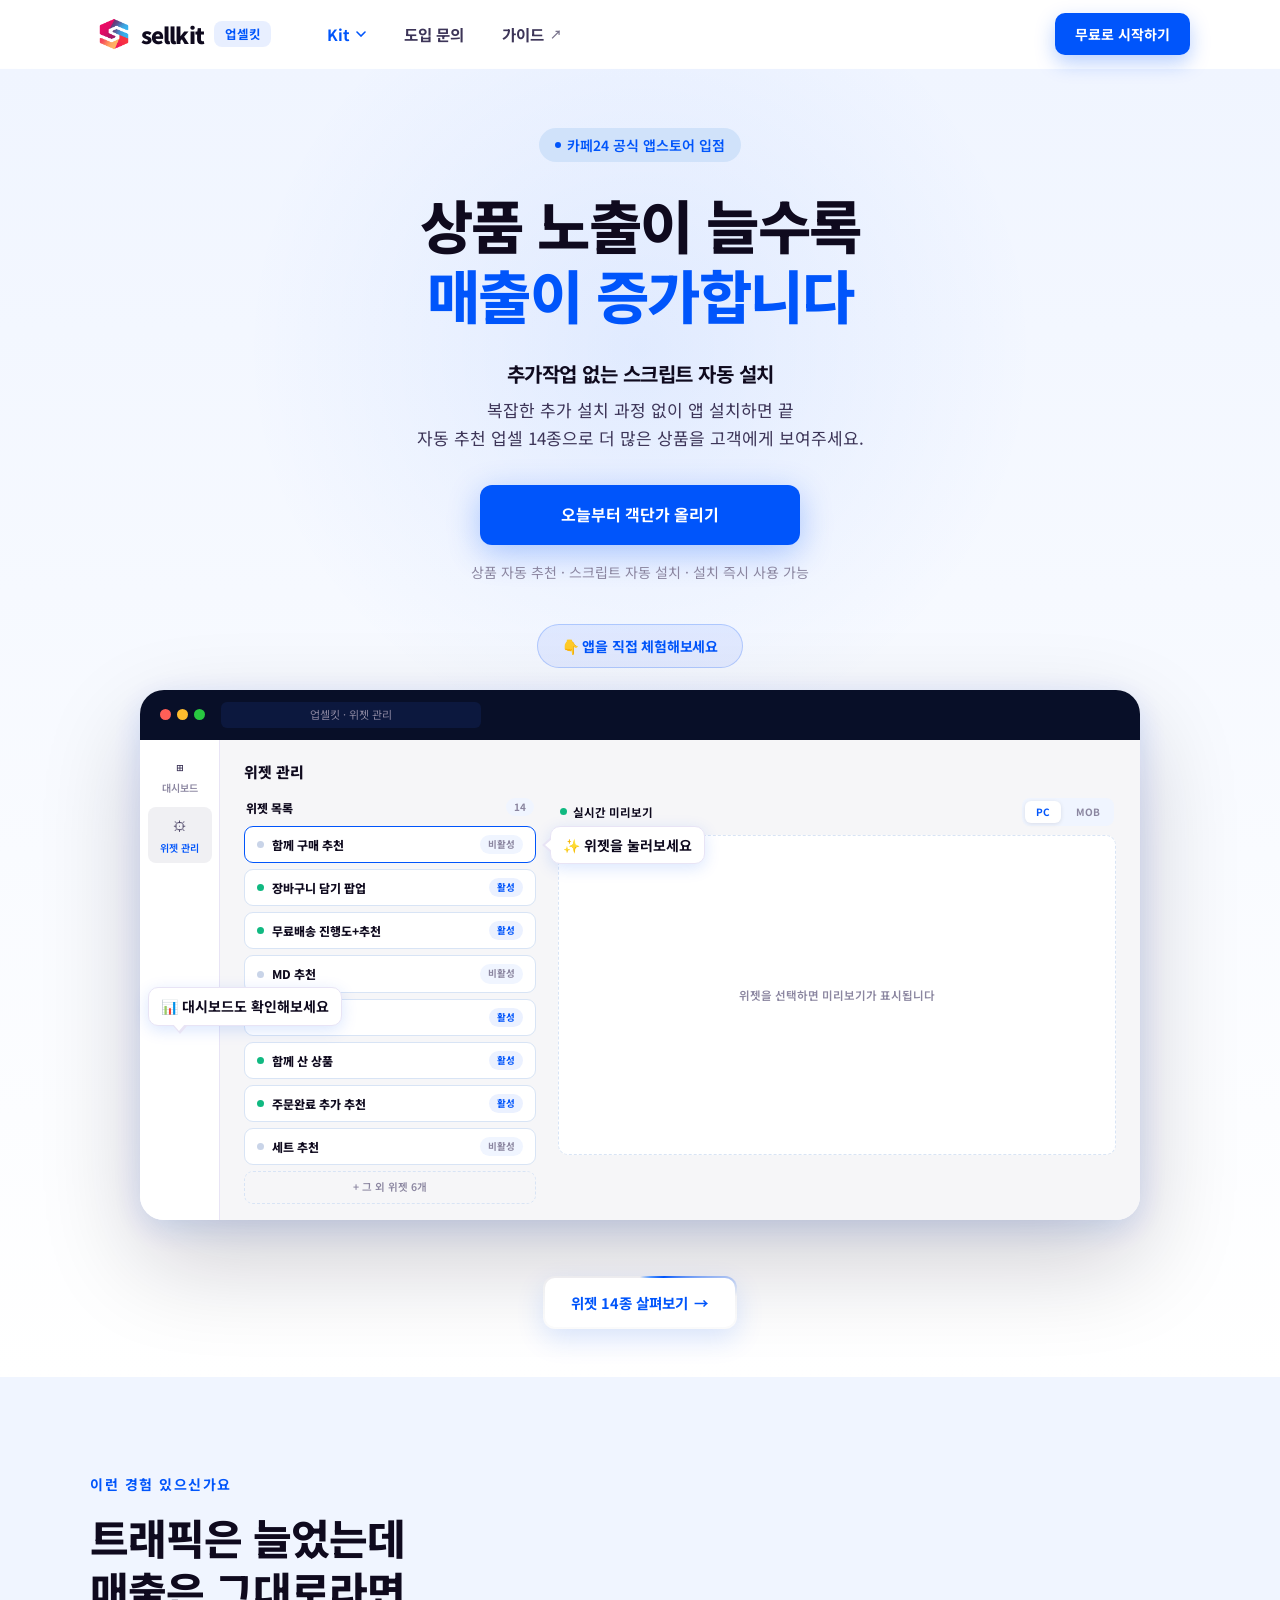
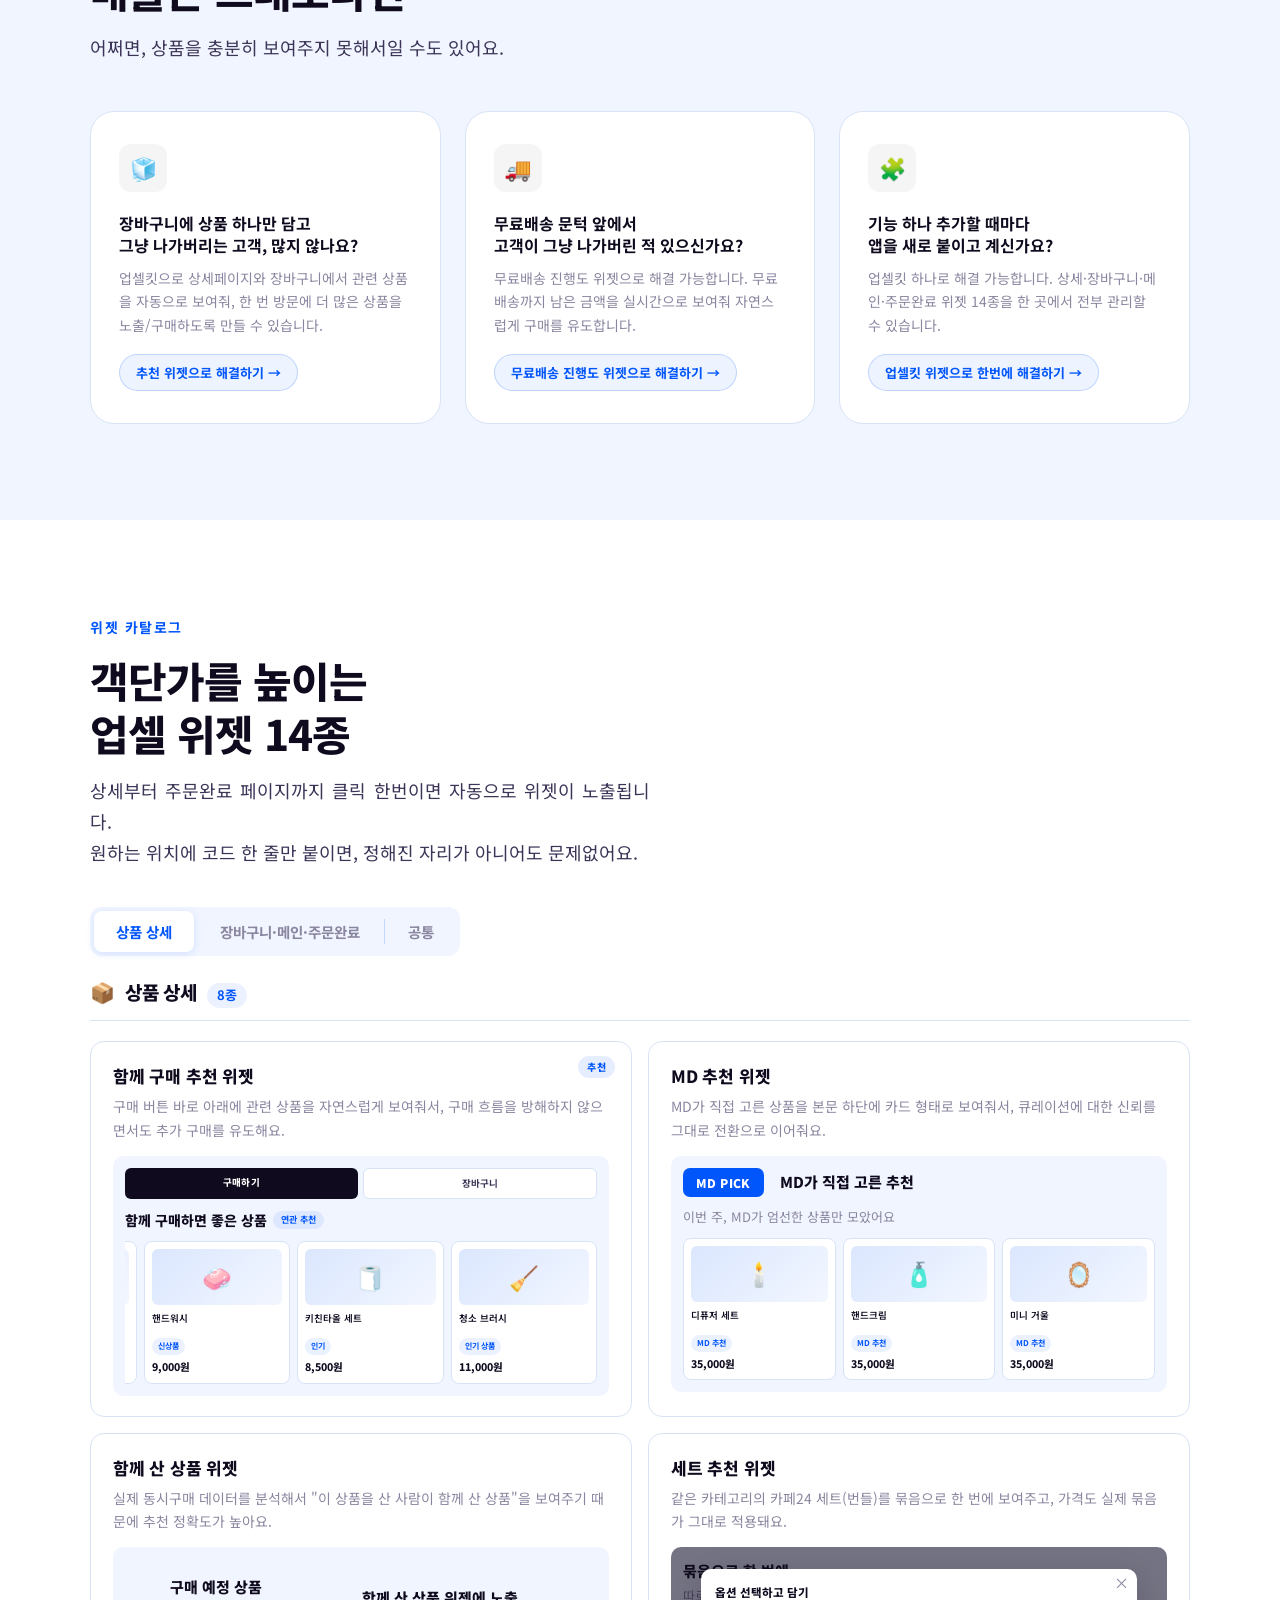
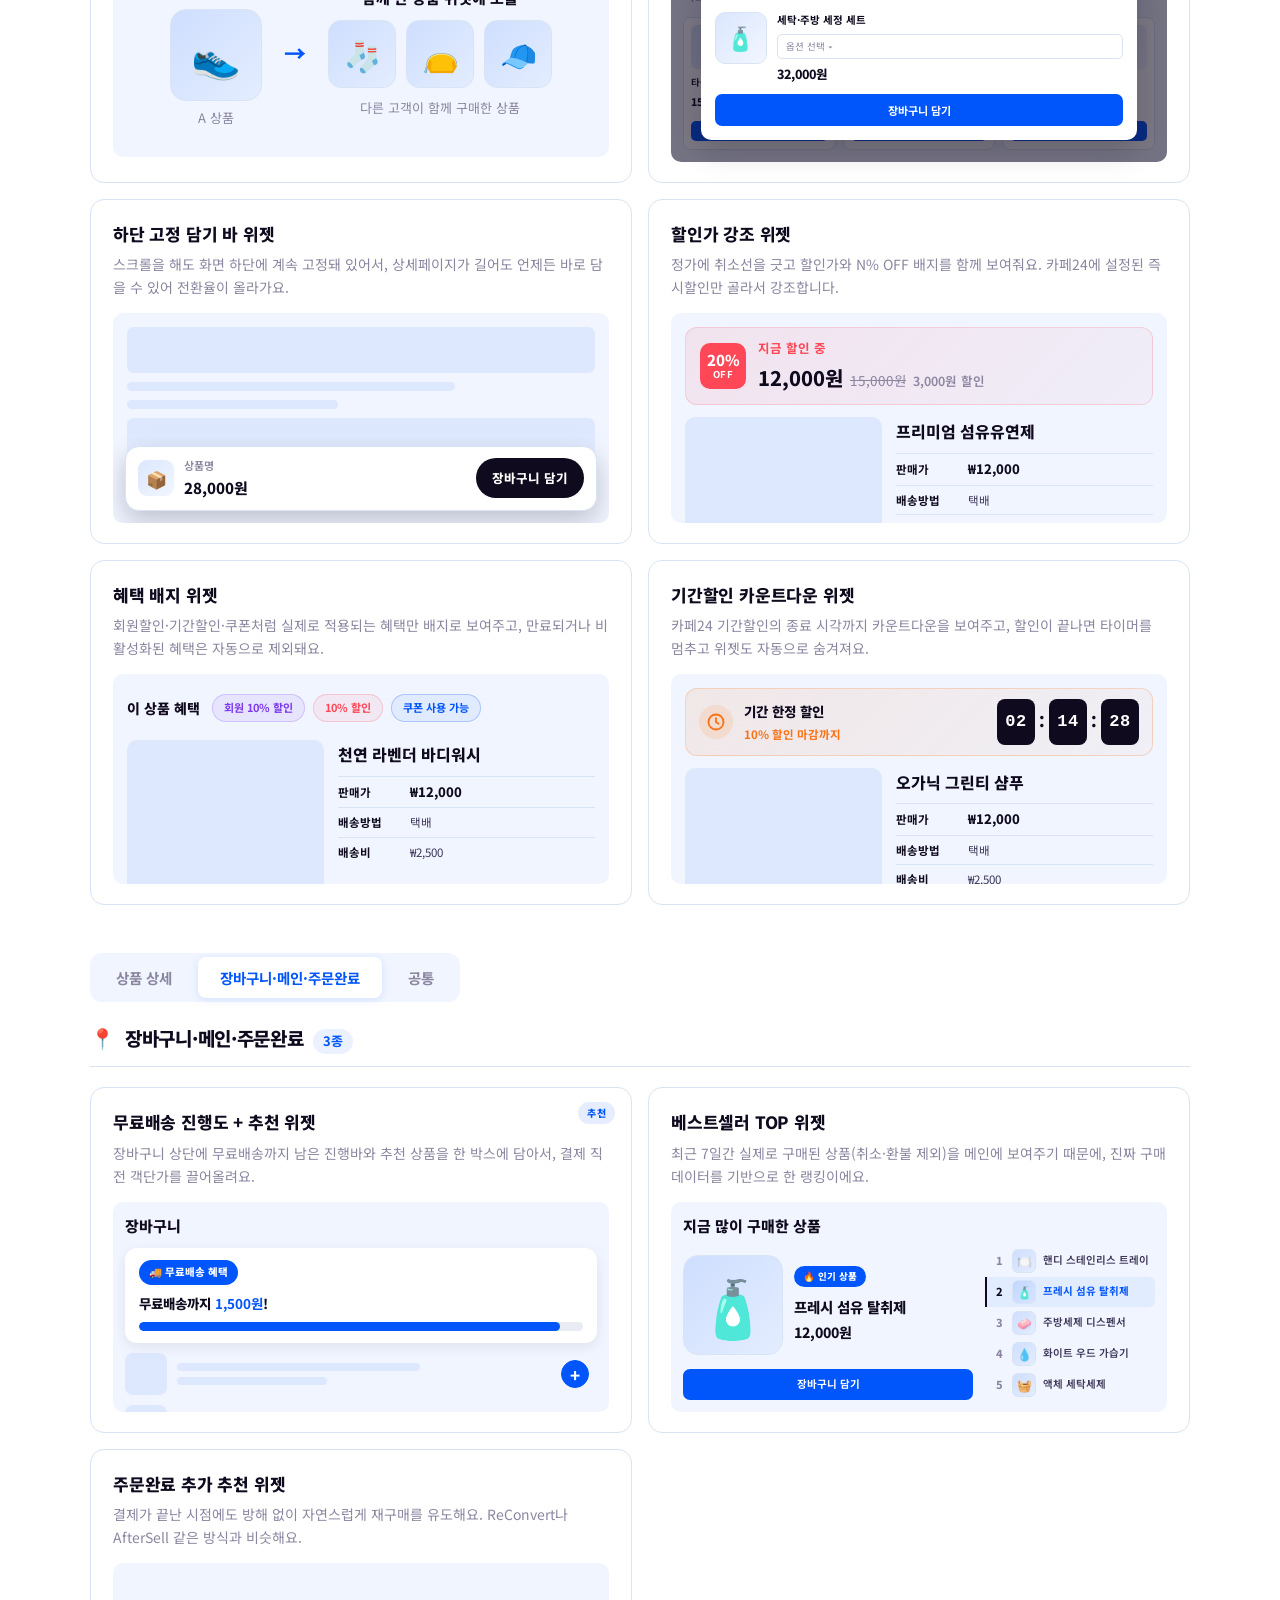
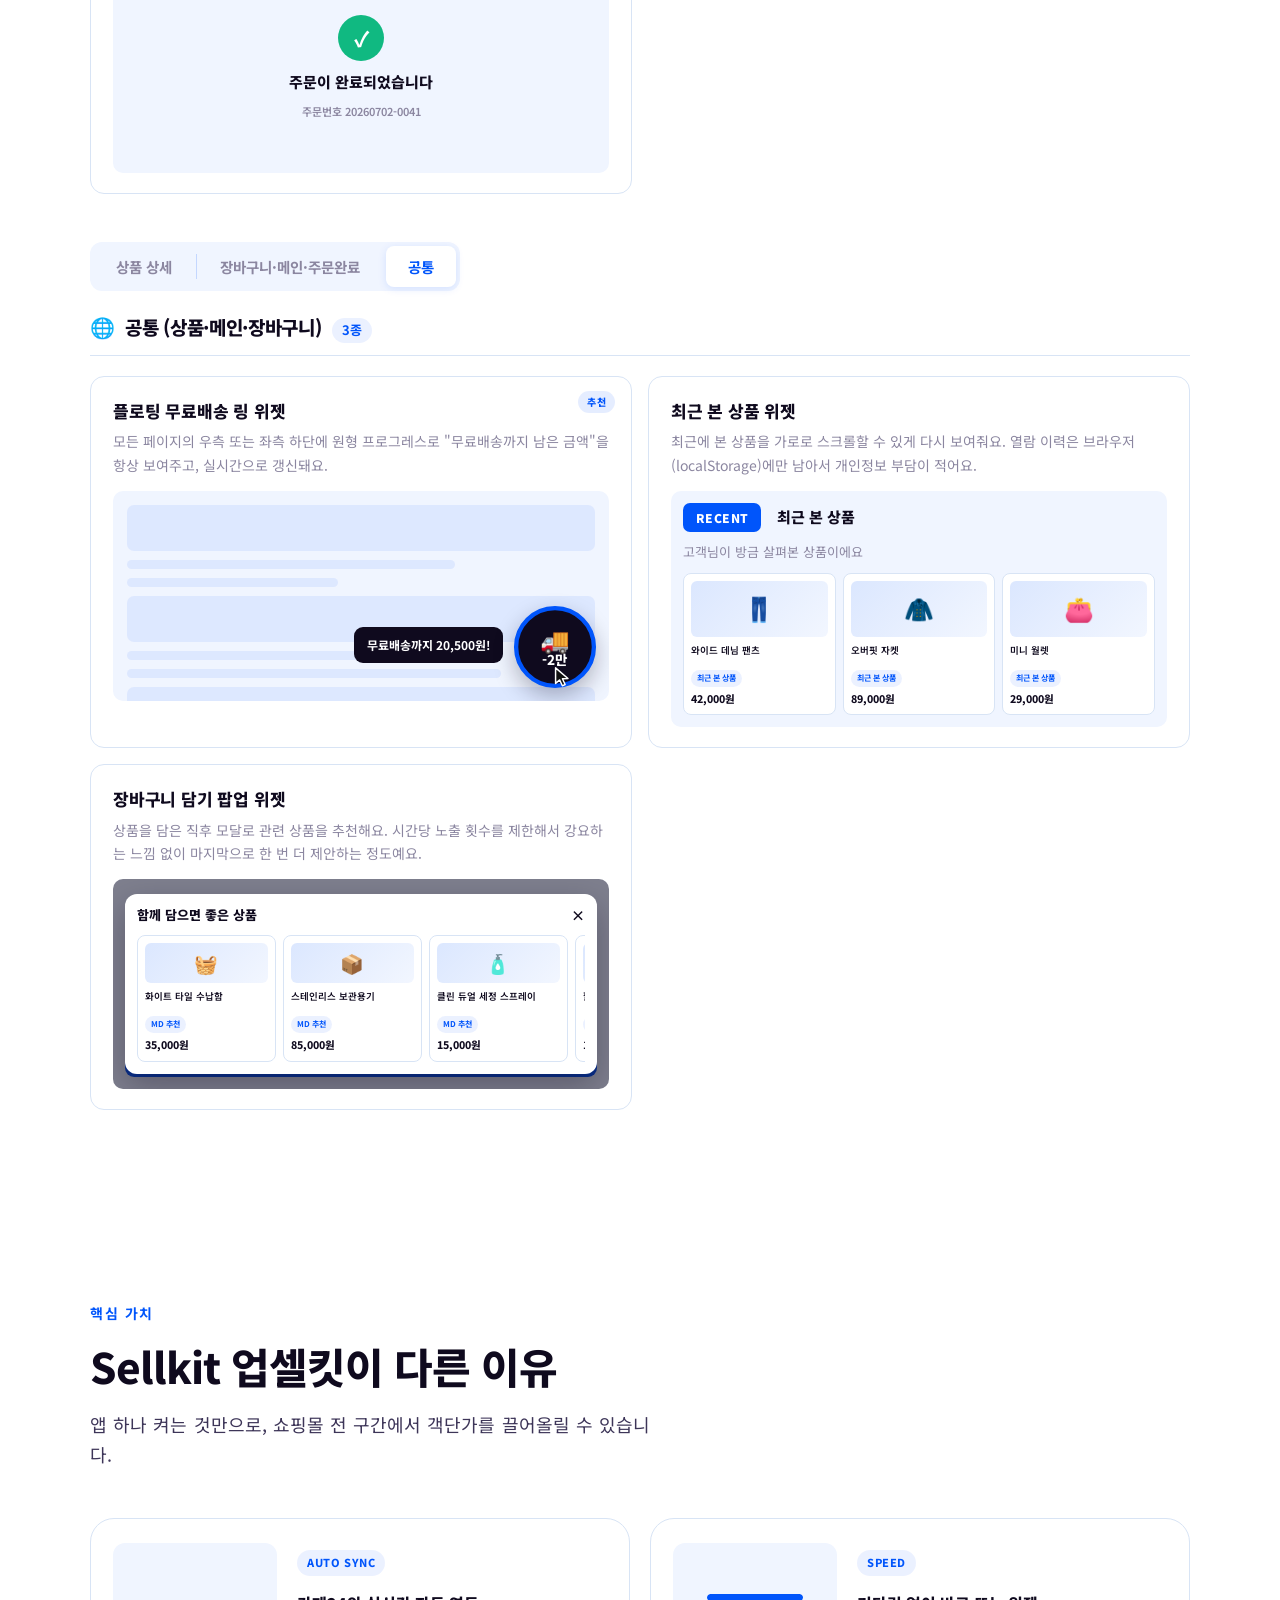
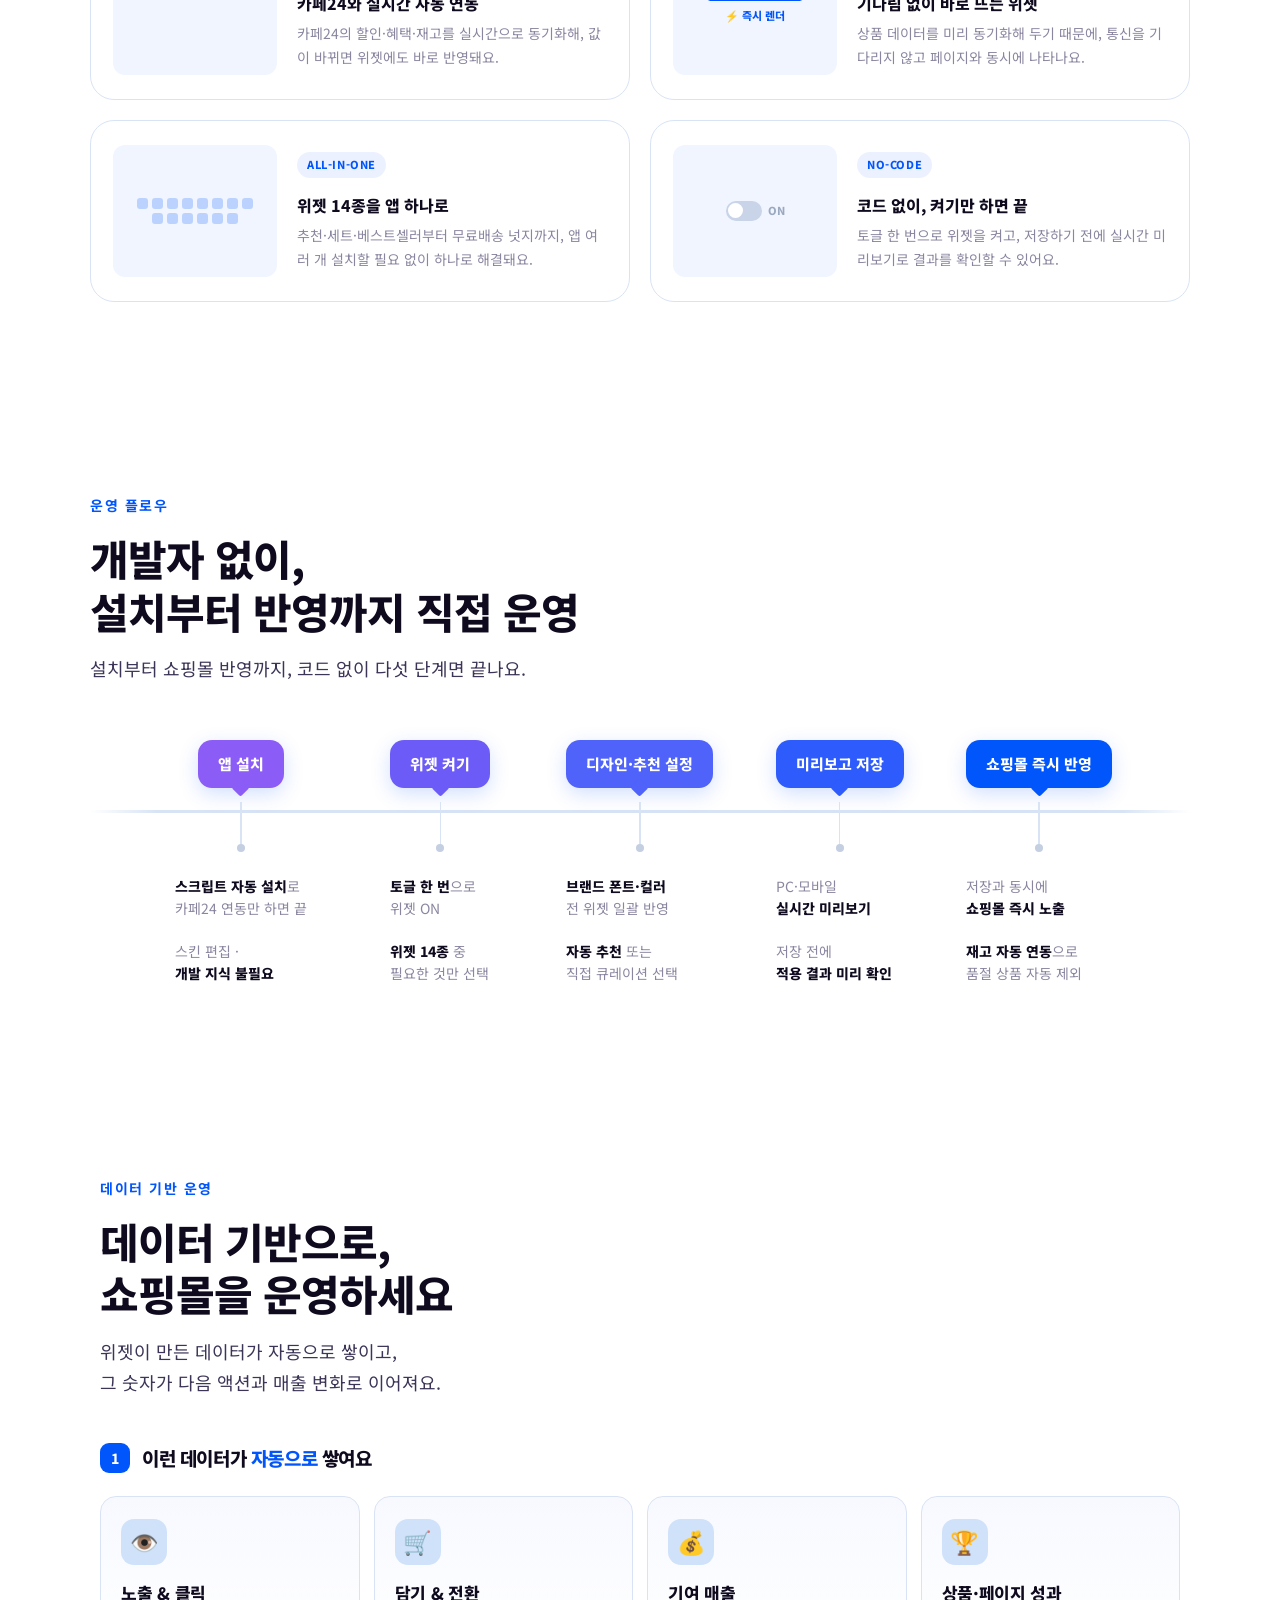
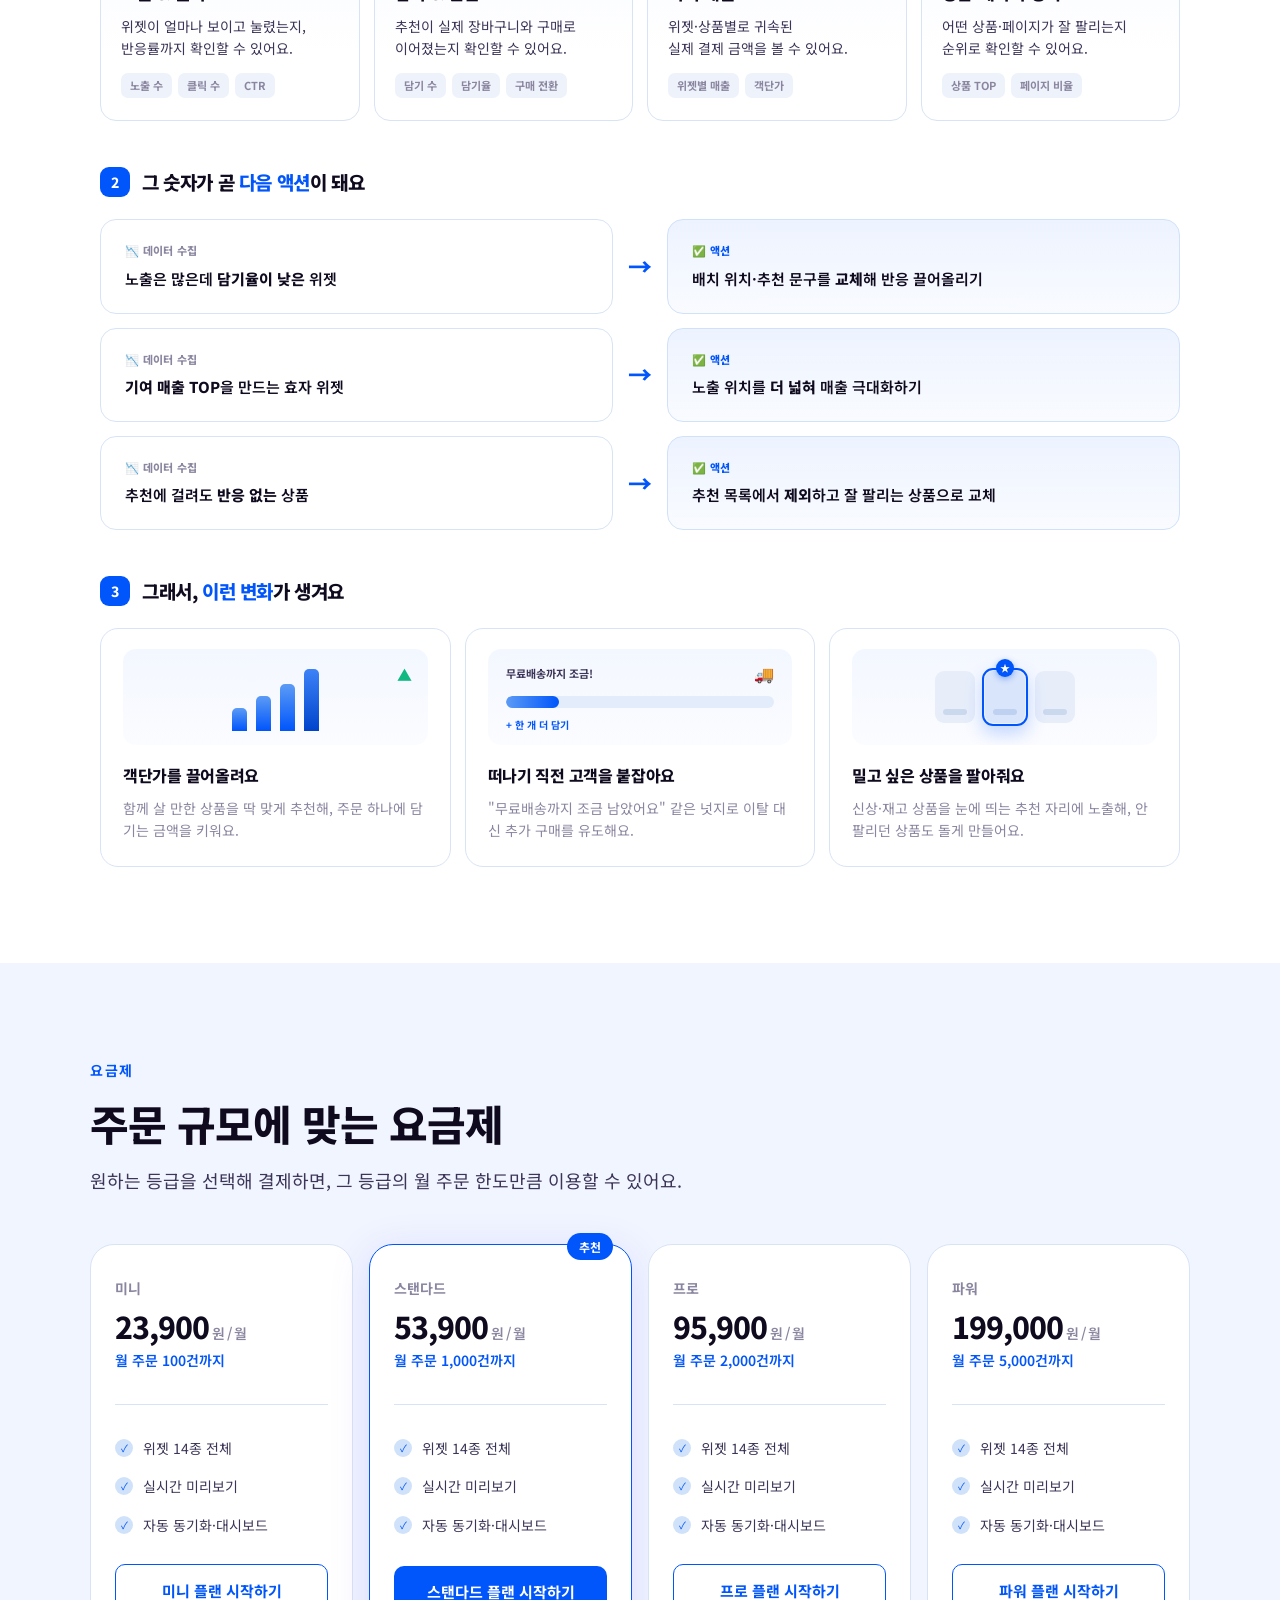
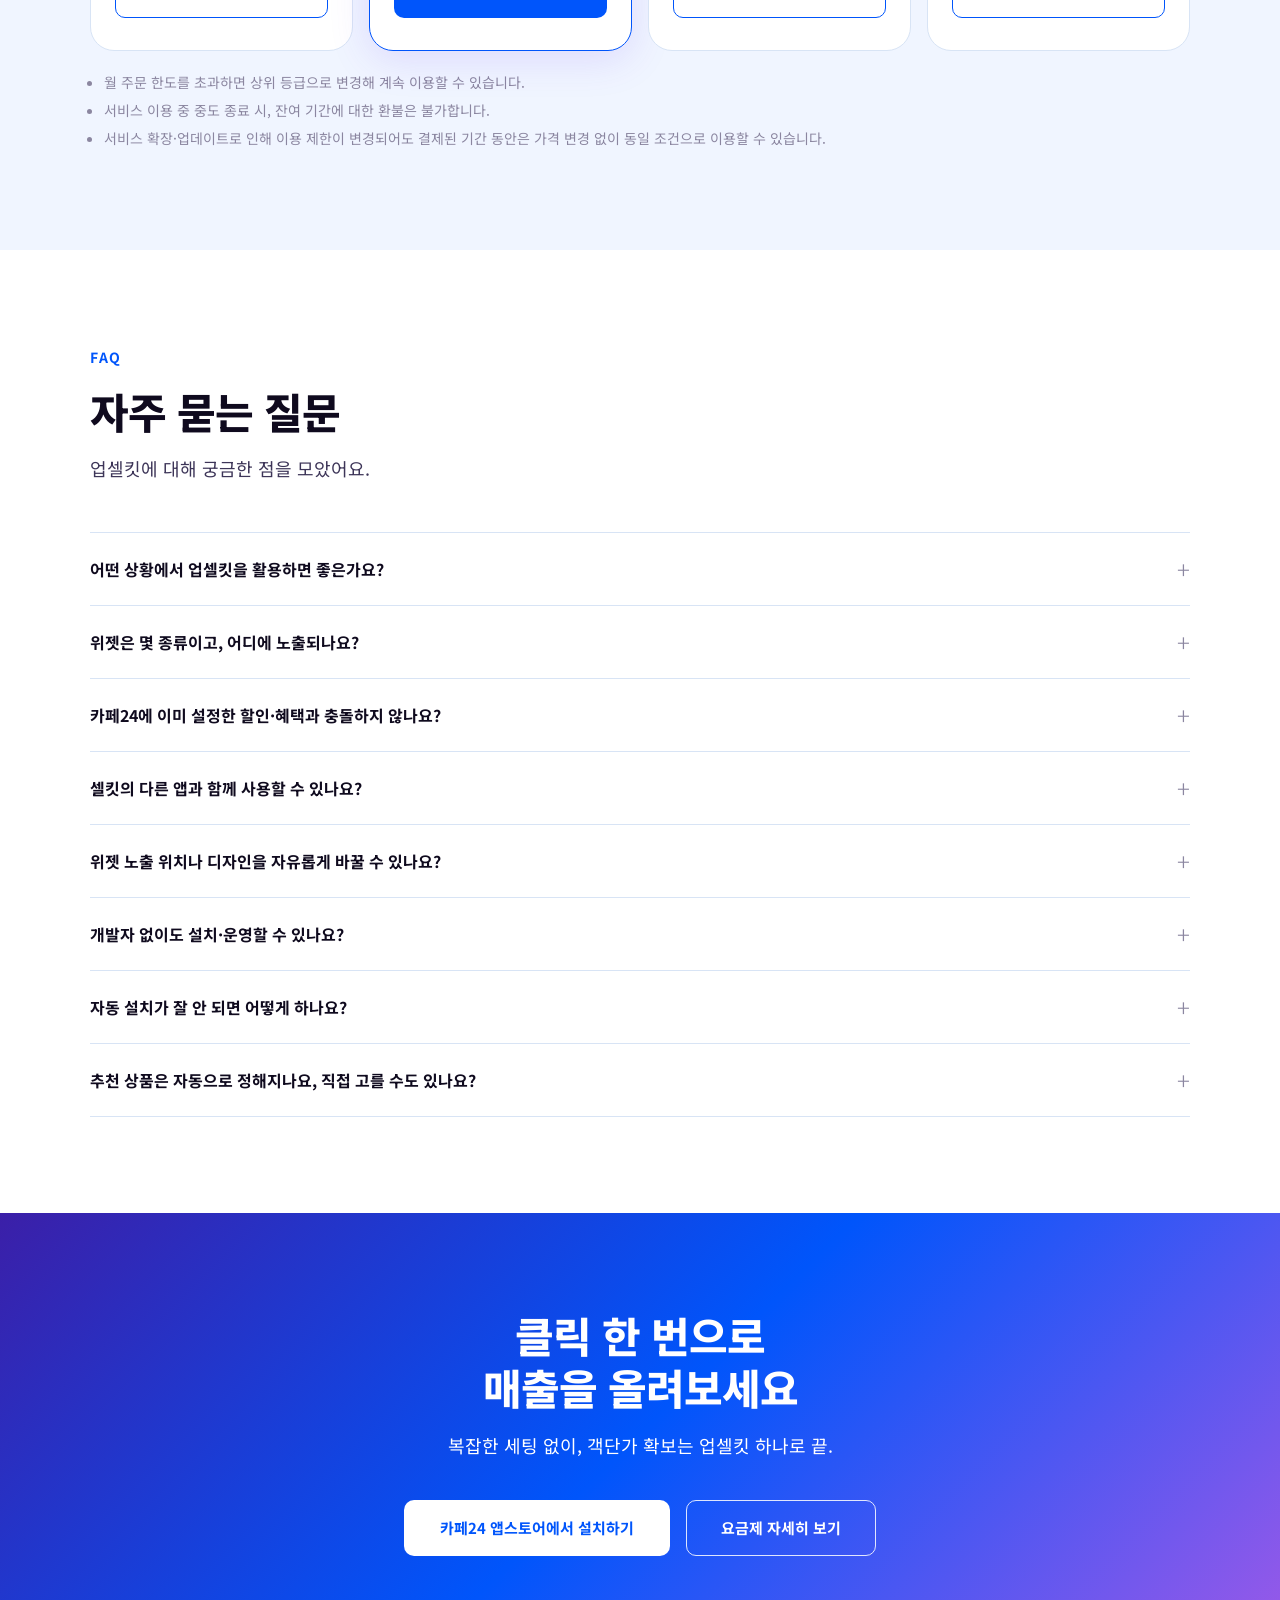
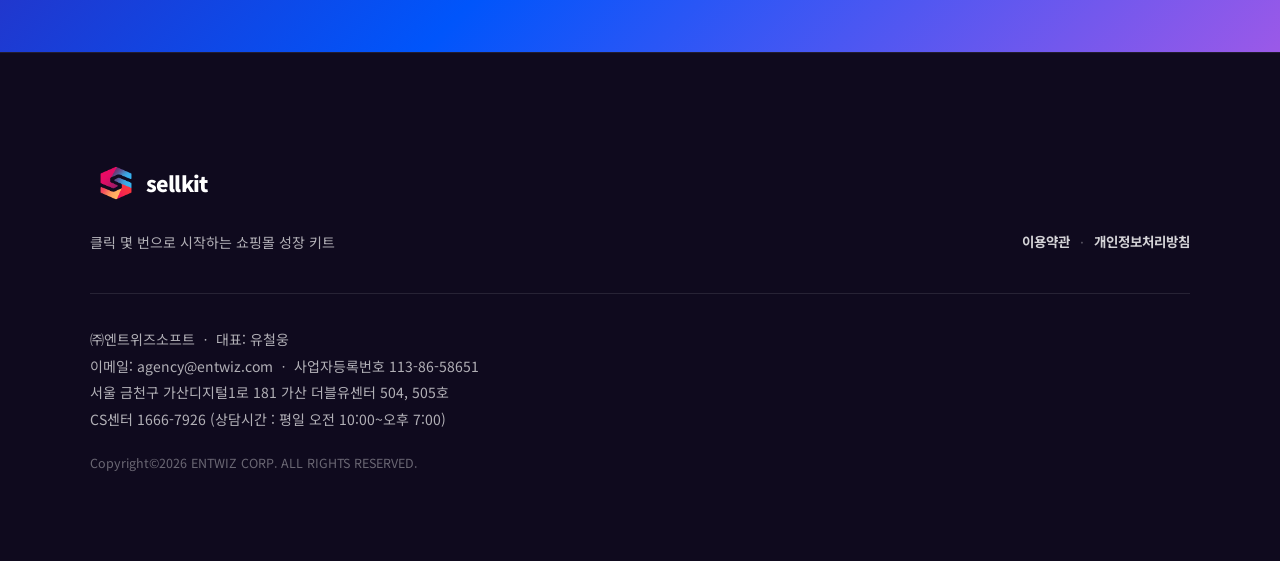
==== 업셀킷/index.html @ 29a5e9e1 "Add files via upload" ====
<!DOCTYPE html>
<html lang="ko">
<head>
  <meta charset="UTF-8" />
  <meta name="viewport" content="width=device-width, initial-scale=1.0" />
  <title>업셀킷 — 카페24 업셀·크로스셀 위젯 솔루션</title>
  <link rel="preconnect" href="https://fonts.googleapis.com" />
  <link rel="preconnect" href="https://fonts.gstatic.com" crossorigin />
  <link href="https://fonts.googleapis.com/css2?family=Noto+Sans+KR:wght@300;400;500;600;700;800;900&display=swap" rel="stylesheet" />
  <link rel="stylesheet" href="../assets/css/sellkit-hf.css" />
  <style>
    *, *::before, *::after { box-sizing: border-box; margin: 0; padding: 0; }

    :root {
      --brand: #0055fb;
      --brand-dark: #0040C0;
      --brand-light: #D0E2FA;
      --brand-mid: #5C9BF5;
      --brand-rgb: 0,85,251;
      --dark: #0F0A1E;
      --body: #3D3558;
      --muted: #8B86A0;
      --border: #D8E4F5;
      --bg: #FFFFFF;
      --bg-subtle: #F5F8FF;
      --success: #10B981;
      --radius: 14px;
      --radius-lg: 24px;
    }

    html { scroll-behavior: smooth; }

    body {
      font-family: 'Noto Sans KR', sans-serif;
      color: var(--body);
      background: var(--bg);
      line-height: 1.6;
      -webkit-font-smoothing: antialiased;
      overflow-x: hidden;
    }

    /* ── NAV ── */
    .nav {
      position: sticky;
      top: 0;
      z-index: 100;
      background: rgba(255,255,255,0.92);
      backdrop-filter: blur(16px);
      border-bottom: 1px solid var(--border);
      padding: 0 40px;
    }
    .nav-inner {
      max-width: 1100px;
      margin: 0 auto;
      height: 64px;
      display: flex;
      align-items: center;
      justify-content: space-between;
    }
    .logo {
      display: flex;
      align-items: center;
      gap: 6px;
      text-decoration: none;
    }
    .logo-img {
      height: 52px;
      width: auto;
      display: block;
    }
    .logo-sellkit {
      font-size: 17px;
      font-weight: 700;
      color: #555;
      letter-spacing: 0;
    }
    .logo-sep {
      font-size: 14px;
      font-weight: 300;
      color: #ccc;
    }
    .logo-product {
      font-size: 17px;
      font-weight: 800;
      color: var(--brand);
      letter-spacing: -0.5px;
    }
    .nav-cta {
      background: var(--brand);
      color: #fff;
      border: none;
      padding: 10px 22px;
      border-radius: 8px;
      font-size: 14px;
      font-weight: 600;
      cursor: pointer;
      font-family: inherit;
      transition: background 0.2s;
      text-decoration: none;
    }
    .nav-cta:hover { background: var(--brand-dark); }

    /* ── HERO ── */
    .hero {
      padding: 60px 40px 48px;
      text-align: center;
      background: linear-gradient(180deg, var(--bg-subtle) 0%, #fff 100%);
      position: relative;
      overflow: hidden;
    }
    .hero::before {
      content: '';
      position: absolute;
      top: -120px; left: 50%;
      transform: translateX(-50%);
      width: 800px; height: 800px;
      background: radial-gradient(circle, rgba(108,62,244,0.08) 0%, transparent 70%);
      pointer-events: none;
    }
    .hero-eyebrow {
      display: inline-flex;
      align-items: center;
      gap: 6px;
      background: var(--brand-light);
      color: var(--brand);
      font-size: 14px;
      font-weight: 600;
      padding: 6px 16px;
      border-radius: 20px;
      margin-bottom: 28px;
    }
    .hero-eyebrow-dot {
      width: 6px; height: 6px;
      border-radius: 50%;
      background: var(--brand);
    }
    .hero h1 {
      font-size: clamp(36px, 5vw, 58px);
      font-weight: 800;
      color: var(--dark);
      line-height: 1.2;
      letter-spacing: -1.5px;
      margin-bottom: 8px;
      max-width: 780px;
      margin-left: auto;
      margin-right: auto;
    }
    .hero h1 em {
      font-style: normal;
      color: var(--brand);
    }
    .hero-h1-sub {
      display: block;
      font-size: 20px;
      font-weight: 700;
      color: var(--dark);
      letter-spacing: -0.5px;
      margin-top: 32px;
    }
    .hero-sub {
      font-size: 17px;
      color: var(--body);
      max-width: 560px;
      margin: 10px auto 32px;
      font-weight: 400;
      line-height: 1.7;
    }

    /* CTA 버튼 텍스트 교체 애니메이션 */
    .cta-btn {
      position: relative;
      display: inline-block;
      background: var(--brand);
      color: #fff;
      border: none;
      padding: 18px 40px;
      border-radius: 12px;
      font-size: 16px;
      font-weight: 700;
      cursor: pointer;
      font-family: inherit;
      transition: background 0.2s, transform 0.15s, box-shadow 0.2s;
      box-shadow: 0 8px 32px rgba(108,62,244,0.3);
      min-width: 320px;
      height: 60px;
      overflow: hidden;
      text-decoration: none;
    }
    .cta-btn:hover {
      background: var(--brand-dark);
      transform: translateY(-2px);
      box-shadow: 0 12px 40px rgba(108,62,244,0.4);
    }
    .cta-text {
      position: absolute;
      top: 50%; left: 50%;
      transform: translate(-50%, -50%);
      white-space: nowrap;
      width: 100%;
      text-align: center;
      transition: opacity 0.5s, transform 0.5s;
    }
    .cta-text.hidden {
      opacity: 0;
      transform: translate(-50%, calc(-50% + 12px));
    }

    .hero-cta-row {
      display: flex;
      align-items: center;
      justify-content: center;
      gap: 14px;
      flex-wrap: wrap;
    }
    .cta-btn-outline {
      display: inline-flex;
      align-items: center;
      gap: 6px;
      background: transparent;
      color: var(--brand);
      border: 1.5px solid rgba(var(--brand-rgb), 0.35);
      padding: 18px 32px;
      border-radius: 12px;
      font-size: 15px;
      font-weight: 700;
      cursor: pointer;
      font-family: inherit;
      transition: background 0.2s, border-color 0.2s;
      text-decoration: none;
      height: 60px;
      box-sizing: border-box;
    }
    .cta-btn-outline:hover {
      background: rgba(var(--brand-rgb), 0.06);
      border-color: var(--brand);
    }
    @property --catalog-border-angle {
      syntax: '<angle>';
      inherits: false;
      initial-value: 0deg;
    }
    .hero-catalog-link {
      display: inline-flex;
      position: relative;
      z-index: 2;
      margin: 56px auto 0;
      height: auto;
      padding: 13px 26px;
      font-size: 14.5px;
      border: 2px solid transparent;
      background:
        linear-gradient(#fff, #fff) padding-box,
        conic-gradient(from var(--catalog-border-angle), transparent 0%, var(--brand-mid) 6%, var(--brand) 12%, transparent 24%, transparent 100%) border-box;
      box-shadow: 0 10px 28px rgba(var(--brand-rgb), 0.14);
      transition: box-shadow 0.25s, transform 0.25s, background 0.35s;
      animation: catalogBorderTravel 2.8s linear infinite;
    }
    @keyframes catalogBorderTravel {
      to { --catalog-border-angle: 360deg; }
    }
    .hero-catalog-link:hover {
      background: linear-gradient(#fff, #fff) padding-box, var(--brand) border-box;
      box-shadow: 0 16px 36px rgba(var(--brand-rgb), 0.28);
      transform: translateY(-3px);
      animation-play-state: paused;
    }
    .hero-catalog-link-arrow {
      display: inline-block;
      transition: transform 0.25s;
    }
    .hero-catalog-link:hover .hero-catalog-link-arrow {
      transform: translateX(4px);
    }

    .hero-note {
      margin-top: 16px;
      font-size: 14px;
      color: var(--muted);
    }

    /* ── 히어로 앱 목업 ── */
    .hero-preview-wrap {
      margin-top: 40px;
      display: flex;
      flex-direction: column;
      align-items: center;
      gap: 14px;
    }
    .hero-preview-wrap, .hero-preview-wrap *,
    .hero-preview-wrap button, .hero-preview-wrap a,
    .hero-preview-wrap [role="button"] {
      cursor: none !important;
    }

    /* ── 커스텀 커서 ── */
    #custom-cursor {
      position: fixed;
      top: 0; left: 0;
      pointer-events: none;
      z-index: 99999;
      visibility: hidden;
    }
    #custom-cursor img { display: block; width: 72px; height: auto; mix-blend-mode: multiply; }
    #custom-cursor.active { visibility: visible; }
    @media (hover: none) { #custom-cursor { display: none; } }
    .hero-visual {
      width: 100%;
      max-width: 1000px;
      position: relative;
    }
    .app-wrap {
      border-radius: var(--radius-lg);
      overflow: hidden;
      box-shadow: 0 40px 100px rgba(15,10,30,0.2), 0 8px 32px rgba(108,62,244,0.14);
      transition: transform 0.35s cubic-bezier(0.34, 1.2, 0.64, 1), box-shadow 0.35s;
    }
    .hero-preview-wrap:hover .app-wrap {
      transform: scale(1.025);
      box-shadow: 0 56px 130px rgba(15,10,30,0.26), 0 16px 50px rgba(108,62,244,0.22);
    }
    .app-bar {
      background: #1C1530;
      padding: 12px 20px;
      display: flex;
      align-items: center;
      gap: 6px;
    }
    @keyframes returnPulse {
      0%, 100% { box-shadow: 0 0 0 0 rgba(108,62,244,0.7); transform: scale(1); }
      50%       { box-shadow: 0 0 0 7px rgba(108,62,244,0); transform: scale(1.05); }
    }
    .return-admin-btn { display:none; margin-left:auto; background:#6C3EF4; color:#fff; border:none; border-radius:7px; padding:5px 13px; font-size:10.5px; font-weight:700; cursor:pointer; white-space:nowrap; letter-spacing:-0.2px; }
    .return-admin-btn.visible { display:block; animation:returnPulse 1.8s ease-in-out infinite; }
    .dot { width: 11px; height: 11px; border-radius: 50%; }
    .dot-r { background: #FF5F57; }
    .dot-y { background: #FEBC2E; }
    .dot-g { background: #28C840; }
    .app-url {
      margin-left: 10px;
      background: #2A2040;
      border-radius: 6px;
      padding: 4px 16px;
      font-size: 11px;
      color: #8B86A0;
      flex: 1;
      max-width: 260px;
    }
    .app-body {
      display: flex;
      background: #EEEEF6;
      height: 480px;
      position: relative;
    }
    /* 프리뷰 내 토스트 (실제 alert 대신 페이드 인/아웃) */
    .preview-alert {
      position:absolute; top:54px; left:50%; z-index:320;
      background:rgba(15,10,30,0.88); color:#fff;
      font-size:12px; font-weight:700; letter-spacing:-0.2px;
      padding:10px 22px; border-radius:30px; white-space:nowrap;
      box-shadow:0 8px 24px rgba(15,10,30,0.3);
      opacity:0; pointer-events:none;
      transform:translateX(-50%) translateY(-8px);
      transition:opacity 0.35s ease, transform 0.35s ease;
    }
    .preview-alert.active { opacity:1; transform:translateX(-50%) translateY(0); }
    .preview-alert .pa-check {
      display:inline-flex; align-items:center; justify-content:center;
      width:15px; height:15px; border-radius:50%; background:#10B981;
      font-size:9px; font-weight:800; margin-right:7px; vertical-align:-2px;
    }
    /* 클릭한 버튼 바로 아래 뜨는 미니 토스트 */
    .mini-toast {
      position: fixed; z-index: 9999; transform: translate(-50%, -4px);
      background: rgba(15,10,30,0.92); color:#fff; font-size:11.5px; font-weight:700;
      padding:8px 14px; border-radius:20px; white-space:nowrap; pointer-events:none;
      box-shadow:0 6px 18px rgba(15,10,30,0.32); opacity:0;
      transition: opacity 0.28s ease, transform 0.28s ease;
    }
    .mini-toast.show { opacity:1; transform: translate(-50%, 0); }
    .save-modal { position:absolute; inset:0; background:rgba(15,10,30,0.6); z-index:300; display:flex; align-items:center; justify-content:center; opacity:0; pointer-events:none; transition:opacity 0.2s; }
    .save-modal.active { opacity:1; pointer-events:all; }
    .save-modal-box { background:#fff; border-radius:16px; padding:28px 22px; text-align:center; width:232px; box-shadow:0 24px 64px rgba(15,10,30,0.35); transform:translateY(10px); transition:transform 0.25s; }
    .save-modal.active .save-modal-box { transform:translateY(0); }
    .save-modal-icon { width:48px; height:48px; border-radius:50%; background:#6C3EF4; color:#fff; display:flex; align-items:center; justify-content:center; font-size:22px; font-weight:800; margin:0 auto 12px; }
    .save-modal-title { font-size:14px; font-weight:800; color:#0F0A1E; margin-bottom:6px; line-height:1.4; }
    .save-modal-sub { font-size:10.5px; color:#8B86A0; line-height:1.6; margin-bottom:18px; word-break:keep-all; }
    .save-modal-btn { background:#6C3EF4; color:#fff; border:none; border-radius:10px; padding:11px 0; font-size:11px; font-weight:700; cursor:pointer; width:100%; transition:background 0.15s; }
    .save-modal-btn:hover { background:#4C28CC; }
    .app-tooltip {
      position: absolute;
      background: #fff;
      border: 1.5px solid #E8E4F5;
      border-radius: 10px;
      padding: 7px 12px;
      font-size: 14px;
      font-weight: 700;
      color: #0F0A1E;
      box-shadow: 0 4px 16px rgba(108,62,244,0.15);
      white-space: nowrap;
      z-index: 50;
      pointer-events: none;
      opacity: 0;
      transition: opacity 0.4s ease;
    }
    .app-tooltip.visible {
      opacity: 1;
      animation: tipBob 2s ease-in-out infinite 0.6s;
    }
    @keyframes tipBob {
      0%, 100% { transform: translateY(0) scale(1); }
      50% { transform: translateY(-5px) scale(1.04); }
    }
    .app-tooltip::before {
      content: '';
      position: absolute;
      right: -9px;
      top: 50%;
      transform: translateY(-50%);
      border-top: 7px solid transparent;
      border-bottom: 7px solid transparent;
      border-left: 8px solid #E8E4F5;
    }
    .app-tooltip::after {
      content: '';
      position: absolute;
      right: -6.5px;
      top: 50%;
      transform: translateY(-50%);
      border-top: 6px solid transparent;
      border-bottom: 6px solid transparent;
      border-left: 7px solid #fff;
    }
    .app-tip-dashboard { top: 65px; left: auto; right: calc(100% + 10px); }
    .app-tip-addpromo  { top: 210px; left: -60px; right: auto; }
    /* 함께 구매 추천 말풍선: 아이템 우측 배치 — 꼬리가 왼쪽(<)을 가리킴 */
    .app-tip-addpromo::before {
      right: auto; left: -9px;
      border-left: none; border-right: 8px solid #E8E4F5;
      border-top: 7px solid transparent; border-bottom: 7px solid transparent;
    }
    .app-tip-addpromo::after {
      right: auto; left: -6.5px;
      border-left: none; border-right: 7px solid #fff;
      border-top: 6px solid transparent; border-bottom: 6px solid transparent;
    }
    .app-tip-promo-nav { top: 130px; left: auto; right: calc(100% + 10px); }
    @media (min-width: 769px) and (max-width: 1400px) {
      .app-tooltip::before {
        right: auto; left: -9px;
        border-left: none; border-right: 8px solid #E8E4F5;
        border-top: 7px solid transparent; border-bottom: 7px solid transparent;
      }
      .app-tooltip::after {
        right: auto; left: -6.5px;
        border-left: none; border-right: 7px solid #fff;
        border-top: 6px solid transparent; border-bottom: 6px solid transparent;
      }
      .app-tip-dashboard { top: 10px; left: 8px; right: auto; }
      .app-tip-dashboard::before {
        left: 24px; right: auto; top: auto; bottom: -9px; transform: none;
        border-top: 8px solid #E8E4F5; border-bottom: none;
        border-left: 7px solid transparent; border-right: 7px solid transparent;
      }
      .app-tip-dashboard::after {
        left: 24px; right: auto; top: auto; bottom: -6.5px; transform: none;
        border-top: 7px solid #fff; border-bottom: none;
        border-left: 6px solid transparent; border-right: 6px solid transparent;
      }
      .app-tip-promo-nav { top: 180px; left: 8px; right: auto; }
      .app-tip-promo-nav::before {
        left: 24px; right: auto; top: -9px; bottom: auto; transform: none;
        border-bottom: 8px solid #E8E4F5; border-top: none;
        border-left: 7px solid transparent; border-right: 7px solid transparent;
      }
      .app-tip-promo-nav::after {
        left: 24px; right: auto; top: -6.5px; bottom: auto; transform: none;
        border-bottom: 7px solid #fff; border-top: none;
        border-left: 6px solid transparent; border-right: 6px solid transparent;
      }
      .app-tip-addpromo { top: 300px; left: 110px; right: auto; }
    }
    @media (max-width: 768px) {
      .app-tooltip::before {
        right: auto; left: 20px; top: -9px; transform: none;
        border-top: none; border-right: 7px solid transparent;
        border-bottom: 8px solid #E8E4F5; border-left: 7px solid transparent;
      }
      .app-tooltip::after {
        right: auto; left: 20px; top: -6.5px; transform: none;
        border-top: none; border-right: 6px solid transparent;
        border-bottom: 7px solid #fff; border-left: 6px solid transparent;
      }
      .app-tip-dashboard { top: 100px; left: 23%; right: auto; }
      .app-tip-promo-nav { top: 100px; left: 23%; right: auto; }
      .app-tip-addpromo  { top: 340px; left: 23%; right: auto; }
      /* 모바일: 말풍선이 아이템 아래에 붙으므로 꼬리는 위를 가리킴 */
      .app-tip-addpromo::before {
        right: auto; left: 20px; top: -9px; bottom: auto; transform: none;
        border-right: 7px solid transparent; border-left: 7px solid transparent;
        border-bottom: 8px solid #E8E4F5; border-top: none;
      }
      .app-tip-addpromo::after {
        right: auto; left: 20px; top: -6.5px; bottom: auto; transform: none;
        border-right: 6px solid transparent; border-left: 6px solid transparent;
        border-bottom: 7px solid #fff; border-top: none;
      }
    }
    .app-sidebar {
      width: 80px;
      background: #fff;
      border-right: 1px solid #E8E4F5;
      padding: 8px 8px;
      display: flex;
      flex-direction: column;
      align-items: center;
      gap: 4px;
      flex-shrink: 0;
    }
    .app-nav {
      width: 64px;
      padding: 7px 6px;
      border-radius: 8px;
      display: flex;
      flex-direction: column;
      align-items: center;
      gap: 3px;
    }
    .app-nav.active { background: #EDE9FE; }
    .app-nav[data-screen] { cursor: pointer; transition: background 0.15s; }
    .app-nav[data-screen]:hover { background: #F3F0FE; }
    .app-nav[data-screen]:hover .app-nav-text { color: #6C3EF4; }
    .app-nav-icon { font-size: 14px; }
    .app-nav-text { font-size: 10px; font-weight: 600; color: #8B86A0; transition: color 0.15s; }
    .app-nav.active .app-nav-text { color: #6C3EF4; }
    .app-card-add { cursor: pointer; transition: border-color 0.15s, background 0.15s, transform 0.15s; }
    .app-card-add:hover { border-color: #6C3EF4; background: rgba(108,62,244,0.06); transform: scale(1.02); }
    .app-add-circle { transition: transform 0.3s cubic-bezier(0.34, 1.56, 0.64, 1); }
    .app-card-add:hover .app-add-circle { transform: rotate(90deg) scale(1.25); }
    @keyframes addCardGlow {
      0%, 100% { box-shadow: 0 0 0 0 rgba(108,62,244,0); }
      50% { box-shadow: 0 0 14px 5px rgba(108,62,244,0.28); }
    }
    @media (hover: hover) and (pointer: fine) {
      .app-card-add { animation: addCardGlow 3s ease-in-out infinite; }
      .app-card-add:hover { border-color: #6C3EF4; background: rgba(108,62,244,0.06); transform: scale(1.02); }
    }
    @keyframes hintFloat {
      0%, 100% { transform: translateY(0); }
      50% { transform: translateY(-6px); }
    }
    .hero-preview-hint {
      display: inline-flex;
      align-items: center;
      gap: 8px;
      font-size: 14px;
      font-weight: 700;
      color: var(--brand);
      background: rgba(108,62,244,0.08);
      border: 1.5px solid rgba(108,62,244,0.22);
      border-radius: 40px;
      padding: 10px 24px;
      margin-bottom: 8px;
      animation: hintFloat 2.4s ease-in-out infinite;
      letter-spacing: -0.2px;
    }
    .app-main {
      flex: 1;
      padding: 20px 24px;
      overflow-y: auto;
      text-align: left;
    }
    .app-pg-title { font-size: 15px; font-weight: 800; color: #0F0A1E; margin-bottom: 3px; }
    .app-pg-sub { font-size: 11px; color: #8B86A0; margin-bottom: 14px; }
    .app-tabs { display: flex; border-bottom: 1px solid #E8E4F5; margin-bottom: 14px; }
    .app-tab { padding: 5px 12px; font-size: 11px; font-weight: 500; color: #8B86A0; border-bottom: 2px solid transparent; margin-bottom: -1px; }
    .app-tab.on { color: #6C3EF4; font-weight: 700; border-bottom-color: #6C3EF4; }
    .app-grid { display: grid; grid-template-columns: 1fr 1fr; gap: 10px; }
    .app-card-add {
      background: rgba(108,62,244,0.03);
      border: 1.5px dashed #A78BFA;
      border-radius: 10px;
      display: flex; flex-direction: column; align-items: center; justify-content: center;
      gap: 5px; min-height: 120px; padding: 16px;
    }
    .app-add-circle {
      width: 32px; height: 32px; border-radius: 50%;
      border: 1.5px solid #A78BFA;
      position: relative; transform-origin: center center; font-size: 0;
    }
    .app-add-circle::before,
    .app-add-circle::after {
      content: '';
      position: absolute;
      background: #6C3EF4;
      border-radius: 2px;
    }
    .app-add-circle::before { width: 12px; height: 2px; top: 50%; left: 50%; transform: translate(-50%, -50%); }
    .app-add-circle::after  { width: 2px; height: 12px; top: 50%; left: 50%; transform: translate(-50%, -50%); }
    .app-add-title { font-size: 12px; font-weight: 700; color: #6C3EF4; }
    .app-add-sub { font-size: 10px; color: #8B86A0; }
    .app-promo-card {
      background: #fff;
      border: 1px solid #E8E4F5;
      border-radius: 10px;
      padding: 12px 14px;
    }
    .app-promo-top { display: flex; align-items: center; justify-content: space-between; margin-bottom: 4px; }
    .app-promo-type { font-size: 11px; font-weight: 700; color: #3D3558; }
    .app-promo-right { display: flex; align-items: center; gap: 5px; }
    .badge-run { background: #FEF2F2; color: #EF4444; font-size: 9px; font-weight: 700; padding: 2px 7px; border-radius: 20px; }
    .badge-sch { background: #EDE9FE; color: #6C3EF4; font-size: 9px; font-weight: 700; padding: 2px 7px; border-radius: 20px; border: 1px solid #6C3EF4; }
    .badge-stop { background: #F3F4F6; color: #6B7280; font-size: 9px; font-weight: 700; padding: 2px 7px; border-radius: 20px; }
    .badge-end { background: #F1F5F9; color: #94A3B8; font-size: 9px; font-weight: 700; padding: 2px 7px; border-radius: 20px; }
    .app-toggle.off { background: #D1D5DB; }
    .app-toggle.off::after { left: 2px; right: auto; }
    .app-toggle {
      width: 26px; height: 14px;
      background: #6C3EF4; border-radius: 7px; position: relative; flex-shrink: 0;
      cursor: pointer;
    }
    .app-toggle::after {
      content: ''; position: absolute;
      right: 2px; top: 2px;
      width: 10px; height: 10px;
      background: #fff; border-radius: 50%;
    }
    .app-promo-title { font-size: 12px; font-weight: 700; color: #0F0A1E; margin-bottom: 6px; }
    .app-chip { display: inline-flex; align-items: center; gap: 3px; font-size: 10px; font-weight: 600; padding: 2px 8px; border-radius: 5px; margin-bottom: 8px; }
    .chip-qty { background: #FFF7ED; color: #F97316; }
    .chip-n1  { background: #FFF1F2; color: #F43F5E; }
    .chip-loc { background: #EFF6FF; color: #2563EB; }
    .chip-widget { background: rgba(var(--brand-rgb), 0.08); color: var(--brand); }
    .app-prog { background: #F0F0F8; border-radius: 4px; height: 6px; overflow: hidden; margin-bottom: 4px; }
    .app-prog-fill { height: 100%; border-radius: 4px; }
    .prog-orange { background: linear-gradient(90deg, #F97316, #FB923C); }
    .prog-green  { background: linear-gradient(90deg, #10B981, #34D399); }
    .prog-gray   { background: #D1D5DB; }
    .app-prog-dates { display: flex; justify-content: space-between; font-size: 9px; color: #8B86A0; }
    .app-sch-dates { display: flex; justify-content: space-between; font-size: 9px; color: #8B86A0; margin-top: 4px; }
    /* ── 화면 전환 ── */
    .app-screen { display: none; }
    .app-screen.active { display: block; animation: screenFade 0.22s ease; }

    /* ── 결과: 상품 상세 페이지 목업 (함께 구매 추천) ── */
    #screen-result-detail { position: relative; }
    /* 상세 화면은 세로 공간이 빠듯 → 헤더 압축 */
    #screen-result-detail .cart-pg-header { margin-bottom: 3px; }
    #screen-result-detail .cart-pg-divider { margin-bottom: 5px; }
    /* ── 상품 상세 히어로: 좌 이미지 + 우 상품정보 (컴팩트 — 위젯이 주인공, 중앙 정렬) ── */
    .detail-hero { display: flex; gap: 16px; margin: 4px auto 0; align-items: stretch; max-width: 620px; }
    .detail-gallery { flex: 0 0 calc(50% - 8px); min-width: 0; display: flex; }
    .detail-main-img {
      position: relative; width: 100%; align-self: stretch; border-radius: 10px; overflow: hidden;
      background: linear-gradient(135deg, rgba(var(--brand-rgb),0.16), rgba(var(--brand-rgb),0.05));
      border: 1px solid var(--border);
      display: flex; align-items: center; justify-content: center; font-size: 58px;
    }
    .detail-heart {
      position: absolute; top: 7px; left: 7px; width: 22px; height: 22px; border-radius: 50%;
      background: rgba(255,255,255,0.92); display: flex; align-items: center; justify-content: center;
      font-size: 11px; color: var(--muted); box-shadow: 0 2px 6px rgba(15,10,30,0.14);
    }
    .detail-watermark {
      position: absolute; left: 0; right: 0; bottom: 8px; text-align: center;
      font-size: 8.5px; font-weight: 700; color: rgba(61,53,88,0.5); letter-spacing: -0.2px; pointer-events: none;
    }
    .detail-info { flex: 1; min-width: 0; display: flex; flex-direction: column; }
    .detail-name { font-size: 14px; font-weight: 800; color: var(--dark); padding-bottom: 5px; border-bottom: 1.5px solid var(--dark); margin-bottom: 6px; letter-spacing: -0.3px; }
    .detail-spec { display: flex; flex-direction: column; gap: 3px; }
    .detail-spec-row { display: flex; font-size: 10px; }
    .detail-spec-label { flex: 0 0 76px; color: var(--muted); font-weight: 600; }
    .detail-spec-val { color: var(--body); font-weight: 600; min-width: 0; white-space: nowrap; overflow: hidden; text-overflow: ellipsis; }
    .detail-spec-val.price { color: var(--dark); font-weight: 800; font-size: 11.5px; }
    .detail-total-row { display: flex; align-items: baseline; justify-content: space-between; border-top: 1px solid var(--border); margin-top: 6px; padding: 6px 0; }
    .detail-total-label { font-size: 10px; font-weight: 700; color: var(--dark); letter-spacing: 0.3px; }
    .detail-total-val { font-size: 15px; font-weight: 800; color: var(--brand); }
    .detail-total-val small { font-size: 9px; color: var(--muted); font-weight: 600; margin-left: 2px; }
    .detail-btns { display: flex; gap: 6px; margin-top: auto; }
    .detail-buy {
      flex: 1.3; background: var(--dark); color: #fff; border: none; padding: 7px 0; border-radius: 7px;
      font-size: 10px; font-weight: 800; font-family: inherit; cursor: default; letter-spacing: 0.3px;
    }
    .detail-cart {
      flex: 1; background: var(--brand); color: #fff; border: none; padding: 7px 0; border-radius: 7px;
      font-size: 10px; font-weight: 800; font-family: inherit; cursor: pointer; letter-spacing: 0.3px;
      position: relative; overflow: hidden;
      animation: detailCartPulse 1.8s ease-in-out infinite;
    }
    .detail-cart:hover { background: var(--brand-dark); }
    /* 저장 버튼과 동일한 라이트 스윕 */
    .detail-cart::after {
      content: ''; position: absolute; top: 0; bottom: 0; left: -60%; width: 45%;
      background: linear-gradient(105deg, transparent, rgba(255,255,255,0.55), transparent);
      transform: skewX(-18deg); pointer-events: none;
      animation: wmSaveShine 3.2s ease-in-out infinite;
    }
    @keyframes detailCartPulse {
      0%, 100% { box-shadow: 0 0 0 0 rgba(var(--brand-rgb), 0.5); }
      50% { box-shadow: 0 0 0 5px rgba(var(--brand-rgb), 0); }
    }
    /* 담기 유도 말풍선 — 다른 말풍선과 동일 톤앤매너, 타깃 왼쪽에서 꼬리가 오른쪽(>)을 가리킴 */
    .dt-tip {
      position: absolute; z-index: 4;
      right: calc(100% + 8px); top: 50%;
      background: #fff; border: 1.5px solid #E8E4F5; border-radius: 10px;
      padding: 6px 11px; font-size: 11.5px; font-weight: 700; color: #0F0A1E;
      white-space: nowrap; letter-spacing: -0.2px;
      box-shadow: 0 4px 16px rgba(108,62,244,0.15);
      pointer-events: none;
      animation: dtTipBob 2s ease-in-out infinite;
    }
    .dt-tip::before {
      content: ''; position: absolute; right: -9px; top: 50%; transform: translateY(-50%);
      border-top: 7px solid transparent; border-bottom: 7px solid transparent;
      border-left: 8px solid #E8E4F5;
    }
    .dt-tip::after {
      content: ''; position: absolute; right: -6.5px; top: 50%; transform: translateY(-50%);
      border-top: 6px solid transparent; border-bottom: 6px solid transparent;
      border-left: 7px solid #fff;
    }
    @keyframes dtTipBob {
      0%, 100% { transform: translateY(-50%) translateX(0) scale(1); }
      50% { transform: translateY(-50%) translateX(4px) scale(1.04); }
    }
    .detail-btns { position: relative; }
    /* 3초 뒤 페이드 아웃 */
    .dt-tip { transition: opacity 0.5s ease; }
    .dt-tip.tip-faded { opacity: 0 !important; pointer-events: none; }
    /* 장바구니 버튼용: 버튼 바로 오른쪽에 붙어 꼬리(<)가 버튼을 가리킴 */
    .dt-tip-cart { right: auto; left: calc(100% + 10px); animation-name: dtTipBobL; }
    .dt-tip-cart::before {
      right: auto; left: -9px;
      border-left: none; border-right: 8px solid #E8E4F5;
      border-top: 7px solid transparent; border-bottom: 7px solid transparent;
    }
    .dt-tip-cart::after {
      right: auto; left: -6.5px;
      border-left: none; border-right: 7px solid #fff;
      border-top: 6px solid transparent; border-bottom: 6px solid transparent;
    }
    @keyframes dtTipBobL {
      0%, 100% { transform: translateY(-50%) translateX(0) scale(1); }
      50% { transform: translateY(-50%) translateX(-4px) scale(1.04); }
    }

    /* ── 함께 구매하면 좋은 상품 (업셀킷 위젯 영역 — 주인공, 크게) ── */
    .detail-reco {
      margin: 10px auto 0; padding: 10px 12px 12px; border-radius: 14px; position: relative;
      max-width: 620px;
      background: linear-gradient(135deg, rgba(var(--brand-rgb),0.07), rgba(var(--brand-rgb),0.02));
      border: 1.5px solid rgba(var(--brand-rgb),0.24);
      animation: detailRecoGlow 3s ease-in-out infinite;
    }
    @keyframes detailRecoGlow {
      0%, 100% { box-shadow: 0 6px 22px rgba(var(--brand-rgb),0.10); }
      50% { box-shadow: 0 8px 30px rgba(var(--brand-rgb),0.22); }
    }
    .detail-reco-hd { display: flex; align-items: center; flex-wrap: wrap; gap: 8px; }
    .detail-reco-label { font-size: 16px; font-weight: 800; color: var(--dark); display: inline-flex; align-items: center; gap: 6px; }
    .detail-reco-tag {
      display: inline-block; font-size: 10px; font-weight: 700; color: var(--brand);
      background: rgba(var(--brand-rgb),0.10); padding: 2px 8px; border-radius: 10px;
    }
    .detail-reco-widgetchip {
      margin-left: auto; font-size: 10px; font-weight: 700; color: #fff; background: var(--brand);
      padding: 3px 10px; border-radius: 20px; white-space: nowrap;
    }
    .detail-reco-grid { display: grid; grid-template-columns: repeat(4, 1fr); gap: 8px; margin-top: 8px; }
    .detail-reco-card {
      background: #fff; border: 1px solid var(--border); border-radius: 10px; padding: 8px;
      display: flex; flex-direction: column; min-width: 0;
      transition: transform 0.18s, box-shadow 0.18s, border-color 0.18s;
    }
    .detail-reco-card:hover { transform: translateY(-3px); box-shadow: 0 8px 20px rgba(var(--brand-rgb),0.14); border-color: var(--brand-mid); }
    .detail-reco-img {
      width: 100%; height: 52px; border-radius: 8px; margin-bottom: 6px;
      background: linear-gradient(135deg, rgba(var(--brand-rgb),0.14), rgba(var(--brand-rgb),0.05));
      display: flex; align-items: center; justify-content: center; font-size: 25px;
    }
    .detail-reco-name { font-size: 10.5px; font-weight: 600; color: var(--dark); line-height: 1.35; white-space: nowrap; overflow: hidden; text-overflow: ellipsis; }
    .detail-reco-cat {
      align-self: flex-start; font-size: 8.5px; font-weight: 700; color: var(--brand);
      background: rgba(var(--brand-rgb),0.08); border: 1px solid rgba(var(--brand-rgb),0.18);
      padding: 1.5px 6px; border-radius: 10px; margin: 3px 0 2px;
    }
    .detail-reco-price { font-size: 12px; font-weight: 800; color: var(--dark); }
    .detail-reco-btn {
      margin-top: 6px; width: 100%; background: #fff; color: var(--brand); border: 1px solid rgba(var(--brand-rgb),0.4);
      border-radius: 7px; padding: 5px 0; font-size: 10px; font-weight: 700; font-family: inherit; cursor: pointer;
      position: relative; overflow: hidden;
      transition: background 0.15s, color 0.15s;
    }
    /* 호버 시 저장 버튼과 동일한 효과: 파란 배경 + 라이트 스윕 + 펄스 */
    .detail-reco-btn:hover {
      background: var(--brand); color: #fff; border-color: var(--brand);
      animation: detailCartPulse 1.3s ease-in-out infinite;
    }
    .detail-reco-btn::after {
      content: ''; position: absolute; top: 0; bottom: 0; left: -60%; width: 45%;
      background: linear-gradient(105deg, transparent, rgba(255,255,255,0.55), transparent);
      transform: skewX(-18deg); pointer-events: none; opacity: 0;
    }
    .detail-reco-btn:hover::after { opacity: 1; animation: wmSaveShine 1.6s ease-in-out infinite; }
    /* 장바구니 담기 팝업 (상세 화면 위 오버레이) */
    .detail-popup-overlay {
      position: absolute; inset: -8px; z-index: 5; background: rgba(15,10,30,0.5); border-radius: 10px;
      display: flex; align-items: center; justify-content: center; padding: 20px; box-sizing: border-box;
      opacity: 0; pointer-events: none; transition: opacity 0.3s ease;
    }
    .detail-popup-overlay.show { opacity: 1; pointer-events: auto; }
    .detail-popup {
      background: #fff; border-radius: 14px; padding: 18px; width: 100%; max-width: 580px;
      box-shadow: 0 16px 40px rgba(15,10,30,0.3);
      transform: translateY(14px); transition: transform 0.3s ease;
      display: flex; flex-direction: column; gap: 10px;
    }
    .detail-popup-overlay.show .detail-popup { transform: translateY(0); }
    .detail-popup-hd { display: flex; justify-content: space-between; align-items: center; font-size: 13.5px; font-weight: 800; color: var(--dark); }
    .detail-popup-close { color: var(--muted); font-weight: 700; cursor: pointer; }
    .detail-popup-grid { display: grid; grid-template-columns: repeat(4, 1fr); gap: 10px; }
    .detail-popup-go {
      background: var(--brand); color: #fff; border: none; padding: 11px 0; border-radius: 9px;
      font-size: 12.5px; font-weight: 800; font-family: inherit; cursor: pointer;
      animation: detailCartPulse 1.8s ease-in-out infinite;
    }
    .detail-popup-skip { text-align: center; font-size: 11px; color: var(--muted); cursor: pointer; }

    /* ── 위젯 관리: 좌측 위젯 목록 + 우측 실시간 미리보기 ── */
    .wm-layout { display: flex; gap: 22px; margin-top: 12px; position: relative; }
    /* 처음부터 상세설정 폼 너비를 확보해 전환 시 미리보기가 밀리지 않게 */
    .wm-list { flex: 0 0 292px; min-width: 0; }
    .wm-list-hd {
      display: flex; justify-content: space-between; align-items: center;
      font-size: 12px; font-weight: 800; color: var(--dark); padding: 2px 2px 9px;
    }
    .wm-count { background: var(--bg-subtle); border-radius: 10px; padding: 1px 8px; font-size: 10px; color: var(--muted); font-weight: 700; }
    .wm-items { display: flex; flex-direction: column; gap: 6px; }
    .wm-item {
      background: #fff; border: 1px solid var(--border); border-radius: 9px; padding: 8px 12px;
      display: flex; align-items: center; gap: 8px; cursor: pointer; flex-shrink: 0;
      transition: border-color 0.15s, box-shadow 0.15s;
    }
    .wm-more {
      border: 1px dashed var(--border); border-radius: 9px; padding: 7px 12px;
      text-align: center; font-size: 10.5px; color: var(--muted); font-weight: 600;
    }
    .wm-item:hover { border-color: var(--brand-mid); }
    .wm-item.selected { border-color: var(--brand); box-shadow: 0 0 0 2px rgba(var(--brand-rgb),0.14); }
    /* 함께 구매 추천만 선택 가능 — 나머지는 클릭 불가 */
    .wm-items .wm-item:not(#btnAddPromo) { pointer-events: none; }
    .wm-item-cta { border-color: var(--brand); position: relative; overflow: hidden; animation: wmItemBreath 1.6s ease-in-out infinite; }
    @keyframes wmItemBreath {
      0%, 100% { background: #fff; }
      50% { background: rgba(var(--brand-rgb),0.09); }
    }
    /* 카드 안쪽을 스치는 샤인 스윕 (스크롤 박스에서 잘리지 않음) */
    .wm-item-cta::after {
      content: ''; position: absolute; top: 0; bottom: 0; left: -70%; width: 50%;
      background: linear-gradient(105deg, transparent, rgba(255,255,255,0.9), transparent);
      transform: skewX(-18deg);
      animation: wmItemShine 1.6s ease-in-out infinite;
      pointer-events: none;
    }
    @keyframes wmItemShine {
      0% { left: -70%; }
      60%, 100% { left: 140%; }
    }
    .wm-preview-empty {
      border: 1px dashed var(--border); border-radius: 10px; background: #fff;
      min-height: 320px; display: flex; align-items: center; justify-content: center;
      font-size: 11.5px; color: var(--muted); font-weight: 600;
    }
    .wm-dot { width: 7px; height: 7px; border-radius: 50%; background: #10B981; flex-shrink: 0; }
    .wm-item.off .wm-dot { background: #C9D4E8; }
    .wm-info { flex: 1; min-width: 0; }
    .wm-name { font-size: 12px; font-weight: 800; color: var(--dark); white-space: nowrap; overflow: hidden; text-overflow: ellipsis; }
    .wm-loc { font-size: 9.5px; color: var(--muted); margin-top: 2px; white-space: nowrap; overflow: hidden; text-overflow: ellipsis; }
    .wm-badge {
      font-size: 9.5px; font-weight: 700; color: var(--brand);
      background: rgba(var(--brand-rgb),0.08); padding: 2px 8px; border-radius: 10px; flex-shrink: 0;
    }
    /* 첫 화면(위젯 관리)은 프레임 안에서 스크롤 없이 고정 */
    #screen-promo .app-pg-sub { display: none; }
    .app-body.promo-mode .app-main { overflow-y: hidden; }
    .wm-item.off .wm-badge { color: var(--muted); background: var(--bg-subtle); }
    .wm-preview { flex: 1; min-width: 0; }
    .wm-preview-hd {
      display: flex; align-items: center; gap: 6px;
      font-size: 11.5px; font-weight: 700; color: var(--dark); padding: 2px 2px 9px;
    }
    .wm-live-dot { width: 7px; height: 7px; border-radius: 50%; background: #10B981; }
    .wm-browser { background: #fff; border: 1px solid var(--border); border-radius: 10px; overflow: hidden; box-shadow: 0 4px 16px rgba(15,10,30,0.05); }
    .wm-browser-bar { display: flex; align-items: center; gap: 5px; padding: 8px 10px; border-bottom: 1px solid var(--border); }
    .wm-traffic { width: 8px; height: 8px; border-radius: 50%; flex-shrink: 0; }
    .wm-url { flex: 1; background: var(--bg-subtle); border-radius: 6px; font-size: 9.5px; color: var(--muted); padding: 4px 10px; margin-left: 4px; }
    .wm-browser-body { padding: 12px; }
    .wm-page-tag { font-size: 9.5px; color: var(--muted); font-weight: 600; margin-bottom: 9px; }
    .wm-popup { border: 1px solid var(--border); border-radius: 10px; padding: 12px; box-shadow: 0 6px 18px rgba(15,10,30,0.06); position: relative; }
    .wm-popup-title { font-size: 12px; font-weight: 800; color: var(--dark); margin-bottom: 10px; }
    /* 추천 상품: 세로가 아니라 가로로 스와이프되는 캐러셀 */
    .wm-popup-grid {
      display: flex; gap: 8px;
      overflow-x: auto; overflow-y: hidden;
      scroll-behavior: smooth; scroll-snap-type: x proximity;
      padding-bottom: 6px; margin-bottom: -6px;
      -webkit-overflow-scrolling: touch; overscroll-behavior-x: contain;
    }
    .wm-popup-grid::-webkit-scrollbar { height: 5px; }
    .wm-popup-grid::-webkit-scrollbar-track { background: transparent; }
    .wm-popup-grid::-webkit-scrollbar-thumb { background: #D8D2EC; border-radius: 4px; }
    /* 4개 이하: 카드가 영역을 균등하게 꽉 채움 / 5개 이상(.swipe): 고정폭 + 가로 스와이프 */
    .wm-popup-grid > .wm-product { flex: 1 1 0; min-width: 0; scroll-snap-align: start; }
    .wm-popup-grid.swipe > .wm-product { flex: 0 0 106px; }
    /* 우측 페이드: 옆으로 더 있음을 암시 */
    .wm-popup.has-overflow::after {
      content: ''; position: absolute; top: 34px; right: 12px; bottom: 22px; width: 30px;
      background: linear-gradient(90deg, rgba(255,255,255,0) 0%, #fff 92%);
      pointer-events: none; border-radius: 0 8px 8px 0;
    }
    .wm-swipe-hint {
      display: none; align-items: center; justify-content: center; gap: 6px;
      font-size: 9px; font-weight: 700; color: var(--brand);
      margin-top: 8px; opacity: 0; transition: opacity 0.3s;
    }
    .wm-swipe-hint.show { display: flex; opacity: 1; }
    .wm-swipe-hint .swipe-ic { animation: swipeNudge 1.3s ease-in-out infinite; }
    @keyframes swipeNudge { 0%,100% { transform: translateX(0); } 50% { transform: translateX(5px); } }
    .wm-tile { border: 1px solid var(--border); border-radius: 8px; overflow: hidden; background: #fff; }
    .wm-tile-img { height: 54px; display: flex; align-items: center; justify-content: center; font-size: 23px; }
    .wm-tile-add { font-size: 9.5px; font-weight: 700; color: var(--dark); padding: 5px 8px; border-top: 1px solid var(--border); }
    .wm-skip { text-align: center; font-size: 9.5px; color: var(--muted); margin-top: 10px; }
    .wm-note { text-align: center; font-size: 9px; color: var(--muted); margin-top: 10px; }
    /* PC/MOB 미리보기 탭 */
    .wm-view-tabs { margin-left: auto; display: flex; gap: 4px; background: var(--bg-subtle); border-radius: 8px; padding: 3px; }
    .wm-view-tab {
      font-size: 10px; font-weight: 700; color: var(--muted);
      padding: 3px 11px; border-radius: 6px; cursor: pointer;
      transition: background 0.15s, color 0.15s;
    }
    .wm-view-tab.on { background: #fff; color: var(--brand); box-shadow: 0 1px 4px rgba(15,10,30,0.1); }
    .wm-browser { transition: max-width 0.3s ease; }
    /* 기본(PC)에선 폰 상태바/구매 버튼 숨김 */
    .wm-phone-status { display: none; }
    .wm-buy-btn { display: none; }
    /* ── MOB 미리보기: 실제 폰처럼 프레임 + 2열 상품 그리드 ── */
    .wm-browser.mob {
      max-width: 216px; margin: 0 auto; position: relative;
      border: 8px solid #111; border-radius: 32px; overflow: hidden;
      box-shadow: 0 12px 32px rgba(15,10,30,0.22);
    }
    .wm-browser.mob .wm-browser-bar { display: none; }
    .wm-browser.mob .wm-phone-status {
      display: flex; align-items: center; justify-content: space-between;
      padding: 7px 18px 5px; background: #fff; position: relative;
    }
    .wm-browser.mob .wm-phone-time { font-size: 11px; font-weight: 800; color: #111; }
    .wm-browser.mob .wm-phone-ic { display: inline-flex; align-items: center; gap: 5px; }
    /* 노치 */
    .wm-browser.mob .wm-phone-status::after {
      content: ''; position: absolute; top: 0; left: 50%; transform: translateX(-50%);
      width: 78px; height: 15px; background: #111; border-radius: 0 0 13px 13px;
    }
    /* 폰 안쪽은 스크롤 없이 한 화면에 담기도록 컴팩트하게 */
    .wm-browser.mob .wm-browser-body { padding: 8px 8px 9px; }
    .wm-browser.mob .wm-page-tag { font-size: 8px; margin-bottom: 5px; }
    .wm-browser.mob .wm-popup { padding: 8px; }
    .wm-browser.mob .wm-popup-title { font-size: 10.5px; margin-bottom: 6px; }
    .wm-browser.mob .wm-popup-grid {
      display: grid !important; grid-template-columns: 1fr 1fr; gap: 5px;
      overflow: visible; scroll-snap-type: none;
    }
    .wm-browser.mob .wm-popup-grid > .wm-product { flex: none; width: auto; padding: 5px; }
    /* 모바일은 최대 4개만 노출 (5개 전환 표현 안 함) */
    .wm-browser.mob .wm-popup-grid > .wm-product:nth-child(n+5) { display: none !important; }
    .wm-browser.mob .wm-popup.has-overflow::after { display: none; }
    .wm-browser.mob .wm-product-img { height: 30px; font-size: 16px; margin-bottom: 3px; }
    .wm-browser.mob .wm-product-name { font-size: 9px; }
    .wm-browser.mob .wm-product-tag { font-size: 7px; padding: 1px 5px; margin: 2px 0; }
    .wm-browser.mob .wm-product-origin { font-size: 7.5px; }
    .wm-browser.mob .wm-product-price { font-size: 9.5px; }
    .wm-browser.mob .wm-buy-btn { display: none; }
    .wm-browser.mob .wm-note { font-size: 7.5px; margin-top: 6px; }
    /* 미리보기 상품 카드 */
    .wm-product { border: 1px solid var(--border); border-radius: 10px; padding: 9px; background: #fff; }
    .wm-product-img {
      height: 58px; border-radius: 8px; margin-bottom: 8px;
      display: flex; align-items: center; justify-content: center; font-size: 26px;
      background: #EEF2FE;
    }
    .wm-product-name { font-size: 10.5px; font-weight: 700; color: var(--dark); white-space: nowrap; overflow: hidden; text-overflow: ellipsis; }
    .wm-product-tag {
      display: inline-block; font-size: 8.5px; font-weight: 700; color: var(--brand);
      background: rgba(var(--brand-rgb),0.08); border: 1px solid rgba(var(--brand-rgb),0.2);
      padding: 2px 8px; border-radius: 10px; margin: 5px 0;
    }
    .wm-product-price { font-size: 11.5px; font-weight: 800; color: var(--dark); }
    .wm-product-origin { font-size: 9px; color: var(--muted); text-decoration: line-through; margin-top: 1px; }

    /* ── 함께 구매 추천 상세설정 폼 (목록 자리 교체) ── */
    .wm-list.settings-mode { flex: 0 0 292px; }
    .wm-layout:has(.wm-list.settings-mode) { gap: 22px; }
    .wms {
      display: flex; flex-direction: column; gap: 12px;
      max-height: 336px; overflow-y: auto;
      padding: 4px 14px 6px 2px;
      scrollbar-gutter: stable;
      overscroll-behavior: contain;
      -webkit-overflow-scrolling: touch;
      animation: screenFade 0.28s ease;
    }
    .wms::-webkit-scrollbar { width: 6px; }
    .wms::-webkit-scrollbar-track { background: transparent; }
    .wms::-webkit-scrollbar-thumb { background: #D8D2EC; border-radius: 4px; }
    .wms::-webkit-scrollbar-thumb:hover { background: #C3BADF; }
    .wms-back { display: inline-flex; align-items: center; gap: 5px; font-size: 10px; font-weight: 700; color: var(--brand); cursor: pointer; margin-bottom: -3px; }
    .wms-crumb { font-size: 9px; color: var(--muted); font-weight: 600; }
    .wms-hd { font-size: 13.5px; font-weight: 800; color: var(--dark); display: flex; align-items: center; gap: 7px; }
    .wms-chip { font-size: 8.5px; font-weight: 700; color: var(--brand); background: rgba(var(--brand-rgb),0.09); border-radius: 20px; padding: 2px 8px; }
    .wms-active { background: #ECFDF5; border: 1px solid #A7F3D0; border-radius: 10px; padding: 11px 12px; display: flex; align-items: flex-start; gap: 10px; }
    .wms-active-txt { flex: 1; }
    .wms-active-t { font-size: 11px; font-weight: 800; color: #065F46; }
    .wms-active-s { font-size: 9px; color: #059669; margin-top: 2px; line-height: 1.5; }
    .wms-active .app-toggle { margin-top: 2px; }
    .wms-field { display: flex; flex-direction: column; gap: 5px; }
    .wms-label { font-size: 10.5px; font-weight: 800; color: var(--dark); }
    .wms-hint { font-size: 8.5px; color: var(--muted); line-height: 1.5; }
    .wms-input { width: 100%; border: 1px solid var(--border); border-radius: 8px; padding: 8px 10px; font-size: 11px; font-family: inherit; color: var(--dark); background: #fff; }
    .wms-input:focus { outline: none; border-color: var(--brand); box-shadow: 0 0 0 2px rgba(var(--brand-rgb),0.12); }
    .wms-input::placeholder { color: #C4BEDD; }
    .wms-input:disabled { background: var(--bg-subtle); color: var(--muted); cursor: not-allowed; border-style: dashed; }
    .wms-input:disabled::placeholder { color: #B9C4DA; }
    .wms-row { display: flex; align-items: center; justify-content: space-between; gap: 10px; }
    .wms-stepper { display: flex; align-items: center; border: 1px solid var(--border); border-radius: 8px; overflow: hidden; }
    .wms-step-btn { width: 30px; height: 32px; background: var(--bg-subtle); border: none; font-size: 15px; font-weight: 700; color: var(--brand); cursor: pointer; display: flex; align-items: center; justify-content: center; }
    .wms-step-btn:hover { background: #E4ECFB; }
    .wms-step-val { width: 46px; text-align: center; font-size: 12px; font-weight: 800; color: var(--dark); font-variant-numeric: tabular-nums; }
    .wms-code { background: #1C1530; border-radius: 8px; padding: 10px 11px; display: flex; align-items: center; gap: 8px; }
    .wms-code code { flex: 1; font-family: ui-monospace, Menlo, monospace; font-size: 9px; color: #C9BCF5; word-break: break-all; line-height: 1.5; }
    .wms-copy { background: #6C3EF4; color: #fff; border: none; border-radius: 6px; padding: 6px 10px; font-size: 9.5px; font-weight: 700; cursor: pointer; flex-shrink: 0; font-family: inherit; transition: background 0.15s; }
    .wms-copy:hover { background: #4C28CC; }
    .wms-copy.done { background: #10B981; }
    .wms-pick { display: flex; align-items: center; gap: 8px; }
    .wms-pick-btn { border: 1px dashed var(--brand); color: var(--brand); background: rgba(var(--brand-rgb),0.04); border-radius: 8px; padding: 7px 12px; font-size: 10px; font-weight: 700; cursor: pointer; font-family: inherit; white-space: nowrap; }
    .wms-pick-empty { font-size: 9.5px; color: var(--muted); }
    .wms-divider { height: 1px; background: var(--border); border: none; margin: 1px 0; }
    .wms-save {
      width: 100%; background: var(--brand); color: #fff; border: none;
      border-radius: 10px; padding: 12px 0; font-size: 12.5px; font-weight: 800;
      cursor: pointer; font-family: inherit; transition: background 0.15s;
      position: relative; overflow: hidden;
    }
    .wms-save:hover { background: var(--brand-dark); }
    .wms-save:active { transform: translateY(1px); }
    /* 할인가 강조 위젯과 동일한 라이트 스윕(반짝임) 효과 */
    .wms-save::after {
      content: ''; position: absolute; top: 0; bottom: 0; left: -60%; width: 45%;
      background: linear-gradient(105deg, transparent, rgba(255,255,255,0.55), transparent);
      transform: skewX(-18deg); pointer-events: none;
      animation: wmSaveShine 3.2s ease-in-out infinite;
    }
    @keyframes wmSaveShine { 0% { left: -60%; } 45%, 100% { left: 130%; } }
    .wms-save.pulse { animation: wmSavePulse 1.3s ease-in-out infinite; }
    @keyframes wmSavePulse {
      0%, 100% { box-shadow: 0 0 0 0 rgba(var(--brand-rgb),0.5); }
      50% { box-shadow: 0 0 0 5px rgba(var(--brand-rgb),0); }
    }
    /* 저장 유도 말풍선 — 히어로 앱 툴팁(.app-tooltip)과 동일한 흰색 스타일/크기 */
    /* 저장 버튼 세로 중앙 오른쪽에 떠서 꼬리는 왼쪽(<)으로 버튼을 가리킴 */
    .wms-save-wrap { position: relative; margin-top: 10px; }
    .wms-save-tip {
      position: absolute; z-index: 60;
      left: calc(100% + 14px); top: 50%;
      background: #fff; border: 1.5px solid #E8E4F5; border-radius: 10px;
      padding: 7px 12px; font-size: 14px; font-weight: 700; color: #0F0A1E;
      line-height: 1.35; text-align: center; white-space: nowrap; letter-spacing: -0.2px;
      box-shadow: 0 6px 20px rgba(108,62,244,0.22);
      opacity: 0; transform: translateY(-50%) translateX(6px); pointer-events: none;
      transition: opacity 0.3s ease, transform 0.3s ease;
    }
    .wms-save-tip::before {
      content: ''; position: absolute; left: -9px; top: 50%; transform: translateY(-50%);
      border-top: 7px solid transparent; border-bottom: 7px solid transparent;
      border-right: 8px solid #E8E4F5;
    }
    .wms-save-tip::after {
      content: ''; position: absolute; left: -6.5px; top: 50%; transform: translateY(-50%);
      border-top: 6px solid transparent; border-bottom: 6px solid transparent;
      border-right: 7px solid #fff;
    }
    .wms-save-tip.show { opacity: 1; animation: wmTipBob 2s ease-in-out infinite 0.3s; }
    @keyframes wmTipBob {
      0%, 100% { transform: translateY(-50%) translateX(0) scale(1); }
      50% { transform: translateY(-50%) translateX(-4px) scale(1.04); }
    }
    /* 자동 데모: 타이핑 캐럿 + 미리보기 반영 애니메이션 */
    .wms-input.typing { border-color: var(--brand); box-shadow: 0 0 0 2px rgba(var(--brand-rgb),0.12); }
    .wms-input.typing::after { content: ''; }
    @keyframes wmCaretBlink { 0%,100% { border-right-color: var(--brand); } 50% { border-right-color: transparent; } }
    .wms-input.typing { animation: wmCaretBlink 0.8s step-end infinite; border-right: 2px solid var(--brand); }
    .wms-step-val.bump { animation: wmBump 0.32s cubic-bezier(0.34,1.5,0.64,1); }
    @keyframes wmBump { 0% { transform: scale(1); } 45% { transform: scale(1.4); color: var(--brand); } 100% { transform: scale(1); } }
    @keyframes wmPvFlash { 0% { background: rgba(var(--brand-rgb),0.14); } 100% { background: transparent; } }
    .wm-popup-title.flash { animation: wmPvFlash 0.55s ease; border-radius: 4px; }
    @keyframes wmTilePop { from { opacity: 0; transform: scale(0.9) translateY(7px); } to { opacity: 1; transform: scale(1) translateY(0); } }
    .wm-product.pop { animation: wmTilePop 0.34s cubic-bezier(0.34,1.45,0.64,1); }
    @keyframes screenFade { from { opacity:0; transform:translateY(4px); } to { opacity:1; transform:translateY(0); } }
    /* ── 대시보드 ── */
    .dash-header { display: flex; align-items: center; justify-content: space-between; margin-bottom: 8px; }
    .dash-period { display: flex; gap: 3px; }
    .dash-pBtn { padding: 3px 8px; border-radius: 5px; font-size: 10px; font-weight: 600; color: #8B86A0; background: #F0F0F8; cursor: default; }
    .dash-pBtn.on { background: #6C3EF4; color: #fff; }
    .dash-section-label { font-size: 10px; font-weight: 700; color: #3D3558; margin-bottom: 6px; }
    .dash-kpi { display: grid; grid-template-columns: repeat(3,1fr); gap: 7px; margin-bottom: 8px; }
    .dash-kpi-card { background: #fff; border: 1px solid #E8E4F5; border-radius: 8px; padding: 8px 10px; }
    .dash-kpi-label { font-size: 9px; color: #8B86A0; margin-bottom: 3px; }
    .dash-kpi-val { font-size: 13px; font-weight: 800; color: #0F0A1E; }
    .dash-kpi-sub { font-size: 8px; color: #8B86A0; margin-top: 2px; }
    .dash-kpi-sub.up { color: #10B981; font-weight: 700; }
    .dash-card { background: #fff; border: 1px solid #E8E4F5; border-radius: 8px; padding: 10px 12px; margin-bottom: 8px; }
    .dash-card-title { font-size: 10px; font-weight: 700; color: #3D3558; margin-bottom: 7px; }
    .dash-card-title-sm { font-size: 9.5px; font-weight: 700; color: #3D3558; margin-bottom: 6px; display: flex; align-items: baseline; justify-content: space-between; }
    .dash-card-title-sm span { font-size: 8.5px; font-weight: 700; color: var(--brand); }
    .dash-group-label { font-size: 10px; font-weight: 800; color: #0F0A1E; margin: 2px 0 6px; display: flex; align-items: center; gap: 5px; }
    .dash-three-col { display: grid; grid-template-columns: 1fr 1fr 1fr; gap: 8px; margin-bottom: 8px; }
    .dash-list { display: flex; flex-direction: column; gap: 7px; }
    .dash-list-row { display: flex; align-items: center; gap: 6px; }
    .dash-list-rank { width: 13px; height: 13px; border-radius: 4px; background: var(--brand-light); color: var(--brand); font-size: 8px; font-weight: 800; display: flex; align-items: center; justify-content: center; flex-shrink: 0; }
    .dash-list-row:first-child .dash-list-rank { background: var(--brand); color: #fff; }
    .dash-list-name { flex: 1; font-size: 9.5px; color: #3D3558; overflow: hidden; text-overflow: ellipsis; white-space: nowrap; }
    .dash-list-val { font-size: 9.5px; font-weight: 800; color: #0F0A1E; flex-shrink: 0; }
    .dash-list-val.brand { color: var(--brand); }
    .dash-rank10 { display: grid; grid-template-columns: 1fr 1fr; gap: 7px 18px; }
    .dash-empty { font-size: 9px; color: #B8B2CC; padding: 8px 0; }

    /* ── 위젯 생성 화면 ── */
    .create-back {
      display: inline-flex; align-items: center; gap: 4px;
      font-size: 12px; color: #6C3EF4; font-weight: 600;
      cursor: pointer; margin-bottom: 12px; padding: 3px 0;
    }
    .create-back:hover { opacity: 0.75; }
    .txt-brand { color: #6C3EF4; font-weight: 700; }
    .create-section {
      margin-bottom: 16px; padding-bottom: 16px;
      border-bottom: 1px solid #F0EEF8;
    }
    .create-section-title {
      font-size: 14px; font-weight: 800; color: #0F0A1E; margin-bottom: 12px;
    }
    .create-field { margin-bottom: 11px; }
    .create-field:last-child { margin-bottom: 0; }
    .create-label {
      display: block; font-size: 12px; font-weight: 600;
      color: #3D3558; margin-bottom: 6px;
    }
    .create-input {
      width: 100%; border: 1px solid #E8E4F5; border-radius: 7px;
      padding: 9px 12px; font-size: 12px; color: #0F0A1E;
      background: #fff; font-family: inherit; outline: none;
    }
    .create-input::placeholder { color: #C4BEDD; }
    .create-option-row { display: grid; grid-template-columns: 1fr 1fr; gap: 8px; }
    .create-option {
      border: 1.5px solid #E8E4F5; border-radius: 10px;
      padding: 12px 12px; background: #fff;
      cursor: pointer; transition: border-color 0.15s, background 0.15s;
    }
    .create-option:hover:not(.selected) { background: #F9F7FF; }
    .create-option.selected {
      border-color: #6C3EF4;
      background: rgba(108,62,244,0.03);
    }
    .option-icon { font-size: 22px; margin-bottom: 5px; }
    .option-name { font-size: 13px; font-weight: 700; color: #0F0A1E; }
    .option-desc { font-size: 10px; color: #8B86A0; margin-top: 3px; line-height: 1.5; }
    .create-tag-row { display: flex; gap: 5px; margin-bottom: 7px; flex-wrap: wrap; }
    .create-tag {
      background: rgba(108,62,244,0.08); color: #6C3EF4;
      font-size: 11px; font-weight: 600; padding: 4px 10px; border-radius: 5px;
    }
    .create-product-area {
      border: 1.5px dashed #D1D5DB; border-radius: 9px;
      background: rgba(108,62,244,0.02);
      display: flex; flex-direction: column; align-items: center;
      justify-content: center; gap: 6px; padding: 16px; min-height: 64px;
      cursor: pointer;
    }
    .create-product-plus {
      width: 26px; height: 26px; border-radius: 50%;
      border: 1.5px solid #A78BFA;
      display: flex; align-items: center; justify-content: center;
      font-size: 16px; color: #6C3EF4; line-height: 1;
    }
    .create-product-hint { font-size: 11px; color: #8B86A0; }
    .n1-box {
      background: #F9F7FF; border: 1px solid #E8E4F5;
      border-radius: 9px; padding: 12px 14px;
    }
    .n1-box-title { font-size: 12px; font-weight: 700; color: #3D3558; margin-bottom: 10px; }
    .n1-stepper-row {
      display: flex; align-items: center; gap: 7px; margin-bottom: 10px;
    }
    .n1-btn {
      width: 26px; height: 26px; border: 1px solid #E8E4F5;
      border-radius: 5px; background: #fff;
      display: flex; align-items: center; justify-content: center;
      font-size: 15px; color: #3D3558; cursor: pointer;
    }
    .n1-val {
      min-width: 64px; height: 26px; border: 1px solid #E8E4F5;
      border-radius: 5px; background: #fff;
      display: flex; align-items: center; justify-content: center;
      font-size: 13px; font-weight: 700; color: #0F0A1E;
      padding: 0 8px;
    }
    .n1-label { font-size: 12px; font-weight: 700; color: #6C3EF4; }
    .n1-preview-row {
      display: flex; align-items: center; gap: 6px;
      background: #fff; border: 1px solid #E8E4F5;
      border-radius: 7px; padding: 8px 12px;
    }
    .n1-preview-text { font-size: 12px; color: #3D3558; }
    .create-footer {
      display: flex; justify-content: flex-end; gap: 7px;
      padding-top: 14px; border-top: 1px solid #E8E4F5; margin-top: 6px;
    }
    .create-cancel {
      background: #fff; border: 1px solid #E8E4F5; border-radius: 7px;
      padding: 8px 18px; font-size: 12px; font-weight: 600;
      color: #8B86A0; cursor: pointer; font-family: inherit;
    }
    .create-save {
      background: #6C3EF4; border: none; border-radius: 7px;
      padding: 8px 24px; font-size: 12px; font-weight: 700;
      color: #fff; cursor: pointer; font-family: inherit;
    }
    .create-save:hover { background: #4C28CC; }
    /* 대상 상품 선택 후 상태 */
    .create-product-selected { border: 1px solid #E8E4F5; border-radius: 9px; overflow: hidden; }
    .product-sel-header { display: flex; align-items: center; justify-content: space-between; padding: 8px 12px; background: #fff; border-bottom: 1px solid #E8E4F5; }
    .product-change-btn { background: #fff; border: 1.5px solid #6C3EF4; border-radius: 5px; padding: 4px 10px; font-size: 11px; color: #6C3EF4; font-weight: 600; cursor: pointer; font-family: inherit; }
    .product-count-label { font-size: 11px; color: #8B86A0; }
    .product-cat-label { font-size: 10px; font-weight: 700; color: #3D3558; padding: 6px 12px; background: #F3F0FD; border-bottom: 1px solid #E8E4F5; }
    .product-cat-item { display: flex; align-items: center; gap: 7px; padding: 7px 12px; font-size: 11px; color: #3D3558; border-bottom: 1px solid #F8F7FE; opacity: 0; transform: translateX(-8px); transition: opacity 0.35s, transform 0.35s; }
    .product-cat-item:last-child { border-bottom: none; }
    .product-cat-item.show { opacity: 1; transform: translateX(0); }
    .product-cat-icon { font-size: 12px; }
    /* 추천 노출 개수 tier */
    .discount-box { background: #F9F7FF; border: 1px solid #E8E4F5; border-radius: 9px; padding: 12px 14px; }
    .discount-box-title { font-size: 12px; font-weight: 700; color: #3D3558; margin-bottom: 10px; }
    .discount-tier { display: flex; align-items: center; gap: 8px; background: #fff; border: 1px solid #E8E4F5; border-radius: 7px; padding: 8px 10px; margin-bottom: 7px; flex-wrap: nowrap; transition: opacity 0.4s, transform 0.4s; }
    .tier-num { width: 20px; height: 20px; border-radius: 50%; background: #6C3EF4; color: #fff; font-size: 10px; font-weight: 700; display: flex; align-items: center; justify-content: center; flex-shrink: 0; }
    .tier-desc { font-size: 11px; color: #3D3558; font-weight: 600; flex: 1; }
    .tier-loc-badge { font-size: 9.5px; font-weight: 700; color: #2563EB; background: #EFF6FF; border-radius: 20px; padding: 2px 9px; flex-shrink: 0; white-space: nowrap; }
    .discount-tier.tier-hidden { opacity: 0; transform: translateY(6px); }
    .tier-unit { font-size: 11px; color: #3D3558; font-weight: 600; flex: 1; }
    .tier-toggle { display: flex; border: 1px solid #E8E4F5; border-radius: 4px; overflow: hidden; flex-shrink: 0; }
    .tier-btn { padding: 3px 8px; font-size: 10px; font-weight: 600; color: #8B86A0; background: #fff; }
    .tier-btn.active-btn { background: var(--brand); color: #fff; }
    .discount-add { text-align: center; border: 1.5px dashed #D1D5DB; border-radius: 7px; padding: 8px; font-size: 11px; color: #8B86A0; margin-top: 4px; }
    /* 옵션 카드 클릭 커서 */
    .n1-val { transition: transform 0.15s, opacity 0.15s; }
    .n1-val.bump { transform: scale(1.06); opacity: 0.6; }
    /* 저장 버튼 강조 */
    @keyframes savePulse {
      0%, 100% { box-shadow: 0 0 0 0 rgba(108,62,244,0.55); }
      60%       { box-shadow: 0 0 0 10px rgba(108,62,244,0); }
    }
    .create-save.pulse { animation: savePulse 1.4s ease infinite; transform: none; }
    /* 활성화 토글 ON */
    .app-toggle.on { background: #6C3EF4; }
    .app-toggle.on::after { right: 2px; left: auto; }

    /* ── 대시보드 v2 ── */
    .dash-card-title-row { display: flex; align-items: center; justify-content: space-between; margin-bottom: 7px; }
    .dash-legend-row { display: flex; align-items: center; gap: 8px; }
    .dash-legend-item { display: flex; align-items: center; gap: 3px; font-size: 9px; color: #8B86A0; }
    .dash-legend-dot { width: 7px; height: 7px; border-radius: 50%; flex-shrink: 0; }
    .dash-legend-line { width: 14px; height: 2px; border-radius: 1px; flex-shrink: 0; }
    .dash-x-axis { display: flex; justify-content: space-between; font-size: 7.5px; color: #C4BEDD; margin-top: 2px; }
    .dash-two-col { display: grid; grid-template-columns: 1fr 1fr; gap: 8px; margin-bottom: 8px; }
    .dash-pie-wrap { display: flex; align-items: flex-start; gap: 10px; }
    .dash-pie-legend-list { display: flex; flex-direction: column; gap: 5px; margin-top: 2px; }
    .dash-pie-legend-item { display: flex; align-items: center; gap: 5px; font-size: 9.5px; color: #3D3558; white-space: nowrap; }
    .dash-pie-dot { width: 8px; height: 8px; border-radius: 2px; flex-shrink: 0; }
    .dash-pie-pct { font-weight: 700; color: #0F0A1E; margin-left: 2px; }
    .dash-top5-item { display: flex; align-items: center; gap: 5px; margin-bottom: 5px; }
    .dash-top5-item:last-child { margin-bottom: 0; }
    .dash-top5-rank { width: 12px; text-align: center; font-size: 9px; font-weight: 700; color: #8B86A0; flex-shrink: 0; }
    .dash-top5-bar-wrap { flex: 1; background: #F0EEF8; border-radius: 3px; height: 17px; overflow: hidden; }
    .dash-top5-bar-fill { height: 100%; border-radius: 3px; display: flex; align-items: center; padding: 0 6px; }
    .dash-top5-name { font-size: 9px; color: #fff; font-weight: 600; white-space: nowrap; overflow: hidden; text-overflow: ellipsis; }
    .dash-top5-count { font-size: 9px; color: #8B86A0; flex-shrink: 0; }

    /* ── 무료배송 진행바 (신규) ── */
    .ship-prog-box { background: #F9F7FF; border: 1px solid #E8E4F5; border-radius: 9px; padding: 10px 12px; margin-bottom: 8px; }
    .ship-prog-label { display: flex; justify-content: space-between; font-size: 10.5px; font-weight: 700; color: #3D3558; margin-bottom: 6px; }
    .ship-prog-label span:last-child { color: #6C3EF4; }
    .ship-prog-track { background: #E8E4F5; border-radius: 20px; height: 8px; overflow: hidden; }
    .ship-prog-fill { height: 100%; border-radius: 20px; background: linear-gradient(90deg, #6C3EF4, #A78BFA); width: 0%; transition: width 1.1s cubic-bezier(0.22,1,0.36,1); }
    .ship-prog-fill.done { background: linear-gradient(90deg, #10B981, #34D399); }

    /* ── 결과 / 고객 화면 미리보기 ── */
    .app-body.result-mode .app-sidebar { display: none; }
    .app-body.result-mode .app-main { background: #f4f4f4; overflow: hidden; }
    /* ── 장바구니 화면 ── */
    #screen-result-n1, #screen-result-qty { position: relative; height: 100%; }
    #screen-result-n1.active, #screen-result-qty.active { display: flex; flex-direction: column; }
    @keyframes toastSlide {
      0%   { opacity:0; transform:translateX(-50%) translateY(-10px); }
      12%  { opacity:1; transform:translateX(-50%) translateY(0); }
      72%  { opacity:1; transform:translateX(-50%) translateY(0); }
      100% { opacity:0; transform:translateX(-50%) translateY(-10px); }
    }
    /* 담겼습니다 토스트와 동일한 다크 필 톤 */
    .cart-toast {
      position:absolute; top:12px; left:50%; right:auto; transform:translateX(-50%); z-index:320;
      width:max-content; max-width:90%; background:rgba(15,10,30,0.9); color:#fff;
      border-radius:30px; padding:10px 20px; font-size:12px; font-weight:700; letter-spacing:-0.2px;
      display:flex; align-items:center; gap:8px; white-space:nowrap;
      box-shadow:0 8px 24px rgba(15,10,30,0.3);
      animation:toastSlide 3.2s ease forwards; pointer-events:none;
    }
    .cart-toast-check { width:15px; height:15px; border-radius:50%; background:#10B981; display:inline-flex; align-items:center; justify-content:center; font-size:9px; font-weight:800; flex-shrink:0; }
    /* 장바구니 담김 토스트: 평소 숨김, .run일 때만 페이드 인/아웃 — 모달 오버레이보다 위 */
    .cart-toast.cart-add-toast { z-index: 400; animation: none; opacity: 0; }
    .cart-toast.cart-add-toast.run { animation: cartAddToastFade 2.4s ease forwards; }
    @keyframes cartAddToastFade {
      0%   { opacity: 0; }
      14%  { opacity: 1; }
      80%  { opacity: 1; }
      100% { opacity: 0; }
    }
    .cart-pg-header { display:flex; align-items:baseline; gap:8px; margin-bottom:5px; }
    .cart-pg-title { font-size:15px; font-weight:800; color:#111; }
    .cart-pg-count { font-size:10.5px; color:#888; }
    .cart-pg-divider { height:1px; background:#d0d0d0; margin-bottom:8px; }
    /* 우측 가격 요약은 1/3만 차지 */
    .cart-layout { display:grid; grid-template-columns:2fr 1fr; gap:14px; flex:1; min-height:0; overflow:hidden; }
    .cart-left { display:flex; flex-direction:column; min-height:0; }
    /* 상품 리스트만 내부 스크롤 — 무료배송 위젯/추천/합계는 고정 */
    .cart-items-wrap { flex:1; min-height:0; overflow-y:auto; padding-right:4px; }
    .cart-items-wrap::-webkit-scrollbar { width:5px; }
    .cart-items-wrap::-webkit-scrollbar-track { background:transparent; }
    .cart-items-wrap::-webkit-scrollbar-thumb { background:#D8D2EC; border-radius:4px; }
    .cart-item { display:flex; align-items:flex-start; gap:8px; padding:9px 0; border-bottom:1px solid #e5e5e5; }
    .cart-item:last-child { border-bottom:none; }
    .cart-item-check { width:13px; height:13px; border:1.5px solid #bbb; border-radius:2px; flex-shrink:0; margin-top:3px; background:#fff; }
    .cart-item-thumb { width:48px; height:48px; border-radius:5px; background:#e8e8e8; flex-shrink:0; display:flex; align-items:center; justify-content:center; font-size:22px; }
    .cart-item-thumb.gift { background:#FFFBEB; }
    .cart-item-info { flex:1; min-width:0; }
    .cart-item-name-row { display:flex; align-items:center; gap:5px; margin-bottom:2px; }
    .cart-item-name { font-size:11px; font-weight:600; color:#111; }
    .cart-gift-badge { background:#FEF3C7; color:#D97706; border-radius:3px; padding:1px 5px; font-size:8px; font-weight:700; flex-shrink:0; white-space:nowrap; }
    .cart-item-opt { font-size:9px; color:#999; margin-bottom:3px; }
    .cart-item-price-row { display:flex; align-items:center; flex-wrap:wrap; gap:3px; margin-bottom:5px; }
    .cart-item-price-orig { font-size:10px; color:#333; }
    .cart-item-qty-text { font-size:9.5px; color:#aaa; }
    .cart-qty-ctrl { display:flex; align-items:center; border:1px solid #ccc; border-radius:3px; overflow:hidden; pointer-events:none; width:fit-content; }
    .cart-qty-btn { padding:2px 6px; font-size:11px; color:#333; background:#f2f2f2; user-select:none; }
    .cart-qty-num { min-width:20px; text-align:center; font-size:10.5px; font-weight:600; color:#111; border-left:1px solid #ccc; border-right:1px solid #ccc; padding:2px 3px; }
    .cart-item-right { display:flex; flex-direction:column; align-items:flex-end; justify-content:space-between; flex-shrink:0; min-height:48px; }
    .cart-item-del { color:#bbb; font-size:13px; pointer-events:none; line-height:1; }
    .cart-item-final { font-size:12px; font-weight:700; color:#111; }
    .cart-shipping-row { display:flex; align-items:center; gap:5px; padding:6px 0; font-size:9.5px; border-top:1px solid #e0e0e0; margin-top:1px; transition: color 0.4s; }
    .cart-shipping-label { font-weight:700; color:#333; flex-shrink:0; }
    .cart-shipping-info { flex:1; color:#888; }
    .cart-shipping-sub { font-weight:700; color:#111; flex-shrink:0; transition: color 0.4s; }
    .cart-shipping-sub.free { color: #10B981; }
    .cart-bottom-btns { display:flex; justify-content:flex-end; gap:5px; padding-top:5px; }
    .cart-sel-btn, .cart-del-btn { padding:4px 8px; font-size:9px; border:1px solid #ccc; border-radius:3px; background:#fff; color:#555; pointer-events:none; cursor:default; }
    .cart-right { display:flex; flex-direction:column; }
    .cart-summary-card { background:#fff; border:1px solid #ddd; padding:12px 13px; flex:1; display:flex; flex-direction:column; }
    .cart-sum-row { display:flex; justify-content:space-between; align-items:center; padding:5px 0; font-size:11px; color:#444; border-bottom:1px solid #eee; }
    .cart-sum-row:last-of-type { border-bottom:none; }
    .cart-sum-sub-row { display:flex; justify-content:space-between; align-items:center; padding:7px 10px; margin:5px 0; background:#F0EBFF; border-radius:5px; font-size:12.5px; color:#6C3EF4; font-weight:700; border-left:2px solid #6C3EF4; position:relative; overflow:hidden; transition: background 0.3s, color 0.3s, border-color 0.3s; }
    /* 무료배송 적용 강조 애니메이션 */
    .cart-sum-sub-row.free-applied { background:#E6F9F0; color:#0E9E6E; border-left-color:#10B981; animation: freeShipCelebrate 0.8s cubic-bezier(0.34,1.56,0.64,1); }
    .cart-sum-sub-row.free-applied::after {
      content:''; position:absolute; top:0; bottom:0; left:-70%; width:55%;
      background:linear-gradient(105deg, transparent, rgba(16,185,129,0.55), transparent);
      transform:skewX(-18deg); animation: freeShipShine 1.1s ease-out 0.15s;
    }
    @keyframes freeShipCelebrate {
      0% { transform: scale(1); }
      35% { transform: scale(1.09); box-shadow: 0 0 0 6px rgba(16,185,129,0.18); }
      100% { transform: scale(1); box-shadow: 0 0 0 0 rgba(16,185,129,0); }
    }
    @keyframes freeShipShine { 0% { left:-70%; } 100% { left:140%; } }
    /* 무료 🎉 를 태그처럼 감싸고, 0으로 꺼졌다가 원래 크기로 팝 */
    #n1SumShip.free-tag {
      display:inline-block; background:#10B981; color:#fff; font-weight:800;
      font-size:11px; padding:2px 10px; border-radius:20px; transform-origin:right center;
    }
    #n1SumShip.free-tag.pop { animation: freeTagPop 0.6s cubic-bezier(0.34,1.6,0.64,1) 0.1s both; }
    @keyframes freeTagPop {
      0% { transform: scale(0); }
      60% { transform: scale(1.18); }
      100% { transform: scale(1); }
    }
    /* 무료배송 진행바 완료 시 박스 강조 */
    .cart-free-ship-box.done-celebrate { animation: freeBoxPulse 0.9s ease; }
    @keyframes freeBoxPulse {
      0%,100% { box-shadow: 0 0 0 0 rgba(16,185,129,0); }
      40% { box-shadow: 0 0 0 5px rgba(16,185,129,0.22); }
    }
    @keyframes subRowSlide {
      0%   { opacity:0; transform:translateY(-6px) scale(0.92); }
      60%  { opacity:1; transform:translateY(2px) scale(1.04); }
      100% { opacity:1; transform:translateY(0) scale(1); }
    }
    /* n1(무료배송) 화면은 내부 스크롤을 위해 overflow 유지, qty 화면만 페이지 스크롤 */
    #screen-result-qty .cart-layout { overflow: visible; }
    #screen-result-n1.active .cart-sum-sub-row,
    #screen-result-qty.active .cart-sum-sub-row {
      animation: subRowSlide 0.5s cubic-bezier(0.34,1.56,0.64,1) 0.3s both;
    }
    .cart-sum-divider { height:1px; background:#bbb; margin:8px 0 6px; }
    .cart-sum-total-row { display:flex; justify-content:space-between; align-items:center; padding:3px 0; }
    .cart-sum-total-label { font-size:12px; font-weight:700; color:#111; }
    .cart-sum-total-val { font-size:16px; font-weight:800; color:#6C3EF4; }
    .cart-order-btns { display:flex; gap:4px; margin-top:auto; padding-top:10px; }
    .cart-order-btn { flex:1; padding:8px 0; font-size:9.5px; font-weight:600; border-radius:3px; pointer-events:none; cursor:default; text-align:center; }
    .cart-order-btn.dark { background:#6C3EF4; color:#fff; border:none; box-shadow:0 2px 8px rgba(108,62,244,0.35); }
    .cart-order-btn.outline { background:#fff; color:#111; border:1px solid #aaa; }

    /* ── 함께 사면 좋은 상품 추천 카드 (신규) ── */
    .cart-reco-box { background: #fff; border: 1.5px solid #E8E4F5; border-radius: 9px; padding: 10px 12px; margin-bottom: 10px; transition: opacity 0.3s; }
    .cart-reco-hd { display: flex; justify-content: space-between; align-items: center; gap: 8px; margin-bottom: 9px; }
    /* 다른 위젯 타이틀과 동일 톤앤매너로 강조 */
    .cart-reco-hd .cart-reco-label { margin-bottom: 0; font-size: 13.5px; font-weight: 800; color: var(--dark); }
    .cart-reco-chip {
      font-size: 9px; font-weight: 700; color: #fff; background: var(--brand);
      padding: 2px 9px; border-radius: 20px; white-space: nowrap; flex-shrink: 0;
    }
    /* 위젯 우측 유도 말풍선 (꼬리 < 왼쪽으로 위젯 가리킴) */
    .cart-left { position: relative; }
    .cart-reco-cta-tip {
      position: absolute; z-index: 40; top: 162px; left: calc(100% + 6px);
      background: #fff; border: 1.5px solid #E8E4F5; border-radius: 10px;
      padding: 7px 11px; font-size: 11px; font-weight: 700; color: #0F0A1E;
      line-height: 1.35; white-space: nowrap; letter-spacing: -0.2px;
      box-shadow: 0 6px 20px rgba(108,62,244,0.2);
      animation: cartTipBob 2s ease-in-out infinite;
    }
    .cart-reco-cta-tip strong { color: var(--brand); }
    .cart-reco-cta-tip::before {
      content: ''; position: absolute; left: -9px; top: 50%; transform: translateY(-50%);
      border-top: 7px solid transparent; border-bottom: 7px solid transparent;
      border-right: 8px solid #E8E4F5;
    }
    .cart-reco-cta-tip::after {
      content: ''; position: absolute; left: -6.5px; top: 50%; transform: translateY(-50%);
      border-top: 6px solid transparent; border-bottom: 6px solid transparent;
      border-right: 7px solid #fff;
    }
    .cart-reco-cta-tip.hide { opacity: 0; transform: translateX(6px); pointer-events: none; transition: opacity 0.3s, transform 0.3s; animation: none; }
    /* 모바일 전용: 위젯 아래 유도 말풍선 (기본 숨김, 흰색 톤) */
    .cart-reco-box { position: relative; }
    .cart-cta-tip-m {
      display: none; position: absolute; background: #fff; border: 1.5px solid #E8E4F5;
      border-radius: 10px; padding: 9px 15px; font-size: 13px; font-weight: 700; color: #0F0A1E;
      letter-spacing: -0.2px; box-shadow: 0 6px 20px rgba(108,62,244,0.2); pointer-events: none;
    }
    .cart-cta-tip-m strong { color: var(--brand); }
    .cart-cta-tip-m.hide { display: none !important; }
    @keyframes cartTipBob {
      0%, 100% { transform: translateX(0) scale(1); }
      50% { transform: translateX(-4px) scale(1.03); }
    }
    .cart-reco-label { font-size: 10.5px; font-weight: 700; color: #3D3558; margin-bottom: 8px; }
    .cart-reco-item { display: flex; align-items: center; gap: 8px; }
    .cart-reco-thumb { width: 40px; height: 40px; border-radius: 6px; background: rgba(var(--brand-rgb),0.08); display: flex; align-items: center; justify-content: center; font-size: 18px; flex-shrink: 0; }
    .cart-reco-info { flex: 1; min-width: 0; }
    .cart-reco-name { font-size: 11px; font-weight: 600; color: #111; }
    .cart-reco-price { font-size: 10.5px; color: var(--brand); font-weight: 700; margin-top: 2px; }
    .cart-reco-add-btn { background: var(--brand); color: #fff; border: none; border-radius: 6px; padding: 6px 12px; font-size: 10.5px; font-weight: 700; cursor: pointer; flex-shrink: 0; font-family: inherit; transition: background 0.15s; }
    .cart-reco-add-btn:hover { background: var(--brand-dark); }
    .cart-reco-add-btn.added { background: #10B981; }
    /* 무료배송 적용 후에도 흐려지지 않게 — 계속 더 담을 수 있음 */
    /* 장바구니 추천 상품 리스트 (3개 카드) */
    .cart-reco-grid { display: grid; grid-template-columns: repeat(3, 1fr); gap: 8px; }
    .cart-reco-prod {
      border: 1px solid var(--border); border-radius: 8px; padding: 7px;
      display: flex; flex-direction: column; gap: 3px; background: #fff; min-width: 0;
    }
    .cart-reco-prod .cart-reco-thumb { width: 100%; height: 38px; font-size: 19px; }
    .cart-reco-prod .cart-reco-name { font-size: 9.5px; font-weight: 700; color: var(--dark); white-space: nowrap; overflow: hidden; text-overflow: ellipsis; }
    .cart-reco-prod .cart-reco-price { font-size: 10.5px; font-weight: 800; color: var(--dark); }
    .cart-reco-prod .cart-reco-add-btn { width: 100%; padding: 5px 0; margin-top: 2px; }
    .cart-reco-badge { background: rgba(var(--brand-rgb), 0.1); color: var(--brand); border-radius: 3px; padding: 1px 5px; font-size: 8px; font-weight: 700; flex-shrink: 0; white-space: nowrap; }

    /* ── 무료배송 진행바 (장바구니 결과 화면) ── */
    .cart-free-ship-box { background: var(--bg-subtle); border: 1px solid var(--border); border-radius: 9px; padding: 10px 12px; margin-bottom: 10px; position: relative; overflow: hidden; }
    /* 무료배송 위젯 라이트 스윕(샤인) */
    .cart-free-ship-box::after {
      content: ''; position: absolute; top: 0; bottom: 0; left: -60%; width: 45%;
      background: linear-gradient(105deg, transparent, rgba(255,255,255,0.65), transparent);
      transform: skewX(-18deg); pointer-events: none;
      animation: wmSaveShine 3.2s ease-in-out infinite;
    }
    .cart-free-ship-top { display: flex; justify-content: space-between; align-items: center; font-size: 10.5px; font-weight: 700; color: #3D3558; margin-bottom: 6px; }
    .cart-free-ship-remain { color: var(--brand); }
    .cart-free-ship-remain.free { color: #10B981; }
    .cart-free-ship-bar { background: #E8E4F5; border-radius: 20px; height: 8px; overflow: hidden; }
    .cart-free-ship-fill { height: 100%; border-radius: 20px; background: linear-gradient(90deg, var(--brand), var(--brand-mid)); width: 0%; transition: width 1.1s cubic-bezier(0.22,1,0.36,1); }
    .cart-free-ship-fill.done { background: linear-gradient(90deg, #10B981, #34D399); }

    /* ── SECTION 공통 ── */
    section { padding: 96px 40px; }
    .section-inner { max-width: 1100px; margin: 0 auto; }
    .section-label {
      font-size: 14px;
      font-weight: 700;
      color: var(--brand);
      text-transform: uppercase;
      letter-spacing: 1.5px;
      margin-bottom: 16px;
    }
    .section-title {
      font-size: clamp(28px, 3.5vw, 42px);
      font-weight: 800;
      color: var(--dark);
      letter-spacing: -1px;
      line-height: 1.25;
      margin-bottom: 16px;
    }
    .section-sub {
      font-size: 18px;
      color: var(--body);
      max-width: 560px;
      line-height: 1.7;
      text-align: justify;
    }
    .mob-br { display: none; }

    /* ── PAIN POINTS ── */
    .pain { background: var(--bg-subtle); }
    .pain-grid {
      display: grid;
      grid-template-columns: repeat(3, 1fr);
      gap: 24px;
      margin-top: 48px;
    }
    .pain-card {
      background: #fff;
      border: 1.5px solid var(--border);
      border-radius: var(--radius-lg);
      padding: 32px 28px;
      transition: border-color 0.2s, box-shadow 0.2s, transform 0.2s;
    }
    @media (hover: hover) and (pointer: fine) {
      .pain-card:hover {
        border-color: var(--brand-mid);
        box-shadow: 0 8px 32px rgba(108,62,244,0.1);
        transform: translateY(-4px);
      }
    }
    .pain-icon {
      width: 48px; height: 48px;
      background: #F5F5F5;
      border-radius: 12px;
      display: flex; align-items: center; justify-content: center;
      font-size: 22px;
      margin-bottom: 20px;
    }
    .pain-card h3 {
      font-size: 16px;
      font-weight: 700;
      color: var(--dark);
      margin-bottom: 10px;
      line-height: 1.4;
    }
    .pain-card p {
      font-size: 14px;
      color: var(--muted);
      line-height: 1.7;
    }
    .pain-indicators { display: none; }
    .pain-link {
      display: inline-flex;
      align-items: center;
      gap: 6px;
      font-size: 13px;
      font-weight: 700;
      color: var(--brand);
      margin-top: 16px;
      cursor: pointer;
      opacity: 1;
      background: rgba(var(--brand-rgb), 0.07);
      border: 1.5px solid rgba(var(--brand-rgb), 0.2);
      padding: 8px 16px;
      border-radius: 24px;
      font-family: inherit;
      transition: background 0.2s, border-color 0.2s, gap 0.2s, box-shadow 0.2s;
    }
    .pain-link:hover {
      background: rgba(var(--brand-rgb), 0.13);
      border-color: rgba(var(--brand-rgb), 0.4);
      box-shadow: 0 2px 12px rgba(var(--brand-rgb), 0.15);
      gap: 10px;
    }

    /* ── VALUES (핵심 가치) ── */
    .values-grid {
      display: grid;
      grid-template-columns: 1fr 1fr;
      gap: 20px;
      margin-top: 48px;
    }
    .values-card {
      background: #fff;
      border: 1.5px solid var(--border);
      border-radius: var(--radius-lg);
      padding: 24px 22px;
      display: flex; align-items: center; gap: 20px;
      transition: border-color 0.2s, box-shadow 0.2s, transform 0.2s;
    }
    .values-card-visual {
      flex: 0 0 164px; height: 132px; border-radius: 12px;
      background: var(--bg-subtle); position: relative;
      display: flex; align-items: center; justify-content: center; align-content: center;
      gap: 6px; flex-wrap: wrap; padding: 12px; box-sizing: border-box;
    }
    .values-card-body { flex: 1; min-width: 0; }
    @media (hover: hover) and (pointer: fine) {
      .values-card:hover {
        border-color: var(--brand-mid);
        box-shadow: 0 8px 32px rgba(108,62,244,0.1);
        transform: translateY(-4px);
      }
    }
    .values-tag {
      display: inline-block;
      font-size: 11px;
      font-weight: 800;
      letter-spacing: 0.6px;
      color: var(--brand);
      background: rgba(var(--brand-rgb), 0.08);
      padding: 4px 10px;
      border-radius: 20px;
      margin-bottom: 16px;
    }
    .values-card h3 {
      font-size: 16px;
      font-weight: 800;
      color: var(--dark);
      margin-bottom: 8px;
      line-height: 1.4;
    }
    .values-card p {
      font-size: 14px;
      color: var(--muted);
      line-height: 1.7;
    }

    /* ── 위젯 카탈로그 ── */
    .catalog-tabs-wrap { margin-bottom: 20px; }
    .catalog-tabs {
      display: flex;
      gap: 4px;
      background: var(--bg-subtle);
      padding: 4px;
      border-radius: 12px;
      width: fit-content;
    }
    .catalog-tab {
      background: none;
      border: none;
      padding: 10px 22px;
      font-size: 14.5px;
      font-weight: 700;
      color: var(--muted);
      cursor: pointer;
      transition: color 0.2s, background 0.2s, box-shadow 0.2s;
      font-family: inherit;
      white-space: nowrap;
      border-radius: 8px;
      position: relative;
    }
    .catalog-tab + .catalog-tab::before {
      content: '';
      position: absolute;
      left: -2px;
      top: 20%;
      height: 60%;
      width: 1px;
      background: rgba(var(--brand-rgb), 0.18);
    }
    .catalog-tab:hover { color: var(--dark); background: rgba(var(--brand-rgb), 0.06); }
    .catalog-tab.active { color: var(--brand); background: #fff; box-shadow: 0 2px 8px rgba(var(--brand-rgb), 0.12); }
    .catalog-tab.active + .catalog-tab::before,
    .catalog-tab.active::before { opacity: 0; }
    .catalog-groups { margin-top: 40px; display: flex; flex-direction: column; gap: 48px; }
    .catalog-group { display: block; scroll-margin-top: 80px; }
    .catalog-group-hd {
      display: flex;
      align-items: baseline;
      gap: 10px;
      margin-bottom: 20px;
      padding-bottom: 12px;
      border-bottom: 1.5px solid var(--border);
    }
    .catalog-group-icon { font-size: 20px; }
    .catalog-group-name { font-size: 19px; font-weight: 800; color: var(--dark); letter-spacing: -0.3px; }
    .catalog-group-count { font-size: 13px; font-weight: 700; color: var(--brand); background: rgba(var(--brand-rgb), 0.08); padding: 2px 10px; border-radius: 20px; }
    .catalog-grid {
      display: grid;
      grid-template-columns: 1fr 1fr;
      gap: 16px;
    }
    .catalog-card {
      background: #fff;
      border: 1.5px solid var(--border);
      border-radius: var(--radius);
      padding: 20px 22px;
      transition: border-color 0.2s, box-shadow 0.2s, transform 0.2s;
      position: relative;
      overflow: hidden;
    }
    @media (hover: hover) and (pointer: fine) {
      .catalog-card:hover {
        border-color: var(--brand-mid);
        box-shadow: 0 6px 24px rgba(108,62,244,0.09);
        transform: translateY(-3px);
      }
    }
    .catalog-card h4 {
      font-size: 17px;
      font-weight: 800;
      color: var(--dark);
      margin-bottom: 6px;
      letter-spacing: -0.2px;
    }
    .catalog-card p {
      font-size: 14px;
      color: var(--muted);
      line-height: 1.65;
    }
    .catalog-flag-tag {
      position: absolute; top: 14px; right: 16px;
      font-size: 10px; font-weight: 800; color: var(--brand);
      background: rgba(var(--brand-rgb), 0.1); padding: 3px 9px; border-radius: 20px;
      letter-spacing: 0.3px;
    }

    /* 무료배송 진행도 + 추천 위젯 인포그래픽: 장바구니 배경 + 상단 진행바 카드 */
    .catalog-preview-ship {
      height: 210px; padding: 12px; box-sizing: border-box; overflow: hidden;
      display: flex; flex-direction: column; gap: 10px;
    }
    .catalog-preview-ship-title { font-size: 15px; font-weight: 800; color: var(--dark); flex-shrink: 0; }
    .catalog-preview-ship-card {
      background: #fff; border-radius: 12px; padding: 12px 14px; flex-shrink: 0;
      box-shadow: 0 4px 14px rgba(15,10,30,0.08);
      display: flex; flex-direction: column; gap: 8px;
    }
    .catalog-preview-ship-badge {
      align-self: flex-start; display: inline-flex; align-items: center; gap: 4px;
      font-size: 10.5px; font-weight: 800; color: #fff; background: var(--brand);
      padding: 4px 10px; border-radius: 20px;
    }
    .catalog-preview-ship-msg { font-size: 13.5px; font-weight: 800; color: var(--dark); font-variant-numeric: tabular-nums; }
    .catalog-preview-ship-msg strong { color: var(--brand); }
    .catalog-preview-ship-track { background: #E9EDF3; border-radius: 20px; height: 9px; overflow: hidden; }
    .catalog-preview-ship-fill {
      height: 100%; border-radius: 20px; background: var(--brand); width: 38%;
      transition: background 0.4s;
    }
    .catalog-preview-ship-card.done .catalog-preview-ship-fill { background: var(--success); }
    .catalog-preview-ship-bg { display: flex; flex-direction: column; gap: 10px; flex: 1; min-height: 0; }
    .catalog-preview-ship-row { display: flex; gap: 10px; align-items: center; position: relative; }
    .catalog-preview-ship-thumb { width: 42px; height: 42px; border-radius: 8px; background: rgba(var(--brand-rgb),0.08); flex-shrink: 0; }
    .catalog-preview-ship-lines { flex: 1; display: flex; flex-direction: column; gap: 6px; }
    .catalog-preview-ship-line { height: 8px; border-radius: 4px; background: rgba(var(--brand-rgb),0.08); }
    .catalog-preview-ship-add {
      width: 28px; height: 28px; border-radius: 50%; flex-shrink: 0;
      display: flex; align-items: center; justify-content: center;
      font-size: 17px; font-weight: 800; color: var(--brand); line-height: 1;
      background: rgba(var(--brand-rgb),0.1); border: 1px solid rgba(var(--brand-rgb),0.25);
      transition: background 0.25s, color 0.25s, border-color 0.25s;
      position: relative; margin-right: 8px;
    }
    .catalog-preview-ship-add.pressed {
      background: var(--brand); color: #fff; border-color: var(--brand);
      animation: catalogShipAddPop 1s cubic-bezier(0.34, 1.56, 0.64, 1);
    }
    /* 연속으로 세 번 꾹꾹꾹 눌리는 트리플 펌프 */
    @keyframes catalogShipAddPop {
      0% { transform: scale(1); }
      12% { transform: scale(0.68); }
      26% { transform: scale(1.1); }
      40% { transform: scale(0.72); }
      54% { transform: scale(1.08); }
      68% { transform: scale(0.76); }
      100% { transform: scale(1); }
    }
    /* 눌릴 때 버튼 위에서 떠오르며 사라지는 연한 + 방울 (펌프 중인 버튼 밖, 행 기준 고정 위치) */
    .catalog-preview-ship-bubble {
      position: absolute; right: 16px; top: -10px;
      font-size: 19px; font-weight: 800; color: rgba(var(--brand-rgb),0.5);
      pointer-events: none;
      animation: catalogShipBubble 1.05s ease-out forwards;
    }
    @keyframes catalogShipBubble {
      0% { opacity: 0; transform: translate(0, 0) scale(0.5); }
      18% { opacity: 1; }
      100% { opacity: 0; transform: translate(var(--dx, 0px), -54px) scale(1.9); }
    }

    /* 플로팅 무료배송 링: 스크롤 배경 + 우측 하단 플로팅 버튼 + 호버 토글 데모 */
    .catalog-preview-float {
      position: relative; height: 210px; padding: 0; overflow: hidden;
      box-sizing: border-box;
    }
    .catalog-preview-float-fab {
      position: absolute; right: 16px; bottom: 16px; z-index: 2;
      width: 76px; height: 76px; border-radius: 50%;
      background: var(--dark); border: 4px solid var(--brand);
      display: flex; flex-direction: column; align-items: center; justify-content: center;
      box-shadow: 0 8px 20px rgba(15,10,30,0.28);
      transition: transform 0.06s ease;
    }
    .catalog-preview-float-fab.hovered { transform: scale(1.08); }
    .catalog-preview-float-fab-emoji { font-size: 22px; line-height: 1; }
    .catalog-preview-float-fab-label { font-size: 12.5px; font-weight: 800; color: #fff; margin-top: 3px; line-height: 1; }
    .catalog-preview-float-tip {
      position: absolute; right: 106px; bottom: 38px; z-index: 2;
      background: var(--dark); color: #fff; font-size: 12px; font-weight: 700;
      padding: 8px 13px; border-radius: 9px; white-space: nowrap;
      opacity: 0; transform: translateX(10px);
      transition: opacity 0.1s ease, transform 0.1s ease;
      pointer-events: none;
    }
    .catalog-preview-float-tip.show { opacity: 1; transform: translateX(0); }
    .catalog-preview-float-cursor {
      position: absolute; right: 36px; bottom: 4px; z-index: 3; font-size: 22px;
      opacity: 0; transform: translate(-48px, 28px);
      transition: transform 0.4s cubic-bezier(0.22, 1, 0.36, 1), opacity 0.2s ease;
      pointer-events: none;
    }
    .catalog-preview-float-cursor.in { opacity: 1; transform: translate(0, 0); }

    /* 함께 구매 추천 카탈로그 미니 데모 (실제 상세페이지 목업) */
    .catalog-demo-cart {
      margin-top: 14px; min-height: 180px; box-sizing: border-box;
      display: flex; flex-direction: column; gap: 10px;
      background: var(--bg-subtle); border-radius: 10px; padding: 12px;
         }
    .catalog-demo-cart-buttons { display: flex; gap: 5px; }
    .catalog-demo-cart-btn-buy {
      flex: 1; background: var(--dark); color: #fff; text-align: center;
      font-size: 9.5px; font-weight: 800; letter-spacing: 0.3px; padding: 7px 0; border-radius: 6px;
    }
    .catalog-demo-cart-btn-outline {
      flex: 1; background: #fff; border: 1px solid var(--border); color: var(--body); text-align: center;
      font-size: 9.5px; font-weight: 700; padding: 7px 0; border-radius: 6px;
    }
    .catalog-demo-cart-label { font-size: 14px; font-weight: 800; color: var(--dark); display: flex; align-items: center; gap: 6px; }
    .catalog-demo-cart-label-tag {
      display: inline-block; font-size: 9px; font-weight: 700; color: var(--brand);
      background: rgba(var(--brand-rgb), 0.08); padding: 2px 8px; border-radius: 10px;
    }
    .catalog-demo-cart-products { overflow: hidden; position: relative; }
    .catalog-demo-cart-products-track { display: flex; gap: 7px; transition: transform 1.1s cubic-bezier(0.22,1,0.36,1); }
    .catalog-demo-cart-product { flex: 0 0 31%; min-width: 0; background: #fff; border: 1px solid var(--border); border-radius: 8px; padding: 7px; }
    .catalog-demo-cart-product-img {
      width: 100%; height: 56px; border-radius: 6px; margin-bottom: 6px;
      background: linear-gradient(135deg, rgba(var(--brand-rgb),0.14), rgba(var(--brand-rgb),0.05));
      display: flex; align-items: center; justify-content: center; font-size: 24px;
    }
    .catalog-demo-cart-product-name {
      font-size: 9.5px; font-weight: 600; color: var(--dark); margin-bottom: 4px;
      white-space: nowrap; overflow: hidden; text-overflow: ellipsis;
    }
    .catalog-demo-cart-product-badge {
      display: inline-block; font-size: 8px; font-weight: 700; color: var(--brand);
      background: rgba(var(--brand-rgb), 0.08); padding: 2px 6px; border-radius: 10px; margin-bottom: 4px;
    }
    .catalog-demo-cart-product-price { font-size: 10.5px; font-weight: 800; color: var(--dark); }

    /* ── 위젯 카탈로그: 일반 카드 정적 미니 프리뷰 (11종) ── */
    .catalog-preview {
      margin-top: 14px; min-height: 180px; box-sizing: border-box;
      background: var(--bg-subtle); border-radius: 10px; padding: 12px;
    }

    /* 공용 상품 썸네일 블록 */
    .catalog-thumb {
      width: 52px; height: 52px; border-radius: 10px; flex-shrink: 0;
      background: linear-gradient(135deg, rgba(var(--brand-rgb),0.14), rgba(var(--brand-rgb),0.05));
      display: flex; align-items: center; justify-content: center;
      font-size: 23px; border: 1px solid var(--border);
    }
    .catalog-thumb.sm { width: 38px; height: 38px; font-size: 17px; border-radius: 8px; }

    /* MD 추천 위젯 인포그래픽 (MD PICK 헤더 + 추천 상품 카드) */
    .catalog-preview-md {
      display: flex; flex-direction: column; gap: 10px; box-sizing: border-box;
      background: var(--bg-subtle); border-radius: 10px; padding: 12px;
    }
    .catalog-preview-md-header { display: flex; align-items: center; gap: 16px; }
    .catalog-preview-md-pick {
      display: inline-flex; align-items: center; font-size: 12px; font-weight: 900; color: #fff;
      background: var(--brand); padding: 5px 13px; border-radius: 7px; letter-spacing: 0.4px;
      animation: mdPickGrow 1.8s ease-in-out infinite;
    }
    @keyframes mdPickGrow {
      0%, 100% { transform: scale(1); box-shadow: 0 0 0 0 rgba(var(--brand-rgb), 0.45); }
      50% { transform: scale(1.14); box-shadow: 0 0 0 6px rgba(var(--brand-rgb), 0); }
    }
    .catalog-preview-md-title { font-size: 15px; font-weight: 800; color: var(--dark); }
    .catalog-preview-md-sub { font-size: 13px; color: var(--muted); }
    .catalog-preview-md-products { display: flex; gap: 7px; }
    .catalog-preview-md-product { flex: 1; min-width: 0; background: #fff; border: 1px solid var(--border); border-radius: 8px; padding: 7px; text-align: left; }
    .catalog-preview-md-product-img {
      width: 100%; height: 56px; border-radius: 6px; margin-bottom: 6px;
      background: linear-gradient(135deg, rgba(var(--brand-rgb),0.14), rgba(var(--brand-rgb),0.05));
      display: flex; align-items: center; justify-content: center; font-size: 24px;
    }
    .catalog-preview-md-product-name {
      font-size: 9.5px; font-weight: 600; color: var(--dark); margin-bottom: 4px;
      white-space: nowrap; overflow: hidden; text-overflow: ellipsis;
    }
    .catalog-preview-md-product-tag {
      display: inline-block; font-size: 8px; font-weight: 700; color: var(--brand);
      background: rgba(var(--brand-rgb), 0.08); padding: 2px 6px; border-radius: 10px; margin-bottom: 4px;
    }
    .catalog-preview-md-product-price { font-size: 10.5px; font-weight: 800; color: var(--dark); }

    /* 함께 산 상품: 구매상품(A) → 다른 고객이 함께 구매한 상품(B/C/D) — 아이콘 2배 확대 */
    .catalog-preview-cobuy { display: flex; align-items: center; justify-content: center; gap: 22px; min-height: 210px; }
    .catalog-preview-cobuy-col { display: flex; flex-direction: column; align-items: center; gap: 10px; }
    .catalog-preview-cobuy-label { font-size: 15px; font-weight: 800; color: var(--dark); white-space: nowrap; }
    .catalog-preview-cobuy-item { display: flex; flex-direction: column; align-items: center; gap: 7px; }
    .catalog-preview-cobuy-item .catalog-thumb { width: 92px; height: 92px; font-size: 40px; border-radius: 16px; }
    .catalog-preview-cobuy-name { font-size: 13px; font-weight: 400; color: var(--muted); }
    .catalog-preview-cobuy-group { display: flex; gap: 10px; }
    .catalog-preview-cobuy-group .catalog-thumb.sm {
      opacity: 0; transform: translateY(8px);
      transition: opacity 0.45s ease, transform 0.45s ease;
    }
    .catalog-preview-cobuy-group .catalog-thumb.sm.show { opacity: 1; transform: translateY(0); }
    .catalog-preview-cobuy-group .catalog-thumb.sm { width: 68px; height: 68px; font-size: 30px; border-radius: 13px; }
    .catalog-preview-cobuy-arrow { font-size: 22px; font-weight: 800; color: var(--brand); }

    /* 세트 추천: 타이틀+서브 헤더 + 세트 상품 리스트 */
    .catalog-preview-set {
      position: relative;
      border-radius: 10px; padding: 12px; background: var(--bg-subtle);
      min-height: 180px; box-sizing: border-box;
    }
    .catalog-set-screen1 { display: flex; flex-direction: column; align-items: center; gap: 10px; height: 100%; }
    .catalog-set-header { text-align: left; width: 100%; }
    .catalog-set-title { font-size: 15px; font-weight: 800; color: var(--dark); margin-bottom: 3px; }
    .catalog-set-sub { font-size: 13px; color: var(--muted); }
    .catalog-set-list { display: flex; gap: 7px; width: 100%; }
    .catalog-set-item { flex: 1; min-width: 0; background: #fff; border: 1px solid var(--border); border-radius: 8px; padding: 7px; text-align: left; }
    .catalog-set-item-img {
      width: 100%; height: 44px; border-radius: 6px; margin-bottom: 6px;
      background: linear-gradient(135deg, rgba(var(--brand-rgb),0.14), rgba(var(--brand-rgb),0.05));
      display: flex; align-items: center; justify-content: center; font-size: 20px;
    }
    .catalog-set-item-name {
      font-size: 9.5px; font-weight: 600; color: var(--dark); margin-bottom: 4px;
      white-space: nowrap; overflow: hidden; text-overflow: ellipsis;
    }
    .catalog-set-item-price { font-size: 10.5px; font-weight: 800; color: var(--dark); margin-bottom: 5px; }
    .catalog-set-item-btn {
      width: 100%; background: var(--brand); color: #fff; font-size: 8.5px; font-weight: 700;
      padding: 4px 0; border-radius: 5px; border: none; cursor: default; font-family: inherit;
      pointer-events: none;
      transition: background 0.12s, transform 0.12s, box-shadow 0.12s;
      animation: catalogSetBtnInvite 1.8s ease-in-out infinite;
    }
    @keyframes catalogSetBtnInvite {
      0%, 100% { box-shadow: 0 0 0 0 rgba(var(--brand-rgb), 0.5); transform: scale(1); }
      50% { box-shadow: 0 0 0 7px rgba(var(--brand-rgb), 0); transform: scale(1.1); }
    }
    .catalog-set-item-btn.pressed {
      animation: none; transform: scale(0.78); background: var(--brand-dark);
      box-shadow: 0 0 0 10px rgba(var(--brand-rgb), 0.22);
    }
    .catalog-set-popup-overlay {
      position: absolute; inset: 0; background: rgba(15,10,30,0.55); border-radius: 10px;
      display: flex; align-items: center; justify-content: center; opacity: 0; pointer-events: none;
      transition: opacity 0.25s;
    }
    .catalog-set-popup-overlay.active { opacity: 1; }
    .catalog-set-popup-box {
      background: #fff; border-radius: 10px; padding: 14px; width: 88%;
      box-shadow: 0 10px 30px rgba(15,10,30,0.2); position: relative;
      transform: translateY(8px); transition: transform 0.25s;
    }
    .catalog-set-popup-overlay.active .catalog-set-popup-box { transform: translateY(0); }
    .catalog-set-popup-close {
      position: absolute; top: 6px; right: 8px; font-size: 15px; color: var(--muted);
      background: none; border: none; cursor: default; line-height: 1; font-family: inherit;
      pointer-events: none;
    }
    .catalog-set-popup-title { font-size: 11.5px; font-weight: 800; color: var(--dark); margin-bottom: 10px; }
    .catalog-set-popup-body { display: flex; gap: 10px; margin-bottom: 10px; }
    .catalog-set-popup-info { display: flex; flex-direction: column; gap: 5px; flex: 1; min-width: 0; }
    .catalog-set-popup-name { font-size: 10.5px; font-weight: 700; color: var(--dark); }
    .catalog-set-popup-select { font-size: 9.5px; color: var(--muted); border: 1px solid var(--border); border-radius: 5px; padding: 4px 8px; }
    .catalog-set-popup-price { font-size: 12.5px; font-weight: 800; color: var(--dark); }
    .catalog-set-popup-cart {
      width: 100%; background: var(--brand); color: #fff; font-size: 11px; font-weight: 700;
      padding: 8px 0; border-radius: 7px; border: none; cursor: pointer; font-family: inherit;
      transition: background 0.15s;
    }
    .catalog-set-popup-cart:hover { background: var(--brand-dark); }

    /* 하단 고정 담기 바: 상세페이지 스크롤 배경 + 하단 고정 바 */
    .catalog-preview-frame {
      position: relative; height: 210px; padding: 0; overflow: hidden;
      box-sizing: border-box;
    }
    .catalog-preview-frame-scroll {
      position: absolute; top: 0; left: 0; right: 0;
      padding: 14px 14px 100px; display: flex; flex-direction: column; gap: 9px;
      animation: catalogFrameScroll 8s linear infinite;
    }
    .catalog-preview-frame-block { background: rgba(var(--brand-rgb), 0.08); border-radius: 7px; flex-shrink: 0; }
    .catalog-preview-frame-block-img { height: 46px; }
    .catalog-preview-frame-block-line { height: 9px; }
    @keyframes catalogFrameScroll {
      0% { transform: translateY(0); }
      100% { transform: translateY(-50%); }
    }
    .catalog-preview-frame-scrim {
      position: absolute; left: 0; right: 0; bottom: 0; height: 92px; z-index: 1;
      background: linear-gradient(to top, var(--bg-subtle) 45%, transparent);
      pointer-events: none;
    }
    .catalog-preview-frame-bar {
      position: absolute; left: 12px; right: 12px; bottom: 12px; z-index: 2;
      display: flex; align-items: center; gap: 10px;
      background: #fff; border: 1.5px solid var(--border); border-radius: 14px; padding: 10px 12px;
      box-shadow: 0 10px 26px rgba(15,10,30,0.22), 0 0 0 0 rgba(var(--brand-rgb), 0.22);
      animation: catalogFrameBarPulse 2.2s ease-in-out infinite;
    }
    @keyframes catalogFrameBarPulse {
      0%, 100% { box-shadow: 0 10px 26px rgba(15,10,30,0.22), 0 0 0 0 rgba(var(--brand-rgb), 0.22); transform: scale(1); }
      50% { box-shadow: 0 10px 26px rgba(15,10,30,0.22), 0 0 0 4px rgba(var(--brand-rgb), 0); transform: scale(1.02); }
    }
    .catalog-preview-frame-bar-icon {
      width: 36px; height: 36px; border-radius: 9px; flex-shrink: 0;
      background: linear-gradient(135deg, rgba(var(--brand-rgb),0.14), rgba(var(--brand-rgb),0.05));
      display: flex; align-items: center; justify-content: center; font-size: 17px;
    }
    .catalog-preview-frame-bar-info { display: flex; flex-direction: column; gap: 2px; flex: 1; min-width: 0; }
    .catalog-preview-frame-bar-label { font-size: 11px; color: var(--muted); font-weight: 600; }
    .catalog-preview-frame-bar-price { font-size: 15px; color: var(--dark); font-weight: 800; }
    .catalog-preview-frame-bar-btn {
      font-size: 12.5px; font-weight: 800; color: #fff; background: var(--dark);
      padding: 10px 16px; border-radius: 20px; white-space: nowrap; flex-shrink: 0;
    }

    /* 할인가 강조 */
    .catalog-preview-price {
      height: 210px; padding: 14px; box-sizing: border-box; overflow: hidden;
      display: flex; flex-direction: column; gap: 12px;
    }
    .catalog-preview-price-callout {
      display: flex; align-items: center; gap: 12px; flex-shrink: 0;
      background: linear-gradient(135deg, rgba(255,71,87,0.10), rgba(255,71,87,0.04));
      border: 1px solid rgba(255,71,87,0.18); border-radius: 12px; padding: 10px 14px;
      position: relative; overflow: hidden;
    }
    .catalog-preview-price-callout::after {
      content: ''; position: absolute; top: 0; bottom: 0; left: -60%; width: 45%;
      background: linear-gradient(105deg, transparent, rgba(255,255,255,0.75), transparent);
      transform: skewX(-18deg);
      animation: catalogPriceShine 3.4s ease-in-out infinite;
      pointer-events: none;
    }
    @keyframes catalogPriceShine {
      0% { left: -60%; }
      45%, 100% { left: 130%; }
    }
    .catalog-preview-price-badge {
      display: flex; flex-direction: column; align-items: center; justify-content: center;
      width: 46px; height: 46px; border-radius: 10px; flex-shrink: 0;
      background: #FF4757; color: #fff; text-align: center;
    }
    .catalog-preview-price-badge-num { font-size: 15px; font-weight: 800; line-height: 1; }
    .catalog-preview-price-badge-label { font-size: 9.5px; font-weight: 700; letter-spacing: 0.5px; line-height: 1; margin-top: 3px; }
    .catalog-preview-price-callout-info { display: flex; flex-direction: column; gap: 4px; min-width: 0; }
    .catalog-preview-price-callout-tag { font-size: 12.5px; font-weight: 700; color: #FF4757; }
    .catalog-preview-price-row { display: flex; align-items: baseline; gap: 7px; flex-wrap: wrap; }
    .catalog-preview-price-old { font-size: 13.5px; color: var(--muted); text-decoration: line-through; }
    .catalog-preview-price-new { font-size: 20px; font-weight: 800; color: var(--dark); }
    .catalog-preview-price-save { font-size: 12.5px; color: var(--muted); font-weight: 600; }
    .catalog-preview-price-detail { display: flex; gap: 14px; flex: 1; min-height: 0; align-items: flex-start; }
    .catalog-preview-price-detail-img {
      flex: 0 0 42%; height: 130px; border-radius: 10px 10px 0 0; background: rgba(var(--brand-rgb), 0.08);
    }
    .catalog-preview-price-detail-info { display: flex; flex-direction: column; min-width: 0; flex: 1; padding-top: 2px; }
    .catalog-preview-price-detail-name { font-size: 16px; font-weight: 800; color: var(--dark); margin-bottom: 8px; }
    .catalog-preview-price-detail-row {
      display: flex; align-items: baseline; gap: 10px;
      padding: 5px 0; border-top: 1px solid var(--border);
    }
    .catalog-preview-price-detail-row-label { font-size: 11.5px; font-weight: 700; color: var(--dark); flex: 0 0 62px; }
    .catalog-preview-price-detail-row-value { font-size: 11.5px; color: var(--body); min-width: 0; }
    .catalog-preview-price-detail-row-value strong { font-size: 13px; font-weight: 800; color: var(--dark); }
    /* 혜택 배지 위젯: 하단 여백 없이 이미지가 바닥까지 잘려 보이도록 */
    .catalog-preview-benefit { padding-bottom: 0; height: 210px; }
    .catalog-preview-benefit .catalog-preview-price-detail-img { height: auto; align-self: stretch; }

    /* 혜택 배지 3종 */
    .catalog-preview-pills-row { display: flex; align-items: center; gap: 8px; flex-wrap: wrap; flex-shrink: 0; padding: 6px 0; }
    .catalog-preview-pills-title { font-size: 14px; font-weight: 800; color: var(--dark); margin-right: 4px; }
    .catalog-preview-pill {
      font-size: 11px; font-weight: 700; color: var(--brand); background: rgba(var(--brand-rgb), 0.08);
      border: 1px solid rgba(var(--brand-rgb), 0.18); padding: 4px 11px; border-radius: 20px;
    }
    .catalog-preview-pill.pill-member { color: #7C3AED; background: rgba(124,58,237,0.08); border-color: rgba(124,58,237,0.22); }
    .catalog-preview-pill.pill-sale { color: #FF4757; background: rgba(255,71,87,0.07); border-color: rgba(255,71,87,0.22); }
    .catalog-preview-pill.pill-coupon { color: var(--brand); background: rgba(var(--brand-rgb),0.06); border-color: rgba(var(--brand-rgb),0.25); }
    .catalog-preview-pill.pill-member, .catalog-preview-pill.pill-sale, .catalog-preview-pill.pill-coupon {
      animation: catalogPillPop 3.6s ease-in-out infinite;
    }
    .catalog-preview-pill.pill-sale { animation-delay: 0.4s; }
    .catalog-preview-pill.pill-coupon { animation-delay: 0.8s; }
    @keyframes catalogPillPop {
      0%, 24%, 100% { transform: scale(1); box-shadow: 0 0 0 rgba(15,10,30,0); }
      12% { transform: scale(1.14); box-shadow: 0 3px 10px rgba(15,10,30,0.12); }
    }

    /* 기간할인 카운트다운 */
    .catalog-preview-countdown-callout {
      display: flex; align-items: center; gap: 11px; flex-shrink: 0;
      background: linear-gradient(135deg, rgba(249,115,22,0.10), rgba(249,115,22,0.04));
      border: 1px solid rgba(249,115,22,0.22); border-radius: 12px; padding: 10px 13px;
    }
    .catalog-preview-countdown-icon {
      width: 34px; height: 34px; border-radius: 50%; flex-shrink: 0;
      background: rgba(249,115,22,0.12); color: #F97316;
      display: flex; align-items: center; justify-content: center;
    }
    .catalog-preview-countdown-info { display: flex; flex-direction: column; gap: 3px; flex: 1; min-width: 0; }
    .catalog-preview-countdown-title { font-size: 13.5px; font-weight: 800; color: var(--dark); white-space: nowrap; }
    .catalog-preview-countdown-sub { font-size: 11.5px; font-weight: 700; color: #F97316; white-space: nowrap; }
    .catalog-preview-countdown-time { display: flex; align-items: center; gap: 4px; flex-shrink: 0; perspective: 240px; }
    .catalog-preview-countdown-box {
      width: 38px; background: var(--dark); color: #fff; text-align: center; border-radius: 8px;
      padding: 9px 0; font-size: 17px; font-weight: 900; letter-spacing: 0.5px; font-family: 'SF Mono', 'Consolas', monospace;
      overflow: hidden; perspective: 120px;
    }
    .catalog-preview-countdown-box .cd-num { display: inline-block; }
    .catalog-preview-countdown-box.flip .cd-num { animation: catalogCountdownRoll 0.55s cubic-bezier(0.45, 0, 0.2, 1); }
    @keyframes catalogCountdownRoll {
      0% { transform: translateY(0) rotateX(0deg); opacity: 1; }
      45% { transform: translateY(-10px) rotateX(-80deg); opacity: 0; }
      55% { transform: translateY(10px) rotateX(80deg); opacity: 0; }
      100% { transform: translateY(0) rotateX(0deg); opacity: 1; }
    }
    .catalog-preview-countdown-colon { font-size: 16px; font-weight: 900; color: var(--dark); }

    /* 베스트셀러 TOP: 좌측 상세 + 우측 랭킹 리스트 자동 순환 */
    .catalog-preview-best { height: 210px; padding: 12px; box-sizing: border-box; overflow: hidden; display: flex; flex-direction: column; gap: 8px; }
    .catalog-preview-best-title { font-size: 15px; font-weight: 800; color: var(--dark); flex-shrink: 0; }
    .catalog-preview-best-body { display: flex; gap: 12px; flex: 1; min-height: 0; }
    .catalog-preview-best-detail { flex: 1 1 46%; min-width: 0; display: flex; flex-direction: column; gap: 5px; }
    .catalog-preview-best-detail.anim { animation: catalogBestFade 0.45s ease; }
    @keyframes catalogBestFade {
      0% { opacity: 0; transform: translateY(7px); }
      100% { opacity: 1; transform: translateY(0); }
    }
    .catalog-preview-best-badge {
      align-self: flex-start; font-size: 9.5px; font-weight: 800; color: #fff;
      background: var(--brand); padding: 3px 9px; border-radius: 20px;
    }
    .catalog-preview-best-thumb {
      width: 100px; height: 100px; border-radius: 15px; flex-shrink: 0;
      background: linear-gradient(135deg, rgba(var(--brand-rgb),0.14), rgba(var(--brand-rgb),0.05));
      border: 1px solid var(--border);
      display: flex; align-items: center; justify-content: center; font-size: 56px;
    }
    .catalog-preview-best-main { display: flex; align-items: center; gap: 11px; min-width: 0; margin-top: auto; }
    .catalog-preview-best-main-info { display: flex; flex-direction: column; gap: 3px; min-width: 0; }
    .catalog-preview-best-name { font-size: 14.5px; font-weight: 800; color: var(--dark); white-space: nowrap; overflow: hidden; text-overflow: ellipsis; margin-top: 5px; }
    .catalog-preview-best-price { font-size: 14px; font-weight: 800; color: var(--dark); }
    .catalog-preview-best-btn {
      text-align: center; background: var(--brand); color: #fff;
      font-size: 10.5px; font-weight: 700; padding: 7px 0; border-radius: 7px; margin-top: auto;
    }
    .catalog-preview-best-list { flex: 0 0 auto; min-width: 0; display: flex; flex-direction: column; justify-content: space-between; }
    .catalog-preview-best-row {
      display: flex; align-items: center; gap: 7px; padding: 3px 6px;
      border-left: 2px solid transparent; border-radius: 0 6px 6px 0;
      transition: background 0.25s, border-color 0.25s;
    }
    .catalog-preview-best-row.active { background: rgba(var(--brand-rgb),0.06); border-left-color: var(--dark); }
    .catalog-preview-best-row-num { font-size: 11px; font-weight: 800; color: var(--muted); width: 12px; text-align: center; flex-shrink: 0; }
    .catalog-preview-best-row.active .catalog-preview-best-row-num { color: var(--dark); }
    .catalog-preview-best-row .catalog-thumb { width: 24px; height: 24px; font-size: 12px; border-radius: 6px; }
    .catalog-preview-best-row-name { font-size: 10.5px; font-weight: 600; color: var(--body); white-space: nowrap; overflow: hidden; text-overflow: ellipsis; flex: 1; }
    .catalog-preview-best-row.active .catalog-preview-best-row-name { color: var(--brand); font-weight: 700; }

    /* 주문완료 추가 추천: 주문완료 페이지 태그 + JUST FOR YOU 헤더 + 추천 상품 리스트 */
    .catalog-preview-order { height: 210px; padding: 12px; box-sizing: border-box; overflow: hidden; position: relative; }
    .catalog-preview-order-screen {
      position: absolute; inset: 12px; opacity: 0;
      transition: opacity 0.45s ease; pointer-events: none;
    }
    .catalog-preview-order-screen.show { opacity: 1; }
    /* 화면 1: 주문완료 */
    .catalog-preview-order-screen1 { display: flex; flex-direction: column; align-items: center; justify-content: center; gap: 9px; }
    .catalog-preview-order-done-icon {
      width: 46px; height: 46px; border-radius: 50%; background: var(--success); color: #fff;
      display: flex; align-items: center; justify-content: center; font-size: 21px; font-weight: 800;
    }
    .catalog-preview-order-screen1.show .catalog-preview-order-done-icon {
      animation: catalogOrderDonePop 0.55s cubic-bezier(0.34, 1.56, 0.64, 1);
    }
    @keyframes catalogOrderDonePop {
      0% { transform: scale(0.4); }
      70% { transform: scale(1.12); }
      100% { transform: scale(1); }
    }
    .catalog-preview-order-done-title { font-size: 15px; font-weight: 800; color: var(--dark); }
    .catalog-preview-order-done-sub { font-size: 11px; color: var(--muted); font-weight: 600; }
    /* 화면 2: 주문완료 페이지 + 추천 위젯 */
    .catalog-preview-order-screen2 { display: flex; flex-direction: column; gap: 8px; }
    .catalog-preview-order-head { display: flex; align-items: center; gap: 10px; flex-shrink: 0; }
    .catalog-preview-order-jfy {
      background: var(--success); color: #fff; font-size: 10px; font-weight: 800; letter-spacing: 0.5px;
      padding: 6px 12px; border-radius: 20px; white-space: nowrap; flex-shrink: 0;
      box-shadow: 0 2px 8px rgba(16,185,129,0.28);
    }
    .catalog-preview-order-msg { font-size: 13px; font-weight: 800; color: var(--dark); }
    .catalog-preview-order .catalog-demo-cart-product-img { height: 34px; font-size: 17px; margin-bottom: 4px; }
    .catalog-preview-order .catalog-demo-cart-product-name { margin-bottom: 2px; }
    .catalog-preview-order .catalog-demo-cart-product-badge { margin-bottom: 2px; }
    .catalog-preview-order-card {
      display: flex; align-items: center; gap: 10px; background: var(--bg-subtle);
      border: 1px solid var(--border); border-radius: 10px; padding: 8px 10px;
    }
    .catalog-preview-order-name { font-size: 12px; color: var(--body); font-weight: 600; flex: 1; }
    .catalog-preview-order-btn {
      font-size: 10.5px; font-weight: 800; color: #fff; background: var(--brand);
      padding: 4px 10px; border-radius: 20px; white-space: nowrap;
    }

    /* 최근 본 상품: 썸네일 3개 + 스크롤 dot */
    .catalog-preview-recent-row { display: flex; gap: 8px; }
    .catalog-preview-recent-dots { display: flex; gap: 4px; justify-content: center; margin-top: 9px; }
    .catalog-preview-recent-dot { width: 5px; height: 5px; border-radius: 50%; background: var(--border); }
    .catalog-preview-recent-dot:first-child { background: var(--brand); }

    /* 장바구니 담기 팝업: 화면1(상품 담기) → 모달 팝업 오픈 데모 */
    .catalog-preview-popup-wrap {
      position: relative; height: 210px; padding: 12px; box-sizing: border-box; overflow: hidden;
    }
    .catalog-preview-popup-page { display: flex; flex-direction: column; gap: 10px; height: 100%; }
    .catalog-preview-popup-product { display: flex; align-items: center; gap: 12px; flex: 1; min-height: 0; }
    .catalog-preview-popup-thumb {
      width: 116px; height: 116px; border-radius: 17px; flex-shrink: 0;
      background: linear-gradient(135deg, rgba(var(--brand-rgb),0.14), rgba(var(--brand-rgb),0.05));
      border: 1px solid var(--border);
      display: flex; align-items: center; justify-content: center; font-size: 56px;
    }
    .catalog-preview-popup-badge {
      align-self: flex-start; font-size: 11px; font-weight: 800; color: #fff;
      background: var(--brand); padding: 4px 11px; border-radius: 20px;
    }
    .catalog-preview-popup-pinfo { display: flex; flex-direction: column; gap: 6px; min-width: 0; }
    .catalog-preview-popup-pname { font-size: 16.5px; font-weight: 800; color: var(--dark); }
    .catalog-preview-popup-pprice { font-size: 15.5px; font-weight: 800; color: var(--dark); }
    .catalog-preview-popup-cartbtn {
      text-align: center; background: var(--brand); color: #fff; font-size: 12px; font-weight: 800;
      padding: 10px 0; border-radius: 9px; flex-shrink: 0;
      transition: transform 0.12s, background 0.12s;
    }
    .catalog-preview-popup-cartbtn.pressed { transform: scale(0.94); background: var(--brand-dark); }
    .catalog-preview-popup-overlay {
      position: absolute; inset: 0; z-index: 2;
      background: rgba(15,10,30,0.5);
      display: flex; justify-content: center; align-items: center;
      padding: 16px 12px; box-sizing: border-box;
      opacity: 0; transition: opacity 0.35s ease; pointer-events: none;
    }
    .catalog-preview-popup-overlay.show { opacity: 1; }
    .catalog-preview-popup-card {
      position: relative; background: #fff; border-radius: 12px; padding: 11px 12px 12px;
      box-shadow: 0 12px 32px rgba(15,10,30,0.3); width: 100%;
      display: flex; flex-direction: column; gap: 9px;
      transform: translateY(12px); transition: transform 0.35s ease;
    }
    .catalog-preview-popup-overlay.show .catalog-preview-popup-card { transform: translateY(0); }
    .catalog-preview-popup-hd { display: flex; align-items: center; justify-content: space-between; }
    .catalog-preview-popup-title { font-size: 13px; font-weight: 800; color: var(--dark); }
    .catalog-preview-popup-close { font-size: 14px; color: var(--dark); font-weight: 700; line-height: 1; }
    .catalog-preview-popup-card .catalog-demo-cart-product-img { height: 40px; font-size: 19px; }

    /* ── 운영자 경험 (타임라인 플로우) ── */
    .ops-flow { margin-top: 56px; position: relative; }
    /* 말풍선 아래를 콘텐츠 전체 폭으로 가로지르는 타임라인 */
    .ops-flow::before {
      content: ''; position: absolute; left: 0; right: 0; top: 70px; height: 3px;
      background: linear-gradient(90deg, transparent, var(--border) 6%, var(--border) 94%, transparent);
    }
    .ops-flow-cols {
      display: grid;
      grid-template-columns: repeat(5, 1fr);
      gap: 18px;
      position: relative;
      max-width: 980px; margin: 0 auto;
      justify-items: center;
    }
    .ops-flow-col { display: flex; flex-direction: column; align-items: flex-start; position: relative; }
    .ops-flow-bubble {
      position: relative; background: var(--step-color, var(--brand)); border-radius: 14px; padding: 12px 20px;
      font-size: 15px; font-weight: 800; color: #fff;
      box-shadow: 0 6px 20px rgba(var(--brand-rgb), 0.18);
      white-space: nowrap; align-self: center;
    }
    .ops-flow-bubble::after {
      content: ''; position: absolute; left: 50%; margin-left: -6.5px; bottom: -6px; width: 13px; height: 13px;
      background: var(--step-color, var(--brand)); transform: rotate(45deg); border-radius: 2px;
    }
    .ops-flow-stem {
      width: 1.5px; height: 46px; background: var(--border);
      align-self: center; margin-top: 14px; position: relative;
    }
    .ops-flow-stem::after {
      content: ''; position: absolute; bottom: -4px; left: 50%; transform: translateX(-50%);
      width: 8px; height: 8px; border-radius: 50%; background: #C4CFE2;
    }
    .ops-flow-items { display: flex; flex-direction: column; gap: 22px; margin-top: 28px; }
    .ops-flow-item p { font-size: 14px; color: var(--muted); line-height: 1.55; }
    .ops-flow-item p strong { color: var(--dark); font-weight: 800; }


    /* ── VALUES FACTS (핵심 가치 내 팩트 스트립) ── */
    /* 핵심가치 카드 미니 인포그래픽 */
    .values-chip {
      font-size: 12px; font-weight: 700; color: var(--brand);
      background: rgba(var(--brand-rgb),0.08); border: 1px solid rgba(var(--brand-rgb),0.18);
      padding: 4px 12px; border-radius: 20px; white-space: nowrap;
      position: absolute; left: 50%; top: 50%; transform: translate(-50%, -50%);
      opacity: 0;
      animation: valuesChipCycle 4.5s ease-in-out infinite;
    }
    .values-chip:nth-child(2) { animation-delay: 1.5s; }
    .values-chip:nth-child(3) { animation-delay: 3s; }
    @keyframes valuesChipCycle {
      0% { opacity: 0; }
      8% { opacity: 1; }
      27% { opacity: 1; }
      35% { opacity: 0; }
      100% { opacity: 0; }
    }
    .values-speedbar { flex: 0 0 68%; height: 7px; border-radius: 20px; background: #E3EAF6; overflow: hidden; }
    .values-speedbar-fill {
      width: 100%; height: 100%; border-radius: 20px; background: var(--brand);
      animation: valuesSpeedFill 3s ease-out infinite;
    }
    @keyframes valuesSpeedFill {
      0% { width: 0; }
      12% { width: 100%; }
      100% { width: 100%; }
    }
    .values-speed-label { font-size: 11px; font-weight: 800; color: var(--brand); }
    .values-card-visual.values-visual-grid { gap: 4px; padding: 16px 20px; }
    .values-dot {
      width: 11px; height: 11px; border-radius: 3px; background: rgba(var(--brand-rgb),0.22);
      animation: valuesDotWave 2.8s ease-in-out infinite;
    }
    .values-dot:nth-child(2) { animation-delay: 0.15s; }
    .values-dot:nth-child(3) { animation-delay: 0.3s; }
    .values-dot:nth-child(4) { animation-delay: 0.45s; }
    .values-dot:nth-child(5) { animation-delay: 0.6s; }
    .values-dot:nth-child(6) { animation-delay: 0.75s; }
    .values-dot:nth-child(7) { animation-delay: 0.9s; }
    .values-dot:nth-child(8) { animation-delay: 1.05s; }
    .values-dot:nth-child(9) { animation-delay: 1.2s; }
    .values-dot:nth-child(10) { animation-delay: 1.35s; }
    .values-dot:nth-child(11) { animation-delay: 1.5s; }
    .values-dot:nth-child(12) { animation-delay: 1.65s; }
    .values-dot:nth-child(13) { animation-delay: 1.8s; }
    .values-dot:nth-child(14) { animation-delay: 1.95s; }
    @keyframes valuesDotWave {
      0%, 45%, 100% { background: rgba(var(--brand-rgb),0.22); }
      15% { background: var(--brand); }
    }
    .values-toggle {
      width: 36px; height: 20px; border-radius: 20px; background: #C9D4E8;
      position: relative; display: inline-block;
      animation: valuesToggleBg 4s ease-in-out infinite;
    }
    .values-toggle-knob {
      position: absolute; top: 2.5px; left: 2.5px; width: 15px; height: 15px; border-radius: 50%; background: #fff;
      animation: valuesToggleKnob 4s ease-in-out infinite;
    }
    @keyframes valuesToggleBg {
      0%, 35% { background: #C9D4E8; }
      45%, 90% { background: var(--brand); }
      100% { background: #C9D4E8; }
    }
    @keyframes valuesToggleKnob {
      0%, 35% { transform: translateX(0); }
      45%, 90% { transform: translateX(16px); }
      100% { transform: translateX(0); }
    }
    .values-toggle-label {
      font-size: 11px; font-weight: 800; color: #9AA8C0;
      animation: valuesToggleLabel 4s ease-in-out infinite;
    }
    @keyframes valuesToggleLabel {
      0%, 35% { color: #9AA8C0; }
      45%, 90% { color: var(--brand); }
      100% { color: #9AA8C0; }
    }

    /* ── PRICING ── */
    .pricing { background: var(--bg-subtle); }
    .pricing-header { max-width: 760px; }
    .pricing-header .section-sub { white-space: nowrap; }
    @media (max-width: 768px) { .pricing-header .section-sub { white-space: normal; } }
    .pricing-grid {
      display: grid;
      grid-template-columns: repeat(4, 1fr);
      gap: 16px;
      margin-top: 48px;
      max-width: 1100px;
      margin-left: auto;
      margin-right: auto;
      align-items: stretch;
    }
    .pricing-card {
      background: #fff;
      border: 1.5px solid var(--border);
      border-radius: var(--radius-lg);
      padding: 32px 24px;
      position: relative;
      transition: border-color 0.2s, box-shadow 0.2s;
      display: flex;
      flex-direction: column;
    }
    .pricing-card.featured:hover {
      border-color: var(--brand);
      box-shadow: 0 8px 40px rgba(108,62,244,0.12);
    }
    .pricing-card.featured {
      border-color: var(--brand);
      box-shadow: 0 8px 40px rgba(108,62,244,0.15);
    }
    .pricing-recommend {
      position: absolute;
      top: -12px; left: 50%;
      transform: translateX(-50%);
      background: var(--brand);
      color: #fff;
      font-size: 14px;
      font-weight: 700;
      padding: 4px 16px;
      border-radius: 20px;
      white-space: nowrap;
    }
    .pricing-type {
      font-size: 14px;
      font-weight: 700;
      color: var(--muted);
      margin-bottom: 12px;
    }
    .pricing-price {
      font-size: 30px;
      font-weight: 800;
      color: var(--dark);
      letter-spacing: -1px;
      line-height: 1;
    }
    .pricing-price span {
      font-size: 14px;
      font-weight: 600;
      color: var(--muted);
      margin-left: 3px;
    }
    .pricing-limit {
      font-size: 14px;
      font-weight: 600;
      color: var(--brand);
      margin-top: 8px;
    }
    .pricing-popular {
      position: absolute;
      top: -12px; right: 18px;
      background: var(--brand);
      color: #fff;
      font-size: 12px;
      font-weight: 700;
      padding: 4px 12px;
      border-radius: 20px;
      white-space: nowrap;
    }
    .pricing-original {
      font-size: 14px;
      color: var(--muted);
      text-decoration: line-through;
      margin-top: 4px;
    }
    .pricing-monthly {
      font-size: 14px;
      color: var(--brand);
      font-weight: 600;
      margin-top: 4px;
    }
    .pricing-divider {
      height: 1px;
      background: var(--border);
      margin: 32px 0;
    }
    .pricing-features { list-style: none; display: flex; flex-direction: column; gap: 16px; margin-bottom: 28px; }
    .pricing-features li {
      display: flex;
      align-items: center;
      gap: 10px;
      font-size: 14px;
      color: var(--body);
    }
    .check {
      width: 18px; height: 18px; flex-shrink: 0;
      background: var(--brand-light);
      border-radius: 50%;
      display: flex; align-items: center; justify-content: center;
      font-size: 10px;
      color: var(--brand);
    }
    .pricing-cta {
      display: block;
      width: 100%;
      margin-top: auto;
      padding-top: 36px;
      background: var(--brand);
      color: #fff;
      border: none;
      padding: 14px;
      border-radius: 10px;
      font-size: 15px;
      font-weight: 700;
      cursor: pointer;
      font-family: inherit;
      transition: transform 0.25s cubic-bezier(0.34,1.56,0.64,1), box-shadow 0.25s ease;
      text-align: center;
      text-decoration: none;
    }
    .pricing-cta:hover { transform: translateY(-4px); box-shadow: 0 12px 26px rgba(var(--brand-rgb),0.32); }
    .pricing-cta:active { transform: translateY(-1px); }
    .pricing-cta.outline {
      background: transparent;
      border: 1.5px solid var(--brand);
      color: var(--brand);
    }
    .pricing-cta.outline:hover { border-color: var(--brand-dark); color: var(--brand-dark); box-shadow: 0 10px 22px rgba(var(--brand-rgb),0.18); }
    .pricing-note {
      margin-top: 20px;
      font-size: 14px;
      color: var(--muted);
      line-height: 1.7;
    }
    .pricing-note li { margin-left: 14px; margin-bottom: 4px; }

    /* ── FAQ ── */
    .faq { background: #fff; }
    .faq-list { list-style: none; padding: 0; margin: 0; }
    .faq-item { border-bottom: 1px solid var(--border); }
    .faq-list > .faq-item:first-child { border-top: 1px solid var(--border); }
    .faq-btn { width: 100%; display: flex; justify-content: space-between; align-items: center; padding: 24px 0; background: none; border: none; cursor: pointer; font-family: inherit; text-align: left; gap: 16px; }
    .faq-q { font-size: 16px; font-weight: 700; color: var(--dark); line-height: 1.5; }
    .faq-toggle { font-size: 24px; font-weight: 300; color: var(--muted); flex-shrink: 0; line-height: 1; }
    .faq-a { font-size: 15px; color: var(--muted); line-height: 1.75; max-height: 0; overflow: hidden; transition: max-height 0.35s ease, padding-bottom 0.35s ease; }
    .faq-item.open .faq-a { max-height: 400px; padding-bottom: 24px; }
    @media (max-width: 768px) {
      .faq-btn { padding: 20px 0; }
      .faq-q { font-size: 15px; }
      .faq-a { font-size: 14px; }
    }

    /* ── FINAL CTA ── */
    .final-cta {
      background: linear-gradient(135deg, #3B1FA8 0%, var(--brand) 50%, #9B59E8 100%);
      text-align: center;
    }
    .final-cta .section-title { color: #fff; }
    .final-cta .section-sub { color: #fff; max-width: none; margin: 0 auto 40px; white-space: nowrap; text-align: center; }
    .final-cta-buttons {
      display: flex;
      align-items: center;
      justify-content: center;
      gap: 16px;
      flex-wrap: wrap;
    }
    .btn-white {
      background: #fff;
      color: var(--brand);
      border: none;
      padding: 16px 36px;
      border-radius: 10px;
      font-size: 15px;
      font-weight: 700;
      cursor: pointer;
      font-family: inherit;
      transition: opacity 0.2s, transform 0.15s;
      text-decoration: none;
      display: inline-block;
    }
    .btn-white:hover { opacity: 0.9; transform: translateY(-2px); }
    .btn-white-outline {
      background: transparent;
      color: #fff;
      border: 1.5px solid rgba(255,255,255,0.85);
      padding: 15px 34px;
      border-radius: 10px;
      font-size: 15px;
      font-weight: 700;
      cursor: pointer;
      font-family: inherit;
      transition: background 0.2s, transform 0.15s;
      text-decoration: none;
      display: inline-block;
    }
    .btn-white-outline:hover { background: rgba(255,255,255,0.12); transform: translateY(-2px); }

    /* ── FOOTER ── */
    footer {
      background: var(--dark);
      padding: 48px 40px;
      color: rgba(255,255,255,0.4);
    }
    .footer-inner {
      max-width: 1100px;
      margin: 0 auto;
      display: flex;
      align-items: center;
      justify-content: space-between;
      flex-wrap: wrap;
      gap: 16px;
    }
    .footer-logo {
      display: flex;
      align-items: center;
      gap: 6px;
      font-size: 16px;
      font-weight: 800;
      color: rgba(255,255,255,0.9);
    }
    .footer-logo-img {
      height: 48px;
      width: auto;
      display: block;
    }
    .footer-logo-sellkit {
      font-size: 16px;
      font-weight: 600;
      color: rgba(255,255,255,0.45);
    }
    .footer-logo-sep {
      font-size: 13px;
      font-weight: 300;
      color: rgba(255,255,255,0.2);
    }
    .footer-text { font-size: 14px; }

    /* ── ANIMATIONS ── */
    @keyframes fadeUp {
      from { opacity: 0; transform: translateY(24px); }
      to   { opacity: 1; transform: translateY(0); }
    }
    .fade-up { animation: fadeUp 0.7s cubic-bezier(0.22,1,0.36,1) both; }
    .delay-1 { animation-delay: 0.1s; }
    .delay-2 { animation-delay: 0.22s; }
    .delay-3 { animation-delay: 0.34s; }
    .delay-4 { animation-delay: 0.46s; }

    /* ── RESPONSIVE ── */
    @media (max-width: 1024px) {
      .hero-visual { max-width: 100%; }
      .app-sidebar { width: 72px; padding: 10px 4px; }
      .app-nav { width: 58px; padding: 6px 4px; }
      .app-main { padding: 14px 16px; }
      .app-pg-title { font-size: 13px; }
      .app-body { min-height: 300px; }
      .dash-kpi { gap: 5px; }
      .dash-kpi-val { font-size: 11px; }
      .dash-kpi-label { font-size: 8px; }
      .values-grid { grid-template-columns: 1fr 1fr; }
      .pricing-grid { grid-template-columns: 1fr 1fr; max-width: 640px; gap: 20px; }
      .catalog-grid { grid-template-columns: 1fr; }
      .ops-flow-bubble { font-size: 13px; padding: 10px 14px; }
      .ops-flow-item p { font-size: 12.5px; }
    }

    @media (max-width: 768px) {
      .section-sub { font-size: 15px; }
      .values .section-label { margin-bottom: 10px; }
      .values .section-title { margin-bottom: 12px; }
      .values-grid { margin-top: 30px; }
      .mob-br { display: block; }
      .desktop-br { display: none; }
      .catalog-lead-sub { text-align: justify; }
      section { padding: 64px 24px; }
      .nav { padding: 0 20px; }
      .nav-cta { font-size: 12px; padding: 8px 14px; }
      .hero { padding: 40px 24px 48px; }
      .hero-sub { font-size: 15px; }
      .hero-h1-sub { font-size: 20px; }
      .hero-preview-wrap { cursor: default; }
      .hero-visual { max-width: 100%; }
      .hero-preview-hint { font-size: 13px; padding: 8px 18px; margin-bottom: 12px; }
      .app-body { flex-direction: column; height: auto; min-height: 360px; }
      .app-sidebar {
        width: 100%;
        flex-direction: row;
        justify-content: center;
        padding: 8px 12px;
        gap: 6px;
        border-right: none;
        border-bottom: 1px solid #E8E4F5;
      }
      .app-nav { width: auto; flex-direction: row; gap: 6px; padding: 10px 16px; min-height: 44px; }
      .app-nav-text { font-size: 11px; }
      .app-main { padding: 14px 14px; }
      .app-grid { grid-template-columns: 1fr; }
      .wm-layout { flex-direction: column; }
      .wm-list, .wm-list.settings-mode { flex: none; }
      .wms { max-height: none; overflow-y: visible; }
      /* 모바일: 세로 스택이라 떠있는 말풍선 대신 버튼 펄스만 사용 */
      .wms-save-tip { display: none !important; }
      .app-pg-title { font-size: 13px; }
      .app-main { overflow-x: hidden; }
      .app-pg-title { font-size: 11.5px; }
      .dash-header { flex-wrap: wrap; gap: 4px; }
      .dash-kpi { grid-template-columns: repeat(3,1fr); gap: 5px; }
      .dash-kpi-card { padding: 7px 7px; }
      .dash-kpi-val { font-size: 11px; letter-spacing: -0.5px; white-space: nowrap; overflow: hidden; text-overflow: ellipsis; }
      .dash-kpi-label { font-size: 8px; white-space: nowrap; }
      .dash-two-col { grid-template-columns: 1fr; gap: 6px; }
      .dash-three-col { grid-template-columns: 1fr; gap: 6px; }
      .dash-rank10 { grid-template-columns: 1fr; gap: 6px; }
      .dash-pie-legend-item { white-space: normal; font-size: 9px; }
      .dash-card { padding: 8px 10px; }
      .dash-card-title { font-size: 9.5px; }
      .dash-section-label { font-size: 9px; }
      .pain-carousel-wrap {
        overflow-x: scroll;
        scroll-snap-type: x mandatory;
        scroll-padding-left: 24px;
        scrollbar-width: none;
        -ms-overflow-style: none;
        margin: 0 -24px;
        padding: 4px 24px 12px;
      }
      .pain-carousel-wrap::-webkit-scrollbar { display: none; }
      .pain-grid {
        display: flex;
        gap: 14px;
        width: max-content;
        margin-top: 20px;
      }
      .pain-card {
        width: calc(100vw - 72px);
        flex-shrink: 0;
        scroll-snap-align: start;
        scroll-snap-stop: always;
        height: auto;
      }
      .pain-indicators {
        display: flex;
        justify-content: center;
        gap: 7px;
        margin-top: 16px;
      }
      .pain-dot {
        width: 8px; height: 8px;
        border-radius: 50%;
        background: #D8E4F5;
        transition: background 0.25s, width 0.25s, border-radius 0.25s;
        cursor: pointer;
      }
      .pain-dot.active {
        background: var(--brand);
        width: 22px;
        border-radius: 4px;
      }
      .hero h1 { font-size: 32px; letter-spacing: -0.5px; }
      .pricing-grid { grid-template-columns: 1fr; max-width: 100%; width: 100%; }
      .pricing-card [style*="visibility:hidden"] { height: 0; overflow: hidden; margin: 0 !important; }
      .pricing-divider { margin: 16px 0; }
      .final-cta .section-sub { white-space: normal; }
      .final-cta-buttons { flex-direction: column; align-items: stretch; }
      .btn-white { text-align: center; }
      .btn-white-outline { text-align: center; }
      .cta-btn { min-width: 260px; width: 100%; max-width: 340px; }
      .cta-btn-outline { width: 100%; max-width: 340px; }
      .values-grid { grid-template-columns: 1fr; }
      .values-card { flex-direction: column; align-items: stretch; gap: 14px; padding: 18px 16px; }
      .values-card-visual { flex-basis: auto; width: 100%; height: 96px; padding: 12px; }
      .catalog-tabs-wrap { margin: 0 -24px 16px; padding: 0 24px; }
      .catalog-tabs {
        overflow-x: auto;
        scrollbar-width: none;
        width: 100%;
        box-sizing: border-box;
      }
      .catalog-tabs::-webkit-scrollbar { display: none; }
      .catalog-tab { padding: 10px 12px; font-size: 13px; flex: 1 0 auto; text-align: center; }
      .catalog-groups { margin-top: 28px; }
      .catalog-card h4 { font-size: 15px; }
      .catalog-card p { font-size: 13px; }
      .catalog-preview-cobuy { flex-direction: column; flex-wrap: nowrap; gap: 6px; }
      .catalog-preview-cobuy-label { white-space: nowrap; font-size: 14px; max-width: none; text-align: center; }
      .catalog-preview-cobuy-item .catalog-thumb { width: 72px; height: 72px; font-size: 32px; border-radius: 14px; }
      .catalog-preview-cobuy-group { gap: 8px; }
      .catalog-preview-cobuy-group .catalog-thumb.sm { width: 54px; height: 54px; font-size: 24px; border-radius: 11px; }
      .catalog-preview-cobuy-arrow { font-size: 18px; transform: rotate(90deg); }
      .catalog-preview-price { height: auto; min-height: 210px; padding: 12px; gap: 10px; }
      .catalog-preview-price-callout { gap: 10px; padding: 9px 12px; }
      .catalog-preview-price-badge { width: 42px; height: 42px; }
      .catalog-preview-price-badge-num { font-size: 13.5px; }
      .catalog-preview-price-badge-label { font-size: 9px; }
      .catalog-preview-price-callout-tag { font-size: 12px; }
      .catalog-preview-price-new { font-size: 18px; }
      .catalog-preview-price-old { font-size: 12.5px; }
      .catalog-preview-price-save { font-size: 11.5px; }
      .catalog-preview-price-detail { gap: 10px; }
      .catalog-preview-price-detail-img { flex: 0 0 34%; height: 120px; }
      .catalog-preview-price-detail-name { font-size: 14.5px; margin-bottom: 6px; }
      .catalog-preview-price-detail-row { gap: 8px; padding: 4px 0; }
      .catalog-preview-price-detail-row-label { flex: 0 0 56px; font-size: 11px; }
      .catalog-preview-price-detail-row-value { font-size: 11px; white-space: nowrap; overflow: hidden; text-overflow: ellipsis; }
      .catalog-preview-price-detail-row-value strong { font-size: 12.5px; }
      .catalog-preview-pills-title { flex-basis: 100%; margin-right: 0; margin-bottom: 2px; }
      .catalog-preview-benefit { padding-bottom: 0; height: 210px; min-height: 0; }
      .catalog-preview-countdown-callout { gap: 8px; padding: 9px 10px; flex-wrap: wrap; }
      .catalog-preview-countdown-title { font-size: 12.5px; }
      .catalog-preview-countdown-sub { font-size: 10.5px; }
      .catalog-preview-countdown-icon { width: 30px; height: 30px; }
      .catalog-preview-countdown-box { width: 32px; font-size: 15px; padding: 7px 0; }
      .catalog-preview-order-screen2 { gap: 6px; justify-content: space-between; }
      .catalog-preview-best-list { flex: 1 1 54%; }
      .catalog-preview-best-badge, .catalog-preview-best-price { display: none; }
      .catalog-preview-best-main { flex-direction: column; align-items: center; gap: 7px; }
      .catalog-preview-best-main-info { align-items: center; }
      .catalog-preview-best-thumb { width: auto; align-self: stretch; height: 72px; font-size: 36px; }
      .catalog-preview-best-name { margin-top: 0; max-width: 100%; font-size: 12px; }
      .catalog-preview-float { height: 165px; }
      .catalog-preview-order-jfy { font-size: 9px; padding: 6px 9px; }
      .catalog-preview-order-msg { font-size: 12px; }
      .catalog-preview-order .catalog-demo-cart-product { padding: 6px; }
      .catalog-preview-order .catalog-demo-cart-product-img { height: 26px; font-size: 14px; margin-bottom: 3px; }
      .catalog-grid { grid-template-columns: 1fr; }
      .ops-flow::before { display: none; }
      .ops-flow-stem { display: none; }
      /* 모바일: 좌측 세로 타임라인 + 도트 연결 */
      .ops-flow-cols {
        grid-template-columns: 1fr; gap: 32px;
        justify-items: stretch; padding-left: 24px; position: relative;
      }
      .ops-flow-cols::before {
        content: ''; position: absolute; left: 4px; top: 10px; bottom: 10px; width: 2px;
        background: var(--border);
      }
      .ops-flow-col { position: relative; }
      .ops-flow-col::before {
        content: ''; position: absolute; left: -24px; top: 1px; width: 10px; height: 10px;
        border-radius: 50%; background: var(--step-color, var(--brand));
      }
      .ops-flow-bubble { align-self: flex-start; font-size: 13.5px; padding: 9px 14px; margin-top: -12px; }
      .ops-flow-item p { font-size: 14px; }
      .ops-flow-bubble::after {
        left: -5px; margin-left: 0; bottom: auto; top: 50%; margin-top: -6.5px;
      }
      .ops-flow-items { margin-top: 14px; gap: 16px; }
      .ops-flow-item p br { display: none; }

      @keyframes addBtnPulse {
        0%, 100% { box-shadow: 0 0 0 0 rgba(108,62,244,0.35); border-color: #A78BFA; }
        50%       { box-shadow: 0 0 0 6px rgba(108,62,244,0); border-color: #6C3EF4; }
      }
      .app-card-add { border-color: #A78BFA; background: rgba(108,62,244,0.06); animation: addBtnPulse 2s ease-in-out infinite; }
      .app-card-add .app-add-circle { transform: rotate(90deg) scale(1.25); }

      .app-body.result-mode { height: auto; }
      .app-body.result-mode .app-main { overflow-y: auto; }
      #screen-result-n1, #screen-result-qty, #screen-result-detail { height: auto; }
      .detail-hero { gap: 10px; }
      .detail-gallery { flex: 0 0 104px; }
      .detail-main-img { font-size: 38px; }
      .detail-spec-label { flex: 0 0 64px; }
      .detail-btns { flex-wrap: wrap; }
      .detail-buy { flex: 1 0 100%; }
      .detail-reco-grid { grid-template-columns: repeat(2, 1fr); }
      .detail-popup-grid { grid-template-columns: repeat(2, 1fr); }
      .detail-reco-img { height: 64px; font-size: 28px; }
      .cart-layout { grid-template-columns: 1fr; overflow: visible; }
      .cart-items-wrap { overflow: visible; }
      .cart-item-name { word-break: keep-all; }
      .cart-right { margin-top: 4px; }
      .cart-summary-card { flex: none; }
      .cart-order-btns { padding-top: 12px; }

      .save-modal { align-items: flex-end; padding-bottom: 0; }
      .save-modal-box { width: 100%; border-radius: 20px 20px 0 0; max-height: 80vh; overflow-y: auto; padding: 28px 24px 32px; }

      footer { padding: 28px 20px; }
      .footer-inner { flex-wrap: wrap; gap: 6px; }
      .footer-logo-img { height: 32px; }
      .footer-logo-sellkit { font-size: 13px; }
      .footer-text { font-size: 11px; }
    }
    @media (max-width: 430px) {
      .nav { padding: 0 14px; }
      .logo-sellkit, .logo-sep { display: none; }
      .logo-img { height: 38px; }
      .logo-product { font-size: 15px; }
      .nav-cta { font-size: 11px; padding: 7px 10px; }
    }

    /* ── FOUC 방지 ── */
    .app-toggle:not(.off) { background: var(--brand) !important; }
    .app-tab.on { color: var(--brand) !important; border-bottom-color: var(--brand) !important; }
    .app-add-circle::before, .app-add-circle::after { background: var(--brand) !important; }
    .app-add-title, .txt-brand, .n1-label { color: var(--brand) !important; }
    .app-nav.active { background: var(--brand-light) !important; }
    .app-nav.active .app-nav-text, .app-nav[data-screen]:hover .app-nav-text { color: var(--brand) !important; }
    .app-card-add:hover { border-color: var(--brand) !important; background: rgba(var(--brand-rgb), 0.06) !important; }
    .dash-pBtn.on { background: var(--brand) !important; }
    .badge-sch { color: var(--brand) !important; border-color: var(--brand) !important; background: var(--brand-light) !important; }
    .return-admin-btn, .save-modal-icon, .save-modal-btn { background: var(--brand) !important; }

    /* 대시보드 '맨 위로' 버튼: 데스크톱에선 숨김 */
    .dash-top-btn { display: none; }

    /* ═══════════ 모바일 앱 스타일 프리뷰 (방향 B) ═══════════ */
    @media (max-width: 768px) {
      /* 탭/터치 시 앱 목업이 커지며 안내문구를 가리는 현상 방지 */
      .hero-preview-wrap:hover .app-wrap { transform: none !important; }

      /* 대시보드 하단 '맨 위로' 버튼 */
      .dash-top-btn {
        display: block; width: 100%; margin-top: 10px;
        background: var(--brand); color: #fff; border: none; border-radius: 10px;
        padding: 13px 0; font-size: 13px; font-weight: 800; font-family: inherit; cursor: pointer;
      }
      .dash-top-btn:active { background: var(--brand-dark); }

      /* ── 프레임: 좌측 사이드바 → 상단 탭바 ── */
      .app-body { flex-direction: column; }
      .app-main { order: 2; }
      .app-sidebar {
        order: 1; width: 100%; flex-direction: row; justify-content: space-around;
        gap: 4px; padding: 5px 8px;
        border-right: none; border-top: none; border-bottom: 1px solid #E8E4F5;
        background: #fff;
      }
      .app-nav {
        flex: 1; flex-direction: column; gap: 3px; padding: 7px 0; min-height: 46px;
        border-radius: 10px; justify-content: center;
      }
      .app-nav-icon { font-size: 17px; }
      .app-nav-text { font-size: 10.5px; font-weight: 700; }

      /* ── 대시보드: KPI 2열 크게 + 차트 확대 + 전체 글자 상향 ── */
      #screen-dashboard .app-pg-title { font-size: 15px; }
      .dash-pBtn { font-size: 11px; padding: 4px 10px; }
      .dash-kpi { grid-template-columns: repeat(2, 1fr); gap: 8px; }
      .dash-kpi-card { padding: 11px 13px; }
      .dash-kpi-label { font-size: 11.5px; white-space: nowrap; }
      .dash-kpi-val { font-size: 19px; white-space: nowrap; overflow: hidden; text-overflow: ellipsis; }
      .dash-kpi-sub { font-size: 10.5px; }
      .dash-section-label { font-size: 12.5px; }
      .dash-card { padding: 12px 13px; }
      .dash-card-title { font-size: 12.5px; }
      .dash-card-title-sm { font-size: 12px; }
      .dash-card-title-sm span { font-size: 10.5px; }
      #screen-dashboard svg[viewBox="0 0 540 64"] { height: 96px; }
      .dash-legend-row { flex-wrap: wrap; gap: 6px 12px; }
      .dash-legend-item { font-size: 11px; }
      .dash-x-axis { font-size: 10px; }
      .dash-two-col, .dash-three-col { grid-template-columns: 1fr; gap: 8px; }
      .dash-list-name, .dash-list-val, .dash-top5-name, .dash-top5-count { font-size: 12px; }
      .dash-list-rank { width: 18px; height: 18px; font-size: 10.5px; }
      .dash-top5-item { gap: 7px; margin-bottom: 7px; }
      .dash-top5-rank { font-size: 11px; }
      .dash-top5-bar-wrap { height: 22px; }
      .dash-pie-legend-item, .dash-pie-pct { font-size: 11.5px; }

      /* ── 위젯 관리: 목록 우선 → 탭 → 상세설정 풀스크린 ── */
      .wm-layout { flex-direction: column; gap: 12px; }
      .wm-list, .wm-list.settings-mode { flex: none; width: 100%; }
      .wm-items { gap: 8px; }
      .wm-item { padding: 12px 14px; min-height: 48px; }
      .wm-name { font-size: 13px; }
      .wm-loc { font-size: 10.5px; }
      .wm-list-hd { font-size: 13px; }
      /* 진짜 모바일: 실시간 미리보기 패널은 숨김 (PC 전용 기능) */
      .wm-preview { display: none; }
      .wms { max-height: none; overflow-y: visible; padding: 0; }
      .wms-back { font-size: 12px; }
      .wms-hd { font-size: 15px; }
      .wms-label { font-size: 12px; }
      .wms-input { font-size: 13px; padding: 10px 12px; }
      .wms-hint { font-size: 10px; }
      .wms-save { padding: 14px 0; font-size: 14px; }
      .wm-preview-hd { font-size: 12px; }

      /* ── 상품 상세: 모바일 친화 (이미지 상단 + 정보 하단, 글자 확대) ── */
      #screen-result-detail .cart-pg-title { font-size: 15px; }
      #screen-result-detail .cart-pg-count { font-size: 11px; }
      .detail-hero { flex-direction: column; gap: 12px; margin-top: 8px; max-width: 100%; }
      .detail-gallery { flex: none; width: 100%; }
      .detail-main-img { aspect-ratio: 16 / 10; font-size: 60px; }
      .detail-heart { width: 30px; height: 30px; font-size: 15px; top: 10px; left: 10px; }
      .detail-info { width: 100%; }
      .detail-name { font-size: 18px; padding-bottom: 10px; margin-bottom: 10px; }
      .detail-spec { gap: 6px; }
      .detail-spec-row { font-size: 13px; }
      .detail-spec-label { flex: 0 0 88px; }
      .detail-total-row { padding: 12px 0; }
      .detail-total-label { font-size: 13px; }
      .detail-total-val { font-size: 20px; }
      .detail-btns { flex-wrap: nowrap; gap: 8px; }
      .detail-buy, .detail-cart { flex: 1; padding: 14px 0; font-size: 13px; border-radius: 9px; }

      /* 함께 구매 위젯 */
      .detail-reco { margin-top: 16px; padding: 15px 14px 16px; max-width: 100%; }
      .detail-reco-label { font-size: 15px; }
      .detail-reco-tag { font-size: 10px; }
      .detail-reco-widgetchip { font-size: 10px; padding: 3px 10px; }
      .detail-reco-grid { grid-template-columns: repeat(2, 1fr); gap: 10px; }
      .detail-reco-img { height: 88px; font-size: 34px; }
      .detail-reco-name { font-size: 12.5px; }
      .detail-reco-cat { font-size: 10px; padding: 2px 8px; }
      .detail-reco-price { font-size: 13.5px; }
      .detail-reco-btn { padding: 10px 0; font-size: 12px; }

      /* 더담기 팝업 */
      .detail-popup { max-width: 94%; padding: 16px; }
      .detail-popup-hd { font-size: 14px; }
      .detail-popup-go { padding: 13px 0; font-size: 13px; }
      .detail-popup-skip { font-size: 12px; }
      /* 모바일: 한 줄 가로 스와이프 + 화면에 2개씩 */
      .detail-popup-grid {
        display: flex; grid-template-columns: none; gap: 10px;
        overflow-x: auto; scroll-snap-type: x mandatory;
        -webkit-overflow-scrolling: touch; overscroll-behavior-x: contain;
        padding-bottom: 5px; margin-bottom: -5px;
      }
      .detail-popup-grid::-webkit-scrollbar { height: 4px; }
      .detail-popup-grid::-webkit-scrollbar-thumb { background: #D8D2EC; border-radius: 4px; }
      .detail-popup-grid > .detail-reco-card { flex: 0 0 calc(50% - 5px); scroll-snap-align: start; }
      /* 모바일: 더담기 팝업 카드/버튼 호버 애니메이션 제거 (터치에서 hover 잔상 방지) */
      .detail-popup .detail-reco-card:hover { transform: none; box-shadow: none; border-color: var(--border); }
      .detail-popup .detail-reco-btn:hover { background: #fff; color: var(--brand); border-color: rgba(var(--brand-rgb),0.4); animation: none; }
      .detail-popup .detail-reco-btn::after, .detail-popup .detail-reco-btn:hover::after { opacity: 0 !important; animation: none !important; }
      /* 모바일: 함께 구매하면 좋은 상품 '연관 추천' 태그 제거 */
      .detail-reco-tag { display: none; }

      /* 프리뷰 토스트(복사 등): 스크롤과 무관하게 화면 상단에 고정 노출 */
      .preview-alert { position: fixed; top: 14px; z-index: 9999; }

      /* ── PC 말풍선들을 모바일 프리뷰 안에 노출 (대시보드처럼 bob, 스크롤·가림 방지) ── */
      .dt-tip, .dt-tip-cart, .wms-save-tip, .cart-cta-tip-m {
        display: block !important; right: auto !important;
        font-size: 13px !important; padding: 9px 15px !important; white-space: nowrap;
      }
      .cart-reco-cta-tip { display: none !important; }   /* 데스크톱용은 숨김 */
      .wms-save-tip { opacity: 1 !important; }            /* 재진입해도 항상 노출 */
      .cart-cta-tip-m { z-index: 40; }
      /* 저장 버튼 위에 말풍선 들어갈 여백 확보 + 버튼과 간격 */
      .wms-save-wrap { margin-top: 46px !important; }
      .wms-save-tip { bottom: calc(100% + 13px) !important; }

      /* [아래 배치·꼬리 ▲] 장바구니 버튼 / 장바구니 위젯 */
      .dt-tip-cart, .cart-cta-tip-m {
        top: calc(100% + 9px) !important; bottom: auto !important;
        left: 50% !important; transform: translateX(-50%);   /* baseline 정렬(애니메이션이 덮어씀) */
        transition: opacity 0.5s ease;
        animation: mTipBobUp 2s ease-in-out infinite !important;
      }
      .dt-tip-cart.tip-faded, .cart-cta-tip-m.tip-faded { opacity: 0 !important; }
      .dt-tip-cart { left: 72% !important; }              /* 장바구니(우측) 버튼 가리킴 */
      .dt-tip-cart::before, .cart-cta-tip-m::before {
        content: '' !important;
        left: 50% !important; right: auto !important; bottom: 100% !important; top: auto !important;
        transform: translateX(-50%) !important;
        border-left: 8px solid transparent !important; border-right: 8px solid transparent !important;
        border-bottom: 9px solid #E8E4F5 !important; border-top: none !important;
      }
      .dt-tip-cart::after, .cart-cta-tip-m::after {
        content: '' !important;
        left: 50% !important; right: auto !important; bottom: 100% !important; top: auto !important;
        transform: translateX(-50%) !important; margin-bottom: -1.5px !important;
        border-left: 7px solid transparent !important; border-right: 7px solid transparent !important;
        border-bottom: 8px solid #fff !important; border-top: none !important;
      }

      /* 상세 함께구매 위젯 말풍선: 모바일에서만 숨김 (PC는 유지) */
      .detail-reco .dt-tip { display: none !important; }

      /* [위 배치·꼬리 ▼] 저장 버튼 (스크롤·가림 방지) */
      .wms-save-tip {
        bottom: calc(100% + 9px) !important; top: auto !important;
        left: 50% !important; transform: translateX(-50%);   /* baseline 정렬 */
        animation: mTipBobDown 2s ease-in-out infinite !important;
      }
      .wms-save-tip::before {
        content: '' !important;
        left: 50% !important; right: auto !important; top: 100% !important; bottom: auto !important;
        transform: translateX(-50%) !important;
        border-left: 8px solid transparent !important; border-right: 8px solid transparent !important;
        border-top: 9px solid #E8E4F5 !important; border-bottom: none !important;
      }
      .wms-save-tip::after {
        content: '' !important;
        left: 50% !important; right: auto !important; top: 100% !important; bottom: auto !important;
        transform: translateX(-50%) !important; margin-top: -1.5px !important;
        border-left: 7px solid transparent !important; border-right: 7px solid transparent !important;
        border-top: 8px solid #fff !important; border-bottom: none !important;
      }

      /* 장바구니 무료배송 말풍선: 꼬리를 다이아몬드로 (항상 중앙·위쪽 고정) */
      .cart-cta-tip-m::before { content: none !important; display: none !important; }
      .cart-cta-tip-m::after {
        content: '' !important; position: absolute !important;
        left: 50% !important; right: auto !important; top: -5px !important; bottom: auto !important; margin: 0 !important;
        width: 10px !important; height: 10px !important; background: #fff !important; border-radius: 2px 0 0 0 !important;
        border: none !important; border-left: 1.5px solid #E8E4F5 !important; border-top: 1.5px solid #E8E4F5 !important;
        transform: translateX(-50%) rotate(45deg) !important;
      }
    }
    /* 모바일 말풍선 bob (미디어쿼리 밖에서 정의 — 호환성) */
    @keyframes mTipBobUp {
      0%, 100% { transform: translateX(-50%) translateY(0) scale(1); }
      50% { transform: translateX(-50%) translateY(5px) scale(1.05); }
    }
    @keyframes mTipBobDown {
      0%, 100% { transform: translateX(-50%) translateY(0) scale(1); }
      50% { transform: translateX(-50%) translateY(-5px) scale(1.05); }
    }

    /* ── 태블릿(769~1024): 상세 말풍선이 프레임 밖으로 안 잘리게 타겟 위/아래 중앙 배치 ── */
    @media (min-width: 769px) and (max-width: 1024px) {
      .dt-tip-cart {
        left: 72% !important; right: auto !important;
        top: calc(100% + 9px) !important; bottom: auto !important;
        transform: translateX(-50%);
        animation: mTipBobUp 2s ease-in-out infinite;
      }
      .dt-tip-cart::before {
        content: '' !important; left: 50% !important; right: auto !important; bottom: 100% !important; top: auto !important;
        transform: translateX(-50%) !important;
        border-left: 8px solid transparent !important; border-right: 8px solid transparent !important;
        border-bottom: 9px solid #E8E4F5 !important; border-top: none !important;
      }
      .dt-tip-cart::after {
        content: '' !important; left: 50% !important; right: auto !important; bottom: 100% !important; top: auto !important;
        transform: translateX(-50%) !important; margin-bottom: -1.5px !important;
        border-left: 7px solid transparent !important; border-right: 7px solid transparent !important;
        border-bottom: 8px solid #fff !important; border-top: none !important;
      }
      .detail-reco .dt-tip {
        left: 28% !important; right: auto !important;
        bottom: calc(100% + 9px) !important; top: auto !important;
        transform: translateX(-50%);
        animation: mTipBobDown 2s ease-in-out infinite;
      }
      .detail-reco .dt-tip::before {
        content: '' !important; left: 50% !important; right: auto !important; top: 100% !important; bottom: auto !important;
        transform: translateX(-50%) !important;
        border-left: 8px solid transparent !important; border-right: 8px solid transparent !important;
        border-top: 9px solid #E8E4F5 !important; border-bottom: none !important;
      }
      .detail-reco .dt-tip::after {
        content: '' !important; left: 50% !important; right: auto !important; top: 100% !important; bottom: auto !important;
        transform: translateX(-50%) !important; margin-top: -1.5px !important;
        border-left: 7px solid transparent !important; border-right: 7px solid transparent !important;
        border-top: 8px solid #fff !important; border-bottom: none !important;
      }
    }
  </style>
</head>
<body>

<!-- ── 공통 헤더 (kits.js → header.js 렌더링) ── -->
<div id="sellkit-header"></div>
<div class="sk-header-spacer"></div>

<!-- ── HERO ── -->
<section class="hero">
  <div class="hero-eyebrow fade-up">
    <span class="hero-eyebrow-dot"></span>
    카페24 공식 앱스토어 입점
  </div>

  <h1 class="fade-up delay-1">
    상품 노출이 늘수록<br/><em>매출이 증가합니다</em>
    <span class="hero-h1-sub">추가작업 없는 스크립트 자동 설치</span>
  </h1>

  <p class="hero-sub fade-up delay-2">
    복잡한 추가 설치 과정 없이 앱 설치하면 끝<br/>
    자동 추천 업셀 14종으로<br class="mob-br"/> 더 많은 상품을 고객에게 보여주세요.
  </p>

  <div class="hero-cta-row fade-up delay-3">
    <a href="#" class="cta-btn" id="heroCta">
      <span class="cta-text" id="ctaText1">오늘부터 객단가 올리기</span>
      <span class="cta-text hidden" id="ctaText2">카페24 앱스토어에서 설치하기</span>
    </a>
  </div>
  <p class="hero-note fade-up delay-4">상품 자동 추천 · 스크립트 자동 설치 · 설치 즉시 사용 가능</p>

  <!-- 히어로 앱 목업 -->
  <div class="hero-preview-wrap fade-up delay-4">
    <p class="hero-preview-hint">👇 앱을 직접 체험해보세요</p>
    <div class="hero-visual">
    <div class="app-wrap">
      <div class="app-bar">
        <div class="dot dot-r"></div>
        <div class="dot dot-y"></div>
        <div class="dot dot-g"></div>
        <div class="app-url">업셀킷 · 위젯 관리</div>
        <button class="return-admin-btn" id="returnAdminBtn">← 업셀킷으로 돌아가기</button>
      </div>
      <div class="app-body">
        <div class="app-sidebar">
          <div class="app-nav" data-screen="dashboard">
            <div class="app-nav-icon">⊞</div>
            <div class="app-nav-text">대시보드</div>
          </div>
          <div class="app-nav active" data-screen="promo">
            <div class="app-nav-icon">⚙</div>
            <div class="app-nav-text">위젯 관리</div>
          </div>
        </div>
        <div class="app-main">

          <!-- 대시보드 화면 -->
          <div class="app-screen" id="screen-dashboard">
            <div class="dash-header">
              <div class="app-pg-title">업셀 운영 대시보드</div>
              <div class="dash-period">
                <span class="dash-pBtn on">최근 7일</span>
                <span class="dash-pBtn">30일</span>
                <span class="dash-pBtn">90일</span>
              </div>
            </div>

            <!-- KPI 카드 -->
            <div class="dash-section-label">주요 지표 요약</div>
            <div class="dash-kpi">
              <div class="dash-kpi-card">
                <div class="dash-kpi-label">활성 위젯</div>
                <div class="dash-kpi-val">14</div>
                <div class="dash-kpi-sub">/ 14종 전체</div>
              </div>
              <div class="dash-kpi-card">
                <div class="dash-kpi-label">위젯 노출</div>
                <div class="dash-kpi-val">128,940</div>
                <div class="dash-kpi-sub up">▲ 23% vs 직전</div>
              </div>
              <div class="dash-kpi-card">
                <div class="dash-kpi-label">위젯 클릭</div>
                <div class="dash-kpi-val">9,382</div>
                <div class="dash-kpi-sub">CTR 7.3%</div>
              </div>
              <div class="dash-kpi-card">
                <div class="dash-kpi-label">장바구니 담기</div>
                <div class="dash-kpi-val">5,120</div>
                <div class="dash-kpi-sub">담기율 54.6%</div>
              </div>
              <div class="dash-kpi-card">
                <div class="dash-kpi-label">기여 매출</div>
                <div class="dash-kpi-val">₩6,214,800</div>
                <div class="dash-kpi-sub">결제 귀속분</div>
              </div>
              <div class="dash-kpi-card">
                <div class="dash-kpi-label">구매 회원</div>
                <div class="dash-kpi-val">1,840</div>
                <div class="dash-kpi-sub">재구매율 38%</div>
              </div>
            </div>

            <!-- 노출 추세 (멀티라인) -->
            <div class="dash-card">
              <div class="dash-card-title-row">
                <div class="dash-card-title">노출 추세 <span style="font-weight:500;color:#8B86A0;">· 상위 위젯 일별 노출</span></div>
                <div class="dash-legend-row">
                  <div class="dash-legend-item"><span class="dash-legend-line" style="background:#0055fb;"></span>함께 구매 추천</div>
                  <div class="dash-legend-item"><span class="dash-legend-line" style="background:#10B981;"></span>무료배송 진행도</div>
                  <div class="dash-legend-item"><span class="dash-legend-line" style="background:#A78BFA;"></span>최근 본 상품</div>
                </div>
              </div>
              <svg width="100%" height="64" viewBox="0 0 540 64" preserveAspectRatio="none">
                <defs>
                  <linearGradient id="sGrad" x1="0" y1="0" x2="0" y2="1">
                    <stop offset="0%" stop-color="#0055fb" stop-opacity="0.14"/>
                    <stop offset="100%" stop-color="#0055fb" stop-opacity="0"/>
                  </linearGradient>
                </defs>
                <line x1="0" y1="16" x2="540" y2="16" stroke="#F0EEF8" stroke-width="1"/>
                <line x1="0" y1="34" x2="540" y2="34" stroke="#F0EEF8" stroke-width="1"/>
                <line x1="0" y1="52" x2="540" y2="52" stroke="#F0EEF8" stroke-width="1"/>
                <path d="M20,48 106,42 193,45 280,32 366,24 453,16 520,10 L520,64 L20,64 Z" fill="url(#sGrad)"/>
                <polyline points="20,48 106,42 193,45 280,32 366,24 453,16 520,10" fill="none" stroke="#0055fb" stroke-width="2" stroke-linecap="round" stroke-linejoin="round"/>
                <polyline points="20,52 106,48 193,44 280,38 366,30 453,24 520,18" fill="none" stroke="#10B981" stroke-width="2" stroke-linecap="round" stroke-linejoin="round"/>
                <polyline points="20,56 106,53 193,50 280,46 366,42 453,38 520,34" fill="none" stroke="#A78BFA" stroke-width="2" stroke-linecap="round" stroke-linejoin="round"/>
              </svg>
              <div class="dash-x-axis">
                <span>6/27</span><span>6/28</span><span>6/29</span><span>6/30</span><span>7/1</span><span>7/2</span><span>7/3</span>
              </div>
            </div>

            <!-- 구간별 매출 비중 + TOP5 -->
            <div class="dash-two-col">
              <div class="dash-card">
                <div class="dash-card-title">페이지별 노출 비율</div>
                <div class="dash-pie-wrap">
                  <svg width="82" height="82" viewBox="0 0 110 110" style="flex-shrink:0">
                    <path d="M55,55 L55,13 A42,42 0 1,1 33.7,90.4 Z" fill="#0055fb"/>
                    <path d="M55,55 L33.7,90.4 A42,42 0 0,1 16.5,45.9 Z" fill="#10B981"/>
                    <path d="M55,55 L16.5,45.9 A42,42 0 0,1 55,13 Z" fill="#A78BFA"/>
                    <circle cx="55" cy="55" r="16" fill="#F5F3FF"/>
                  </svg>
                  <div class="dash-pie-legend-list">
                    <div class="dash-pie-legend-item"><span class="dash-pie-dot" style="background:#0055fb;"></span>상품상세 <span class="dash-pie-pct">62%</span></div>
                    <div class="dash-pie-legend-item"><span class="dash-pie-dot" style="background:#10B981;"></span>장바구니 <span class="dash-pie-pct">24%</span></div>
                    <div class="dash-pie-legend-item"><span class="dash-pie-dot" style="background:#A78BFA;"></span>메인 <span class="dash-pie-pct">14%</span></div>
                  </div>
                </div>
              </div>
              <div class="dash-card">
                <div class="dash-card-title">위젯 노출 분포 TOP 5</div>
                <div class="dash-top5-item">
                  <span class="dash-top5-rank">1</span>
                  <div class="dash-top5-bar-wrap"><div class="dash-top5-bar-fill" style="width:100%;background:#0040C0;"><span class="dash-top5-name">함께 구매 추천</span></div></div>
                  <span class="dash-top5-count">32,140</span>
                </div>
                <div class="dash-top5-item">
                  <span class="dash-top5-rank">2</span>
                  <div class="dash-top5-bar-wrap"><div class="dash-top5-bar-fill" style="width:77%;background:#0055fb;"><span class="dash-top5-name">무료배송 진행도 + 추천</span></div></div>
                  <span class="dash-top5-count">24,890</span>
                </div>
                <div class="dash-top5-item">
                  <span class="dash-top5-rank">3</span>
                  <div class="dash-top5-bar-wrap"><div class="dash-top5-bar-fill" style="width:61%;background:#3377FC;"><span class="dash-top5-name">최근 본 상품</span></div></div>
                  <span class="dash-top5-count">19,560</span>
                </div>
                <div class="dash-top5-item">
                  <span class="dash-top5-rank">4</span>
                  <div class="dash-top5-bar-wrap"><div class="dash-top5-bar-fill" style="width:52%;background:#5C9BF5;"><span class="dash-top5-name">스티키 담기 바</span></div></div>
                  <span class="dash-top5-count">16,720</span>
                </div>
                <div class="dash-top5-item">
                  <span class="dash-top5-rank">5</span>
                  <div class="dash-top5-bar-wrap"><div class="dash-top5-bar-fill" style="width:42%;background:#8AB6FA;"><span class="dash-top5-name">장바구니 담기 팝업</span></div></div>
                  <span class="dash-top5-count">13,410</span>
                </div>
              </div>
            </div>

            <!-- 노출 상품 TOP 10 -->
            <div class="dash-card">
              <div class="dash-card-title">노출 상품 TOP 10</div>
              <div class="dash-rank10">
                <div class="dash-list-row"><span class="dash-list-rank">1</span><span class="dash-list-name">코월 프리미엄 섬유유연제</span><span class="dash-list-val">8,420</span></div>
                <div class="dash-list-row"><span class="dash-list-rank">6</span><span class="dash-list-name">피어릭 chong 섬유탈취제</span><span class="dash-list-val">3,210</span></div>
                <div class="dash-list-row"><span class="dash-list-rank">2</span><span class="dash-list-name">클라리앤 뱀부 우드 식기건조대</span><span class="dash-list-val">6,180</span></div>
                <div class="dash-list-row"><span class="dash-list-rank">7</span><span class="dash-list-name">클리어린 액체 세탁세제</span><span class="dash-list-val">2,780</span></div>
                <div class="dash-list-row"><span class="dash-list-rank">3</span><span class="dash-list-name">글리닝 친환경 리사이클링백</span><span class="dash-list-val">5,340</span></div>
                <div class="dash-list-row"><span class="dash-list-rank">8</span><span class="dash-list-name">알레르핀 클린 듀얼 세정 스프레이</span><span class="dash-list-val">2,140</span></div>
                <div class="dash-list-row"><span class="dash-list-rank">4</span><span class="dash-list-name">글로시데이 핸디 스테인레스 트레이</span><span class="dash-list-val">4,290</span></div>
                <div class="dash-list-row"><span class="dash-list-rank">9</span><span class="dash-list-name">딥클린 강력 배수구 클리너</span><span class="dash-list-val">1,690</span></div>
                <div class="dash-list-row"><span class="dash-list-rank">5</span><span class="dash-list-name">메리트코 다용도 보관용기 세트</span><span class="dash-list-val">3,760</span></div>
                <div class="dash-list-row"><span class="dash-list-rank">10</span><span class="dash-list-name">소프트린 순면 리필 물티슈</span><span class="dash-list-val">1,320</span></div>
              </div>
            </div>

            <!-- 위젯 성과 -->
            <div class="dash-group-label">🧩 위젯 성과</div>
            <div class="dash-three-col">
              <div class="dash-card">
                <div class="dash-card-title-sm">노출 TOP 위젯 <span>13종</span></div>
                <div class="dash-list">
                  <div class="dash-list-row"><span class="dash-list-rank">1</span><span class="dash-list-name">함께 구매 추천</span><span class="dash-list-val">32,140</span></div>
                  <div class="dash-list-row"><span class="dash-list-rank">2</span><span class="dash-list-name">무료배송 진행도</span><span class="dash-list-val">24,890</span></div>
                  <div class="dash-list-row"><span class="dash-list-rank">3</span><span class="dash-list-name">최근 본 상품</span><span class="dash-list-val">19,560</span></div>
                </div>
              </div>
              <div class="dash-card">
                <div class="dash-card-title-sm">기여 매출 TOP 위젯 <span>₩6.2M</span></div>
                <div class="dash-list">
                  <div class="dash-list-row"><span class="dash-list-rank">1</span><span class="dash-list-name">함께 구매 추천</span><span class="dash-list-val brand">₩2,860,400</span></div>
                  <div class="dash-list-row"><span class="dash-list-rank">2</span><span class="dash-list-name">무료배송 진행도</span><span class="dash-list-val brand">₩1,740,200</span></div>
                  <div class="dash-list-row"><span class="dash-list-rank">3</span><span class="dash-list-name">세트 추천</span><span class="dash-list-val brand">₩980,600</span></div>
                </div>
              </div>
              <div class="dash-card">
                <div class="dash-card-title-sm">담기 TOP 위젯 <span>5,120건</span></div>
                <div class="dash-list">
                  <div class="dash-list-row"><span class="dash-list-rank">1</span><span class="dash-list-name">함께 구매 추천</span><span class="dash-list-val">1,180건</span></div>
                  <div class="dash-list-row"><span class="dash-list-rank">2</span><span class="dash-list-name">무료배송 진행도</span><span class="dash-list-val">960건</span></div>
                  <div class="dash-list-row"><span class="dash-list-rank">3</span><span class="dash-list-name">스티키 담기 바</span><span class="dash-list-val">720건</span></div>
                </div>
              </div>
            </div>

            <!-- 상품 인사이트 -->
            <div class="dash-group-label">🛍 상품 인사이트</div>
            <div class="dash-three-col">
              <div class="dash-card">
                <div class="dash-card-title-sm">노출 많은 상품 <span>9개</span></div>
                <div class="dash-list">
                  <div class="dash-list-row"><span class="dash-list-rank">1</span><span class="dash-list-name">코월 프리미엄 섬유유연제</span><span class="dash-list-val">8,420</span></div>
                  <div class="dash-list-row"><span class="dash-list-rank">2</span><span class="dash-list-name">클라리앤 뱀부 식기건조대</span><span class="dash-list-val">6,180</span></div>
                  <div class="dash-list-row"><span class="dash-list-rank">3</span><span class="dash-list-name">글리닝 리사이클링백</span><span class="dash-list-val">5,340</span></div>
                </div>
              </div>
              <div class="dash-card">
                <div class="dash-card-title-sm">클릭 많은 상품 <span style="color:#A78BFA;">반응 상위</span></div>
                <div class="dash-list">
                  <div class="dash-list-row"><span class="dash-list-rank">1</span><span class="dash-list-name">클리어린 액체 세탁세제</span><span class="dash-list-val">812</span></div>
                  <div class="dash-list-row"><span class="dash-list-rank">2</span><span class="dash-list-name">피어릭 chong 섬유탈취제</span><span class="dash-list-val">640</span></div>
                  <div class="dash-list-row"><span class="dash-list-rank">3</span><span class="dash-list-name">알레르핀 클린 듀얼 세정</span><span class="dash-list-val">587</span></div>
                </div>
              </div>
              <div class="dash-card">
                <div class="dash-card-title-sm">담기 많은 상품 <span style="color:#10B981;">전환 상위</span></div>
                <div class="dash-list">
                  <div class="dash-list-row"><span class="dash-list-rank">1</span><span class="dash-list-name">피어릭 chong 섬유탈취제</span><span class="dash-list-val">214</span></div>
                  <div class="dash-list-row"><span class="dash-list-rank">2</span><span class="dash-list-name">클리어린 액체 세탁세제</span><span class="dash-list-val">198</span></div>
                  <div class="dash-list-row"><span class="dash-list-rank">3</span><span class="dash-list-name">코월 프리미엄 섬유유연제</span><span class="dash-list-val">176</span></div>
                </div>
              </div>
            </div>
            <button class="dash-top-btn" id="dashTopBtn" type="button">↑ 맨 위로</button>
          </div>

          <!-- 위젯 관리 화면 (기본) -->
          <div class="app-screen active" id="screen-promo">
            <div class="app-pg-title">위젯 관리</div>
            <div class="app-pg-sub">상품 상세·장바구니·메인·주문완료 위젯을 관리하고 효율을 분석하세요.</div>
            <div class="wm-layout">
              <div class="wm-list" id="wmList">
                <div class="wm-list-hd" id="wmListHd">위젯 목록 <span class="wm-count">14</span></div>
                <div class="wm-items" id="wmItems">
                  <div class="wm-item wm-item-cta off" id="btnAddPromo">
                    <span class="wm-dot"></span>
                    <div class="wm-info"><div class="wm-name">함께 구매 추천</div></div>
                    <span class="wm-badge wm-badge-cta">비활성</span>
                  </div>
                  <div class="wm-item">
                    <span class="wm-dot"></span>
                    <div class="wm-info"><div class="wm-name">장바구니 담기 팝업</div></div>
                    <span class="wm-badge">활성</span>
                  </div>
                  <div class="wm-item">
                    <span class="wm-dot"></span>
                    <div class="wm-info"><div class="wm-name">무료배송 진행도+추천</div></div>
                    <span class="wm-badge">활성</span>
                  </div>
                  <div class="wm-item off">
                    <span class="wm-dot"></span>
                    <div class="wm-info"><div class="wm-name">MD 추천</div></div>
                    <span class="wm-badge">비활성</span>
                  </div>
                  <div class="wm-item">
                    <span class="wm-dot"></span>
                    <div class="wm-info"><div class="wm-name">베스트셀러</div></div>
                    <span class="wm-badge">활성</span>
                  </div>
                  <div class="wm-item">
                    <span class="wm-dot"></span>
                    <div class="wm-info"><div class="wm-name">함께 산 상품</div></div>
                    <span class="wm-badge">활성</span>
                  </div>
                  <div class="wm-item">
                    <span class="wm-dot"></span>
                    <div class="wm-info"><div class="wm-name">주문완료 추가 추천</div></div>
                    <span class="wm-badge">활성</span>
                  </div>
                  <div class="wm-item off">
                    <span class="wm-dot"></span>
                    <div class="wm-info"><div class="wm-name">세트 추천</div></div>
                    <span class="wm-badge">비활성</span>
                  </div>
                  <div class="wm-more">+ 그 외 위젯 6개</div>
                </div>

                <!-- 함께 구매 추천 상세설정 (목록 자리 교체) -->
                <div class="wms" id="wmSettings" style="display:none">
                  <div class="wms-back" id="wmSetBack">‹ 위젯 설정</div>
                  <div class="wms-hd">함께 구매 추천 <span class="wms-chip">상품 상세</span></div>

                  <div class="wms-active">
                    <div class="wms-active-txt">
                      <div class="wms-active-t">위젯 활성화됨</div>
                      <div class="wms-active-s">쇼핑몰에 노출 중입니다. 아래에서 설정을 변경할 수 있어요.</div>
                    </div>
                    <div class="app-toggle" id="wmSetActive"></div>
                  </div>

                  <div class="wms-field">
                    <label class="wms-label">위젯 타이틀</label>
                    <input class="wms-input" id="wmSetTitle" type="text" value="함께 구매하면 좋은 상품" maxlength="30" />
                    <div class="wms-hint">최대 30자 · HTML 태그 사용 불가</div>
                  </div>

                  <div class="wms-field">
                    <label class="wms-label">추천 상품 수</label>
                    <div class="wms-row">
                      <div class="wms-stepper">
                        <button class="wms-step-btn" id="wmSetCntMinus" type="button">−</button>
                        <span class="wms-step-val" id="wmSetCntVal">3</span>
                        <button class="wms-step-btn" id="wmSetCntPlus" type="button">+</button>
                      </div>
                      <span class="wms-hint">권장 2~3 · 최대 6</span>
                    </div>
                  </div>

                  <div class="wms-field">
                    <div class="wms-row">
                      <label class="wms-label">권장소비자가(정가) 표시</label>
                      <div class="app-toggle off" id="wmSetOrigin"></div>
                    </div>
                  </div>

                  <div class="wms-field">
                    <label class="wms-label">표시 위치 (고급)</label>
                    <input class="wms-input" type="text" placeholder="비워두면 자동 감지" disabled />
                    <div class="wms-hint">위젯이 안 보일 때만 입력하세요. (예: .xans-product-action)</div>
                  </div>

                  <div class="wms-field">
                    <label class="wms-label">또는 코드로 직접 설치</label>
                    <div class="wms-code">
                      <code>&lt;div data-sellkit-anchor="buy-boost"&gt;&lt;/div&gt;</code>
                      <button class="wms-copy" id="wmSetCopy" type="button">복사</button>
                    </div>
                  </div>

                  <hr class="wms-divider" />

                  <div class="wms-field">
                    <div class="wms-row">
                      <label class="wms-label">수동 추천 (상품 직접 선택)</label>
                      <div class="app-toggle off" id="wmSetManual"></div>
                    </div>
                    <div class="wms-hint">끄면 추천엔진이 자동 선정합니다.</div>
                  </div>

                  <div class="wms-field">
                    <label class="wms-label">추천 상품 리스트</label>
                    <div class="wms-pick">
                      <button class="wms-pick-btn" type="button">+ 상품 선택</button>
                      <span class="wms-pick-empty">자동 추천 모드 사용 중</span>
                    </div>
                  </div>

                </div>
                <div class="wms-save-wrap" id="wmSaveWrap" style="display:none">
                  <button class="wms-save" id="wmSetSave" type="button">저장</button>
                  <div class="wms-save-tip" id="wmSetSaveTip">✨ 위젯을 저장해보세요</div>
                </div>
              </div>
              <div class="wm-preview">
                <div class="wm-preview-hd">
                  <span class="wm-live-dot"></span> 실시간 미리보기
                  <div class="wm-view-tabs">
                    <span class="wm-view-tab on" data-view="pc">PC</span>
                    <span class="wm-view-tab" data-view="mob">MOB</span>
                  </div>
                </div>
                <div class="wm-preview-empty" id="wmPreviewEmpty">위젯을 선택하면 미리보기가 표시됩니다</div>
                <div id="wmPreviewLive" style="display:none">
                <div class="wm-browser">
                  <div class="wm-phone-status">
                    <span class="wm-phone-time">9:41</span>
                    <span class="wm-phone-ic">
                      <svg width="17" height="11" viewBox="0 0 17 11" aria-hidden="true"><rect x="0" y="7" width="3" height="4" rx="1" fill="#111"/><rect x="4.7" y="5" width="3" height="6" rx="1" fill="#111"/><rect x="9.3" y="2.5" width="3" height="8.5" rx="1" fill="#111"/><rect x="14" y="0" width="3" height="11" rx="1" fill="#111"/></svg>
                      <svg width="24" height="12" viewBox="0 0 24 12" aria-hidden="true"><rect x="0.5" y="1" width="20" height="10" rx="2.5" fill="none" stroke="#111" stroke-opacity="0.5"/><rect x="2" y="2.5" width="15" height="7" rx="1.2" fill="#111"/><rect x="21.5" y="4" width="2" height="4" rx="1" fill="#111" fill-opacity="0.5"/></svg>
                    </span>
                  </div>
                  <div class="wm-browser-bar">
                    <span class="wm-traffic" style="background:#FF5F57"></span>
                    <span class="wm-traffic" style="background:#FEBC2E"></span>
                    <span class="wm-traffic" style="background:#28C840"></span>
                    <span class="wm-url">🔒 store.example.com/products/sample</span>
                  </div>
                  <div class="wm-browser-body">
                    <div class="wm-page-tag">🏬 상품 상세 페이지</div>
                    <div class="wm-popup">
                      <div class="wm-popup-title" id="wmPvTitle">함께 구매하면 좋은 상품</div>
                      <div class="wm-popup-grid" id="wmPvGrid">
                        <div class="wm-product">
                          <div class="wm-product-img" style="background:#EEF2FE">🕯️</div>
                          <div class="wm-product-name">디퓨저 세트</div>
                          <span class="wm-product-tag">연관 추천</span>
                          <div class="wm-product-origin" style="display:none">44,000원</div>
                          <div class="wm-product-price">35,000원</div>
                        </div>
                        <div class="wm-product">
                          <div class="wm-product-img" style="background:#FDEBF3">🧴</div>
                          <div class="wm-product-name">핸드크림</div>
                          <span class="wm-product-tag">연관 추천</span>
                          <div class="wm-product-origin" style="display:none">28,000원</div>
                          <div class="wm-product-price">22,000원</div>
                        </div>
                        <div class="wm-product">
                          <div class="wm-product-img" style="background:#E6F7F1">🪞</div>
                          <div class="wm-product-name">미니 거울</div>
                          <span class="wm-product-tag">연관 추천</span>
                          <div class="wm-product-origin" style="display:none">19,000원</div>
                          <div class="wm-product-price">15,000원</div>
                        </div>
                        <div class="wm-product">
                          <div class="wm-product-img" style="background:#FEF6E7">🧦</div>
                          <div class="wm-product-name">코튼 삭스</div>
                          <span class="wm-product-tag">연관 추천</span>
                          <div class="wm-product-origin" style="display:none">12,000원</div>
                          <div class="wm-product-price">9,900원</div>
                        </div>
                        <div class="wm-product">
                          <div class="wm-product-img" style="background:#EAF7EC">🕶️</div>
                          <div class="wm-product-name">선글라스</div>
                          <span class="wm-product-tag">연관 추천</span>
                          <div class="wm-product-origin" style="display:none">59,000원</div>
                          <div class="wm-product-price">48,000원</div>
                        </div>
                        <div class="wm-product">
                          <div class="wm-product-img" style="background:#F3EEFD">🎀</div>
                          <div class="wm-product-name">헤어 리본</div>
                          <span class="wm-product-tag">연관 추천</span>
                          <div class="wm-product-origin" style="display:none">9,000원</div>
                          <div class="wm-product-price">6,500원</div>
                        </div>
                      </div>
                      <button class="wm-buy-btn" type="button">구매하기</button>
                    </div>
                    <div class="wm-note">＊ 색·폰트는 디자인 탭 설정을 따릅니다. 실제 위치는 스킨에 따라 다를 수 있어요.</div>
                  </div>
                </div>
                </div>
              </div>
            </div>
          </div><!-- end screen-promo -->

          <!-- 위젯 생성 화면 -->
          <div class="app-screen" id="screen-create">
            <div class="create-back" id="btnBackToPromo">← 위젯 관리</div>
            <div class="app-pg-title">위젯 생성</div>
            <!-- 위젯 타입 선택 -->
            <div class="create-section">
              <div class="create-section-title">위젯 타입 선택</div>
              <div class="create-field">
                <div class="create-option-row">
                  <div class="create-option selected" id="promoTypeN1">
                    <div class="option-icon">🚚</div>
                    <div class="option-name">무료배송 진행도 + 추천</div>
                    <div class="option-desc">장바구니 상단에 무료배송 진행바와 추천 상품을 함께 노출</div>
                  </div>
                  <div class="create-option" id="promoTypeDiscount">
                    <div class="option-icon">🧩</div>
                    <div class="option-name">함께 구매 추천</div>
                    <div class="option-desc">상품 상세 구매 버튼 아래 관련 상품을 자동 추천</div>
                  </div>
                </div>
              </div>
            </div>
            <!-- 대상 상품 지정 -->
            <div class="create-section" id="sectionProduct">
              <div class="create-section-title">대상 상품 지정</div>
              <div class="create-field">
                <label class="create-label">대상 상품</label>
                <div class="create-tag-row"><span class="create-tag">전체 상품</span></div>
                <div class="create-product-area" id="productEmptyState">
                  <div class="create-product-plus">+</div>
                  <div class="create-product-hint">클릭하여 상품을 선택해주세요</div>
                </div>
                <div class="create-product-selected" id="productSelectedState" style="display:none">
                  <div class="product-sel-header">
                    <button class="product-change-btn">+ 상품 변경</button>
                    <span class="product-count-label">카테고리 3개 선택됨</span>
                  </div>
                  <div class="product-cat-label">카테고리</div>
                  <div id="productCatList">
                    <div class="product-cat-item" id="catItem1"><span class="product-cat-icon">📁</span> 전체 상품</div>
                    <div class="product-cat-item" id="catItem2"><span class="product-cat-icon">📁</span> 뷰티 › 스킨케어</div>
                    <div class="product-cat-item" id="catItem3"><span class="product-cat-icon">📁</span> 뷰티 › 클렌징</div>
                  </div>
                </div>
              </div>
            </div>
            <!-- 무료배송 진행도 설정 -->
            <div class="create-section" id="sectionN1">
              <div class="create-section-title">무료배송 기준 금액</div>
              <div class="create-field">
                <label class="create-label">기준 금액 설정</label>
                <div class="n1-box">
                  <div class="n1-box-title">🚚 무료배송 진행도 설정</div>
                  <div class="n1-stepper-row">
                    <span class="n1-btn">-</span>
                    <span class="n1-val">30,000원</span>
                    <span class="n1-btn">+</span>
                    <span class="n1-label">10,000원 단위</span>
                  </div>
                  <div class="n1-preview-row">
                    <span class="n1-num">🚚</span>
                    <span class="n1-arrow">›</span>
                    <span class="n1-preview-text">30,000원 더 담으면 무료배송</span>
                  </div>
                </div>
              </div>
            </div>
            <!-- 추천 노출 개수 (함께 구매 추천 선택 시) -->
            <div class="create-section" id="sectionDiscount" style="display:none">
              <div class="create-section-title">추천 노출 개수</div>
              <div class="create-field">
                <label class="create-label">노출 개수 (다단계)</label>
                <div class="discount-box">
                  <div class="discount-box-title">🧩 추천 상품 노출 설정</div>
                  <div class="discount-tier">
                    <span class="tier-num">1</span>
                    <span class="tier-unit">상품 상세 구매 버튼 하단</span>
                    <div class="tier-toggle"><span class="tier-btn active-btn">노출</span></div>
                  </div>
                  <div class="discount-tier tier-hidden" id="discountTier2">
                    <span class="tier-num">2</span>
                    <span class="tier-unit">장바구니 담기 팝업</span>
                    <div class="tier-toggle"><span class="tier-btn active-btn">노출</span></div>
                  </div>
                  <div class="discount-tier tier-hidden" id="discountTier3">
                    <span class="tier-num">3</span>
                    <span class="tier-unit">주문완료 페이지</span>
                    <div class="tier-toggle"><span class="tier-btn">노출</span></div>
                  </div>
                  <div class="discount-add">+ 노출 위치 추가</div>
                </div>
              </div>
            </div>
            <!-- 활성화 -->
            <div class="create-section" id="sectionActivation" style="border-bottom:none;margin-bottom:0;">
              <div class="create-section-title">위젯 활성화</div>
              <div class="create-field">
                <label class="create-label">진행 여부</label>
                <div class="app-toggle off" id="activationToggle" style="margin-top:5px;"></div>
              </div>
            </div>
            <!-- 하단 액션 -->
            <div class="create-footer">
              <button class="create-cancel" id="btnCancelCreate">취소</button>
              <button class="create-save">저장</button>
            </div>
          </div><!-- end screen-create -->

          <!-- 저장 후 고객 상품 상세 화면 (함께 구매 추천) -->
          <div class="app-screen" id="screen-result-detail">
            <div class="cart-toast cart-add-toast" id="cartAddToast">
              <span class="cart-toast-check">✓</span>
              해당 상품이 장바구니에 담겼습니다.
            </div>
            <div class="cart-pg-header">
              <div class="cart-pg-title">상품 상세</div>
              <div class="cart-pg-count">고객 화면 미리보기</div>
            </div>
            <div class="cart-pg-divider"></div>
            <div class="detail-hero">
              <div class="detail-gallery">
                <div class="detail-main-img">
                  🧴
                  <div class="detail-heart">♡</div>
                </div>
              </div>
              <div class="detail-info">
                <div class="detail-name">피어릭 chong 섬유탈취제</div>
                <div class="detail-spec">
                  <div class="detail-spec-row"><span class="detail-spec-label">판매가</span><span class="detail-spec-val price">₩12,000</span></div>
                  <div class="detail-spec-row"><span class="detail-spec-label">국내/해외배송</span><span class="detail-spec-val">국내배송</span></div>
                  <div class="detail-spec-row"><span class="detail-spec-label">배송비방법</span><span class="detail-spec-val">택배</span></div>
                  <div class="detail-spec-row"><span class="detail-spec-label">배송비</span><span class="detail-spec-val">₩2,500 (₩50,000 이상 구매 시 무료)</span></div>
                </div>
                <div class="detail-total-row">
                  <span class="detail-total-label">TOTAL (QUANTITY)</span>
                  <span class="detail-total-val">₩12,000 <small>(1개)</small></span>
                </div>
                <div class="detail-btns">
                  <div class="dt-tip dt-tip-cart">🛒 장바구니에 담아보세요</div>
                  <button class="detail-buy">바로 구매</button>
                  <button class="detail-cart" id="detailCartBtn">장바구니</button>
                </div>
              </div>
            </div>
            <div class="detail-reco">
              <div class="dt-tip">🛒 장바구니에 담아보세요</div>
              <div class="detail-reco-hd">
                <span class="detail-reco-label">🧩 함께 구매하면 좋은 상품 <span class="detail-reco-tag">연관 추천</span></span>
                <span class="detail-reco-widgetchip">업셀킷 위젯</span>
              </div>
              <div class="detail-reco-grid">
                <div class="detail-reco-card">
                  <div class="detail-reco-img">🧴</div>
                  <div class="detail-reco-name">클리어린 세탁세제</div>
                  <span class="detail-reco-cat">같은 카테고리 인기</span>
                  <div class="detail-reco-price">12,000원</div>
                  <button class="detail-reco-btn">장바구니 담기</button>
                </div>
                <div class="detail-reco-card">
                  <div class="detail-reco-img">🧻</div>
                  <div class="detail-reco-name">코월 섬유유연제</div>
                  <span class="detail-reco-cat">같은 카테고리 인기</span>
                  <div class="detail-reco-price">12,000원</div>
                  <button class="detail-reco-btn">장바구니 담기</button>
                </div>
                <div class="detail-reco-card">
                  <div class="detail-reco-img">🧺</div>
                  <div class="detail-reco-name">런드리 바스켓</div>
                  <span class="detail-reco-cat">같은 카테고리 인기</span>
                  <div class="detail-reco-price">12,000원</div>
                  <button class="detail-reco-btn">장바구니 담기</button>
                </div>
                <div class="detail-reco-card">
                  <div class="detail-reco-img">🍽️</div>
                  <div class="detail-reco-name">스테인리스 트레이</div>
                  <span class="detail-reco-cat">인기 상품</span>
                  <div class="detail-reco-price">15,000원</div>
                  <button class="detail-reco-btn">장바구니 담기</button>
                </div>
              </div>
            </div>
            <!-- 장바구니 담기 팝업 (더담기 업셀) -->
            <div class="detail-popup-overlay" id="detailPopupOverlay">
              <div class="detail-popup">
                <div class="detail-popup-hd">함께 담으면 좋은 상품 <span class="detail-popup-close" id="detailPopupClose">×</span></div>
                <div class="detail-popup-grid">
                  <div class="detail-reco-card">
                    <div class="detail-reco-img">🫧</div>
                    <div class="detail-reco-name">세탁조 클리너</div>
                    <span class="detail-reco-cat">함께 구매 인기</span>
                    <div class="detail-reco-price">9,900원</div>
                    <button class="detail-reco-btn">장바구니 담기</button>
                  </div>
                  <div class="detail-reco-card">
                    <div class="detail-reco-img">🌸</div>
                    <div class="detail-reco-name">향기 세제 캡슐</div>
                    <span class="detail-reco-cat">함께 구매 인기</span>
                    <div class="detail-reco-price">11,000원</div>
                    <button class="detail-reco-btn">장바구니 담기</button>
                  </div>
                  <div class="detail-reco-card">
                    <div class="detail-reco-img">🧤</div>
                    <div class="detail-reco-name">라텍스 고무장갑</div>
                    <span class="detail-reco-cat">같은 카테고리 인기</span>
                    <div class="detail-reco-price">4,500원</div>
                    <button class="detail-reco-btn">장바구니 담기</button>
                  </div>
                  <div class="detail-reco-card">
                    <div class="detail-reco-img">🚿</div>
                    <div class="detail-reco-name">욕실 세정제</div>
                    <span class="detail-reco-cat">인기 상품</span>
                    <div class="detail-reco-price">7,500원</div>
                    <button class="detail-reco-btn">장바구니 담기</button>
                  </div>
                </div>
                <button class="detail-popup-go" id="popupGoCartBtn">함께 담고 장바구니 가기 →</button>
                <div class="detail-popup-skip" id="popupSkipBtn">건너뛰고 장바구니로 이동</div>
              </div>
            </div>
          </div><!-- end screen-result-detail -->

          <!-- 저장 후 고객 장바구니 화면 (함께 구매 추천) -->
          <div class="app-screen" id="screen-result-qty">
            <div class="cart-toast" id="cartToastQty">
              <span class="cart-toast-check">✓</span>
              '함께 구매 추천' 위젯이 반영되었습니다!
            </div>

            <div class="cart-pg-header">
              <div class="cart-pg-title">장바구니</div>
              <div class="cart-pg-count">총 <span id="qtyCartCount">1</span>개 상품</div>
            </div>
            <div class="cart-pg-divider"></div>

            <div class="cart-layout">
              <div class="cart-left">
                <div class="cart-reco-box">
                  <div class="cart-reco-label">🧩 함께 사면 좋은 상품</div>
                  <div class="cart-reco-item">
                    <div class="cart-reco-thumb">🧴</div>
                    <div class="cart-reco-info">
                      <div class="cart-reco-name">진정 토너 200ml</div>
                      <div class="cart-reco-price">18,000원</div>
                    </div>
                    <button class="cart-reco-add-btn" id="cartRecoAddBtn">담기</button>
                  </div>
                </div>
                <div class="cart-items-wrap" id="qtyCartItemsWrap">
                  <div class="cart-item">
                    <div class="cart-item-check"></div>
                    <div class="cart-item-thumb">🧴</div>
                    <div class="cart-item-info">
                      <div class="cart-item-name-row">
                        <span class="cart-item-name">수분 크림 100ml</span>
                      </div>
                      <div class="cart-item-opt">용량 : 100ml</div>
                      <div class="cart-item-price-row">
                        <span class="cart-item-price-orig">25,000원</span>
                        <span class="cart-item-qty-text">· 수량:1개</span>
                      </div>
                      <div class="cart-qty-ctrl">
                        <span class="cart-qty-btn">−</span><span class="cart-qty-num">1</span><span class="cart-qty-btn">+</span>
                      </div>
                    </div>
                    <div class="cart-item-right">
                      <div class="cart-item-del">×</div>
                      <div class="cart-item-final">25,000원</div>
                    </div>
                  </div>
                  <!-- 추천에서 편입된 상품 (초기 숨김) -->
                  <div class="cart-item" id="qtyRecoAddedItem" style="display:none">
                    <div class="cart-item-check"></div>
                    <div class="cart-item-thumb">🧴</div>
                    <div class="cart-item-info">
                      <div class="cart-item-name-row">
                        <span class="cart-item-name">진정 토너 200ml</span>
                        <span class="cart-reco-badge">🧩 추천</span>
                      </div>
                      <div class="cart-item-opt">용량 : 200ml</div>
                      <div class="cart-item-price-row">
                        <span class="cart-item-price-orig">18,000원</span>
                        <span class="cart-item-qty-text">· 수량:1개</span>
                      </div>
                      <div class="cart-qty-ctrl">
                        <span class="cart-qty-btn">−</span><span class="cart-qty-num">1</span><span class="cart-qty-btn">+</span>
                      </div>
                    </div>
                    <div class="cart-item-right">
                      <div class="cart-item-del">×</div>
                      <div class="cart-item-final">18,000원</div>
                    </div>
                  </div>
                </div>
                <div class="cart-shipping-row">
                  <span class="cart-shipping-label">[기본배송]</span>
                  <span class="cart-shipping-info" id="qtyShippingInfo">상품구매금액 25,000원 + 3,000원</span>
                  <span class="cart-shipping-sub" id="qtyShippingSub">28,000원</span>
                </div>
                <div class="cart-bottom-btns">
                  <button class="cart-sel-btn">전체선택</button>
                  <button class="cart-del-btn">선택삭제</button>
                </div>
              </div>

              <div class="cart-right">
                <div class="cart-summary-card">
                  <div class="cart-sum-row">
                    <span>총 상품금액</span><span id="qtySumProduct">25,000원</span>
                  </div>
                  <div class="cart-sum-row">
                    <span>배송비</span><span id="qtySumShip">3,000원</span>
                  </div>
                  <div class="cart-sum-sub-row">
                    <span>└ 함께 구매 추천</span><span id="qtySumRecoLabel">담기 전</span>
                  </div>
                  <div class="cart-sum-divider"></div>
                  <div class="cart-sum-total-row">
                    <span class="cart-sum-total-label">결제예정금액</span>
                    <span class="cart-sum-total-val" id="qtySumTotal">28,000원</span>
                  </div>
                  <div class="cart-order-btns">
                    <button class="cart-order-btn dark">전체상품주문</button>
                    <button class="cart-order-btn outline">선택상품주문</button>
                  </div>
                </div>
              </div>
            </div>
          </div><!-- end screen-result-qty -->

          <!-- 저장 후 고객 장바구니 화면 (무료배송 진행도) -->
          <div class="app-screen" id="screen-result-n1">
            <div class="cart-pg-header">
              <div class="cart-pg-title">장바구니</div>
              <div class="cart-pg-count">총 <span id="n1CartCount">2</span>개 상품</div>
            </div>
            <div class="cart-pg-divider"></div>
            <div class="cart-layout">
              <div class="cart-left">
                <div class="cart-reco-cta-tip" id="cartRecoCtaTip">🛒 <strong>담아서 무료배송</strong> 적용해보세요</div>
                <div class="cart-free-ship-box">
                  <div class="cart-free-ship-top">
                    <span class="cart-free-ship-label">🚚 무료배송까지</span>
                    <span class="cart-free-ship-remain" id="freeShipRemainText">6,000원 남음</span>
                  </div>
                  <div class="cart-free-ship-bar">
                    <div class="cart-free-ship-fill" id="freeShipFill"></div>
                  </div>
                </div>
                <div class="cart-items-wrap">
                  <div class="cart-reco-box">
                    <div class="cart-reco-hd">
                      <div class="cart-reco-label">🧩 함께 사면 좋은 상품</div>
                      <span class="cart-reco-chip">업셀킷 위젯</span>
                    </div>
                    <div class="cart-reco-grid">
                      <div class="cart-reco-prod">
                        <div class="cart-reco-thumb">🧻</div>
                        <div class="cart-reco-name">코월 섬유유연제</div>
                        <div class="cart-reco-price">9,900원</div>
                        <button class="cart-reco-add-btn n1-reco-add" data-name="코월 섬유유연제" data-emoji="🧻" data-price="9900">담기</button>
                      </div>
                      <div class="cart-reco-prod">
                        <div class="cart-reco-thumb">🫧</div>
                        <div class="cart-reco-name">세탁조 클리너</div>
                        <div class="cart-reco-price">8,900원</div>
                        <button class="cart-reco-add-btn n1-reco-add" data-name="세탁조 클리너" data-emoji="🫧" data-price="8900">담기</button>
                      </div>
                      <div class="cart-reco-prod">
                        <div class="cart-reco-thumb">🧤</div>
                        <div class="cart-reco-name">라텍스 고무장갑</div>
                        <div class="cart-reco-price">6,500원</div>
                        <button class="cart-reco-add-btn n1-reco-add" data-name="라텍스 고무장갑" data-emoji="🧤" data-price="6500">담기</button>
                      </div>
                    </div>
                    <div class="cart-cta-tip-m" id="cartCtaTipM">🛒 <strong>담아서 무료배송</strong> 적용해보세요</div>
                  </div>
                  <div class="cart-item">
                    <div class="cart-item-check"></div>
                    <div class="cart-item-thumb">🧴</div>
                    <div class="cart-item-info">
                      <div class="cart-item-name-row"><span class="cart-item-name">피어릭 섬유 탈취제</span></div>
                      <div class="cart-item-opt">용량 : 500ml</div>
                      <div class="cart-item-price-row">
                        <span class="cart-item-price-orig">12,000원</span>
                        <span class="cart-item-qty-text">· 수량:1개</span>
                      </div>
                      <div class="cart-qty-ctrl">
                        <span class="cart-qty-btn">−</span><span class="cart-qty-num">1</span><span class="cart-qty-btn">+</span>
                      </div>
                    </div>
                    <div class="cart-item-right">
                      <div class="cart-item-del">×</div>
                      <div class="cart-item-final">12,000원</div>
                    </div>
                  </div>
                  <div class="cart-item">
                    <div class="cart-item-check"></div>
                    <div class="cart-item-thumb">🧺</div>
                    <div class="cart-item-info">
                      <div class="cart-item-name-row">
                        <span class="cart-item-name">클리어린 액체 세탁세제</span>
                        <span class="cart-reco-badge">🧩 추천</span>
                      </div>
                      <div class="cart-item-opt">용량 : 1L</div>
                      <div class="cart-item-price-row">
                        <span class="cart-item-price-orig">12,000원</span>
                        <span class="cart-item-qty-text">· 수량:1개</span>
                      </div>
                      <div class="cart-qty-ctrl">
                        <span class="cart-qty-btn">−</span><span class="cart-qty-num">1</span><span class="cart-qty-btn">+</span>
                      </div>
                    </div>
                    <div class="cart-item-right">
                      <div class="cart-item-del">×</div>
                      <div class="cart-item-final">12,000원</div>
                    </div>
                  </div>
                  <!-- 장바구니 더담기로 편입되는 상품 (초기 숨김) -->
                  <div class="cart-item" id="n1RecoAddedItem" style="display:none">
                    <div class="cart-item-check"></div>
                    <div class="cart-item-thumb" id="n1AddedThumb">🧻</div>
                    <div class="cart-item-info">
                      <div class="cart-item-name-row">
                        <span class="cart-item-name" id="n1AddedName">코월 섬유유연제</span>
                        <span class="cart-reco-badge">🧩 추천</span>
                      </div>
                      <div class="cart-item-opt">옵션 : 기본</div>
                      <div class="cart-item-price-row">
                        <span class="cart-item-price-orig" id="n1AddedPriceOrig">9,900원</span>
                        <span class="cart-item-qty-text">· 수량:1개</span>
                      </div>
                      <div class="cart-qty-ctrl">
                        <span class="cart-qty-btn">−</span><span class="cart-qty-num">1</span><span class="cart-qty-btn">+</span>
                      </div>
                    </div>
                    <div class="cart-item-right">
                      <div class="cart-item-del">×</div>
                      <div class="cart-item-final" id="n1AddedPriceFinal">9,900원</div>
                    </div>
                  </div>
                </div>
                <div class="cart-shipping-row">
                  <span class="cart-shipping-label">[기본배송]</span>
                  <span class="cart-shipping-info">상품구매금액 <span id="n1ShipProduct">24,000원</span> + <span id="n1ShipFee">3,000원</span></span>
                  <span class="cart-shipping-sub" id="n1ShipSub">27,000원</span>
                </div>
                <div class="cart-bottom-btns">
                  <button class="cart-sel-btn">전체선택</button>
                  <button class="cart-del-btn">선택삭제</button>
                </div>
              </div>
              <div class="cart-right">
                <div class="cart-summary-card">
                  <div class="cart-sum-row"><span>총 상품금액</span><span id="n1SumProduct">24,000원</span></div>
                  <div class="cart-sum-sub-row">
                    <span>🚚 배송비</span><span id="n1SumShip">3,000원</span>
                  </div>
                  <div class="cart-sum-divider"></div>
                  <div class="cart-sum-total-row">
                    <span class="cart-sum-total-label">결제예정금액</span>
                    <span class="cart-sum-total-val" id="n1SumTotal">27,000원</span>
                  </div>
                  <div class="cart-order-btns">
                    <button class="cart-order-btn dark">전체상품주문</button>
                    <button class="cart-order-btn outline">선택상품주문</button>
                  </div>
                </div>
              </div>
            </div>
          </div><!-- end screen-result-n1 -->

        </div>

        <!-- 프리뷰 내 토스트 (복사 등) -->
        <div class="preview-alert" id="previewAlert">
          <span class="pa-check">✓</span><span id="previewAlertMsg">복사되었습니다.</span>
        </div>

        <!-- 저장 확인 모달 -->
        <div class="save-modal" id="saveModal">
          <div class="save-modal-box">
            <div class="save-modal-icon">✓</div>
            <div class="save-modal-title">위젯이 쇼핑몰에<br>즉시 반영되었습니다!</div>
            <div class="save-modal-sub" id="saveModalSub">'무료배송 진행도 + 추천' 위젯이<br>지금 바로 고객 쇼핑몰에 활성화됩니다</div>
            <button class="save-modal-btn" id="saveModalConfirm">쇼핑몰 확인하기 →</button>
          </div>
        </div>
      </div>
    </div>
    <div class="app-tooltip app-tip-dashboard" id="appTipDashboard">📊 대시보드도 확인해보세요</div>
    <div class="app-tooltip app-tip-addpromo" id="appTipAddPromo">✨ 위젯을 눌러보세요</div>
    <div class="app-tooltip app-tip-promo-nav" id="appTipPromoNav">위젯 관리를 클릭해보세요</div>
    </div>
  </div>
  <a href="#widget-catalog" class="cta-btn-outline hero-catalog-link" id="catalogScrollBtn">위젯 14종 살펴보기 <span class="hero-catalog-link-arrow">→</span></a>
</section>

<!-- ── PAIN POINTS ── -->
<section class="pain">
  <div class="section-inner">
    <div class="section-label">이런 경험 있으신가요</div>
    <h2 class="section-title">트래픽은 늘었는데<br/>매출은 그대로라면</h2>
    <p class="section-sub">어쩌면, 상품을 충분히 보여주지 못해서일 수도 있어요.</p>

    <div class="pain-carousel-wrap">
      <div class="pain-grid">
        <div class="pain-card">
          <div class="pain-icon">🧊</div>
          <h3>장바구니에 상품 하나만 담고<br/>그냥 나가버리는 고객, 많지 않나요?</h3>
          <p>업셀킷으로 상세페이지와 장바구니에서 관련 상품을 자동으로 보여줘, 한 번 방문에 더 많은 상품을 노출/구매하도록 만들 수 있습니다.</p>
          <button class="pain-link" data-catalog-tab="0">추천 위젯으로 해결하기 →</button>
        </div>
        <div class="pain-card">
          <div class="pain-icon">🚚</div>
          <h3>무료배송 문턱 앞에서<br/>고객이 그냥 나가버린 적 있으신가요?</h3>
          <p>무료배송 진행도 위젯으로 해결 가능합니다. 무료배송까지 남은 금액을 실시간으로 보여줘 자연스럽게 구매를 유도합니다.</p>
          <button class="pain-link" data-catalog-tab="1">무료배송 진행도 위젯으로 해결하기 →</button>
        </div>
        <div class="pain-card">
          <div class="pain-icon">🧩</div>
          <h3>기능 하나 추가할 때마다<br/>앱을 새로 붙이고 계신가요?</h3>
          <p>업셀킷 하나로 해결 가능합니다. 상세·장바구니·메인·주문완료 위젯 14종을 한 곳에서 전부 관리할 수 있습니다.</p>
          <button class="pain-link" data-catalog-tab="0">업셀킷 위젯으로 한번에 해결하기 →</button>
        </div>
      </div>
    </div>
    <div class="pain-indicators" id="painIndicators">
      <span class="pain-dot active"></span>
      <span class="pain-dot"></span>
      <span class="pain-dot"></span>
    </div>
  </div>
</section>

<!-- ── 위젯 카탈로그 ── -->
<section class="catalog" id="widget-catalog">
  <div class="section-inner">
    <div class="section-label">위젯 카탈로그</div>
    <h2 class="section-title">객단가를 높이는<br/>업셀 위젯 14종</h2>
    <p class="section-sub catalog-lead-sub">상세부터 주문완료 페이지까지 클릭 한번이면 자동으로 위젯이 노출됩니다.<br class="desktop-br"/>원하는 위치에 코드 한 줄만 붙이면, 정해진 자리가 아니어도 문제없어요.</p>

    <div class="catalog-groups">
      <!-- 상품 상세 8종 -->
      <div class="catalog-group" data-catalog-panel="0">
        <div class="catalog-tabs-wrap">
          <div class="catalog-tabs">
            <button class="catalog-tab active" data-catalog-tab="0">상품 상세</button>
            <button class="catalog-tab" data-catalog-tab="1">장바구니·메인·주문완료</button>
            <button class="catalog-tab" data-catalog-tab="2">공통</button>
          </div>
        </div>
        <div class="catalog-group-hd">
          <span class="catalog-group-icon">📦</span>
          <span class="catalog-group-name">상품 상세</span>
          <span class="catalog-group-count">8종</span>
        </div>
        <div class="catalog-grid">
          <div class="catalog-card">
            <span class="catalog-flag-tag">추천</span>
            <h4>함께 구매 추천 위젯</h4>
            <p>구매 버튼 바로 아래에 관련 상품을 자연스럽게 보여줘서, 구매 흐름을 방해하지 않으면서도 추가 구매를 유도해요.</p>
            <div class="catalog-demo-cart">
              <div class="catalog-demo-cart-buttons">
                <span class="catalog-demo-cart-btn-buy">구매하기</span>
                <span class="catalog-demo-cart-btn-outline">장바구니</span>
              </div>
              <div class="catalog-demo-cart-label">함께 구매하면 좋은 상품 <span class="catalog-demo-cart-label-tag">연관 추천</span></div>
              <div class="catalog-demo-cart-products" id="catalogCartSwipe">
                <div class="catalog-demo-cart-products-track">
                  <div class="catalog-demo-cart-product">
                    <div class="catalog-demo-cart-product-img">🧺</div>
                    <div class="catalog-demo-cart-product-name">섬유탈취제</div>
                    <span class="catalog-demo-cart-product-badge">인기</span>
                    <div class="catalog-demo-cart-product-price">12,000원</div>
                  </div>
                  <div class="catalog-demo-cart-product">
                    <div class="catalog-demo-cart-product-img">🧽</div>
                    <div class="catalog-demo-cart-product-name">세탁세제</div>
                    <span class="catalog-demo-cart-product-badge">인기</span>
                    <div class="catalog-demo-cart-product-price">12,000원</div>
                  </div>
                  <div class="catalog-demo-cart-product">
                    <div class="catalog-demo-cart-product-img">🧴</div>
                    <div class="catalog-demo-cart-product-name">핸디 스텐 트레이</div>
                    <span class="catalog-demo-cart-product-badge">인기 상품</span>
                    <div class="catalog-demo-cart-product-price">15,000원</div>
                  </div>
                  <div class="catalog-demo-cart-product">
                    <div class="catalog-demo-cart-product-img">🧼</div>
                    <div class="catalog-demo-cart-product-name">핸드워시</div>
                    <span class="catalog-demo-cart-product-badge">신상품</span>
                    <div class="catalog-demo-cart-product-price">9,000원</div>
                  </div>
                  <div class="catalog-demo-cart-product">
                    <div class="catalog-demo-cart-product-img">🧻</div>
                    <div class="catalog-demo-cart-product-name">키친타올 세트</div>
                    <span class="catalog-demo-cart-product-badge">인기</span>
                    <div class="catalog-demo-cart-product-price">8,500원</div>
                  </div>
                  <div class="catalog-demo-cart-product">
                    <div class="catalog-demo-cart-product-img">🧹</div>
                    <div class="catalog-demo-cart-product-name">청소 브러시</div>
                    <span class="catalog-demo-cart-product-badge">인기 상품</span>
                    <div class="catalog-demo-cart-product-price">11,000원</div>
                  </div>
                </div>
              </div>
            </div>
          </div>
          <div class="catalog-card">
            <h4>MD 추천 위젯</h4>
            <p>MD가 직접 고른 상품을 본문 하단에 카드 형태로 보여줘서, 큐레이션에 대한 신뢰를 그대로 전환으로 이어줘요.</p>
            <div class="catalog-preview catalog-preview-md">
              <div class="catalog-preview-md-header">
                <span class="catalog-preview-md-pick">MD PICK</span>
                <span class="catalog-preview-md-title">MD가 직접 고른 추천</span>
              </div>
              <div class="catalog-preview-md-sub">이번 주, MD가 엄선한 상품만 모았어요</div>
              <div class="catalog-preview-md-products">
                <div class="catalog-preview-md-product">
                  <div class="catalog-preview-md-product-img">🕯️</div>
                  <div class="catalog-preview-md-product-name">디퓨저 세트</div>
                  <span class="catalog-preview-md-product-tag">MD 추천</span>
                  <div class="catalog-preview-md-product-price">35,000원</div>
                </div>
                <div class="catalog-preview-md-product">
                  <div class="catalog-preview-md-product-img">🧴</div>
                  <div class="catalog-preview-md-product-name">핸드크림</div>
                  <span class="catalog-preview-md-product-tag">MD 추천</span>
                  <div class="catalog-preview-md-product-price">35,000원</div>
                </div>
                <div class="catalog-preview-md-product">
                  <div class="catalog-preview-md-product-img">🪞</div>
                  <div class="catalog-preview-md-product-name">미니 거울</div>
                  <span class="catalog-preview-md-product-tag">MD 추천</span>
                  <div class="catalog-preview-md-product-price">35,000원</div>
                </div>
              </div>
            </div>
          </div>
          <div class="catalog-card">
            <h4>함께 산 상품 위젯</h4>
            <p>실제 동시구매 데이터를 분석해서 "이 상품을 산 사람이 함께 산 상품"을 보여주기 때문에 추천 정확도가 높아요.</p>
            <div class="catalog-preview catalog-preview-cobuy">
              <div class="catalog-preview-cobuy-col">
                <div class="catalog-preview-cobuy-label">구매 예정 상품</div>
                <div class="catalog-preview-cobuy-item">
                  <div class="catalog-thumb">👟</div>
                  <span class="catalog-preview-cobuy-name">A 상품</span>
                </div>
              </div>
              <span class="catalog-preview-cobuy-arrow">→</span>
              <div class="catalog-preview-cobuy-col">
                <div class="catalog-preview-cobuy-label">함께 산 상품 위젯에 노출</div>
                <div class="catalog-preview-cobuy-group" id="cobuyIconGroup">
                  <div class="catalog-thumb sm">🧦</div>
                  <div class="catalog-thumb sm">👝</div>
                  <div class="catalog-thumb sm">🧢</div>
                </div>
                <span class="catalog-preview-cobuy-name">다른 고객이 함께 구매한 상품</span>
              </div>
            </div>
          </div>
          <div class="catalog-card">
            <h4>세트 추천 위젯</h4>
            <p>같은 카테고리의 카페24 세트(번들)를 묶음으로 한 번에 보여주고, 가격도 실제 묶음가 그대로 적용돼요.</p>
            <div class="catalog-preview catalog-preview-set">
              <div class="catalog-set-screen1">
                <div class="catalog-set-header">
                  <div class="catalog-set-title">묶음으로 한 번에</div>
                  <div class="catalog-set-sub">따로 살 것들을 하나로 묶은 세트 구성</div>
                </div>
                <div class="catalog-set-list">
                  <div class="catalog-set-item">
                    <div class="catalog-set-item-img">🧺</div>
                    <div class="catalog-set-item-name">타올·세면 세트</div>
                    <div class="catalog-set-item-price">15,000원</div>
                    <button class="catalog-set-item-btn">옵션 선택</button>
                  </div>
                  <div class="catalog-set-item">
                    <div class="catalog-set-item-img">🧴</div>
                    <div class="catalog-set-item-name">세탁·주방 세정 세트</div>
                    <div class="catalog-set-item-price">32,000원</div>
                    <button class="catalog-set-item-btn">옵션 선택</button>
                  </div>
                  <div class="catalog-set-item">
                    <div class="catalog-set-item-img">🗄️</div>
                    <div class="catalog-set-item-name">정리함 세트</div>
                    <div class="catalog-set-item-price">18,000원</div>
                    <button class="catalog-set-item-btn">옵션 선택</button>
                  </div>
                </div>
              </div>
              <div class="catalog-set-popup-overlay" id="catalogSetPopupOverlay">
                <div class="catalog-set-popup-box">
                  <button class="catalog-set-popup-close" id="catalogSetPopupClose">×</button>
                  <div class="catalog-set-popup-title">옵션 선택하고 담기</div>
                  <div class="catalog-set-popup-body">
                    <div class="catalog-thumb">🧴</div>
                    <div class="catalog-set-popup-info">
                      <div class="catalog-set-popup-name">세탁·주방 세정 세트</div>
                      <div class="catalog-set-popup-select">옵션 선택 ▾</div>
                      <div class="catalog-set-popup-price">32,000원</div>
                    </div>
                  </div>
                  <button class="catalog-set-popup-cart">장바구니 담기</button>
                </div>
              </div>
            </div>
          </div>
          <div class="catalog-card">
            <h4>하단 고정 담기 바 위젯</h4>
            <p>스크롤을 해도 화면 하단에 계속 고정돼 있어서, 상세페이지가 길어도 언제든 바로 담을 수 있어 전환율이 올라가요.</p>
            <div class="catalog-preview catalog-preview-frame">
              <div class="catalog-preview-frame-scroll">
                <div class="catalog-preview-frame-block catalog-preview-frame-block-img"></div>
                <div class="catalog-preview-frame-block catalog-preview-frame-block-line" style="width:70%"></div>
                <div class="catalog-preview-frame-block catalog-preview-frame-block-line" style="width:45%"></div>
                <div class="catalog-preview-frame-block catalog-preview-frame-block-img"></div>
                <div class="catalog-preview-frame-block catalog-preview-frame-block-line" style="width:60%"></div>
                <div class="catalog-preview-frame-block catalog-preview-frame-block-line" style="width:80%"></div>
                <div class="catalog-preview-frame-block catalog-preview-frame-block-img"></div>
                <div class="catalog-preview-frame-block catalog-preview-frame-block-line" style="width:70%"></div>
                <div class="catalog-preview-frame-block catalog-preview-frame-block-line" style="width:45%"></div>
                <div class="catalog-preview-frame-block catalog-preview-frame-block-img"></div>
                <div class="catalog-preview-frame-block catalog-preview-frame-block-line" style="width:60%"></div>
                <div class="catalog-preview-frame-block catalog-preview-frame-block-line" style="width:80%"></div>
              </div>
              <div class="catalog-preview-frame-scrim"></div>
              <div class="catalog-preview-frame-bar">
                <div class="catalog-preview-frame-bar-icon">📦</div>
                <div class="catalog-preview-frame-bar-info">
                  <span class="catalog-preview-frame-bar-label">상품명</span>
                  <span class="catalog-preview-frame-bar-price">28,000원</span>
                </div>
                <span class="catalog-preview-frame-bar-btn">장바구니 담기</span>
              </div>
            </div>
          </div>
          <div class="catalog-card">
            <h4>할인가 강조 위젯</h4>
            <p>정가에 취소선을 긋고 할인가와 N% OFF 배지를 함께 보여줘요. 카페24에 설정된 즉시할인만 골라서 강조합니다.</p>
            <div class="catalog-preview catalog-preview-price">
              <div class="catalog-preview-price-callout">
                <div class="catalog-preview-price-badge">
                  <span class="catalog-preview-price-badge-num">20%</span>
                  <span class="catalog-preview-price-badge-label">OFF</span>
                </div>
                <div class="catalog-preview-price-callout-info">
                  <span class="catalog-preview-price-callout-tag">지금 할인 중</span>
                  <div class="catalog-preview-price-row">
                    <span class="catalog-preview-price-new">12,000원</span>
                    <span class="catalog-preview-price-old">15,000원</span>
                    <span class="catalog-preview-price-save">3,000원 할인</span>
                  </div>
                </div>
              </div>
              <div class="catalog-preview-price-detail">
                <div class="catalog-preview-price-detail-img"></div>
                <div class="catalog-preview-price-detail-info">
                  <span class="catalog-preview-price-detail-name">프리미엄 섬유유연제</span>
                  <div class="catalog-preview-price-detail-row">
                    <span class="catalog-preview-price-detail-row-label">판매가</span>
                    <span class="catalog-preview-price-detail-row-value"><strong>₩12,000</strong></span>
                  </div>
                  <div class="catalog-preview-price-detail-row">
                    <span class="catalog-preview-price-detail-row-label">배송방법</span>
                    <span class="catalog-preview-price-detail-row-value">택배</span>
                  </div>
                  <div class="catalog-preview-price-detail-row">
                    <span class="catalog-preview-price-detail-row-label">배송비</span>
                    <span class="catalog-preview-price-detail-row-value">₩2,500</span>
                  </div>
                </div>
              </div>
            </div>
          </div>
          <div class="catalog-card">
            <h4>혜택 배지 위젯</h4>
            <p>회원할인·기간할인·쿠폰처럼 실제로 적용되는 혜택만 배지로 보여주고, 만료되거나 비활성화된 혜택은 자동으로 제외돼요.</p>
            <div class="catalog-preview catalog-preview-price catalog-preview-benefit">
              <div class="catalog-preview-pills-row">
                <span class="catalog-preview-pills-title">이 상품 혜택</span>
                <span class="catalog-preview-pill pill-member">회원 10% 할인</span>
                <span class="catalog-preview-pill pill-sale">10% 할인</span>
                <span class="catalog-preview-pill pill-coupon">쿠폰 사용 가능</span>
              </div>
              <div class="catalog-preview-price-detail">
                <div class="catalog-preview-price-detail-img"></div>
                <div class="catalog-preview-price-detail-info">
                  <span class="catalog-preview-price-detail-name">천연 라벤더 바디워시</span>
                  <div class="catalog-preview-price-detail-row">
                    <span class="catalog-preview-price-detail-row-label">판매가</span>
                    <span class="catalog-preview-price-detail-row-value"><strong>₩12,000</strong></span>
                  </div>
                  <div class="catalog-preview-price-detail-row">
                    <span class="catalog-preview-price-detail-row-label">배송방법</span>
                    <span class="catalog-preview-price-detail-row-value">택배</span>
                  </div>
                  <div class="catalog-preview-price-detail-row">
                    <span class="catalog-preview-price-detail-row-label">배송비</span>
                    <span class="catalog-preview-price-detail-row-value">₩2,500</span>
                  </div>
                </div>
              </div>
            </div>
          </div>
          <div class="catalog-card">
            <h4>기간할인 카운트다운 위젯</h4>
            <p>카페24 기간할인의 종료 시각까지 카운트다운을 보여주고, 할인이 끝나면 타이머를 멈추고 위젯도 자동으로 숨겨져요.</p>
            <div class="catalog-preview catalog-preview-price">
              <div class="catalog-preview-countdown-callout">
                <div class="catalog-preview-countdown-icon">
                  <svg viewBox="0 0 24 24" width="20" height="20" fill="none" stroke="currentColor" stroke-width="2.2" stroke-linecap="round"><circle cx="12" cy="12" r="9"/><path d="M12 7.5v4.5l3 2"/></svg>
                </div>
                <div class="catalog-preview-countdown-info">
                  <span class="catalog-preview-countdown-title">기간 한정 할인</span>
                  <span class="catalog-preview-countdown-sub">10% 할인 마감까지</span>
                </div>
                <div class="catalog-preview-countdown-time">
                  <span class="catalog-preview-countdown-box" id="cdBoxHour"><span class="cd-num">02</span></span>
                  <span class="catalog-preview-countdown-colon">:</span>
                  <span class="catalog-preview-countdown-box" id="cdBoxMin"><span class="cd-num">14</span></span>
                  <span class="catalog-preview-countdown-colon">:</span>
                  <span class="catalog-preview-countdown-box" id="cdBoxSec"><span class="cd-num">30</span></span>
                </div>
              </div>
              <div class="catalog-preview-price-detail">
                <div class="catalog-preview-price-detail-img"></div>
                <div class="catalog-preview-price-detail-info">
                  <span class="catalog-preview-price-detail-name">오가닉 그린티 샴푸</span>
                  <div class="catalog-preview-price-detail-row">
                    <span class="catalog-preview-price-detail-row-label">판매가</span>
                    <span class="catalog-preview-price-detail-row-value"><strong>₩12,000</strong></span>
                  </div>
                  <div class="catalog-preview-price-detail-row">
                    <span class="catalog-preview-price-detail-row-label">배송방법</span>
                    <span class="catalog-preview-price-detail-row-value">택배</span>
                  </div>
                  <div class="catalog-preview-price-detail-row">
                    <span class="catalog-preview-price-detail-row-label">배송비</span>
                    <span class="catalog-preview-price-detail-row-value">₩2,500</span>
                  </div>
                </div>
              </div>
            </div>
          </div>
        </div>
      </div>

      <!-- 장바구니·메인·주문완료 3종 -->
      <div class="catalog-group" data-catalog-panel="1">
        <div class="catalog-tabs-wrap">
          <div class="catalog-tabs">
            <button class="catalog-tab" data-catalog-tab="0">상품 상세</button>
            <button class="catalog-tab active" data-catalog-tab="1">장바구니·메인·주문완료</button>
            <button class="catalog-tab" data-catalog-tab="2">공통</button>
          </div>
        </div>
        <div class="catalog-group-hd">
          <span class="catalog-group-icon">📍</span>
          <span class="catalog-group-name">장바구니·메인·주문완료</span>
          <span class="catalog-group-count">3종</span>
        </div>
        <div class="catalog-grid">
          <div class="catalog-card">
            <span class="catalog-flag-tag">추천</span>
            <h4>무료배송 진행도 + 추천 위젯</h4>
            <p>장바구니 상단에 무료배송까지 남은 진행바와 추천 상품을 한 박스에 담아서, 결제 직전 객단가를 끌어올려요.</p>
            <div class="catalog-preview catalog-preview-ship">
              <span class="catalog-preview-ship-title">장바구니</span>
              <div class="catalog-preview-ship-card" id="catalogShipCard">
                <span class="catalog-preview-ship-badge">🚚 무료배송 혜택</span>
                <span class="catalog-preview-ship-msg" id="catalogShipMsg">무료배송까지 <strong>20,500원</strong>!</span>
                <div class="catalog-preview-ship-track"><div class="catalog-preview-ship-fill" id="catalogShipFill"></div></div>
              </div>
              <div class="catalog-preview-ship-bg">
                <div class="catalog-preview-ship-row">
                  <div class="catalog-preview-ship-thumb"></div>
                  <div class="catalog-preview-ship-lines">
                    <div class="catalog-preview-ship-line" style="width:65%"></div>
                    <div class="catalog-preview-ship-line" style="width:40%"></div>
                  </div>
                  <span class="catalog-preview-ship-add">+</span>
                </div>
                <div class="catalog-preview-ship-row">
                  <div class="catalog-preview-ship-thumb"></div>
                  <div class="catalog-preview-ship-lines">
                    <div class="catalog-preview-ship-line" style="width:55%"></div>
                    <div class="catalog-preview-ship-line" style="width:35%"></div>
                  </div>
                  <span class="catalog-preview-ship-add">+</span>
                </div>
                <div class="catalog-preview-ship-row">
                  <div class="catalog-preview-ship-thumb"></div>
                  <div class="catalog-preview-ship-lines">
                    <div class="catalog-preview-ship-line" style="width:60%"></div>
                    <div class="catalog-preview-ship-line" style="width:45%"></div>
                  </div>
                  <span class="catalog-preview-ship-add">+</span>
                </div>
              </div>
            </div>
          </div>
          <div class="catalog-card">
            <h4>베스트셀러 TOP 위젯</h4>
            <p>최근 7일간 실제로 구매된 상품(취소·환불 제외)을 메인에 보여주기 때문에, 진짜 구매 데이터를 기반으로 한 랭킹이에요.</p>
            <div class="catalog-preview catalog-preview-best">
              <span class="catalog-preview-best-title">지금 많이 구매한 상품</span>
              <div class="catalog-preview-best-body">
                <div class="catalog-preview-best-detail" id="bestDetail">
                  <div class="catalog-preview-best-main">
                    <div class="catalog-preview-best-thumb" id="bestDetailThumb">🍽️</div>
                    <div class="catalog-preview-best-main-info">
                      <span class="catalog-preview-best-badge">🔥 인기 상품</span>
                      <span class="catalog-preview-best-name" id="bestDetailName">핸디 스테인리스 트레이</span>
                      <span class="catalog-preview-best-price" id="bestDetailPrice">15,000원</span>
                    </div>
                  </div>
                  <span class="catalog-preview-best-btn">장바구니 담기</span>
                </div>
                <div class="catalog-preview-best-list" id="bestList">
                  <div class="catalog-preview-best-row active" data-emoji="🍽️" data-name="핸디 스테인리스 트레이" data-price="15,000원">
                    <span class="catalog-preview-best-row-num">1</span>
                    <div class="catalog-thumb">🍽️</div>
                    <span class="catalog-preview-best-row-name">핸디 스테인리스 트레이</span>
                  </div>
                  <div class="catalog-preview-best-row" data-emoji="🧴" data-name="프레시 섬유 탈취제" data-price="12,000원">
                    <span class="catalog-preview-best-row-num">2</span>
                    <div class="catalog-thumb">🧴</div>
                    <span class="catalog-preview-best-row-name">프레시 섬유 탈취제</span>
                  </div>
                  <div class="catalog-preview-best-row" data-emoji="🧼" data-name="주방세제 디스펜서" data-price="15,000원">
                    <span class="catalog-preview-best-row-num">3</span>
                    <div class="catalog-thumb">🧼</div>
                    <span class="catalog-preview-best-row-name">주방세제 디스펜서</span>
                  </div>
                  <div class="catalog-preview-best-row" data-emoji="💧" data-name="화이트 우드 가습기" data-price="35,000원">
                    <span class="catalog-preview-best-row-num">4</span>
                    <div class="catalog-thumb">💧</div>
                    <span class="catalog-preview-best-row-name">화이트 우드 가습기</span>
                  </div>
                  <div class="catalog-preview-best-row" data-emoji="🧺" data-name="액체 세탁세제" data-price="12,000원">
                    <span class="catalog-preview-best-row-num">5</span>
                    <div class="catalog-thumb">🧺</div>
                    <span class="catalog-preview-best-row-name">액체 세탁세제</span>
                  </div>
                </div>
              </div>
            </div>
          </div>
          <div class="catalog-card">
            <h4>주문완료 추가 추천 위젯</h4>
            <p>결제가 끝난 시점에도 방해 없이 자연스럽게 재구매를 유도해요. ReConvert나 AfterSell 같은 방식과 비슷해요.</p>
            <div class="catalog-preview catalog-preview-order">
              <div class="catalog-preview-order-screen catalog-preview-order-screen1 show" id="orderScreen1">
                <div class="catalog-preview-order-done-icon">✓</div>
                <div class="catalog-preview-order-done-title">주문이 완료되었습니다</div>
                <div class="catalog-preview-order-done-sub">주문번호 20260702-0041</div>
              </div>
              <div class="catalog-preview-order-screen catalog-preview-order-screen2" id="orderScreen2">
              <span class="catalog-preview-ship-title">주문완료 페이지</span>
              <div class="catalog-preview-order-head">
                <span class="catalog-preview-order-jfy">JUST FOR YOU</span>
                <span class="catalog-preview-order-msg">구매 감사합니다! 이런 상품도 어때요</span>
              </div>
              <div class="catalog-demo-cart-products" id="catalogOrderSwipe">
                <div class="catalog-demo-cart-products-track">
                  <div class="catalog-demo-cart-product">
                    <div class="catalog-demo-cart-product-img">🧢</div>
                    <div class="catalog-demo-cart-product-name">베이직 볼캡</div>
                    <span class="catalog-demo-cart-product-badge">인기</span>
                    <div class="catalog-demo-cart-product-price">14,000원</div>
                  </div>
                  <div class="catalog-demo-cart-product">
                    <div class="catalog-demo-cart-product-img">🧦</div>
                    <div class="catalog-demo-cart-product-name">데일리 양말 세트</div>
                    <span class="catalog-demo-cart-product-badge">인기</span>
                    <div class="catalog-demo-cart-product-price">6,000원</div>
                  </div>
                  <div class="catalog-demo-cart-product">
                    <div class="catalog-demo-cart-product-img">👝</div>
                    <div class="catalog-demo-cart-product-name">미니 파우치</div>
                    <span class="catalog-demo-cart-product-badge">신상품</span>
                    <div class="catalog-demo-cart-product-price">9,900원</div>
                  </div>
                  <div class="catalog-demo-cart-product">
                    <div class="catalog-demo-cart-product-img">🧴</div>
                    <div class="catalog-demo-cart-product-name">핸드크림</div>
                    <span class="catalog-demo-cart-product-badge">인기</span>
                    <div class="catalog-demo-cart-product-price">7,500원</div>
                  </div>
                  <div class="catalog-demo-cart-product">
                    <div class="catalog-demo-cart-product-img">🕶️</div>
                    <div class="catalog-demo-cart-product-name">보스턴 선글라스</div>
                    <span class="catalog-demo-cart-product-badge">신상품</span>
                    <div class="catalog-demo-cart-product-price">19,000원</div>
                  </div>
                </div>
              </div>
              </div>
            </div>
          </div>
        </div>
      </div>

      <!-- 공통 3종 -->
      <div class="catalog-group" data-catalog-panel="2">
        <div class="catalog-tabs-wrap">
          <div class="catalog-tabs">
            <button class="catalog-tab" data-catalog-tab="0">상품 상세</button>
            <button class="catalog-tab" data-catalog-tab="1">장바구니·메인·주문완료</button>
            <button class="catalog-tab active" data-catalog-tab="2">공통</button>
          </div>
        </div>
        <div class="catalog-group-hd">
          <span class="catalog-group-icon">🌐</span>
          <span class="catalog-group-name">공통 (상품·메인·장바구니)</span>
          <span class="catalog-group-count">3종</span>
        </div>
        <div class="catalog-grid">
          <div class="catalog-card">
            <span class="catalog-flag-tag">추천</span>
            <h4>플로팅 무료배송 링 위젯</h4>
            <p>모든 페이지의 우측 또는 좌측 하단에 원형 프로그레스로 "무료배송까지 남은 금액"을 항상 보여주고, 실시간으로 갱신돼요.</p>
            <div class="catalog-preview catalog-preview-float">
              <div class="catalog-preview-frame-scroll">
                <div class="catalog-preview-frame-block catalog-preview-frame-block-img"></div>
                <div class="catalog-preview-frame-block catalog-preview-frame-block-line" style="width:70%"></div>
                <div class="catalog-preview-frame-block catalog-preview-frame-block-line" style="width:45%"></div>
                <div class="catalog-preview-frame-block catalog-preview-frame-block-img"></div>
                <div class="catalog-preview-frame-block catalog-preview-frame-block-line" style="width:60%"></div>
                <div class="catalog-preview-frame-block catalog-preview-frame-block-line" style="width:80%"></div>
                <div class="catalog-preview-frame-block catalog-preview-frame-block-img"></div>
                <div class="catalog-preview-frame-block catalog-preview-frame-block-line" style="width:70%"></div>
                <div class="catalog-preview-frame-block catalog-preview-frame-block-line" style="width:45%"></div>
                <div class="catalog-preview-frame-block catalog-preview-frame-block-img"></div>
                <div class="catalog-preview-frame-block catalog-preview-frame-block-line" style="width:60%"></div>
                <div class="catalog-preview-frame-block catalog-preview-frame-block-line" style="width:80%"></div>
              </div>
              <div class="catalog-preview-float-tip" id="floatTip">무료배송까지 20,500원!</div>
              <div class="catalog-preview-float-fab" id="floatFab">
                <span class="catalog-preview-float-fab-emoji">🚚</span>
                <span class="catalog-preview-float-fab-label">-2만</span>
              </div>
              <span class="catalog-preview-float-cursor" id="floatCursor"><svg width="22" height="22" viewBox="0 0 24 24"><path d="M5 2 L5 19 L9.5 15.2 L12.4 21.6 L15.4 20.2 L12.5 13.9 L18.5 13.6 Z" fill="#111" stroke="#fff" stroke-width="1.6" stroke-linejoin="round"/></svg></span>
            </div>
          </div>
          <div class="catalog-card">
            <h4>최근 본 상품 위젯</h4>
            <p>최근에 본 상품을 가로로 스크롤할 수 있게 다시 보여줘요. 열람 이력은 브라우저(localStorage)에만 남아서 개인정보 부담이 적어요.</p>
            <div class="catalog-preview catalog-preview-md">
              <div class="catalog-preview-md-header">
                <span class="catalog-preview-md-pick">RECENT</span>
                <span class="catalog-preview-md-title">최근 본 상품</span>
              </div>
              <div class="catalog-preview-md-sub">고객님이 방금 살펴본 상품이에요</div>
              <div class="catalog-preview-md-products">
                <div class="catalog-preview-md-product">
                  <div class="catalog-preview-md-product-img">👖</div>
                  <div class="catalog-preview-md-product-name">와이드 데님 팬츠</div>
                  <span class="catalog-preview-md-product-tag">최근 본 상품</span>
                  <div class="catalog-preview-md-product-price">42,000원</div>
                </div>
                <div class="catalog-preview-md-product">
                  <div class="catalog-preview-md-product-img">🧥</div>
                  <div class="catalog-preview-md-product-name">오버핏 자켓</div>
                  <span class="catalog-preview-md-product-tag">최근 본 상품</span>
                  <div class="catalog-preview-md-product-price">89,000원</div>
                </div>
                <div class="catalog-preview-md-product">
                  <div class="catalog-preview-md-product-img">👛</div>
                  <div class="catalog-preview-md-product-name">미니 월렛</div>
                  <span class="catalog-preview-md-product-tag">최근 본 상품</span>
                  <div class="catalog-preview-md-product-price">29,000원</div>
                </div>
              </div>
            </div>
          </div>
          <div class="catalog-card">
            <h4>장바구니 담기 팝업 위젯</h4>
            <p>상품을 담은 직후 모달로 관련 상품을 추천해요. 시간당 노출 횟수를 제한해서 강요하는 느낌 없이 마지막으로 한 번 더 제안하는 정도예요.</p>
            <div class="catalog-preview catalog-preview-popup-wrap">
              <div class="catalog-preview-popup-page">
                <div class="catalog-preview-popup-product">
                  <div class="catalog-preview-popup-thumb">💧</div>
                  <div class="catalog-preview-popup-pinfo">
                    <span class="catalog-preview-popup-badge">🔥 인기 상품</span>
                    <span class="catalog-preview-popup-pname">화이트 우드 가습기</span>
                    <span class="catalog-preview-popup-pprice">35,000원</span>
                  </div>
                </div>
                <span class="catalog-preview-popup-cartbtn" id="popupCartBtn">장바구니 담기</span>
              </div>
              <div class="catalog-preview-popup-overlay" id="popupOverlay">
              <div class="catalog-preview-popup-card">
                <div class="catalog-preview-popup-hd">
                  <span class="catalog-preview-popup-title">함께 담으면 좋은 상품</span>
                  <span class="catalog-preview-popup-close">×</span>
                </div>
                <div class="catalog-demo-cart-products" id="catalogPopupSwipe">
                  <div class="catalog-demo-cart-products-track">
                    <div class="catalog-demo-cart-product">
                      <div class="catalog-demo-cart-product-img">🧺</div>
                      <div class="catalog-demo-cart-product-name">화이트 타일 수납함</div>
                      <span class="catalog-demo-cart-product-badge">MD 추천</span>
                      <div class="catalog-demo-cart-product-price">35,000원</div>
                    </div>
                    <div class="catalog-demo-cart-product">
                      <div class="catalog-demo-cart-product-img">📦</div>
                      <div class="catalog-demo-cart-product-name">스테인리스 보관용기</div>
                      <span class="catalog-demo-cart-product-badge">MD 추천</span>
                      <div class="catalog-demo-cart-product-price">85,000원</div>
                    </div>
                    <div class="catalog-demo-cart-product">
                      <div class="catalog-demo-cart-product-img">🧴</div>
                      <div class="catalog-demo-cart-product-name">클린 듀얼 세정 스프레이</div>
                      <span class="catalog-demo-cart-product-badge">MD 추천</span>
                      <div class="catalog-demo-cart-product-price">15,000원</div>
                    </div>
                    <div class="catalog-demo-cart-product">
                      <div class="catalog-demo-cart-product-img">🧽</div>
                      <div class="catalog-demo-cart-product-name">깔끔 화이트 스프레이</div>
                      <span class="catalog-demo-cart-product-badge">MD 추천</span>
                      <div class="catalog-demo-cart-product-price">12,000원</div>
                    </div>
                    <div class="catalog-demo-cart-product">
                      <div class="catalog-demo-cart-product-img">🧹</div>
                      <div class="catalog-demo-cart-product-name">데일리 주방 솔</div>
                      <span class="catalog-demo-cart-product-badge">MD 추천</span>
                      <div class="catalog-demo-cart-product-price">10,000원</div>
                    </div>
                  </div>
                </div>
              </div>
              </div>
            </div>
          </div>
        </div>
      </div>
    </div>
  </div>
</section>

<!-- ── VALUES (핵심 가치) ── -->
<section class="values">
  <div class="section-inner">
    <div class="section-label">핵심 가치</div>
    <h2 class="section-title">Sellkit 업셀킷이 다른 이유</h2>
    <p class="section-sub">앱 하나 켜는 것만으로, 쇼핑몰 전 구간에서 객단가를 끌어올릴 수 있습니다.</p>

    <div class="values-grid">
      <div class="values-card">
        <div class="values-card-visual">
          <span class="values-chip">할인 ✓</span>
          <span class="values-chip">무료배송 ✓</span>
          <span class="values-chip">재고 ✓</span>
        </div>
        <div class="values-card-body">
          <span class="values-tag">AUTO SYNC</span>
          <h3>카페24와 실시간 자동 연동</h3>
          <p>카페24의 할인·혜택·재고를 실시간으로 동기화해, 값이 바뀌면 위젯에도 바로 반영돼요.</p>
        </div>
      </div>
      <div class="values-card">
        <div class="values-card-visual">
          <div class="values-speedbar"><div class="values-speedbar-fill"></div></div>
          <span class="values-speed-label">⚡ 즉시 렌더</span>
        </div>
        <div class="values-card-body">
          <span class="values-tag">SPEED</span>
          <h3>기다림 없이 바로 뜨는 위젯</h3>
          <p>상품 데이터를 미리 동기화해 두기 때문에, 통신을 기다리지 않고 페이지와 동시에 나타나요.</p>
        </div>
      </div>
      <div class="values-card">
        <div class="values-card-visual values-visual-grid">
          <span class="values-dot"></span><span class="values-dot"></span><span class="values-dot"></span><span class="values-dot"></span><span class="values-dot"></span><span class="values-dot"></span><span class="values-dot"></span><span class="values-dot"></span><span class="values-dot"></span><span class="values-dot"></span><span class="values-dot"></span><span class="values-dot"></span><span class="values-dot"></span><span class="values-dot"></span>
        </div>
        <div class="values-card-body">
          <span class="values-tag">ALL-IN-ONE</span>
          <h3>위젯 14종을 앱 하나로</h3>
          <p>추천·세트·베스트셀러부터 무료배송 넛지까지, 앱 여러 개 설치할 필요 없이 하나로 해결돼요.</p>
        </div>
      </div>
      <div class="values-card">
        <div class="values-card-visual">
          <span class="values-toggle"><span class="values-toggle-knob"></span></span>
          <span class="values-toggle-label">ON</span>
        </div>
        <div class="values-card-body">
          <span class="values-tag">NO-CODE</span>
          <h3>코드 없이, 켜기만 하면 끝</h3>
          <p>토글 한 번으로 위젯을 켜고, 저장하기 전에 실시간 미리보기로 결과를 확인할 수 있어요.</p>
        </div>
      </div>
    </div>
  </div>
</section>

<!-- ── 운영자 경험 ── -->
<section class="ops">
  <div class="section-inner">
    <div class="section-label">운영 플로우</div>
    <h2 class="section-title">개발자 없이,<br/>설치부터 반영까지 직접 운영</h2>
    <p class="section-sub">설치부터 쇼핑몰 반영까지, 코드 없이 다섯 단계면 끝나요.</p>

    <div class="ops-flow">
      <div class="ops-flow-cols">
        <div class="ops-flow-col" style="--step-color:#8B5CF6">
          <div class="ops-flow-bubble">앱 설치</div>
          <div class="ops-flow-stem"></div>
          <div class="ops-flow-items">
            <div class="ops-flow-item">
              <p><strong>스크립트 자동 설치</strong>로 <br>카페24 연동만 하면 끝</p>
            </div>
            <div class="ops-flow-item">
              <p>스킨 편집 · <br><strong>개발 지식 불필요</strong></p>
            </div>
          </div>
        </div>
        <div class="ops-flow-col" style="--step-color:#6D5BF8">
          <div class="ops-flow-bubble">위젯 켜기</div>
          <div class="ops-flow-stem"></div>
          <div class="ops-flow-items">
            <div class="ops-flow-item">
              <p><strong>토글 한 번</strong>으로 <br>위젯 ON</p>
            </div>
            <div class="ops-flow-item">
              <p><strong>위젯 14종</strong> 중 <br>필요한 것만 선택</p>
            </div>
          </div>
        </div>
        <div class="ops-flow-col" style="--step-color:#4F62FA">
          <div class="ops-flow-bubble">디자인·추천 설정</div>
          <div class="ops-flow-stem"></div>
          <div class="ops-flow-items">
            <div class="ops-flow-item">
              <p><strong>브랜드 폰트·컬러</strong> <br>전 위젯 일괄 반영</p>
            </div>
            <div class="ops-flow-item">
              <p><strong>자동 추천</strong> 또는 <br>직접 큐레이션 선택</p>
            </div>
          </div>
        </div>
        <div class="ops-flow-col" style="--step-color:#2E5BFB">
          <div class="ops-flow-bubble">미리보고 저장</div>
          <div class="ops-flow-stem"></div>
          <div class="ops-flow-items">
            <div class="ops-flow-item">
              <p>PC·모바일 <br><strong>실시간 미리보기</strong></p>
            </div>
            <div class="ops-flow-item">
              <p>저장 전에 <br><strong>적용 결과 미리 확인</strong></p>
            </div>
          </div>
        </div>
        <div class="ops-flow-col" style="--step-color:#0055FB">
          <div class="ops-flow-bubble">쇼핑몰 즉시 반영</div>
          <div class="ops-flow-stem"></div>
          <div class="ops-flow-items">
            <div class="ops-flow-item">
              <p>저장과 동시에 <br><strong>쇼핑몰 즉시 노출</strong></p>
            </div>
            <div class="ops-flow-item">
              <p><strong>재고 자동 연동</strong>으로 <br>품절 상품 자동 제외</p>
            </div>
          </div>
        </div>
      </div>
    </div>
  </div>
</section>

<!-- ── 성과(데이터 → 활용) ── -->
<style>
  .perf { background: #fff; }
  .perf .section-inner { max-width: 1080px; }

  .perf-block { margin-top: 46px; opacity: 0; transform: translateY(28px); transition: opacity 1.1s ease, transform 1.1s cubic-bezier(0.22,1,0.36,1); }
  .perf-block.in { opacity: 1; transform: none; }
  @media (prefers-reduced-motion: reduce) { .perf-block, .perf-flow-do, .perf-flow-arrow { opacity: 1; transform: none; transition: none; } }
  .perf-block-hd { display: flex; align-items: center; gap: 12px; margin-bottom: 22px; }
  .perf-block-no { width: 30px; height: 30px; flex-shrink: 0; border-radius: 9px; background: var(--brand); color: #fff; font-size: 14px; font-weight: 800; display: flex; align-items: center; justify-content: center; }
  .perf-block-t { font-size: 19px; font-weight: 800; color: var(--dark); letter-spacing: -0.4px; }
  .perf-block-t .accent { color: var(--brand); }

  /* 1. 측정 항목 */
  .perf-metrics { display: grid; grid-template-columns: repeat(4,1fr); gap: 14px; }
  .perf-metric { background: linear-gradient(180deg,#F7F9FF 0%,#FFFFFF 70%); border: 1px solid var(--border); border-radius: 16px; padding: 22px 20px; transition: transform 0.25s cubic-bezier(0.34,1.56,0.64,1), box-shadow 0.25s ease; }
  .perf-metric:hover { transform: translateY(-4px); box-shadow: 0 14px 30px rgba(var(--brand-rgb),0.12); }
  .perf-metric-ic { width: 46px; height: 46px; border-radius: 13px; background: var(--brand-light); display: flex; align-items: center; justify-content: center; font-size: 23px; margin-bottom: 14px; }
  .perf-metric-t { font-size: 17px; font-weight: 800; color: var(--dark); margin-bottom: 9px; letter-spacing: -0.3px; }
  .perf-metric-d { font-size: 14px; color: var(--body); line-height: 1.6; }
  .perf-metric-tags { display: flex; flex-wrap: wrap; gap: 6px; margin-top: 13px; }
  .perf-metric-tag { font-size: 11px; font-weight: 700; color: var(--muted); background: #EEF2FB; padding: 4px 9px; border-radius: 7px; }

  /* 2. 활용 플로우 */
  .perf-flow { display: flex; flex-direction: column; gap: 14px; }
  .perf-flow-row { display: flex; align-items: stretch; }
  .perf-flow-find { flex: 1; padding: 22px 24px; display: flex; flex-direction: column; justify-content: center; border: 1px solid var(--border); border-radius: 16px; background: #fff; }
  .perf-flow-do { flex: 1; padding: 22px 24px; display: flex; flex-direction: column; justify-content: center; border: 1px solid var(--brand-light); border-radius: 16px; background: linear-gradient(180deg,rgba(var(--brand-rgb),0.07),rgba(var(--brand-rgb),0.025)); }
  .perf-flow-arrow { flex: 0 0 54px; display: flex; align-items: center; justify-content: center; font-size: 24px; font-weight: 800; color: var(--brand); }
  .perf-flow-cap { display: inline-flex; align-items: center; gap: 6px; font-size: 11px; font-weight: 800; letter-spacing: 0.03em; margin-bottom: 8px; }
  .perf-flow-find .perf-flow-cap { color: var(--muted); }
  .perf-flow-do .perf-flow-cap { color: var(--brand); }
  .perf-flow-txt { font-size: 15px; font-weight: 600; color: var(--dark); line-height: 1.5; }
  .perf-flow-txt b { font-weight: 800; }
  /* 액션 카드는 데이터 수집보다 늦게 등장 */
  .perf-flow-arrow { opacity: 0; transition: opacity 0.5s ease 0.35s; }
  .perf-flow-do { opacity: 0; transform: translateY(14px); transition: opacity 0.65s ease 0.5s, transform 0.65s cubic-bezier(0.22,1,0.36,1) 0.5s, border-color 0.2s ease, background 0.2s ease; }
  .perf-block.in .perf-flow-arrow { opacity: 1; }
  .perf-block.in .perf-flow-do { opacity: 1; transform: none; }

  /* 3. 변화(성과) 카드 — 상단 인포그래픽 애니메이션 */
  .perf-out-grid { display: grid; grid-template-columns: repeat(3,1fr); gap: 14px; }
  .perf-out { position: relative; border: 1px solid var(--border); border-radius: 18px; padding: 20px 22px 24px; background: #fff; overflow: hidden; transition: transform 0.25s cubic-bezier(0.34,1.56,0.64,1), box-shadow 0.25s ease; }
  .perf-out:hover { transform: translateY(-4px); box-shadow: 0 16px 34px rgba(var(--brand-rgb),0.13); }
  .perf-out-t { font-size: 16px; font-weight: 800; color: var(--dark); margin: 18px 0 8px; letter-spacing: -0.3px; }
  .perf-out-d { font-size: 14px; color: var(--muted); line-height: 1.6; }

  /* 애니메이션 스테이지 공통 */
  .perf-viz { position: relative; height: 96px; border-radius: 13px; background: linear-gradient(180deg,#F3F7FF 0%,#FBFCFF 100%); overflow: hidden; }

  /* viz1 : 객단가 상승 (막대 상승) */
  .pv-bars { position: absolute; inset: 0; display: flex; align-items: flex-end; justify-content: center; gap: 9px; padding: 14px 16px; }
  .pv-bar { width: 15px; border-radius: 5px 5px 0 0; background: linear-gradient(180deg,#5C9BF5,var(--brand)); transform-origin: bottom; animation: pvGrow 2.6s ease-in-out infinite; }
  .pv-bar:nth-child(1){ height: 34%; animation-delay: 0s; }
  .pv-bar:nth-child(2){ height: 52%; animation-delay: 0.18s; }
  .pv-bar:nth-child(3){ height: 70%; animation-delay: 0.36s; }
  .pv-bar:nth-child(4){ height: 92%; animation-delay: 0.54s; background: linear-gradient(180deg,#3D82F7,var(--brand-dark)); }
  @keyframes pvGrow { 0%,100% { transform: scaleY(0.55); opacity: 0.7; } 45% { transform: scaleY(1); opacity: 1; } }
  .pv-arrow { position: absolute; top: 14px; right: 16px; font-size: 15px; font-weight: 800; color: var(--success); animation: pvFloat 2.6s ease-in-out infinite; }
  @keyframes pvFloat { 0%,100% { transform: translateY(3px); opacity: 0.6; } 50% { transform: translateY(-2px); opacity: 1; } }

  /* viz2 : 이탈 방지 (무료배송 게이지) */
  .pv-ship { position: absolute; inset: 0; display: flex; flex-direction: column; justify-content: center; gap: 9px; padding: 0 18px; }
  .pv-ship-top { display: flex; align-items: center; justify-content: space-between; font-size: 11px; font-weight: 700; color: var(--body); }
  .pv-ship-truck { font-size: 16px; animation: pvShake 2.8s ease-in-out infinite; }
  @keyframes pvShake { 0%,100% { transform: translateX(0); } 50% { transform: translateX(3px); } }
  .pv-track { height: 12px; background: #E3ECFB; border-radius: 6px; overflow: hidden; }
  .pv-fill { height: 100%; width: 20%; border-radius: 6px; background: linear-gradient(90deg,#5C9BF5,var(--brand)); animation: pvFill 2.8s ease-in-out infinite; }
  @keyframes pvFill { 0% { width: 22%; } 55%,100% { width: 100%; } }
  .pv-ship-tag { font-size: 10px; font-weight: 700; color: var(--brand); }

  /* viz3 : 상품 밀어주기 (추천 자리 스포트라이트 스윕) */
  .pv-slots { position: absolute; inset: 0; display: flex; align-items: center; justify-content: center; gap: 10px; }
  .pv-slot { width: 40px; height: 52px; border-radius: 9px; background: #E7EEFA; position: relative; }
  .pv-slot::after { content: ''; position: absolute; left: 8px; right: 8px; bottom: 8px; height: 6px; border-radius: 3px; background: #CBD9EF; }
  .pv-spot { position: absolute; top: 50%; left: 50%; width: 46px; height: 58px; margin: -29px 0 0 -23px; border-radius: 11px; border: 2px solid var(--brand); background: rgba(var(--brand-rgb),0.06); box-shadow: 0 8px 18px rgba(var(--brand-rgb),0.22); animation: pvSweep 4s ease-in-out infinite alternate; }
  .pv-spot::before { content: '★'; position: absolute; top: -11px; left: 50%; transform: translateX(-50%); width: 18px; height: 18px; border-radius: 50%; background: var(--brand); color: #fff; font-size: 10px; line-height: 18px; text-align: center; box-shadow: 0 2px 6px rgba(var(--brand-rgb),0.4); }
  @keyframes pvSweep { 0% { transform: translateX(-50px); } 100% { transform: translateX(50px); } }

  @media (prefers-reduced-motion: reduce) {
    .pv-bar, .pv-arrow, .pv-fill, .pv-ship-truck, .pv-spot { animation: none !important; }
    .pv-fill { width: 100%; }
  }

  .perf-note { font-size: 13px; color: var(--muted); margin-top: 20px; }

  @media (max-width: 1024px) {
    .perf-metrics { grid-template-columns: repeat(2,1fr); }
  }
  @media (max-width: 768px) {
    .perf-metrics { grid-template-columns: repeat(2,1fr); gap: 10px; }
    .perf-metric { padding: 16px 14px; }
    .perf-metric-ic { width: 38px; height: 38px; border-radius: 11px; font-size: 19px; margin-bottom: 11px; }
    .perf-metric-t { font-size: 14px; }
    .perf-metric-d { font-size: 12px; }
    .perf-metric-d br { display: none; }
    .perf-metric-tags { flex-wrap: nowrap; gap: 4px; }
    .perf-metric-tag { font-size: 9px; padding: 3px 6px; white-space: nowrap; }
    .perf-flow-row { flex-direction: column; border: 1px solid var(--border); border-radius: 16px; overflow: hidden; }
    .perf-flow-find { border: none; border-radius: 0; padding: 18px 20px; }
    .perf-flow-do { border: none; border-radius: 0; padding: 18px 20px; background: linear-gradient(180deg,rgba(var(--brand-rgb),0.07),rgba(var(--brand-rgb),0.025)); }
    .perf-flow-arrow { display: none; }
    .perf-out-grid { grid-template-columns: 1fr; }
    .perf .section-label { margin-bottom: 10px; }
    .perf .section-title { margin-bottom: 12px; }
    .perf-block { margin-top: 30px; }
    .perf-block-hd { margin-bottom: 16px; }
    .perf-block-t { font-size: 17px; }
  }
</style>
<section class="perf">
  <div class="section-inner" style="text-align:left;">
    <div class="section-label">데이터 기반 운영</div>
    <h2 class="section-title">데이터 기반으로,<br/>쇼핑몰을 운영하세요</h2>
    <p class="section-sub">위젯이 만든 데이터가 자동으로 쌓이고,<br class="desktop-br"/>그 숫자가 다음 액션과 매출 변화로 이어져요.</p>

    <!-- 1. 어떤 데이터를 주는가 -->
    <div class="perf-block">
      <div class="perf-block-hd">
        <span class="perf-block-no">1</span>
        <div class="perf-block-t">이런 데이터가 <span class="accent">자동으로</span> 쌓여요</div>
      </div>
      <div class="perf-metrics">
        <div class="perf-metric">
          <div class="perf-metric-ic">👁️</div>
          <div class="perf-metric-t">노출 &amp; 클릭</div>
          <div class="perf-metric-d">위젯이 얼마나 보이고 눌렸는지,<br/>반응률까지 확인할 수 있어요.</div>
          <div class="perf-metric-tags"><span class="perf-metric-tag">노출 수</span><span class="perf-metric-tag">클릭 수</span><span class="perf-metric-tag">CTR</span></div>
        </div>
        <div class="perf-metric">
          <div class="perf-metric-ic">🛒</div>
          <div class="perf-metric-t">담기 &amp; 전환</div>
          <div class="perf-metric-d">추천이 실제 장바구니와 구매로<br/>이어졌는지 확인할 수 있어요.</div>
          <div class="perf-metric-tags"><span class="perf-metric-tag">담기 수</span><span class="perf-metric-tag">담기율</span><span class="perf-metric-tag">구매 전환</span></div>
        </div>
        <div class="perf-metric">
          <div class="perf-metric-ic">💰</div>
          <div class="perf-metric-t">기여 매출</div>
          <div class="perf-metric-d">위젯·상품별로 귀속된<br/>실제 결제 금액을 볼 수 있어요.</div>
          <div class="perf-metric-tags"><span class="perf-metric-tag">위젯별 매출</span><span class="perf-metric-tag">객단가</span></div>
        </div>
        <div class="perf-metric">
          <div class="perf-metric-ic">🏆</div>
          <div class="perf-metric-t">상품·페이지 성과</div>
          <div class="perf-metric-d">어떤 상품·페이지가 잘 팔리는지<br/>순위로 확인할 수 있어요.</div>
          <div class="perf-metric-tags"><span class="perf-metric-tag">상품 TOP</span><span class="perf-metric-tag">페이지 비율</span></div>
        </div>
      </div>
    </div>

    <!-- 2. 그 데이터로 무엇을 하는가 -->
    <div class="perf-block">
      <div class="perf-block-hd">
        <span class="perf-block-no">2</span>
        <div class="perf-block-t">그 숫자가 곧 <span class="accent">다음 액션</span>이 돼요</div>
      </div>
      <div class="perf-flow">
        <div class="perf-flow-row">
          <div class="perf-flow-find">
            <span class="perf-flow-cap">📉 데이터 수집</span>
            <div class="perf-flow-txt">노출은 많은데 <b>담기율이 낮은</b> 위젯</div>
          </div>
          <div class="perf-flow-arrow">→</div>
          <div class="perf-flow-do">
            <span class="perf-flow-cap">✅ 액션</span>
            <div class="perf-flow-txt">배치 위치·추천 문구를 <b>교체</b>해 반응 끌어올리기</div>
          </div>
        </div>
        <div class="perf-flow-row">
          <div class="perf-flow-find">
            <span class="perf-flow-cap">📉 데이터 수집</span>
            <div class="perf-flow-txt"><b>기여 매출 TOP</b>을 만드는 효자 위젯</div>
          </div>
          <div class="perf-flow-arrow">→</div>
          <div class="perf-flow-do">
            <span class="perf-flow-cap">✅ 액션</span>
            <div class="perf-flow-txt">노출 위치를 <b>더 넓혀</b> 매출 극대화하기</div>
          </div>
        </div>
        <div class="perf-flow-row">
          <div class="perf-flow-find">
            <span class="perf-flow-cap">📉 데이터 수집</span>
            <div class="perf-flow-txt">추천에 걸려도 <b>반응 없는</b> 상품</div>
          </div>
          <div class="perf-flow-arrow">→</div>
          <div class="perf-flow-do">
            <span class="perf-flow-cap">✅ 액션</span>
            <div class="perf-flow-txt">추천 목록에서 <b>제외</b>하고 잘 팔리는 상품으로 교체</div>
          </div>
        </div>
      </div>
    </div>

    <!-- 3. 결과 -->
    <div class="perf-block">
      <div class="perf-block-hd">
        <span class="perf-block-no">3</span>
        <div class="perf-block-t">그래서, <span class="accent">이런 변화</span>가 생겨요</div>
      </div>
      <div class="perf-out-grid">
        <div class="perf-out">
          <div class="perf-viz">
            <div class="pv-arrow">▲</div>
            <div class="pv-bars">
              <span class="pv-bar"></span>
              <span class="pv-bar"></span>
              <span class="pv-bar"></span>
              <span class="pv-bar"></span>
            </div>
          </div>
          <div class="perf-out-t">객단가를 끌어올려요</div>
          <div class="perf-out-d">함께 살 만한 상품을 딱 맞게 추천해, 주문 하나에 담기는 금액을 키워요.</div>
        </div>
        <div class="perf-out">
          <div class="perf-viz">
            <div class="pv-ship">
              <div class="pv-ship-top"><span>무료배송까지 조금!</span><span class="pv-ship-truck">🚚</span></div>
              <div class="pv-track"><div class="pv-fill"></div></div>
              <div class="pv-ship-tag">+ 한 개 더 담기</div>
            </div>
          </div>
          <div class="perf-out-t">떠나기 직전 고객을 붙잡아요</div>
          <div class="perf-out-d">"무료배송까지 조금 남았어요" 같은 넛지로 이탈 대신 추가 구매를 유도해요.</div>
        </div>
        <div class="perf-out">
          <div class="perf-viz">
            <div class="pv-slots">
              <span class="pv-slot"></span>
              <span class="pv-slot"></span>
              <span class="pv-slot"></span>
              <span class="pv-spot"></span>
            </div>
          </div>
          <div class="perf-out-t">밀고 싶은 상품을 팔아줘요</div>
          <div class="perf-out-d">신상·재고 상품을 눈에 띄는 추천 자리에 노출해, 안 팔리던 상품도 돌게 만들어요.</div>
        </div>
      </div>
    </div>
  </div>
</section>
<script>
(function(){
  var sec = document.querySelector('.perf');
  if (!sec) return;
  var blocks = sec.querySelectorAll('.perf-block');
  if (!('IntersectionObserver' in window)) {
    blocks.forEach(function(b){ b.classList.add('in'); });
    return;
  }
  var io = new IntersectionObserver(function(entries){
    entries.forEach(function(e){
      if (e.isIntersecting){
        blocks.forEach(function(b,i){ setTimeout(function(){ b.classList.add('in'); }, i*340); });
        io.disconnect();
      }
    });
  }, { threshold: 0.15 });
  io.observe(sec);
})();
</script>

<!-- ── PRICING ── -->
<section class="pricing" id="pricing">
  <div class="section-inner">
    <div class="pricing-header">
      <div class="section-label">요금제</div>
      <h2 class="section-title">주문 규모에 맞는 요금제</h2>
      <p class="section-sub">원하는 등급을 선택해 결제하면, 그 등급의 월 주문 한도만큼 이용할 수 있어요.</p>
    </div>

    <div class="pricing-grid">
      <!-- 미니 -->
      <div class="pricing-card">
        <div class="pricing-type">미니</div>
        <div class="pricing-price">23,900<span>원 / 월</span></div>
        <div class="pricing-limit">월 주문 100건까지</div>
        <div class="pricing-divider"></div>
        <ul class="pricing-features">
          <li><span class="check">✓</span> 위젯 14종 전체</li>
          <li><span class="check">✓</span> 실시간 미리보기</li>
          <li><span class="check">✓</span> 자동 동기화·대시보드</li>
        </ul>
        <a href="#" class="pricing-cta outline">미니 플랜 시작하기</a>
      </div>

      <!-- 스탠다드 (가장 인기) -->
      <div class="pricing-card featured">
        <div class="pricing-popular">추천</div>
        <div class="pricing-type">스탠다드</div>
        <div class="pricing-price">53,900<span>원 / 월</span></div>
        <div class="pricing-limit">월 주문 1,000건까지</div>
        <div class="pricing-divider"></div>
        <ul class="pricing-features">
          <li><span class="check">✓</span> 위젯 14종 전체</li>
          <li><span class="check">✓</span> 실시간 미리보기</li>
          <li><span class="check">✓</span> 자동 동기화·대시보드</li>
        </ul>
        <a href="#" class="pricing-cta">스탠다드 플랜 시작하기</a>
      </div>

      <!-- 프로 -->
      <div class="pricing-card">
        <div class="pricing-type">프로</div>
        <div class="pricing-price">95,900<span>원 / 월</span></div>
        <div class="pricing-limit">월 주문 2,000건까지</div>
        <div class="pricing-divider"></div>
        <ul class="pricing-features">
          <li><span class="check">✓</span> 위젯 14종 전체</li>
          <li><span class="check">✓</span> 실시간 미리보기</li>
          <li><span class="check">✓</span> 자동 동기화·대시보드</li>
        </ul>
        <a href="#" class="pricing-cta outline">프로 플랜 시작하기</a>
      </div>

      <!-- 파워 -->
      <div class="pricing-card">
        <div class="pricing-type">파워</div>
        <div class="pricing-price">199,000<span>원 / 월</span></div>
        <div class="pricing-limit">월 주문 5,000건까지</div>
        <div class="pricing-divider"></div>
        <ul class="pricing-features">
          <li><span class="check">✓</span> 위젯 14종 전체</li>
          <li><span class="check">✓</span> 실시간 미리보기</li>
          <li><span class="check">✓</span> 자동 동기화·대시보드</li>
        </ul>
        <a href="#" class="pricing-cta outline">파워 플랜 시작하기</a>
      </div>
    </div>

    <ul class="pricing-note">
      <li>월 주문 한도를 초과하면 상위 등급으로 변경해 계속 이용할 수 있습니다.</li>
      <li>서비스 이용 중 중도 종료 시, 잔여 기간에 대한 환불은 불가합니다.</li>
      <li>서비스 확장·업데이트로 인해 이용 제한이 변경되어도 결제된 기간 동안은 가격 변경 없이 동일 조건으로 이용할 수 있습니다.</li>
    </ul>
  </div>
</section>

<!-- ── FAQ ── -->
<section class="faq">
  <div class="section-inner">
    <div class="section-label">FAQ</div>
    <h2 class="section-title">자주 묻는 질문</h2>
    <p class="section-sub" style="margin-bottom:48px;">업셀킷에 대해 궁금한 점을 모았어요.</p>
    <ul class="faq-list">
      <li class="faq-item">
        <button class="faq-btn">
          <span class="faq-q">어떤 상황에서 업셀킷을 활용하면 좋은가요?</span>
          <span class="faq-toggle">+</span>
        </button>
        <div class="faq-a">객단가를 높이고 싶거나, 장바구니 이탈이 잦거나, 무료배송 기준을 효과적으로 안내하고 싶을 때 활용하면 효과적입니다.</div>
      </li>
      <li class="faq-item">
        <button class="faq-btn">
          <span class="faq-q">위젯은 몇 종류이고, 어디에 노출되나요?</span>
          <span class="faq-toggle">+</span>
        </button>
        <div class="faq-a">상품 상세 8종, 장바구니 1종, 메인 1종, 주문완료 1종, 공통(상품·메인·장바구니) 3종까지 총 14종이 구매 여정 전 구간에 노출됩니다.</div>
      </li>
      <li class="faq-item">
        <button class="faq-btn">
          <span class="faq-q">카페24에 이미 설정한 할인·혜택과 충돌하지 않나요?</span>
          <span class="faq-toggle">+</span>
        </button>
        <div class="faq-a">충돌하지 않습니다. 업셀킷은 카페24에 실제 설정된 할인·무료배송·혜택 데이터를 그대로 읽어와 노출하며, 조건이 없으면 위젯이 자동으로 숨겨집니다.</div>
      </li>
      <li class="faq-item">
        <button class="faq-btn">
          <span class="faq-q">셀킷의 다른 앱과 함께 사용할 수 있나요?</span>
          <span class="faq-toggle">+</span>
        </button>
        <div class="faq-a">네, 가능합니다. 예를 들어 할인킷으로 N+1 프로모션을 운영하면서, 업셀킷으로 장바구니 무료배송 진행도 위젯을 함께 노출할 수 있습니다.</div>
      </li>
      <li class="faq-item">
        <button class="faq-btn">
          <span class="faq-q">위젯 노출 위치나 디자인을 자유롭게 바꿀 수 있나요?</span>
          <span class="faq-toggle">+</span>
        </button>
        <div class="faq-a">네, 가능합니다. 위치·순서·문구·색상 등을 관리자 화면에서 직접 조정할 수 있고, PC·모바일 실시간 미리보기로 저장 전에 확인할 수 있습니다.</div>
      </li>
      <li class="faq-item">
        <button class="faq-btn">
          <span class="faq-q">개발자 없이도 설치·운영할 수 있나요?</span>
          <span class="faq-toggle">+</span>
        </button>
        <div class="faq-a">네, 가능합니다. 카페24 앱 연동 시 위젯 로더가 자동 설치되며, 스킨 편집이나 개발 지식 없이 위젯 목록에서 토글만으로 운영할 수 있습니다.</div>
      </li>
      <li class="faq-item">
        <button class="faq-btn">
          <span class="faq-q">자동 설치가 잘 안 되면 어떻게 하나요?</span>
          <span class="faq-toggle">+</span>
        </button>
        <div class="faq-a">걱정하지 않으셔도 됩니다. 사용 중인 스킨이나 커스텀 테마 특성상 위젯이 자동으로 노출되지 않는 경우, 셀킷 팀이 직접 설치를 도와드립니다. 문의를 남겨주시면 담당자가 쇼핑몰 환경을 확인하고 위젯이 정상 노출되도록 세팅해 드려요.</div>
      </li>
      <li class="faq-item">
        <button class="faq-btn">
          <span class="faq-q">추천 상품은 자동으로 정해지나요, 직접 고를 수도 있나요?</span>
          <span class="faq-toggle">+</span>
        </button>
        <div class="faq-a">둘 다 가능합니다. 추천엔진에 맡기는 자동 방식과, 카테고리·상품을 직접 선택하는 MD 큐레이션(수동) 방식을 위젯별로 선택할 수 있습니다.</div>
      </li>
    </ul>
  </div>
</section>

<!-- ── FINAL CTA ── -->
<section class="final-cta">
  <div class="section-inner" style="text-align:center;">
    <h2 class="section-title">클릭 한 번으로<br/>매출을 올려보세요</h2>
    <p class="section-sub">복잡한 세팅 없이,<br class="mob-br"/> 객단가 확보는 업셀킷 하나로 끝.</p>
    <div class="final-cta-buttons">
      <a href="#" class="btn-white">카페24 앱스토어에서 설치하기</a>
      <a href="#pricing" class="btn-white-outline">요금제 자세히 보기</a>
    </div>
  </div>
</section>

<!-- ── 공통 푸터 (footer.js 렌더링) ── -->
<div id="sellkit-footer"></div>
<script src="../assets/js/kits.js"></script>
<script src="../assets/js/header.js"></script>
<script src="../assets/js/footer.js"></script>

<script>
  // FAQ 아코디언
  document.querySelectorAll('.faq-btn').forEach(function(btn) {
    btn.addEventListener('click', function() {
      var item = btn.closest('.faq-item');
      var isOpen = item.classList.contains('open');
      document.querySelectorAll('.faq-item').forEach(function(el) {
        el.classList.remove('open');
        el.querySelector('.faq-toggle').textContent = '+';
      });
      if (!isOpen) {
        item.classList.add('open');
        btn.querySelector('.faq-toggle').textContent = '-';
      }
    });
  });

  // CTA 버튼 텍스트 교체 애니메이션
  const t1 = document.getElementById('ctaText1');
  const t2 = document.getElementById('ctaText2');
  let showing = 1;

  setInterval(() => {
    if (showing === 1) {
      t1.classList.add('hidden');
      setTimeout(() => { t2.classList.remove('hidden'); showing = 2; }, 300);
    } else {
      t2.classList.add('hidden');
      setTimeout(() => { t1.classList.remove('hidden'); showing = 1; }, 300);
    }
  }, 3000);

  // 위젯 카탈로그로 스무스 스크롤
  var catalogBtn = document.getElementById('catalogScrollBtn');
  if (catalogBtn) {
    catalogBtn.addEventListener('click', function(e) {
      e.preventDefault();
      var target = document.getElementById('widget-catalog');
      if (target) target.scrollIntoView({ behavior: 'smooth', block: 'start' });
    });
  }

  // ── 애니메이션 타이머 관리 ──
  var createAnimTimeouts = [];
  function clearCreateAnim() {
    createAnimTimeouts.forEach(function(t) { clearTimeout(t); });
    createAnimTimeouts = [];
  }
  function addTO(fn, delay) {
    createAnimTimeouts.push(setTimeout(fn, delay || 0));
  }

  // ── 위젯 타입 토글 (무료배송 진행도 / 함께 구매 추천) ──
  var currentPromoType = 'n1'; // n1 = 무료배송 진행도, discount = 함께 구매 추천
  var discountObserver = null;
  var discountAnimDone = false;
  function triggerDiscountAnimation() {
    if (discountAnimDone) return;
    discountAnimDone = true;
    var tier2 = document.getElementById('discountTier2');
    var tier3 = document.getElementById('discountTier3');
    if (tier2) addTO(function() { tier2.classList.remove('tier-hidden'); }, 350);
    if (tier3) addTO(function() { tier3.classList.remove('tier-hidden'); }, 900);
  }
  function setupDiscountObserver() {
    if (discountObserver) discountObserver.disconnect();
    discountAnimDone = false;
    var isMob = window.innerWidth <= 768;
    var appMain = isMob ? null : document.querySelector('.app-main');
    var sec = document.getElementById('sectionDiscount');
    if (!sec) return;
    discountObserver = new IntersectionObserver(function(entries) {
      entries.forEach(function(e) { if (e.isIntersecting) { discountObserver.disconnect(); triggerDiscountAnimation(); } });
    }, { root: appMain, threshold: isMob ? 0.2 : 0.4 });
    discountObserver.observe(sec);
  }
  function setPromoType(type) {
    currentPromoType = type;
    var isN1 = type === 'n1';
    document.getElementById('promoTypeN1').classList.toggle('selected', isN1);
    document.getElementById('promoTypeDiscount').classList.toggle('selected', !isN1);
    document.getElementById('sectionN1').style.display = isN1 ? '' : 'none';
    document.getElementById('sectionDiscount').style.display = isN1 ? 'none' : '';
    if (!isN1) {
      var tier2 = document.getElementById('discountTier2');
      var tier3 = document.getElementById('discountTier3');
      if (tier2) tier2.classList.add('tier-hidden');
      if (tier3) tier3.classList.add('tier-hidden');
      setupDiscountObserver();
    } else {
      if (discountObserver) { discountObserver.disconnect(); discountObserver = null; }
    }
  }
  document.getElementById('promoTypeN1').addEventListener('click', function() { setPromoType('n1'); });
  document.getElementById('promoTypeDiscount').addEventListener('click', function() { setPromoType('discount'); });

  // ── 대상 상품 애니메이션 ──
  var productObserver = null;
  var productAnimDone = false;
  function triggerProductAnimation() {
    if (productAnimDone) return;
    productAnimDone = true;
    var productEmpty = document.getElementById('productEmptyState');
    var productSelected = document.getElementById('productSelectedState');
    var catItems = document.querySelectorAll('.product-cat-item');
    addTO(function() {
      productEmpty.style.borderColor = '#0055fb';
      productEmpty.style.background = 'rgba(var(--brand-rgb),0.07)';
      addTO(function() {
        productEmpty.style.display = 'none';
        productSelected.style.display = 'block';
        catItems.forEach(function(item, idx) {
          addTO(function() { item.classList.add('show'); }, idx * 280);
        });
      }, 480);
    }, 200);
  }
  function setupProductObserver() {
    if (productObserver) productObserver.disconnect();
    productAnimDone = false;
    var isMob = window.innerWidth <= 768;
    var appMain = isMob ? null : document.querySelector('.app-main');
    var sec = document.getElementById('sectionProduct');
    if (!sec) return;
    productObserver = new IntersectionObserver(function(entries) {
      entries.forEach(function(e) { if (e.isIntersecting) { productObserver.disconnect(); triggerProductAnimation(); } });
    }, { root: appMain, threshold: isMob ? 0.2 : 0.5 });
    productObserver.observe(sec);
  }

  // ── 활성화 토글 + 저장 버튼 강조 ──
  var activationObserver = null;
  var activationAnimDone = false;
  function triggerActivationAnimation() {
    if (activationAnimDone) return;
    activationAnimDone = true;
    var toggle = document.getElementById('activationToggle');
    var saveBtn = document.querySelector('#screen-create .create-save');
    addTO(function() {
      toggle.classList.remove('off'); toggle.classList.add('on');
      addTO(function() { if (saveBtn) saveBtn.classList.add('pulse'); }, 500);
    }, 300);
  }
  function setupActivationObserver() {
    if (activationObserver) activationObserver.disconnect();
    activationAnimDone = false;
    var isMob = window.innerWidth <= 768;
    var appMain = isMob ? null : document.querySelector('.app-main');
    var sectionAct = document.getElementById('sectionActivation');
    if (!sectionAct) return;
    activationObserver = new IntersectionObserver(function(entries) {
      entries.forEach(function(e) { if (e.isIntersecting) { activationObserver.disconnect(); triggerActivationAnimation(); } });
    }, { root: appMain, threshold: isMob ? 0.2 : 0.6 });
    activationObserver.observe(sectionAct);
  }

  // ── 위젯 생성 화면 초기화 애니메이션 ──
  function animateCreateScreen() {
    clearCreateAnim();
    var productEmpty = document.getElementById('productEmptyState');
    var productSelected = document.getElementById('productSelectedState');
    var catItems = document.querySelectorAll('.product-cat-item');
    var appMain = document.querySelector('.app-main');

    productEmpty.style.display = 'flex'; productEmpty.style.borderColor = ''; productEmpty.style.background = '';
    productSelected.style.display = 'none';
    catItems.forEach(function(item) { item.classList.remove('show'); });
    if (appMain) appMain.scrollTop = 0;

    var tier2 = document.getElementById('discountTier2');
    if (tier2) tier2.classList.add('tier-hidden');
    var tier3 = document.getElementById('discountTier3');
    if (tier3) tier3.classList.add('tier-hidden');

    var toggle = document.getElementById('activationToggle');
    if (toggle) { toggle.classList.add('off'); toggle.classList.remove('on'); }
    var saveBtn = document.querySelector('#screen-create .create-save');
    if (saveBtn) saveBtn.classList.remove('pulse');

    productAnimDone = false;
    setPromoType('n1');

    setupProductObserver();
    setupActivationObserver();
    addTO(function() { triggerProductAnimation(); }, 400);
  }

  // 앱 목업 화면 전환 헬퍼
  var mobileHideTimer = null;

  // 함께 구매 추천 말풍선: 아이템에 앵커링 (데스크톱=왼쪽, 태블릿/모바일=아래) — 리사이즈에도 추적
  function positionAddPromoTip() {
    var tip = document.getElementById('appTipAddPromo');
    var item = document.getElementById('btnAddPromo');
    var heroVisual = document.querySelector('.hero-visual');
    if (!tip || !item || !heroVisual) return;
    var iRect = item.getBoundingClientRect();
    var hRect = heroVisual.getBoundingClientRect();
    tip.style.right = 'auto';
    if (window.innerWidth > 768) {
      // 데스크톱/태블릿: 아이템 오른쪽, 세로 중앙 (꼬리가 왼쪽 < 을 가리킴)
      tip.style.left = (iRect.right - hRect.left + 14) + 'px';
      tip.style.top = (iRect.top - hRect.top + iRect.height / 2 - tip.offsetHeight / 2) + 'px';
    } else {
      // 모바일: 아이템 바로 아래 (화살표가 위를 가리킴)
      tip.style.left = (iRect.left - hRect.left + 6) + 'px';
      tip.style.top = (iRect.bottom - hRect.top + 12) + 'px';
    }
  }

  function positionMobileTip(tipEl, targetEl, offset) {
    if (!tipEl || !targetEl) return;
    var heroVisual = document.querySelector('.hero-visual');
    if (!heroVisual) return;
    var tRect = targetEl.getBoundingClientRect();
    var hRect = heroVisual.getBoundingClientRect();
    tipEl.style.top  = (tRect.bottom - hRect.top + (offset || 8)) + 'px';
    tipEl.style.left = (tRect.left - hRect.left) + 'px';
    tipEl.style.right = 'auto';
  }

  function showScreen(screenId, activeNavScreen) {
    document.querySelectorAll('.app-screen').forEach(s => s.classList.remove('active'));
    document.getElementById(screenId).classList.add('active');
    const urlLabels = {
      dashboard: '업셀킷 · 위젯 대시보드',
      promo:     '업셀킷 · 위젯 관리',
      create:    '업셀킷 · 위젯 생성',
      result:    '업셀킷 · 고객 화면 미리보기'
    };
    const urlEl = document.querySelector('.app-url');
    if (urlEl && urlLabels[activeNavScreen]) urlEl.textContent = urlLabels[activeNavScreen];
    if (activeNavScreen !== 'create') {
      document.querySelectorAll('.app-nav').forEach(n => n.classList.remove('active'));
      const navKey = activeNavScreen === 'result' ? 'promo' : activeNavScreen;
      const targetNav = document.querySelector('.app-nav[data-screen="' + navKey + '"]');
      if (targetNav) targetNav.classList.add('active');
    }
    const appBody = document.querySelector('.app-body');
    var isResult = screenId === 'screen-result-n1' || screenId === 'screen-result-qty' || screenId === 'screen-result-detail';
    if (appBody) appBody.classList.toggle('result-mode', isResult);
    if (appBody) appBody.classList.toggle('promo-mode', screenId === 'screen-promo');
    if (isResult) {
      // 모바일: 결과(쇼핑몰/장바구니) 화면 전환 시 프리뷰 상단으로 자동 스크롤
      if (window.innerWidth <= 768) {
        setTimeout(function() {
          var pw = document.querySelector('.hero-preview-wrap');
          if (pw) window.scrollTo({ top: pw.getBoundingClientRect().top + window.pageYOffset - 70, behavior: 'smooth' });
        }, 60);
      }
      setTimeout(function() {
        var subRow = document.querySelector('#' + screenId + ' .cart-sum-sub-row');
        if (subRow) { subRow.style.animation = 'none'; subRow.offsetHeight; subRow.style.animation = ''; }
        if (screenId === 'screen-result-n1') {
          runFreeShipAnimation();
          // 무료배송 유도 말풍선: 모바일·태블릿은 3초 뒤 페이드 아웃 (PC만 유지)
          var cctm = document.getElementById('cartCtaTipM');
          if (cctm) {
            cctm.classList.remove('tip-faded');
            clearTimeout(window._cctmTimer);
            if (window.innerWidth <= 1024) {
              window._cctmTimer = setTimeout(function() { cctm.classList.add('tip-faded'); }, 3000);
            }
          }
        }
        if (screenId === 'screen-result-qty') { resetRecoResult(); }
        if (screenId === 'screen-result-detail') {
          var ov = document.getElementById('detailPopupOverlay');
          if (ov) ov.classList.remove('show');
          // 장바구니 유도 말풍선(버튼+위젯 둘 다): 모바일·태블릿은 3초 뒤 페이드 아웃 (PC만 유지)
          var dtcs = document.querySelectorAll('#screen-result-detail .dt-tip');
          dtcs.forEach(function(el) { el.classList.remove('tip-faded'); });
          clearTimeout(window._dtcTimer);
          if (window.innerWidth <= 1024) {
            window._dtcTimer = setTimeout(function() {
              dtcs.forEach(function(el) { el.classList.add('tip-faded'); });
            }, 3000);
          }
        }
      }, 50);
    }
    const returnBtn = document.getElementById('returnAdminBtn');
    if (returnBtn) returnBtn.classList.toggle('visible', isResult);
    if (screenId === 'screen-create') {
      setTimeout(animateCreateScreen, 220);
    } else {
      if (productObserver) productObserver.disconnect();
      if (discountObserver) discountObserver.disconnect();
      if (activationObserver) activationObserver.disconnect();
      clearCreateAnim();
    }
    var tipDash     = document.getElementById('appTipDashboard');
    var tipAdd      = document.getElementById('appTipAddPromo');
    var tipPromoNav = document.getElementById('appTipPromoNav');
    var isPromo     = screenId === 'screen-promo';
    var isDash      = screenId === 'screen-dashboard';
    if (tipDash)     tipDash.classList.toggle('visible', isPromo);
    if (tipAdd)      tipAdd.classList.toggle('visible', isPromo);
    if (tipPromoNav) tipPromoNav.classList.toggle('visible', isDash);
    if (isPromo) positionAddPromoTip();
    if (window.innerWidth <= 768) {
      var dashNav    = document.querySelector('.app-nav[data-screen="dashboard"]');
      var promoNav   = document.querySelector('.app-nav[data-screen="promo"]');
      if (isPromo && tipDash) positionMobileTip(tipDash, dashNav);
      if (isDash  && tipPromoNav) positionMobileTip(tipPromoNav, promoNav);
    }
    if (window.innerWidth <= 1400) {
      clearTimeout(mobileHideTimer);
      if (isPromo || isDash) {
        mobileHideTimer = setTimeout(function() {
          [tipDash, tipAdd, tipPromoNav].forEach(function(t) {
            if (t) t.classList.remove('visible');
          });
        }, 10000);
      }
    }
  }

  // 대시보드 '맨 위로' → 프리뷰 상단으로 스크롤
  var dashTopBtn = document.getElementById('dashTopBtn');
  if (dashTopBtn) {
    dashTopBtn.addEventListener('click', function() {
      var previewWrap = document.querySelector('.hero-preview-wrap');
      if (!previewWrap) return;
      var top = previewWrap.getBoundingClientRect().top + window.pageYOffset - 70;
      window.scrollTo({ top: top, behavior: 'smooth' });
    });
  }

  // 사이드바 네비 클릭
  document.querySelectorAll('.app-nav[data-screen]').forEach(nav => {
    nav.addEventListener('click', function() {
      showScreen('screen-' + this.dataset.screen, this.dataset.screen);
    });
  });

  // 위젯 목록: 함께 구매 추천 선택 → 목록 자리를 상세설정 폼으로 교체 + 실시간 미리보기 노출
  var wmPvCount = 3;
  var wmAutoRan = false, wmAutoTimers = [];
  function wmClearAuto() { wmAutoTimers.forEach(clearTimeout); wmAutoTimers = []; wmAutoRan = true; }
  function wmUpdateOverflow() {
    var grid = document.getElementById('wmPvGrid');
    var popup = grid ? grid.closest('.wm-popup') : null;
    if (!grid || !popup) return;
    var over = grid.scrollWidth - grid.clientWidth > 6;
    popup.classList.toggle('has-overflow', over);
  }
  function wmRenderPreviewCount(animate) {
    var grid = document.getElementById('wmPvGrid');
    var tiles = document.querySelectorAll('#wmPvGrid .wm-product');
    var addedNew = false;
    for (var i = 0; i < tiles.length; i++) {
      var show = i < wmPvCount;
      var was = tiles[i].style.display !== 'none';
      tiles[i].style.display = show ? '' : 'none';
      if (show && !was) addedNew = true;
      if (animate && show && !was) {
        (function(t) { t.classList.remove('pop'); void t.offsetWidth; t.classList.add('pop'); })(tiles[i]);
      }
    }
    var cv = document.getElementById('wmSetCntVal');
    if (cv) {
      cv.textContent = wmPvCount;
      if (animate) { cv.classList.remove('bump'); void cv.offsetWidth; cv.classList.add('bump'); }
    }
    // 태블릿(≤1024)은 폭이 좁아 4개 이상 스와이프, 데스크톱은 5개 이상
    var swipe = wmPvCount > (window.innerWidth <= 1024 ? 3 : 4);
    if (grid) {
      grid.classList.toggle('swipe', swipe);
      if (!swipe) grid.scrollTo({ left: 0, behavior: 'smooth' });
    }
    wmUpdateOverflow();
    // 스와이프 모드에서 상품이 늘면 새 상품 쪽으로 가로 스크롤해 보여줌
    if (animate && addedNew && swipe && grid) {
      wmAutoTimers.push(setTimeout(function() {
        grid.scrollTo({ left: grid.scrollWidth, behavior: 'smooth' });
      }, 70));
    }
  }
  // 자동 데모: 타이틀 타이핑 → 미리보기 반영 → 추천 수 자동 증가
  function wmAutoDemo() {
    if (wmAutoRan) return; wmAutoRan = true;
    var titleEl = document.getElementById('wmSetTitle');
    var pvTitle = document.getElementById('wmPvTitle');
    var full = '함께 구매하면 좋은 상품';
    titleEl.value = ''; pvTitle.textContent = '';
    var i = 0;
    function typeChar() {
      titleEl.classList.add('typing');
      if (i <= full.length) {
        titleEl.value = full.slice(0, i);
        pvTitle.textContent = full.slice(0, i);
        i++;
        wmAutoTimers.push(setTimeout(typeChar, 60));
      } else {
        titleEl.classList.remove('typing');
        pvTitle.classList.remove('flash'); void pvTitle.offsetWidth; pvTitle.classList.add('flash');
        wmAutoTimers.push(setTimeout(function() { bumpTo(5); }, 620));
      }
    }
    function bumpTo(target) {
      if (wmPvCount < target) {
        wmPvCount++; wmRenderPreviewCount(true);
        wmAutoTimers.push(setTimeout(function() { bumpTo(target); }, 440));
      } else {
        // 5까지 올렸다가 4로 한 번 내려서 감소 조작도 보여줌
        wmAutoTimers.push(setTimeout(function() {
          wmPvCount--; wmRenderPreviewCount(true);
          // 설정 다 적용됨 → 폼을 하단까지 스크롤해 [저장] 버튼으로 시선 유도
          wmAutoTimers.push(setTimeout(wmScrollToSave, 600));
        }, 700));
      }
    }
    wmAutoTimers.push(setTimeout(typeChar, 550));
  }
  function wmScrollToSave() {
    var form = document.getElementById('wmSettings');
    var save = document.getElementById('wmSetSave');
    var tip = document.getElementById('wmSetSaveTip');
    if (window.innerWidth <= 768) {
      // 모바일: 폼 내부 스크롤이 없으므로 페이지를 저장 버튼까지 스크롤
      if (save) {
        var y = save.getBoundingClientRect().bottom + window.pageYOffset - window.innerHeight + 40;
        window.scrollTo({ top: y, behavior: 'smooth' });
      }
    } else if (form) {
      form.scrollTo({ top: form.scrollHeight, behavior: 'smooth' });
    }
    if (save) {
      save.classList.remove('pulse'); void save.offsetWidth; save.classList.add('pulse');
    }
    if (tip) tip.classList.add('show');
  }
  function wmOpenSettings() {
    wmClearAuto(); wmAutoRan = false; wmPvCount = 3;
    var sv = document.getElementById('wmSetSave');
    var svWrap = document.getElementById('wmSaveWrap');
    var svTip = document.getElementById('wmSetSaveTip');
    if (svWrap) svWrap.style.display = '';
    if (sv) sv.classList.remove('pulse');
    if (svTip) svTip.classList.remove('show');
    var stForm = document.getElementById('wmSettings');
    if (stForm) stForm.scrollTop = 0;
    var item = document.getElementById('btnAddPromo');
    item.classList.add('selected');
    item.classList.remove('wm-item-cta');
    item.classList.remove('off');
    var badge = item.querySelector('.wm-badge');
    if (badge) { badge.classList.remove('wm-badge-cta'); badge.textContent = '활성'; }
    var tipAdd = document.getElementById('appTipAddPromo');
    if (tipAdd) tipAdd.classList.remove('visible');
    // 목록 → 상세설정 폼
    document.getElementById('wmList').classList.add('settings-mode');
    document.getElementById('wmListHd').style.display = 'none';
    document.getElementById('wmItems').style.display = 'none';
    document.getElementById('wmSettings').style.display = '';
    // 우측 실시간 미리보기 노출
    var empty = document.getElementById('wmPreviewEmpty');
    var live = document.getElementById('wmPreviewLive');
    if (empty) empty.style.display = 'none';
    if (live) live.style.display = '';
    wmRenderPreviewCount();
    wmAutoTimers.push(setTimeout(wmAutoDemo, 450));
  }
  function wmCloseSettings() {
    document.getElementById('wmList').classList.remove('settings-mode');
    document.getElementById('wmListHd').style.display = '';
    document.getElementById('wmItems').style.display = '';
    document.getElementById('wmSettings').style.display = 'none';
    var sv = document.getElementById('wmSetSave');
    var svWrap = document.getElementById('wmSaveWrap');
    var svTip = document.getElementById('wmSetSaveTip');
    if (svWrap) svWrap.style.display = 'none';
    if (sv) sv.classList.remove('pulse');
    if (svTip) svTip.classList.remove('show');
  }
  document.getElementById('btnAddPromo').addEventListener('click', wmOpenSettings);
  document.getElementById('wmSetBack').addEventListener('click', wmCloseSettings);

  // 타이틀 → 미리보기 실시간 반영 (사용자 입력 시 자동 데모 중단)
  document.getElementById('wmSetTitle').addEventListener('input', function() {
    wmClearAuto(); this.classList.remove('typing');
    var t = document.getElementById('wmPvTitle');
    if (t) t.textContent = this.value.trim() || '함께 구매하면 좋은 상품';
  });

  // 추천 상품 수 스테퍼 (2~6)
  document.getElementById('wmSetCntMinus').addEventListener('click', function() {
    wmClearAuto();
    if (wmPvCount > 2) { wmPvCount--; wmRenderPreviewCount(true); }
  });
  document.getElementById('wmSetCntPlus').addEventListener('click', function() {
    wmClearAuto();
    if (wmPvCount < 6) { wmPvCount++; wmRenderPreviewCount(true); }
  });

  // 정가(권장소비자가) 표시 토글 → 미리보기 반영
  document.getElementById('wmSetOrigin').addEventListener('click', function() {
    var on = this.classList.toggle('off') === false;
    document.querySelectorAll('#wmPvGrid .wm-product-origin').forEach(function(el) {
      el.style.display = on ? '' : 'none';
    });
  });

  // 위젯 활성화 토글 → 미리보기 노출 제어
  document.getElementById('wmSetActive').addEventListener('click', function() {
    var off = this.classList.toggle('off');
    var live = document.getElementById('wmPreviewLive');
    var empty = document.getElementById('wmPreviewEmpty');
    if (live) live.style.display = off ? 'none' : '';
    if (empty) { empty.textContent = '위젯이 비활성 상태입니다'; empty.style.display = off ? '' : 'none'; }
  });

  // 수동 추천 토글 (표시 문구만 전환)
  document.getElementById('wmSetManual').addEventListener('click', function() {
    var off = this.classList.toggle('off');
    var lbl = document.querySelector('.wms-pick-empty');
    if (lbl) lbl.textContent = off ? '자동 추천 모드 사용 중' : '직접 선택 · 담긴 상품 중 노출';
  });

  // 설치 코드 복사
  var previewAlertTimer = null;
  function showPreviewAlert(msg) {
    var al = document.getElementById('previewAlert');
    var m = document.getElementById('previewAlertMsg');
    if (!al) return;
    if (m && msg) m.textContent = msg;
    al.classList.remove('active'); void al.offsetWidth;
    al.classList.add('active');
    clearTimeout(previewAlertTimer);
    previewAlertTimer = setTimeout(function() { al.classList.remove('active'); }, 2200);
  }
  document.getElementById('wmSetCopy').addEventListener('click', function() {
    var code = '<div data-sellkit-anchor="buy-boost"></div>';
    if (navigator.clipboard) { try { navigator.clipboard.writeText(code); } catch (e) {} }
    showPreviewAlert('복사되었습니다.');
  });

  // 저장 → 저장 확인 모달 (함께 구매 추천 → 고객 화면 미리보기로 이어짐)
  document.getElementById('wmSetSave').addEventListener('click', function() {
    wmClearAuto();
    this.classList.remove('pulse');
    var sTip = document.getElementById('wmSetSaveTip');
    if (sTip) sTip.classList.remove('show');
    currentPromoType = 'detail';
    var modal = document.getElementById('saveModal');
    var sub = document.getElementById('saveModalSub');
    var btn = document.getElementById('saveModalConfirm');
    if (sub) sub.innerHTML = "'함께 구매 추천' 위젯이<br>지금 바로 고객 쇼핑몰에 활성화됩니다";
    if (btn) btn.textContent = '쇼핑몰 상품 상세 확인 →';
    if (modal) modal.classList.add('active');
  });

  // 위젯 관리: 실시간 미리보기 PC/MOB 전환 탭
  document.querySelectorAll('.wm-view-tab').forEach(function(tab) {
    tab.addEventListener('click', function() {
      document.querySelectorAll('.wm-view-tab').forEach(function(t) { t.classList.remove('on'); });
      tab.classList.add('on');
      var browser = document.querySelector('.wm-browser');
      if (browser) browser.classList.toggle('mob', tab.dataset.view === 'mob');
      var grid = document.getElementById('wmPvGrid');
      if (grid) grid.scrollTo({ left: 0, behavior: 'smooth' });
      setTimeout(wmUpdateOverflow, 320);
    });
  });

  // 초기 말풍선 표시 (screen-promo 기본 활성)
  setTimeout(function() {
    var td = document.getElementById('appTipDashboard');
    var ta = document.getElementById('appTipAddPromo');
    if (td) td.classList.add('visible');
    if (ta) ta.classList.add('visible');
    positionAddPromoTip();
    if (window.innerWidth <= 768) {
      var dashNav    = document.querySelector('.app-nav[data-screen="dashboard"]');
      if (td) positionMobileTip(td, dashNav);
    }
    if (window.innerWidth <= 1400) {
      clearTimeout(mobileHideTimer);
      mobileHideTimer = setTimeout(function() {
        [td, ta].forEach(function(t) { if (t) t.classList.remove('visible'); });
      }, 10000);
    }
  }, 900);

  // 리사이즈 시 툴팁 재배치 (함께 구매 추천 말풍선은 모든 해상도에서 추적)
  window.addEventListener('resize', function() {
    var ta = document.getElementById('appTipAddPromo');
    if (ta && ta.classList.contains('visible')) positionAddPromoTip();
    if (window.innerWidth > 768) return;
    var td = document.getElementById('appTipDashboard');
    var tn = document.getElementById('appTipPromoNav');
    var dashNav    = document.querySelector('.app-nav[data-screen="dashboard"]');
    var promoNav   = document.querySelector('.app-nav[data-screen="promo"]');
    if (td && td.classList.contains('visible')) positionMobileTip(td, dashNav);
    if (tn && tn.classList.contains('visible')) positionMobileTip(tn, promoNav);
  });

  // 뒤로가기 / 취소 → 위젯 관리 화면
  document.getElementById('btnBackToPromo').addEventListener('click', function() {
    showScreen('screen-promo', 'promo');
  });
  document.getElementById('btnCancelCreate').addEventListener('click', function() {
    showScreen('screen-promo', 'promo');
  });
  document.querySelector('#screen-create .create-save').addEventListener('click', function() {
    var modal = document.getElementById('saveModal');
    var sub = document.getElementById('saveModalSub');
    if (sub) {
      sub.innerHTML = currentPromoType === 'n1'
        ? "'무료배송 진행도 + 추천' 위젯이<br>지금 바로 고객 쇼핑몰에 활성화됩니다"
        : "'함께 구매 추천' 위젯이<br>지금 바로 고객 쇼핑몰에 활성화됩니다";
    }
    if (modal) modal.classList.add('active');
  });
  document.getElementById('returnAdminBtn').addEventListener('click', function() {
    wmCloseSettings();   // 상세설정 폼 → 위젯 목록 화면으로 복귀
    showScreen('screen-promo', 'promo');
  });
  document.getElementById('saveModalConfirm').addEventListener('click', function() {
    var modal = document.getElementById('saveModal');
    if (modal) modal.classList.remove('active');
    var targetScreen = currentPromoType === 'n1' ? 'screen-result-n1' : 'screen-result-detail';
    showScreen(targetScreen, 'result');
    var toastId = currentPromoType === 'n1' ? 'cartToastN1' : 'cartToastDetail';
    var toast = document.getElementById(toastId);
    if (toast) { toast.style.animation = 'none'; void toast.offsetWidth; toast.style.animation = ''; }
    setTimeout(function() {
      if (window.innerWidth <= 768) {
        var previewWrap = document.querySelector('.hero-preview-wrap');
        if (previewWrap) {
          var top = previewWrap.getBoundingClientRect().top + window.pageYOffset - 80;
          window.scrollTo({ top: top, behavior: 'smooth' });
        }
      }
    }, 120);
  });

  // ── 결과 화면: 무료배송 진행바 채워지는 애니메이션 (미달성 상태로 시작) ──
  function setTextById(id, v) { var el = document.getElementById(id); if (el) el.textContent = v; }
  function resetN1Cart() {
    var box = document.querySelector('#screen-result-n1 .cart-reco-box');
    var added = document.getElementById('n1RecoAddedItem');
    document.querySelectorAll('#screen-result-n1 .n1-reco-add').forEach(function(b) {
      b.classList.remove('added'); b.textContent = '담기';
    });
    if (box) box.classList.remove('reco-done');
    if (added) added.style.display = 'none';
    // 동적으로 담긴 추천 상품 행 제거 + 누적값 초기화
    document.querySelectorAll('#screen-result-n1 .n1-dyn-item').forEach(function(r) { r.remove(); });
    n1Total = N1_BASE; n1Count = 2; n1FreeApplied = false;
    setTextById('n1CartCount', '2');
    setTextById('n1ShipProduct', '24,000원');
    setTextById('n1ShipFee', '3,000원');
    setTextById('n1SumProduct', '24,000원');
    setTextById('n1SumTotal', '27,000원');
    var shipSub = document.getElementById('n1ShipSub');
    if (shipSub) { shipSub.textContent = '27,000원'; shipSub.classList.remove('free'); }
    // 배송비 값 태그/강조 초기화
    var shipVal = document.getElementById('n1SumShip');
    if (shipVal) { shipVal.textContent = '3,000원'; shipVal.classList.remove('free-tag', 'pop'); }
    var subRow = document.querySelector('#screen-result-n1 .cart-sum-sub-row');
    if (subRow) subRow.classList.remove('free-applied');
    var fsBox = document.querySelector('#screen-result-n1 .cart-free-ship-box');
    if (fsBox) fsBox.classList.remove('done-celebrate');
    var ctaTip = document.getElementById('cartRecoCtaTip');
    if (ctaTip) ctaTip.classList.remove('hide');
    var ctaTipM = document.getElementById('cartCtaTipM');
    if (ctaTipM) ctaTipM.classList.remove('hide', 'tip-faded');
  }
  function runFreeShipAnimation() {
    var fill = document.getElementById('freeShipFill');
    var remainText = document.getElementById('freeShipRemainText');
    if (!fill) return;
    resetN1Cart();
    fill.style.width = '0%';
    fill.classList.remove('done');
    if (remainText) remainText.textContent = '6,000원 남음';
    setTimeout(function() {
      fill.style.width = '80%';
    }, 400);
  }

  // ── 결과 화면: 장바구니 추천 리스트에서 담기 → 무료배송 달성 ──
  function fmtWon(n) { return n.toLocaleString('ko-KR') + '원'; }
  var N1_BASE = 24000, N1_FREE = 30000;
  var n1Total = N1_BASE, n1Count = 2, n1FreeApplied = false;
  function buildN1Item(name, emoji, price) {
    var row = document.createElement('div');
    row.className = 'cart-item n1-dyn-item';
    row.innerHTML =
      '<div class="cart-item-check"></div>' +
      '<div class="cart-item-thumb">' + emoji + '</div>' +
      '<div class="cart-item-info">' +
        '<div class="cart-item-name-row"><span class="cart-item-name">' + name + '</span><span class="cart-reco-badge">🧩 추천</span></div>' +
        '<div class="cart-item-opt">옵션 : 기본</div>' +
        '<div class="cart-item-price-row"><span class="cart-item-price-orig">' + fmtWon(price) + '</span><span class="cart-item-qty-text">· 수량:1개</span></div>' +
        '<div class="cart-qty-ctrl"><span class="cart-qty-btn">−</span><span class="cart-qty-num">1</span><span class="cart-qty-btn">+</span></div>' +
      '</div>' +
      '<div class="cart-item-right"><div class="cart-item-del">×</div><div class="cart-item-final">' + fmtWon(price) + '</div></div>';
    return row;
  }
  document.querySelectorAll('#screen-result-n1 .n1-reco-add').forEach(function(btn) {
    btn.addEventListener('click', function() {
      if (btn.classList.contains('added')) return;   // 같은 상품 중복 방지
      btn.classList.add('added');
      btn.textContent = '담김 ✓';
      var price = parseInt(btn.dataset.price, 10) || 0;
      n1Total += price; n1Count += 1;
      // 담은 상품을 장바구니 리스트에 실제 행으로 추가
      var wrap = document.querySelector('#screen-result-n1 .cart-items-wrap');
      if (wrap) wrap.appendChild(buildN1Item(btn.dataset.name || '추천 상품', btn.dataset.emoji || '🧻', price));
      // 금액/개수 갱신
      var free = n1Total >= N1_FREE;
      setTextById('n1CartCount', String(n1Count));
      setTextById('n1SumProduct', fmtWon(n1Total));
      setTextById('n1ShipProduct', fmtWon(n1Total));
      setTextById('n1ShipFee', free ? '0원' : '3,000원');
      setTextById('n1SumTotal', fmtWon(n1Total + (free ? 0 : 3000)));
      var shipSub = document.getElementById('n1ShipSub');
      if (shipSub) { shipSub.textContent = fmtWon(n1Total + (free ? 0 : 3000)); shipSub.classList.toggle('free', free); }
      // 진행바
      var fill = document.getElementById('freeShipFill');
      var remainText = document.getElementById('freeShipRemainText');
      var pct = Math.min(100, Math.round(n1Total / N1_FREE * 100));
      if (fill) { fill.style.width = pct + '%'; fill.classList.toggle('done', free); }
      if (remainText) remainText.textContent = free ? '무료배송 적용! 🎉' : (fmtWon(N1_FREE - n1Total) + ' 남음');
      // 무료배송 최초 달성 시 강조 애니메이션
      if (free && !n1FreeApplied) {
        n1FreeApplied = true;
        var ctaTip = document.getElementById('cartRecoCtaTip');
        if (ctaTip) ctaTip.classList.add('hide');
        var ctaTipM = document.getElementById('cartCtaTipM');
        if (ctaTipM) ctaTipM.classList.add('hide');
        var shipVal = document.getElementById('n1SumShip');
        if (shipVal) {
          shipVal.textContent = '무료 🎉';
          shipVal.classList.add('free-tag');
          void shipVal.offsetWidth; shipVal.classList.add('pop');
        }
        var subRow = document.querySelector('#screen-result-n1 .cart-sum-sub-row');
        if (subRow) { subRow.classList.remove('free-applied'); void subRow.offsetWidth; subRow.classList.add('free-applied'); }
        var fsBox = document.querySelector('#screen-result-n1 .cart-free-ship-box');
        if (fsBox) { fsBox.classList.remove('done-celebrate'); void fsBox.offsetWidth; fsBox.classList.add('done-celebrate'); }
      }
    });
  });

  // ── 결과 화면: 상품 상세 → 담기 팝업 → 장바구니 플로우 ──
  var detailCartBtn = document.getElementById('detailCartBtn');
  var detailOverlay = document.getElementById('detailPopupOverlay');
  // 클릭한 버튼 바로 아래에 미니 토스트 표시
  var miniToastEl = null, miniToastTimer = null;
  function showToastBelow(el, msg) {
    if (!miniToastEl) {
      miniToastEl = document.createElement('div');
      miniToastEl.className = 'mini-toast';
      document.body.appendChild(miniToastEl);
    }
    miniToastEl.textContent = msg;
    var r = el.getBoundingClientRect();
    miniToastEl.style.left = (r.left + r.width / 2) + 'px';
    miniToastEl.style.top = (r.bottom + 8) + 'px';
    miniToastEl.classList.remove('show'); void miniToastEl.offsetWidth; miniToastEl.classList.add('show');
    clearTimeout(miniToastTimer);
    miniToastTimer = setTimeout(function() { miniToastEl.classList.remove('show'); }, 1600);
  }

  // 장바구니 담김 토스트 (모달 위에 표시) + 더담기 팝업 노출
  function showCartAddToast() {
    var t = document.getElementById('cartAddToast');
    if (!t) return;
    t.classList.remove('run'); void t.offsetWidth; t.classList.add('run');
  }
  function openCartUpsell() {
    showCartAddToast();
    if (detailOverlay) detailOverlay.classList.add('show');
  }
  if (detailCartBtn && detailOverlay) {
    detailCartBtn.addEventListener('click', openCartUpsell);
    // 위젯 카드의 [장바구니 담기]: PC는 프리뷰 상단 토스트, 모바일은 버튼 바로 아래 토스트
    document.querySelectorAll('#screen-result-detail .detail-reco .detail-reco-btn').forEach(function(b) {
      b.addEventListener('click', function() {
        if (window.innerWidth <= 768) showToastBelow(b, '✓ 장바구니에 담겼습니다');
        else showPreviewAlert('장바구니에 담겼습니다.');
      });
    });
    // 팝업 내부 [장바구니 담기]: 담김 토스트 → 잠시 후 장바구니로 이동
    document.querySelectorAll('#detailPopupOverlay .detail-reco-btn').forEach(function(b) {
      b.addEventListener('click', function() {
        showCartAddToast();
        setTimeout(function() {
          detailOverlay.classList.remove('show');
          showScreen('screen-result-n1', 'result');
        }, 900);
      });
    });
    document.getElementById('popupGoCartBtn').addEventListener('click', function() {
      detailOverlay.classList.remove('show');
      showScreen('screen-result-n1', 'result');
    });
    document.getElementById('popupSkipBtn').addEventListener('click', function() {
      detailOverlay.classList.remove('show');
      showScreen('screen-result-n1', 'result');
    });
    document.getElementById('detailPopupClose').addEventListener('click', function() {
      detailOverlay.classList.remove('show');
    });
  }

  // ── 결과 화면: 함께 구매 추천 → 장바구니 편입 애니메이션 ──
  function resetRecoResult() {
    var box = document.querySelector('#screen-result-qty .cart-reco-box');
    var btn = document.getElementById('cartRecoAddBtn');
    var addedItem = document.getElementById('qtyRecoAddedItem');
    var cartCount = document.getElementById('qtyCartCount');
    var sumProduct = document.getElementById('qtySumProduct');
    var sumTotal = document.getElementById('qtySumTotal');
    var sumRecoLabel = document.getElementById('qtySumRecoLabel');
    var shipInfo = document.getElementById('qtyShippingInfo');
    var shipSub = document.getElementById('qtyShippingSub');
    if (!box || !btn) return;
    box.classList.remove('reco-done');
    btn.classList.remove('added');
    btn.textContent = '담기';
    if (addedItem) addedItem.style.display = 'none';
    if (cartCount) cartCount.textContent = '1';
    if (sumProduct) sumProduct.textContent = '25,000원';
    if (sumTotal) sumTotal.textContent = '28,000원';
    if (sumRecoLabel) sumRecoLabel.textContent = '담기 전';
    if (shipInfo) shipInfo.textContent = '상품구매금액 25,000원 + 3,000원';
    if (shipSub) shipSub.textContent = '28,000원';
  }
  var recoBtn = document.getElementById('cartRecoAddBtn');
  if (recoBtn) {
    recoBtn.addEventListener('click', function() {
      if (recoBtn.classList.contains('added')) return;
      recoBtn.classList.add('added');
      recoBtn.textContent = '담김 ✓';
      var box = recoBtn.closest('.cart-reco-box');
      if (box) box.classList.add('reco-done');
      var addedItem = document.getElementById('qtyRecoAddedItem');
      if (addedItem) addedItem.style.display = 'flex';
      var cartCount = document.getElementById('qtyCartCount');
      if (cartCount) cartCount.textContent = '2';
      var sumProduct = document.getElementById('qtySumProduct');
      if (sumProduct) sumProduct.textContent = '43,000원';
      var sumTotal = document.getElementById('qtySumTotal');
      if (sumTotal) sumTotal.textContent = '43,000원';
      var sumRecoLabel = document.getElementById('qtySumRecoLabel');
      if (sumRecoLabel) sumRecoLabel.textContent = '무료배송 전환';
      var shipInfo = document.getElementById('qtyShippingInfo');
      if (shipInfo) shipInfo.textContent = '상품구매금액 43,000원 + 0원';
      var shipSub = document.getElementById('qtyShippingSub');
      if (shipSub) { shipSub.textContent = '43,000원'; shipSub.classList.add('free'); }
    });
  }

  // ── 스크롤 진입 애니메이션 ──
  const observer = new IntersectionObserver((entries) => {
    entries.forEach(e => {
      if (e.isIntersecting) {
        e.target.style.opacity = '1';
        e.target.style.transform = 'translateY(0)';
      }
    });
  }, { threshold: 0.1 });

  var isMobile = window.innerWidth <= 768;
  var pricingCards = Array.from(document.querySelectorAll('.pricing-card'));
  var opsFlowCols = Array.from(document.querySelectorAll('.ops-flow-col'));
  document.querySelectorAll('.pain-card, .values-card, .catalog-card, .ops-flow-col, .pricing-card').forEach(el => {
    if (isMobile && el.classList.contains('pain-card')) return;
    el.style.opacity = '0';
    el.style.transform = 'translateY(32px)';
    var delay = el.classList.contains('pricing-card') ? pricingCards.indexOf(el) * 0.18
      : el.classList.contains('ops-flow-col') ? opsFlowCols.indexOf(el) * 0.18 : 0;
    el.style.transition = 'opacity 0.6s cubic-bezier(0.22,1,0.36,1) ' + delay + 's, transform 0.6s cubic-bezier(0.22,1,0.36,1) ' + delay + 's';
  });
  // 숨김 상태가 먼저 렌더링된 뒤 관찰 시작 — 새로고침으로 화면 안에 이미 보이는 요소도 페이드인 재생
  requestAnimationFrame(function() {
    requestAnimationFrame(function() {
      document.querySelectorAll('.pain-card, .values-card, .catalog-card, .ops-flow-col, .pricing-card').forEach(el => {
        if (isMobile && el.classList.contains('pain-card')) return;
        observer.observe(el);
      });
    });
  });

  // ── pain 카드 "OO 위젯으로 해결하기" 버튼 → 위젯 카탈로그 해당 그룹으로 이동 ──
  document.querySelectorAll('.pain-link').forEach(function(btn) {
    btn.addEventListener('click', function() {
      var tabIdx = btn.dataset.catalogTab;
      var target = tabIdx !== undefined
        ? document.querySelector('.catalog-tab[data-catalog-tab="' + tabIdx + '"]')
        : null;
      if (target) {
        target.click();
      } else {
        var catalogSection = document.getElementById('widget-catalog');
        if (catalogSection) catalogSection.scrollIntoView({ behavior: 'smooth', block: 'start' });
      }
    });
  });

  // ── pain 카드 모바일 스와이프 인디케이터 ──
  (function() {
    var wrap = document.querySelector('.pain-carousel-wrap');
    var dots = document.querySelectorAll('#painIndicators .pain-dot');
    if (!wrap || !dots.length) return;

    wrap.addEventListener('scroll', function() {
      var card = wrap.querySelector('.pain-card');
      if (!card) return;
      var cardW = card.offsetWidth + 14;
      var idx = Math.round(wrap.scrollLeft / cardW);
      dots.forEach(function(d, i) { d.classList.toggle('active', i === idx); });
    }, { passive: true });

    dots.forEach(function(dot, i) {
      dot.addEventListener('click', function() {
        var card = wrap.querySelector('.pain-card');
        if (!card) return;
        var cardW = card.offsetWidth + 14;
        wrap.scrollTo({ left: i * cardW, behavior: 'smooth' });
      });
    });
  })();

  // ── 위젯 카탈로그: 무료배송 진행도 위젯 — 담을수록 진행바가 차오르고 무료배송 달성까지 반복 데모 ──
  (function() {
    var fill = document.getElementById('catalogShipFill');
    var card = document.getElementById('catalogShipCard');
    var msg = document.getElementById('catalogShipMsg');
    if (!fill || !card || !msg) return;
    var started = false;
    var THRESHOLD = 33000; // 무료배송 기준 금액 (38% 시점에 약 20,500원 남음)
    var START_PCT = 38, DELAY = 700, DUR = 2600;
    function easeInOut(t) { return t < 0.5 ? 4 * t * t * t : 1 - Math.pow(-2 * t + 2, 3) / 2; }
    var lastRemain = null, lastDone = null;
    function setProgress(p) {
      fill.style.width = p.toFixed(1) + '%';
      if (p >= 100) {
        // 상태가 실제로 바뀔 때만 DOM 갱신 (매 프레임 innerHTML 재작성으로 인한 버벅임 방지)
        if (lastDone !== true) {
          msg.textContent = '무료배송 혜택을 받을 수 있어요';
          card.classList.add('done');
          lastDone = true; lastRemain = null;
        }
      } else {
        if (lastDone !== false) { card.classList.remove('done'); lastDone = false; }
        // 남은 금액은 500원 단위로 카운트다운
        var remain = Math.max(500, Math.round(THRESHOLD * (1 - p / 100) / 500) * 500);
        if (remain !== lastRemain) {
          msg.innerHTML = '무료배송까지 <strong>' + remain.toLocaleString('ko-KR') + '원</strong>!';
          lastRemain = remain;
        }
      }
    }
    var addBtns = fill.closest('.catalog-preview-ship').querySelectorAll('.catalog-preview-ship-add');
    // 인스타 하트처럼 연한 + 방울이 버튼 위에서 두 번 떠오르며 사라지는 이펙트
    function spawnBubbles(btn) {
      var row = btn.parentElement;
      [0, 260].forEach(function(delay, i) {
        setTimeout(function() {
          var b = document.createElement('span');
          b.className = 'catalog-preview-ship-bubble';
          b.textContent = '+';
          b.style.setProperty('--dx', [-10, 12][i] + 'px');
          row.appendChild(b);
          setTimeout(function() { b.remove(); }, 1100);
        }, delay);
      });
    }
    function play() {
      setProgress(START_PCT);
      addBtns.forEach(function(b) { b.classList.remove('pressed'); });
      // 진행바가 차오르는 동안 + 버튼이 하나씩 눌리며 상품이 담기는 느낌
      [DELAY - 250, DELAY + DUR * 0.33, DELAY + DUR * 0.66].forEach(function(time, i) {
        setTimeout(function() {
          if (!addBtns[i]) return;
          addBtns[i].classList.add('pressed');
          // 하단(크롭된) 행에서 방울이 아래서 올라오는 것처럼 보이지 않도록 위쪽 두 행에서만 방울 노출
          if (i < 2) spawnBubbles(addBtns[i]);
        }, time);
      });
      var startT = null;
      function frame(ts) {
        if (startT === null) startT = ts;
        var t = (ts - startT - DELAY) / DUR;
        if (t < 0) { requestAnimationFrame(frame); return; }
        if (t > 1) t = 1;
        setProgress(START_PCT + (100 - START_PCT) * easeInOut(t));
        if (t < 1) requestAnimationFrame(frame);
      }
      requestAnimationFrame(frame);
    }
    var obs = new IntersectionObserver(function(entries) {
      entries.forEach(function(e) {
        if (e.isIntersecting && !started) {
          started = true;
          play();
          setInterval(play, 6500);
          obs.disconnect();
        }
      });
    }, { threshold: 0.5 });
    obs.observe(fill.closest('.catalog-card'));
  })();

  // ── 위젯 카탈로그: 베스트셀러 TOP 위젯 — 1~5위 상품이 자동으로 순환 선택되며 좌측 상세가 전환 ──
  (function() {
    var list = document.getElementById('bestList');
    var detail = document.getElementById('bestDetail');
    var thumbEl = document.getElementById('bestDetailThumb');
    var nameEl = document.getElementById('bestDetailName');
    var priceEl = document.getElementById('bestDetailPrice');
    if (!list || !detail || !thumbEl || !nameEl || !priceEl) return;
    var rows = list.querySelectorAll('.catalog-preview-best-row');
    if (!rows.length) return;
    var idx = 0, started = false;
    function show(i) {
      rows.forEach(function(r, j) { r.classList.toggle('active', j === i); });
      var r = rows[i];
      thumbEl.textContent = r.dataset.emoji;
      nameEl.textContent = r.dataset.name;
      priceEl.textContent = r.dataset.price;
      detail.classList.remove('anim');
      void detail.offsetWidth;
      detail.classList.add('anim');
    }
    var obs = new IntersectionObserver(function(entries) {
      entries.forEach(function(e) {
        if (e.isIntersecting && !started) {
          started = true;
          setInterval(function() {
            idx = (idx + 1) % rows.length;
            show(idx);
          }, 2500);
          obs.disconnect();
        }
      });
    }, { threshold: 0.5 });
    obs.observe(list.closest('.catalog-card'));
  })();

  // ── 위젯 카탈로그: 상품 리스트 스와이프 힌트 애니메이션 (5초마다 반복) ──
  function setupProductSwipe(wrapId, trackSelector, reverse) {
    var wrap = document.getElementById(wrapId);
    if (!wrap) return;
    var track = wrap.querySelector(trackSelector);
    if (!track) return;
    var started = false;
    var swiped = false;

    function shift(toEnd) {
      var maxShift = track.scrollWidth - wrap.clientWidth;
      if (maxShift <= 0) return;
      track.style.transform = toEnd ? 'translateX(-' + maxShift + 'px)' : 'translateX(0)';
    }

    function toggle() {
      shift(reverse ? swiped : !swiped);
      swiped = !swiped;
    }

    var obs = new IntersectionObserver(function(entries) {
      entries.forEach(function(e) {
        if (e.isIntersecting && !started) {
          started = true;
          if (reverse) {
            // 좌→우 방향: 시작 위치를 오른쪽 끝으로 즉시 옮긴 뒤 왼쪽에서 오른쪽으로 슬라이드
            track.style.transition = 'none';
            shift(true);
            void track.offsetWidth;
            track.style.transition = '';
          }
          toggle();
          setInterval(toggle, 5000);
        }
      });
    }, { threshold: 0.5 });
    obs.observe(wrap.closest('.catalog-card'));
  }
  setupProductSwipe('catalogCartSwipe', '.catalog-demo-cart-products-track');
  setupProductSwipe('catalogOrderSwipe', '.catalog-demo-cart-products-track', true);
  setupProductSwipe('catalogPopupSwipe', '.catalog-demo-cart-products-track', true);

  // ── 위젯 카탈로그: 장바구니 담기 팝업 — 담기 버튼 클릭 → 모달 팝업 오픈 반복 데모 ──
  (function() {
    var btn = document.getElementById('popupCartBtn');
    var overlay = document.getElementById('popupOverlay');
    if (!btn || !overlay) return;
    var started = false;
    function cycle() {
      setTimeout(function() { btn.classList.add('pressed'); }, 1100);
      setTimeout(function() { btn.classList.remove('pressed'); }, 1350);
      setTimeout(function() { overlay.classList.add('show'); }, 1450);
      setTimeout(function() { overlay.classList.remove('show'); }, 6500);
    }
    var obs = new IntersectionObserver(function(entries) {
      entries.forEach(function(e) {
        if (e.isIntersecting && !started) {
          started = true;
          cycle();
          setInterval(cycle, 8000);
          obs.disconnect();
        }
      });
    }, { threshold: 0.5 });
    obs.observe(btn.closest('.catalog-card'));
  })();

  // ── 위젯 카탈로그: 주문완료 추가 추천 위젯 — 화면1(주문완료) → 화면2(추천 위젯 노출) 반복 전환 ──
  (function() {
    var s1 = document.getElementById('orderScreen1');
    var s2 = document.getElementById('orderScreen2');
    if (!s1 || !s2) return;
    var started = false;
    function showScreen(n) {
      s1.classList.toggle('show', n === 1);
      s2.classList.toggle('show', n === 2);
    }
    function cycle() {
      showScreen(1);
      setTimeout(function() { showScreen(2); }, 2600);
    }
    var obs = new IntersectionObserver(function(entries) {
      entries.forEach(function(e) {
        if (e.isIntersecting && !started) {
          started = true;
          cycle();
          setInterval(cycle, 8000);
          obs.disconnect();
        }
      });
    }, { threshold: 0.5 });
    obs.observe(s1.closest('.catalog-card'));
  })();

  // ── 위젯 카탈로그: 플로팅 무료배송 링 — 커서가 다가가 호버하면 토글(잔여 금액 말풍선)이 열리는 반복 데모 ──
  (function() {
    var fab = document.getElementById('floatFab');
    var tip = document.getElementById('floatTip');
    var cursor = document.getElementById('floatCursor');
    if (!fab || !tip || !cursor) return;
    var started = false;
    function cycle() {
      cursor.classList.add('in');
      // 커서가 버튼에 도착하는 시점에 호버 → 토글 오픈
      setTimeout(function() {
        fab.classList.add('hovered');
        tip.classList.add('show');
      }, 280);
      // 커서가 떠나면 토글 닫힘
      setTimeout(function() {
        cursor.classList.remove('in');
        fab.classList.remove('hovered');
        tip.classList.remove('show');
      }, 4200);
    }
    var obs = new IntersectionObserver(function(entries) {
      entries.forEach(function(e) {
        if (e.isIntersecting && !started) {
          started = true;
          cycle();
          setInterval(cycle, 6000);
          obs.disconnect();
        }
      });
    }, { threshold: 0.5 });
    obs.observe(fab.closest('.catalog-card'));
  })();

  // ── 위젯 카탈로그: 함께 산 상품 위젯 — 아이콘 3개 순차 페이드인 (5초마다 반복) ──
  (function() {
    var group = document.getElementById('cobuyIconGroup');
    if (!group) return;
    var icons = group.querySelectorAll('.catalog-thumb.sm');
    if (!icons.length) return;
    var started = false;
    function playSequence() {
      icons.forEach(function(icon) { icon.classList.remove('show'); });
      // 강제 리플로우: 숨김 상태가 실제로 렌더링되도록 보장한 뒤 순차 노출 시작
      void group.offsetWidth;
      icons.forEach(function(icon, i) {
        setTimeout(function() { icon.classList.add('show'); }, 550 + i * 220);
      });
    }
    var obs = new IntersectionObserver(function(entries) {
      entries.forEach(function(e) {
        if (e.isIntersecting && !started) {
          started = true;
          playSequence();
          setInterval(playSequence, 5000);
          obs.disconnect();
        }
      });
    }, { threshold: 0.5 });
    obs.observe(group.closest('.catalog-card'));
  })();

  // ── 위젯 카탈로그: 기간할인 카운트다운 위젯 — 초가 1초씩 롤 애니메이션으로 감소, 10초 지나면 30초로 되돌아가 반복 ──
  (function() {
    var secBox = document.getElementById('cdBoxSec');
    if (!secBox) return;
    var sec = 30;
    var started = false;
    function pad(n) { return (n < 10 ? '0' : '') + n; }
    function flipTo(box, value) {
      var num = box.querySelector('.cd-num');
      box.classList.remove('flip');
      void box.offsetWidth;
      box.classList.add('flip');
      // 숫자가 굴러 내려가 사라지는 중간 지점에 값 교체
      setTimeout(function() { num.textContent = pad(value); }, 275);
    }
    function tick() {
      sec = sec > 20 ? sec - 1 : 30;
      flipTo(secBox, sec);
    }
    var obs = new IntersectionObserver(function(entries) {
      entries.forEach(function(e) {
        if (e.isIntersecting && !started) {
          started = true;
          setInterval(tick, 1000);
          obs.disconnect();
        }
      });
    }, { threshold: 0.5 });
    obs.observe(secBox.closest('.catalog-card'));
  })();

  // ── 위젯 카탈로그: 세트 추천 위젯 — 뷰어 전용(실제 클릭 불가) 스크롤 진입 시 7초마다 클릭 애니메이션+열림/닫힘 반복 데모 ──
  (function() {
    var itemBtns = document.querySelectorAll('.catalog-set-item-btn');
    var overlay = document.getElementById('catalogSetPopupOverlay');
    if (!itemBtns.length || !overlay) return;
    var demoBtn = itemBtns[1] || itemBtns[0];

    var started = false;
    var isOpen = false;
    function toggle() {
      isOpen = !isOpen;
      if (isOpen) {
        demoBtn.classList.add('pressed');
        setTimeout(function() {
          demoBtn.classList.remove('pressed');
          overlay.classList.add('active');
        }, 180);
      } else {
        overlay.classList.remove('active');
      }
    }
    var obs = new IntersectionObserver(function(entries) {
      entries.forEach(function(e) {
        if (e.isIntersecting && !started) {
          started = true;
          toggle();
          setInterval(toggle, 3500);
        }
      });
    }, { threshold: 0.5 });
    obs.observe(overlay.closest('.catalog-card'));
  })();

  // ── 위젯 카탈로그: pill 탭 → 해당 그룹으로 스크롤 이동 (활성 탭 표시는 각 영역별로 고정, 스크롤에 영향받지 않음) ──
  (function() {
    var tabs = document.querySelectorAll('.catalog-tab');
    if (!tabs.length) return;

    tabs.forEach(function(tab) {
      tab.addEventListener('click', function() {
        var idx = this.dataset.catalogTab;
        if (idx === '0') {
          var section = document.getElementById('widget-catalog');
          if (section) section.scrollIntoView({ behavior: 'smooth', block: 'start' });
          return;
        }
        var panel = document.querySelector('.catalog-group[data-catalog-panel="' + idx + '"]');
        // 그룹 최상단(탭 메뉴 포함)이 화면에 보이도록 start 기준으로 스크롤
        if (panel) panel.scrollIntoView({ behavior: 'smooth', block: 'start' });
      });
    });
  })();
</script>

<!-- 커스텀 커서 -->
<div id="custom-cursor">
  <img src="KakaoTalk_20260611_173007620_01.png" width="72" height="72" alt="" draggable="false">
</div>

<script>
(function() {
  var cursor = document.getElementById('custom-cursor');
  var heroVisual = document.querySelector('.hero-preview-wrap');
  if (!cursor || !heroVisual) return;
  if ('ontouchstart' in window || navigator.maxTouchPoints > 0) return;

  var cx = 0, cy = 0, clicking = false;

  function applyTransform() {
    cursor.style.transform = 'translate(' + (cx - 13) + 'px,' + (cy - 4) + 'px)' + (clicking ? ' scale(0.88)' : '');
  }

  heroVisual.addEventListener('mouseenter', function(e) {
    cx = e.clientX; cy = e.clientY;
    applyTransform();
    cursor.classList.add('active');
  });
  heroVisual.addEventListener('mousemove', function(e) {
    cx = e.clientX; cy = e.clientY;
    applyTransform();
  });
  heroVisual.addEventListener('mouseleave', function() {
    cursor.classList.remove('active');
  });
  heroVisual.addEventListener('mousedown', function() {
    clicking = true; applyTransform();
  });
  document.addEventListener('mouseup', function() {
    clicking = false; applyTransform();
  });
})();
</script>

<!-- ── DEV · 컬러 프리뷰 ── -->
<style>
  #devColorPanel {
    display: none;
    position: fixed; bottom: 20px; left: 20px; z-index: 99999;
    background: rgba(255,255,255,0.96); backdrop-filter: blur(10px);
    border: 1.5px solid rgba(0,0,0,0.1); border-radius: 18px;
    padding: 10px 14px 12px;
    box-shadow: 0 6px 28px rgba(0,0,0,0.14);
    font-family: inherit; user-select: none;
  }
  .dev-panel-label {
    font-size: 9px; font-weight: 700; color: #bbb;
    letter-spacing: 0.1em; text-transform: uppercase; margin-bottom: 8px;
    cursor: pointer; display: flex; align-items: center; gap: 4px;
  }
  .dev-panel-arrow { transition: transform 0.2s ease; display: inline-block; line-height: 1; }
  #devColorPanel.dev-collapsed .dev-panel-label { margin-bottom: 0; }
  #devColorPanel.dev-collapsed .dev-panel-arrow { transform: rotate(-90deg); }
  #devColorPanel.dev-collapsed .dev-chips { display: none; }
  .dev-chips { display: flex; gap: 7px; align-items: center; }
  .dev-chip {
    width: 30px; height: 30px; border-radius: 50%;
    border: 2px solid transparent; cursor: pointer;
    transition: transform 0.15s ease, box-shadow 0.15s ease;
    flex-shrink: 0; padding: 0; outline: none;
  }
  .dev-chip:hover { transform: scale(1.14); }
  .dev-chip.dev-active {
    box-shadow: 0 0 0 3px rgba(0,0,0,0.22);
    transform: scale(1.18);
  }
</style>

<div id="devColorPanel">
  <div class="dev-panel-label" id="devPanelToggle">컬러 프리뷰 <span class="dev-panel-arrow">▾</span></div>
  <div class="dev-chips">
    <button class="dev-chip"            data-brand="#6C3EF4" data-light="#EDE9FA" style="background:#6C3EF4;" title="보라"></button>
    <button class="dev-chip dev-active" data-brand="#0055fb" data-light="#D0E2FA" style="background:#0055fb;" title="딥블루"></button>
  </div>
</div>

<script>
(function() {
  var chips = document.querySelectorAll('.dev-chip');
  var overrideStyleEl = null;
  var lockedBrand = '#0055fb';
  var lockedLight = '#D0E2FA';

  var PALETTE = {
    '#6C3EF4': { bar:'#1C1530', url:'#2A2040', body:'#EEEEF6', prog:'#F0F0F8', navActive:'#EDE9FE', navHover:'#F3F0FE', mid:'#A78BFA', dark:'#4C28CC' },
    '#0055fb': { bar:'#080F28', url:'#0C183E', body:'#F6F6F8', prog:'#EDEDF0', navActive:'#F0F0F3', navHover:'#F7F7F9', mid:'#5599FF', dark:'#0044CC', cardBg:'#EEF4FF', cardBgHover:'#DDE9FF', landingBg:'#F0F5FF' },
  };

  function getPal(brand) { return PALETTE[brand] || PALETTE['#6C3EF4']; }

  function hexToRgb(h) {
    var r=parseInt(h.slice(1,3),16), g=parseInt(h.slice(3,5),16), b=parseInt(h.slice(5,7),16);
    return r+','+g+','+b;
  }

  function setActive(el) {
    chips.forEach(function(c) { c.classList.remove('dev-active'); });
    el.classList.add('dev-active');
  }

  function clearOverride() { if (overrideStyleEl) { overrideStyleEl.remove(); overrideStyleEl = null; } }

  function buildOverrideCSS(c, l, pal) {
    var rgb = hexToRgb(c);
    function ra(a) { return 'rgba('+rgb+','+a+')'; }
    return [
      ':root{' + (pal.landingBg ? '--bg-subtle:'+pal.landingBg+';' : '') + '--brand-mid:'+pal.mid+'}',
      '.app-bar{background:'+pal.bar+'!important}',
      '.app-url{background:'+pal.url+'!important}',
      '.app-body{background:'+pal.body+'!important}',
      '.app-prog{background:'+pal.prog+'!important}',
      '.dash-pBtn:not(.on){background:'+pal.prog+'!important}',
      '.app-nav.active{background:'+pal.navActive+'!important}',
      '.app-nav[data-screen]:hover{background:'+pal.navHover+'!important}',
      '.hero-preview-hint{background:'+ra(0.08)+'!important;border-color:'+ra(0.22)+'!important}',
      '.app-card-add{background:'+(pal.cardBg||ra(0.03))+'!important;border-color:'+pal.mid+'!important}',
      '.app-card-add:hover{border-color:'+c+'!important;background:'+(pal.cardBgHover||ra(0.06))+'!important}',
      '.app-add-circle{border-color:'+pal.mid+'!important}',
      '.create-product-plus{border-color:'+pal.mid+'!important;color:'+c+'!important}',
      '.create-tag{background:'+ra(0.08)+'!important}',
      '.create-option.selected{background:'+(pal.cardBg||ra(0.03))+'!important}',
      '.app-toggle:not(.off){background:'+c+'!important}',
      '.return-admin-btn,.save-modal-icon,.save-modal-btn,.create-save,.cart-order-btn.dark,.cart-toast,.dash-pBtn.on,.tier-btn.active-btn,.n1-num,.tier-num{background:'+c+'!important}',
      '.app-add-circle::before,.app-add-circle::after{background:'+c+'!important}',
      '.app-nav.active .app-nav-text,.app-nav[data-screen]:hover .app-nav-text,.app-add-title,.txt-brand,.n1-label,.cart-sum-total-val,.create-tag,.create-back,.cart-sum-sub-row{color:'+c+'!important}',
      '.app-tab.on{color:'+c+'!important;border-bottom-color:'+c+'!important}',
      '.badge-sch{color:'+c+'!important;border-color:'+c+'!important;background:'+l+'!important}',
      '.create-option.selected,.product-change-btn{border-color:'+c+'!important}',
      '.product-change-btn{color:'+c+'!important}',
      '[fill="#6C3EF4"]:not(.dev-chip),[fill="#4F46E5"]:not(.dev-chip){fill:'+c+'}',
      '[stroke="#6C3EF4"]{stroke:'+c+'}',
      '[stop-color="#6C3EF4"]{stop-color:'+c+'}',
      '[style*="background:#6C3EF4"]:not(.dev-chip),[style*="background:#4F46E5"]:not(.dev-chip){background:'+c+'!important}',
      '.create-product-area{background:'+ra(0.02)+'!important;border-color:'+pal.mid+'!important}',
      '.n1-box{border-color:'+ra(0.15)+'!important}',
      '.n1-preview-row{border-color:'+ra(0.12)+'!important}',
      '.n1-btn{border-color:'+ra(0.12)+'!important}',
      '.n1-val{border-color:'+ra(0.12)+'!important}',
      '.product-cat-label{background:'+l+'!important}',
      '.hero::before{background:radial-gradient(circle,'+ra(0.08)+' 0%,transparent 70%)!important}',
      '.nav-cta:hover,.cta-btn:hover{background:'+c+'!important}',
      '.cta-btn{box-shadow:0 8px 32px '+ra(0.3)+'!important}',
      '.cta-btn:hover{box-shadow:0 12px 40px '+ra(0.4)+'!important}',
      '.app-wrap{box-shadow:0 40px 100px rgba(15,10,30,0.2),0 8px 32px '+ra(0.14)+'!important}',
      '.hero-preview-wrap:hover .app-wrap{box-shadow:0 56px 130px rgba(15,10,30,0.26),0 16px 50px '+ra(0.22)+'!important}',
      '.app-tooltip{box-shadow:0 4px 16px '+ra(0.15)+'!important}',
      '.cart-order-btn.dark{box-shadow:0 2px 8px '+ra(0.35)+'!important}',
      '.pain-card:hover{box-shadow:0 8px 32px '+ra(0.1)+'!important}',
      '.values-card:hover,.catalog-card:hover,.ops-card:hover{box-shadow:0 8px 32px '+ra(0.1)+'!important}',
      '@keyframes addCardGlow{0%,100%{box-shadow:0 0 0 0 '+ra(0)+'}50%{box-shadow:0 0 14px 5px '+ra(0.28)+'}}',
      '@keyframes returnPulse{0%,100%{box-shadow:0 0 0 0 '+ra(0.7)+';transform:scale(1)}50%{box-shadow:0 0 0 7px '+ra(0)+';transform:scale(1.05)}}',
      '@keyframes savePulse{0%,100%{box-shadow:0 0 0 0 '+ra(0.55)+'}60%{box-shadow:0 0 0 10px '+ra(0)+'}}',
      '@keyframes addBtnPulse{0%,100%{box-shadow:0 0 0 0 '+ra(0.35)+';border-color:'+pal.mid+'}50%{box-shadow:0 0 0 6px '+ra(0)+';border-color:'+c+'}}',
    ].join('');
  }

  function applyColor(brand, light) {
    clearOverride();
    var root = document.documentElement;
    var pal = getPal(brand);
    root.style.setProperty('--brand', brand);
    root.style.setProperty('--brand-light', light || '#D0E2FA');
    root.style.setProperty('--brand-dark', pal.dark);
    root.style.setProperty('--brand-mid', pal.mid);
    root.style.setProperty('--brand-rgb', hexToRgb(brand));
    overrideStyleEl = document.createElement('style');
    overrideStyleEl.textContent = buildOverrideCSS(brand, light || '#D0E2FA', pal);
    document.head.appendChild(overrideStyleEl);
  }

  chips.forEach(function(chip) {
    chip.addEventListener('mouseenter', function() {
      applyColor(this.dataset.brand, this.dataset.light);
    });
    chip.addEventListener('mouseleave', function() {
      applyColor(lockedBrand, lockedLight);
    });
    chip.addEventListener('click', function() {
      lockedBrand = this.dataset.brand;
      lockedLight = this.dataset.light || '';
      setActive(this);
    });
  });
  document.getElementById('devPanelToggle').addEventListener('click', function() {
    document.getElementById('devColorPanel').classList.toggle('dev-collapsed');
  });
  applyColor('#0055fb', '#D0E2FA');

})();
</script>

</body>
</html>
---- assets/css/sellkit-hf.css ----
/* ============================================================
   sellkit 공통 헤더/푸터 스타일 (킷 랜딩페이지 공용)
   - sk- 프리픽스로 킷 페이지 기존 스타일과 충돌하지 않음
   - 브랜드 색 토큰은 각 페이지 :root(할인킷/업셀킷/메인 동일 체계)에서 상속
   - kits.js → header.js → footer.js 와 함께 사용
   ============================================================ */
:root {
  --header-h: 68px;
  --warn: #F59E0B;
}

/* 킷 페이지엔 전역 a 리셋이 없어 헤더/푸터 링크에 밑줄이 생김 → 제거 */
.sk-header a, .sk-footer a, .sk-mobile a, .sk-drop a { text-decoration: none; }
/* 킷 페이지엔 button 폰트 상속 리셋이 없어 <button>형 킷 항목(준비중)이 다른 폰트로 보임 → 통일 */
.sk-nav-link, .sk-drop-item, .sk-mobile-kit, .sk-burger { font-family: inherit; }

/* ---------- 버튼 (헤더 CTA용) ---------- */
.btn {
  display: inline-flex; align-items: center; justify-content: center; gap: 8px;
  font-weight: 700; border-radius: 12px; border: 0; cursor: pointer;
  font-family: inherit; text-decoration: none;
  transition: transform .18s ease, box-shadow .18s ease, background .18s ease;
  font-size: 16px; padding: 17px 36px;
}
.btn-sm { font-size: 14px; padding: 10px 20px; border-radius: 10px; }
.btn-primary {
  background: var(--brand); color: #fff;
  box-shadow: 0 8px 20px rgba(var(--brand-rgb), .28);
}
@media (hover: hover) {
  .btn:hover { transform: translateY(-2px); }
  .btn-primary:hover { background: var(--brand); filter: brightness(1.08) saturate(1.05); box-shadow: 0 12px 28px rgba(var(--brand-rgb), .42); }
}

/* ---------- 헤더 ---------- */
.sk-header {
  position: fixed; top: 0; left: 0; right: 0; z-index: 100;
  background: rgba(255, 255, 255, .86);
  backdrop-filter: blur(14px); -webkit-backdrop-filter: blur(14px);
  border-bottom: 1px solid transparent;
  transition: border-color .2s, box-shadow .2s;
}
.sk-header.scrolled { border-color: var(--border); box-shadow: 0 4px 24px rgba(15, 10, 30, .06); }
.sk-header-inner {
  max-width: 1180px; margin: 0 auto; padding: 0 40px;
  height: var(--header-h); display: flex; align-items: center; gap: 40px;
}
/* 고정 헤더가 콘텐츠를 가리지 않도록 킷 페이지에 넣는 여백 */
.sk-header-spacer { height: var(--header-h); }
.sk-logo {
  display: inline-flex; align-items: center; gap: 3px;
  font-size: 22px; font-weight: 900; color: var(--dark); letter-spacing: -0.04em;
  line-height: 1;
}
.sk-logo img { height: 48px; width: 48px; object-fit: contain; margin: -6px 0; }
.sk-logo span { color: var(--brand); }

/* 현재 킷 페이지 표시 — 로고 옆 뱃지 */
.sk-brand { display: inline-flex; align-items: center; gap: 10px; }
.sk-kit-badge {
  display: inline-flex; align-items: center; padding: 4px 11px;
  font-size: 12.5px; font-weight: 700; letter-spacing: -0.01em; line-height: 1.4;
  color: var(--brand); background: rgba(var(--brand-rgb), .09); border-radius: 8px;
}
/* 드롭다운·모바일 메뉴에서 현재 킷 강조 */
.sk-here {
  font-style: normal; font-size: 10px; font-weight: 700; letter-spacing: .01em;
  color: #0E9A6C; background: rgba(16, 185, 129, .13);
  border-radius: 6px; padding: 2px 7px; line-height: 1.5;
}
.sk-drop-item.is-current { background: var(--bg-subtle); }
.sk-drop-item.is-current .sk-kit-txt strong { color: var(--brand); }
.sk-drop:hover .sk-drop-item.is-current { opacity: 1; }
.sk-mobile-kit.is-current { background: var(--bg-subtle); border-color: var(--brand); }

.sk-nav { display: flex; align-items: center; gap: 6px; flex: 1; }
.sk-nav-item { position: relative; }
.sk-nav-link {
  display: inline-flex; align-items: center; gap: 6px;
  padding: 10px 16px; border-radius: 10px; border: 0; background: none;
  font-size: 15.5px; font-weight: 700; color: var(--body);
  transition: color .15s, background .15s;
}
.sk-nav-link:hover { color: var(--brand); background: var(--bg-subtle); }
.sk-nav-link.active, .sk-nav-item.active > .sk-nav-link { color: var(--brand); }
.sk-ext { font-size: 12px; opacity: .7; }
.sk-caret { transition: transform .2s; }
.sk-has-drop:hover .sk-caret, .sk-has-drop.drop-open .sk-caret { transform: rotate(180deg); }

/* Kit 드롭다운 */
.sk-drop {
  position: fixed; top: var(--header-h); left: 0; right: 0;
  background: #fff; border-bottom: 1px solid var(--border);
  box-shadow: 0 22px 40px rgba(15, 10, 30, .07);
  padding: 18px max(40px, calc((100% - 1100px) / 2)); display: flex; justify-content: space-between; gap: 6px;
  opacity: 0; visibility: hidden; transform: translateY(-12px);
  transition: opacity .2s ease, transform .2s ease, visibility .2s;
}
.sk-has-drop:hover .sk-drop, .sk-has-drop.drop-open .sk-drop {
  opacity: 1; visibility: visible; transform: none;
}
.sk-drop-item {
  display: flex; flex-direction: column; align-items: flex-start; gap: 5px;
  text-align: left; padding: 14px 16px;
  border-radius: 12px; border: 0; background: none;
  transition: background .18s, opacity .18s, transform .18s;
}
.sk-drop-item .sk-kit-txt strong,
.sk-drop-item .sk-kit-txt small { white-space: nowrap; transition: color .18s; }
.sk-drop:hover .sk-drop-item { opacity: .45; }
.sk-drop:hover .sk-drop-item:hover { opacity: 1; }
.sk-drop-item:hover { background: var(--bg-subtle); transform: translateY(-2px); }
.sk-drop-item:hover .sk-kit-txt strong { color: var(--brand); }
.sk-drop-item:hover .sk-kit-txt small { color: var(--body); }
.sk-kit-txt { display: flex; flex-direction: column; gap: 4px; line-height: 1.35; }
.sk-kit-txt strong { font-size: 15px; color: var(--dark); font-weight: 800; letter-spacing: -0.01em; display: flex; align-items: center; gap: 6px; }
.sk-kit-txt small { font-size: 12.5px; color: var(--muted); }
.sk-drop-item.is-coming .sk-kit-txt strong { color: var(--muted); }
.sk-soon {
  font-style: normal; font-size: 10px; font-weight: 700; letter-spacing: .01em; color: var(--muted);
  background: rgba(139, 134, 160, .14); border-radius: 6px; padding: 2px 7px; line-height: 1.5;
}
.sk-header-right { display: flex; align-items: center; gap: 10px; }

/* 햄버거 */
.sk-burger { display: none; width: 44px; height: 44px; border: 0; background: none; flex-direction: column; align-items: center; justify-content: center; gap: 5px; }
.sk-burger span { width: 20px; height: 2px; background: var(--dark); border-radius: 2px; transition: transform .25s, opacity .25s; }
.menu-open .sk-burger span:nth-child(1) { transform: translateY(7px) rotate(45deg); }
.menu-open .sk-burger span:nth-child(2) { opacity: 0; }
.menu-open .sk-burger span:nth-child(3) { transform: translateY(-7px) rotate(-45deg); }

/* 모바일 메뉴 — 헤더 아래 전체 화면을 덮는 패널 */
.sk-mobile {
  display: none; background: #fff;
  position: fixed; left: 0; right: 0; top: var(--header-h); bottom: 0;
  z-index: 99; padding: 16px 20px calc(24px + env(safe-area-inset-bottom, 0px));
  overflow-y: auto; -webkit-overflow-scrolling: touch;
  border-top: 1px solid var(--border);
}
.sk-mobile.open { display: flex; flex-direction: column; }
.sk-mobile-group { font-size: 13px; font-weight: 800; letter-spacing: .08em; color: var(--brand); text-transform: uppercase; margin: 6px 4px 12px; }
.sk-mobile-kit {
  display: flex; flex-direction: row; align-items: center; justify-content: space-between;
  gap: 12px; width: 100%; padding: 15px 16px; margin-bottom: 8px; text-align: left;
  border: 1px solid var(--border); border-left: 3px solid var(--brand); border-radius: 14px;
  background: #fff;
}
.sk-mobile-kit .sk-kit-txt { gap: 3px; }
.sk-mobile-kit .sk-kit-txt strong { font-size: 16px; color: var(--brand); }
.sk-mobile-kit .sk-kit-txt small { font-size: 13px; }
.sk-mobile-kit:not(.is-coming)::after {
  content: "→"; flex: none; font-size: 18px; font-weight: 800; color: var(--brand);
}
.sk-mobile-kit.is-coming { border-left-color: var(--border); }
.sk-mobile-kit.is-coming .sk-kit-txt strong { color: var(--muted); }
.sk-mobile-link { display: block; padding: 14px 4px; margin-top: 6px; font-size: 16px; font-weight: 700; color: var(--dark); border-top: 1px solid var(--bg-subtle); }
.sk-mobile-link.active { color: var(--brand); }
.sk-mobile-cta { display: flex; width: 100%; margin-top: auto; }

@media (max-width: 960px) {
  .sk-nav, .sk-header-cta { display: none; }
  .sk-header-inner { gap: 0; justify-content: space-between; }
  .sk-burger { display: flex; }
}

/* ---------- 푸터 ---------- */
.sk-footer { background: var(--dark); color: rgba(255, 255, 255, .68); font-size: 14px; border-top: 1px solid rgba(255,255,255,.08); }
.sk-footer-inner { max-width: 1180px; margin: 0 auto; padding: 64px 40px 40px; }
.sk-footer-top { padding-bottom: 40px; border-bottom: 1px solid rgba(255, 255, 255, .1); }
.sk-footer-line {
  display: flex; align-items: center; justify-content: space-between;
  gap: 24px; flex-wrap: wrap; margin-top: 16px;
}
.sk-footer-logo {
  display: inline-flex; align-items: center; gap: 4px;
  font-size: 21px; font-weight: 900; color: #fff; letter-spacing: -0.04em;
}
.sk-footer-logo img { height: 52px; width: 52px; object-fit: contain; margin: -8px 0; }
.sk-footer-logo span { color: var(--brand-mid); }
.sk-footer-policy { display: flex; align-items: center; gap: 10px; }
.sk-footer-policy a {
  color: rgba(255, 255, 255, .82); background: none; border: 0;
  font-size: 13.5px; font-weight: 700; padding: 0; transition: color .15s;
}
.sk-footer-policy a:hover { color: #fff; }
.sk-footer-policy-sep { color: rgba(255, 255, 255, .3); }
.sk-footer-biz { padding: 32px 0 0; line-height: 1.9; }
.sk-footer-copy { margin-top: 20px; font-size: 12.5px; color: rgba(255, 255, 255, .38); }

@media (max-width: 600px) {
  .sk-header-inner, .sk-footer-inner { padding-left: 24px; padding-right: 24px; }
}
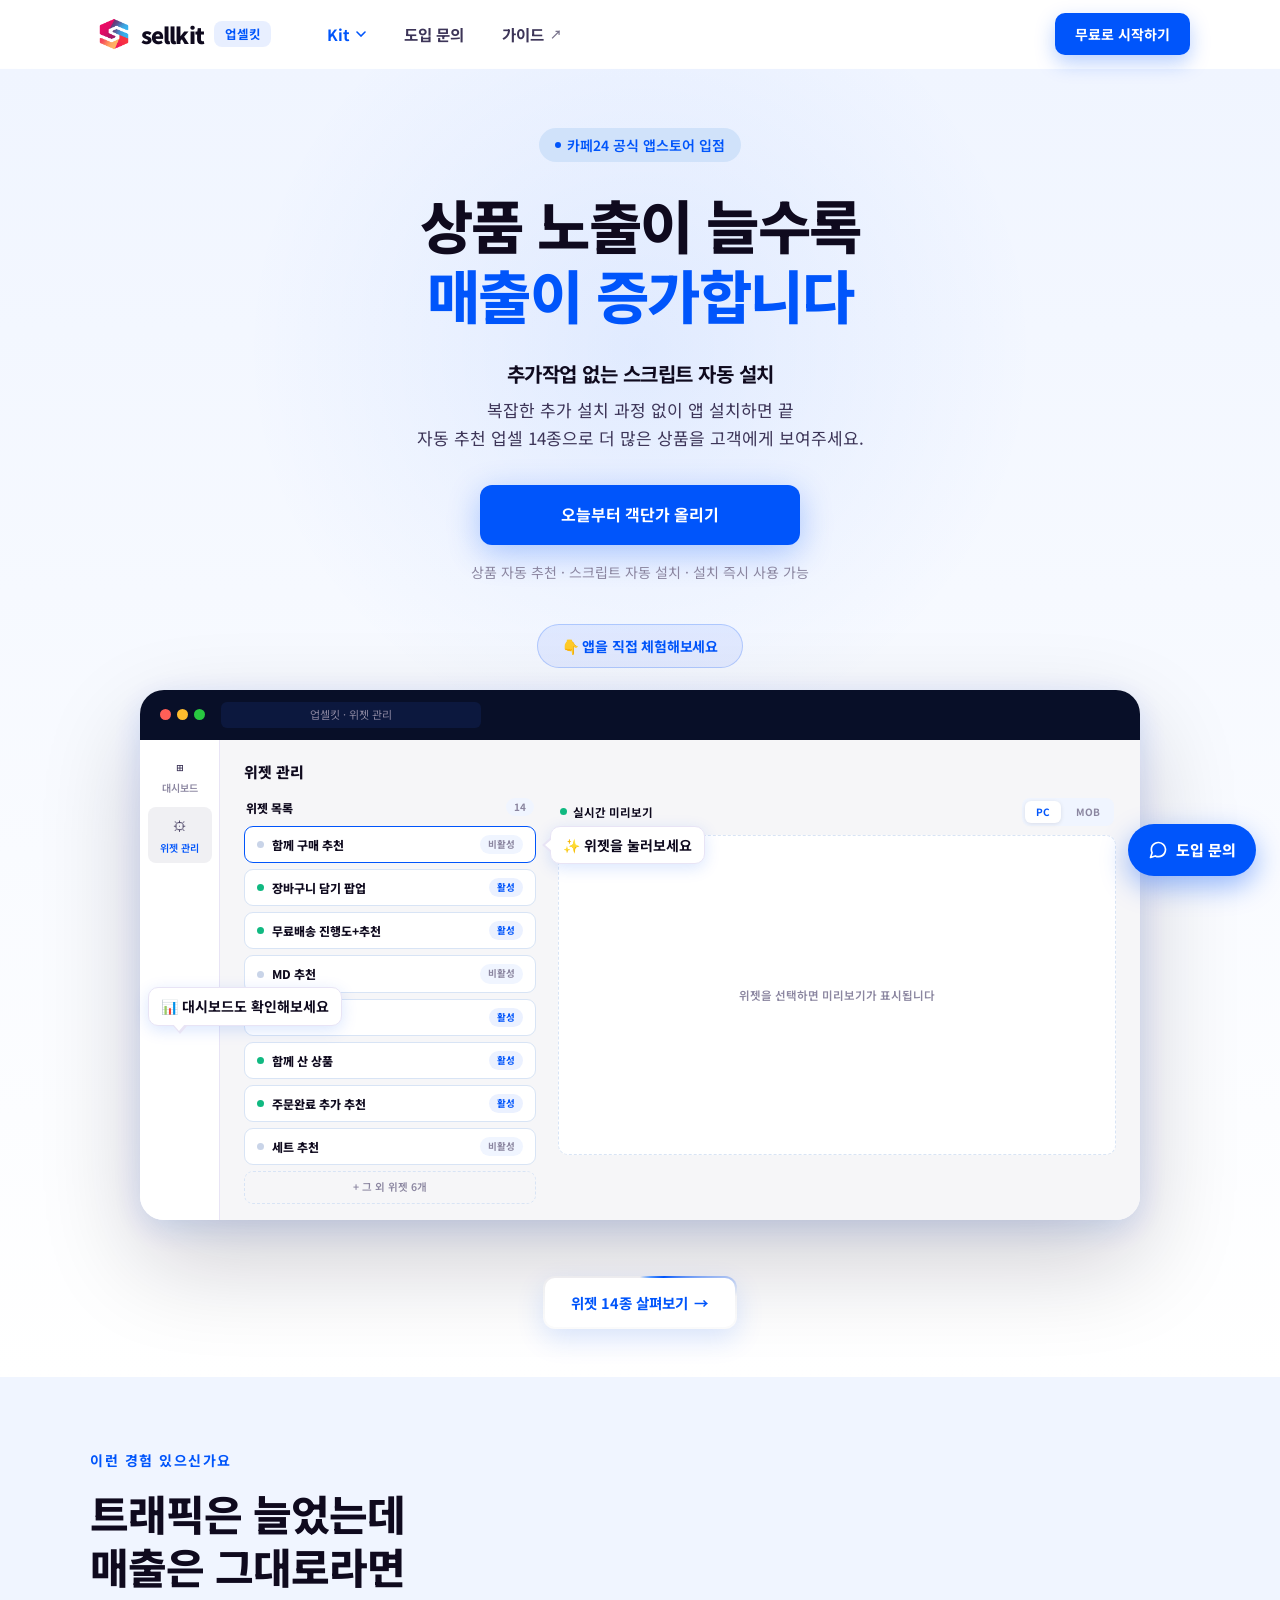
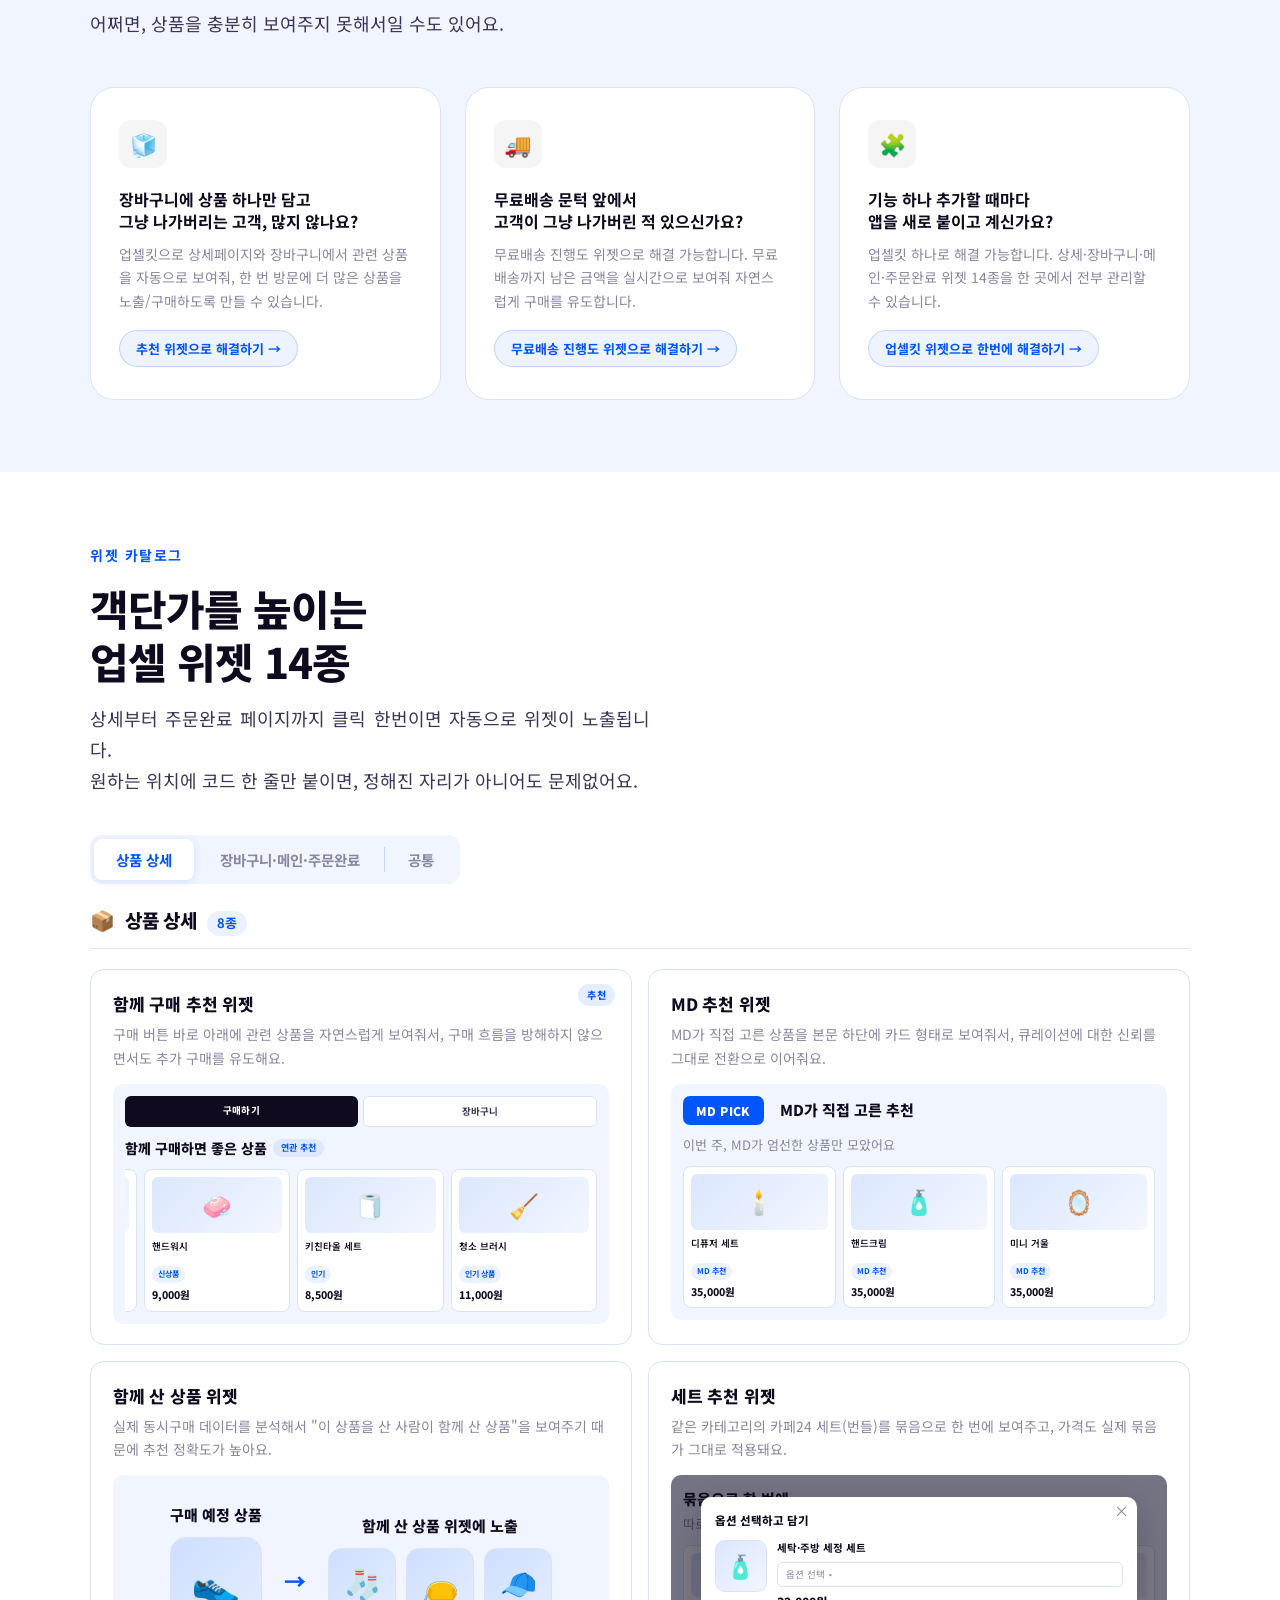
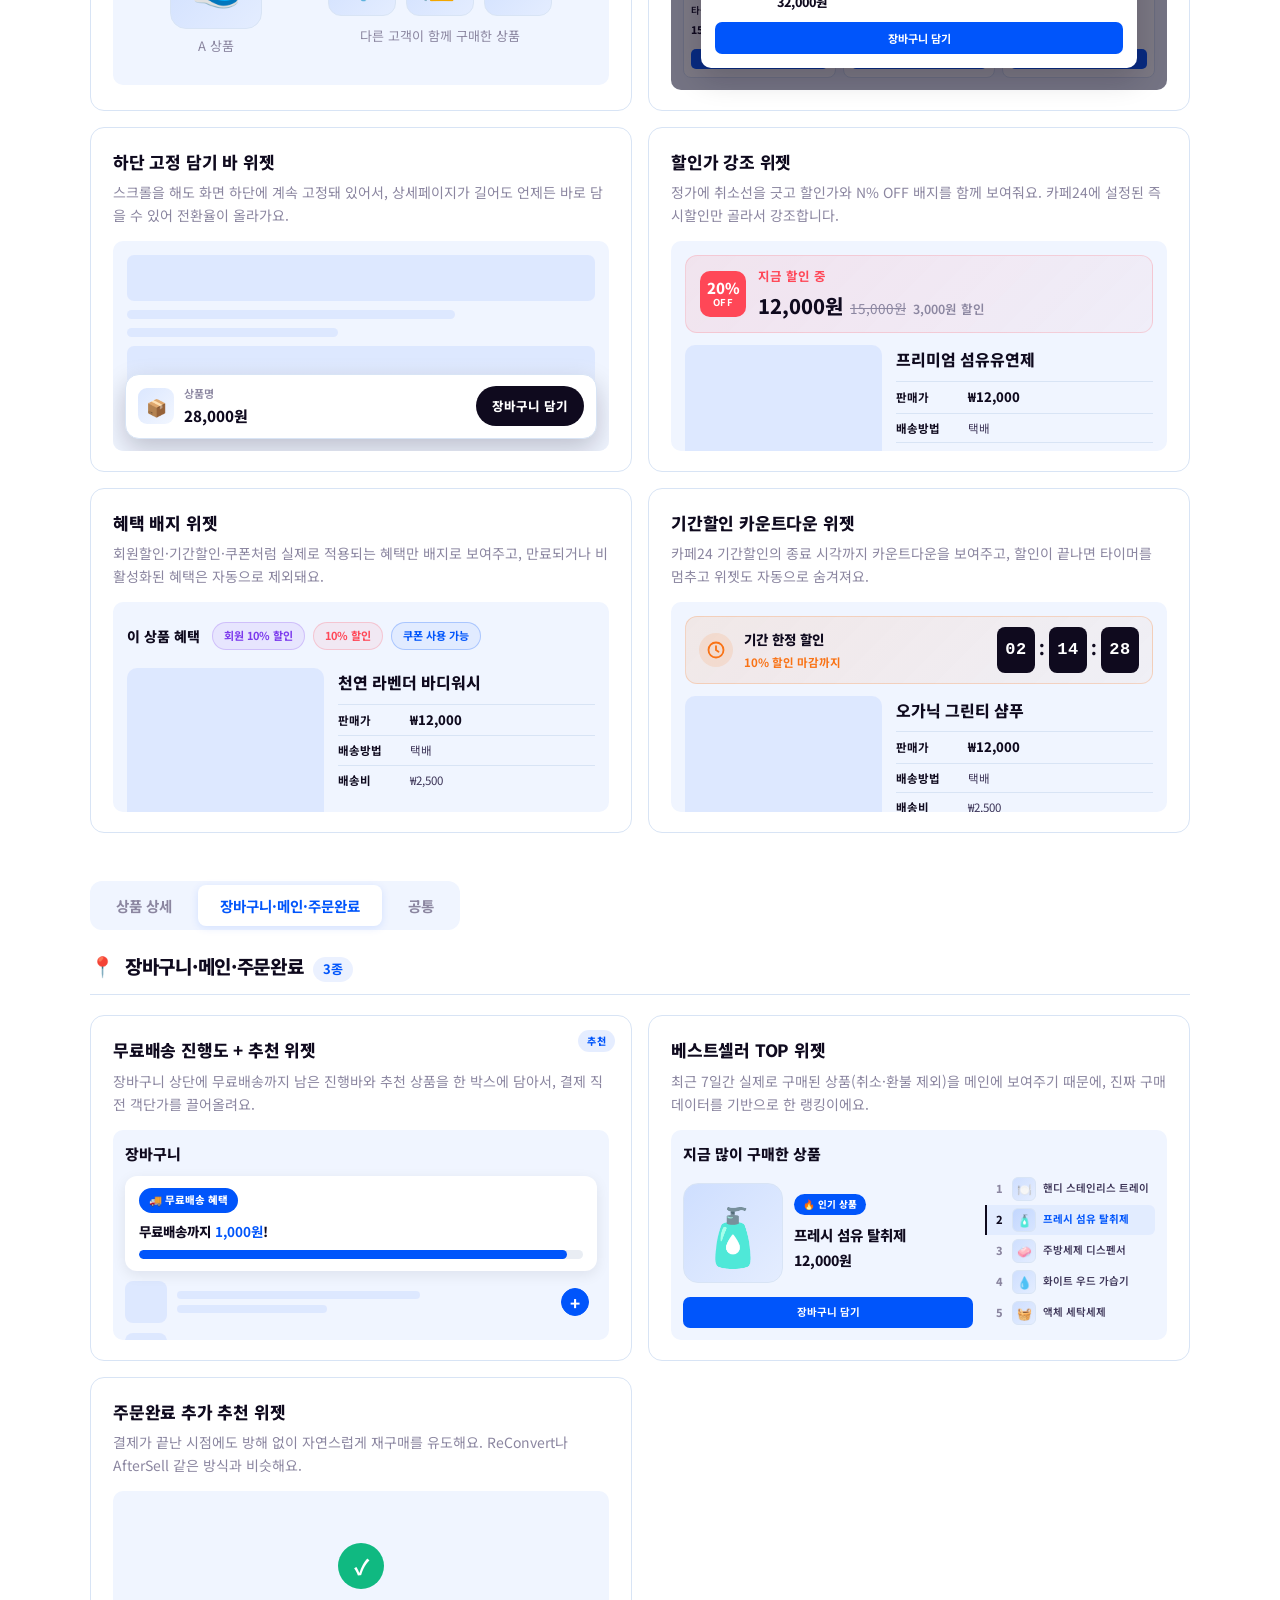
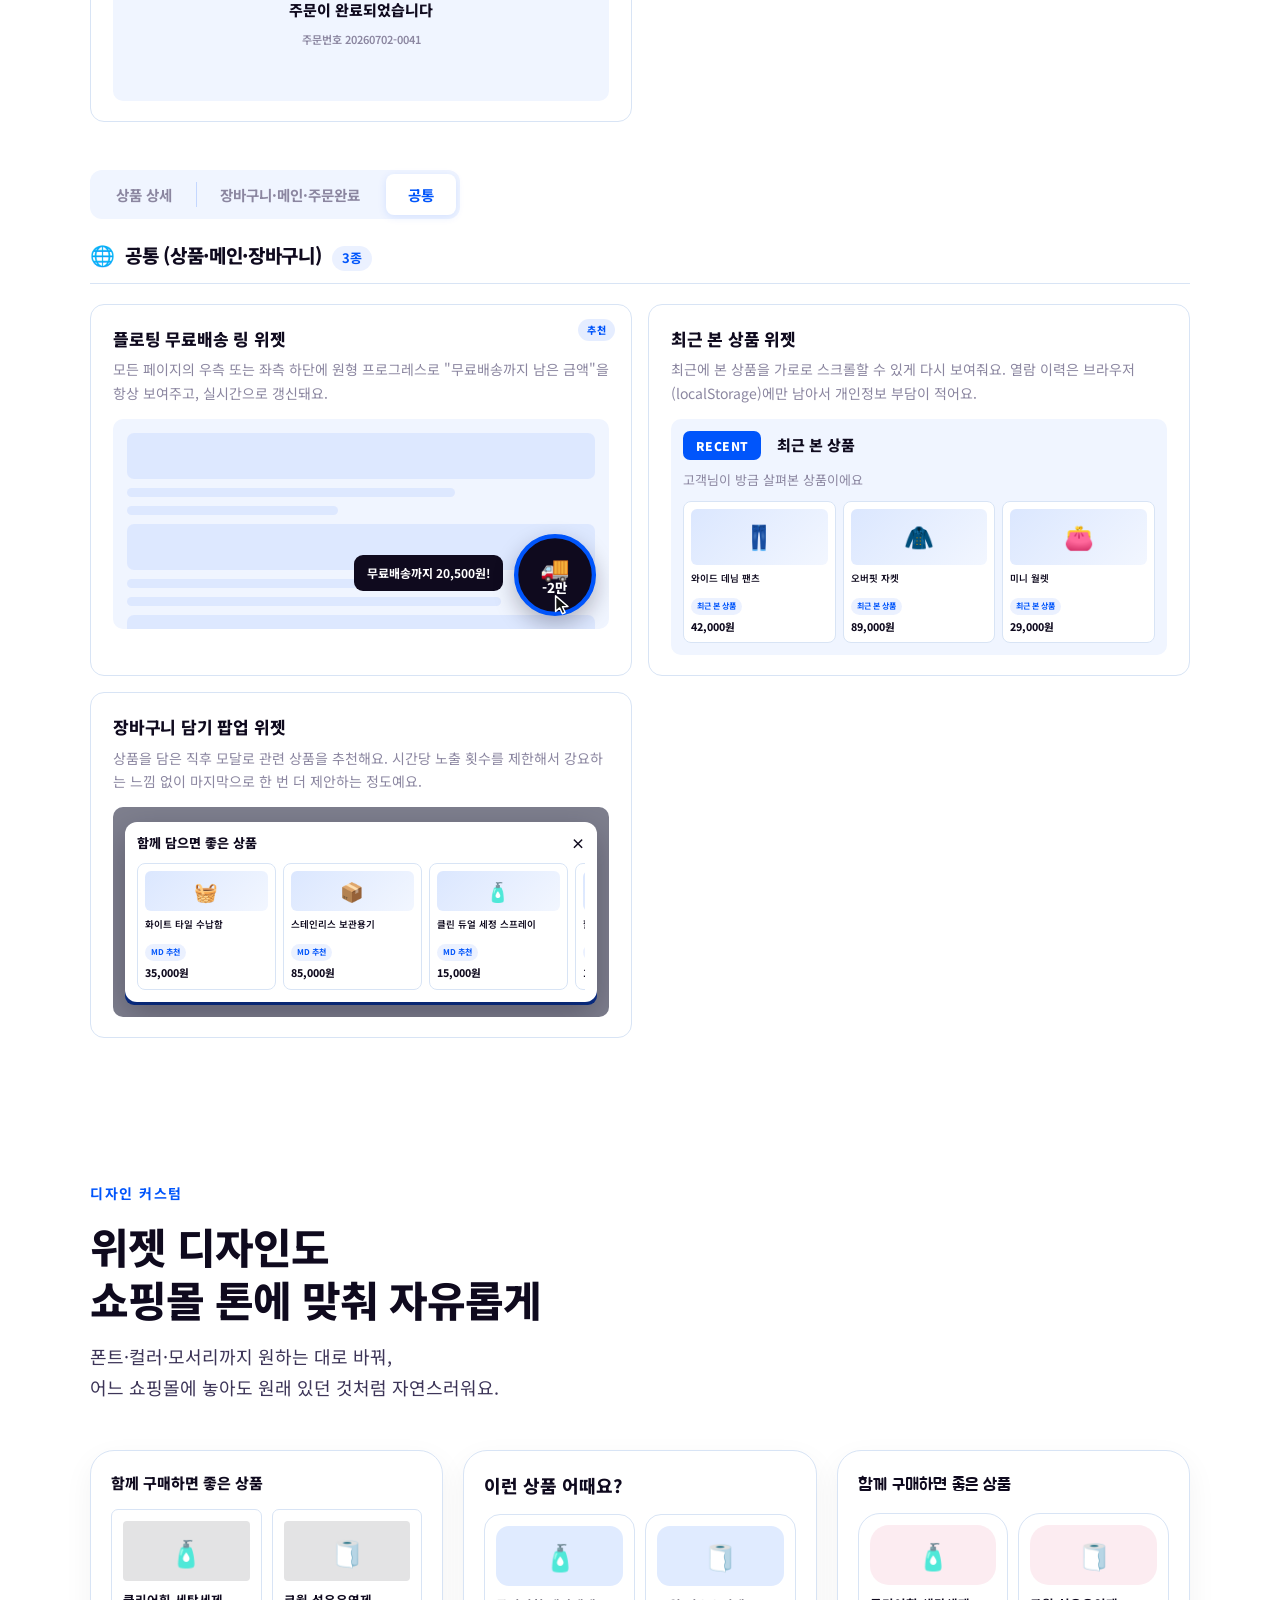
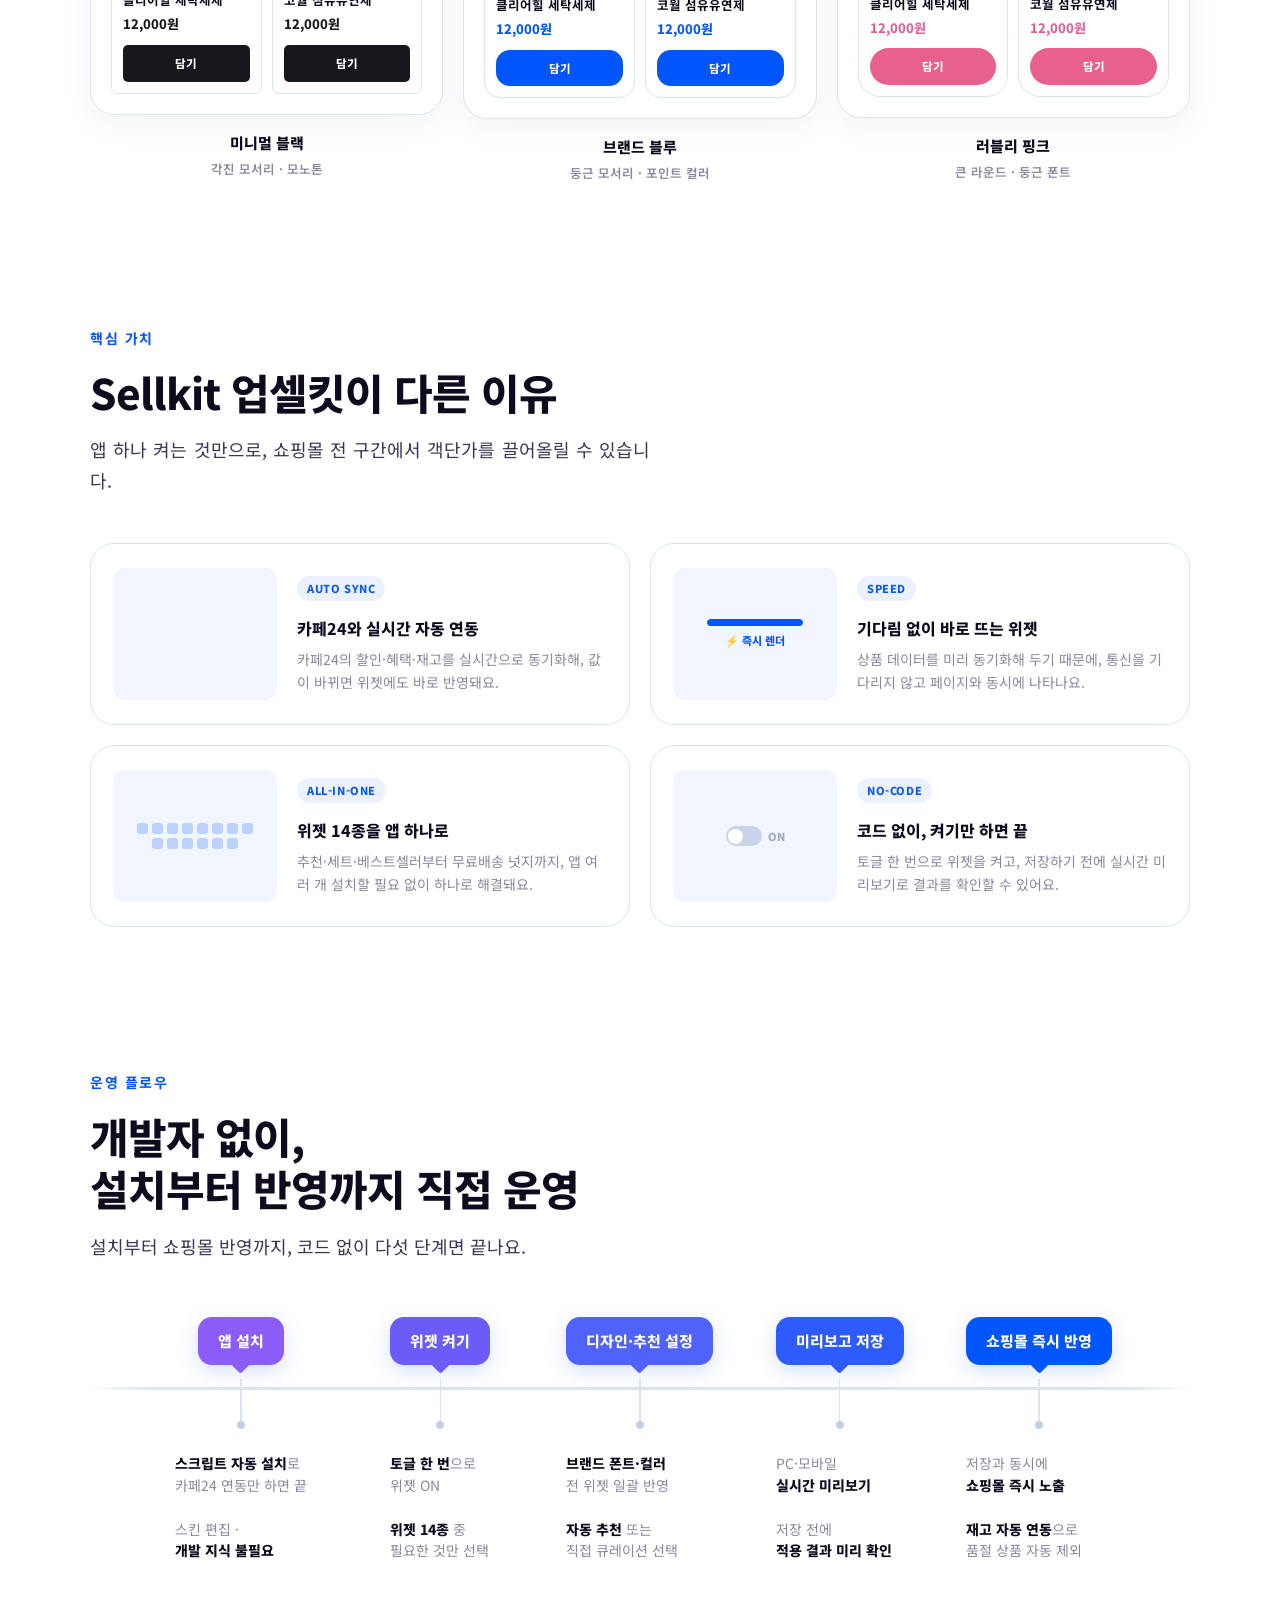
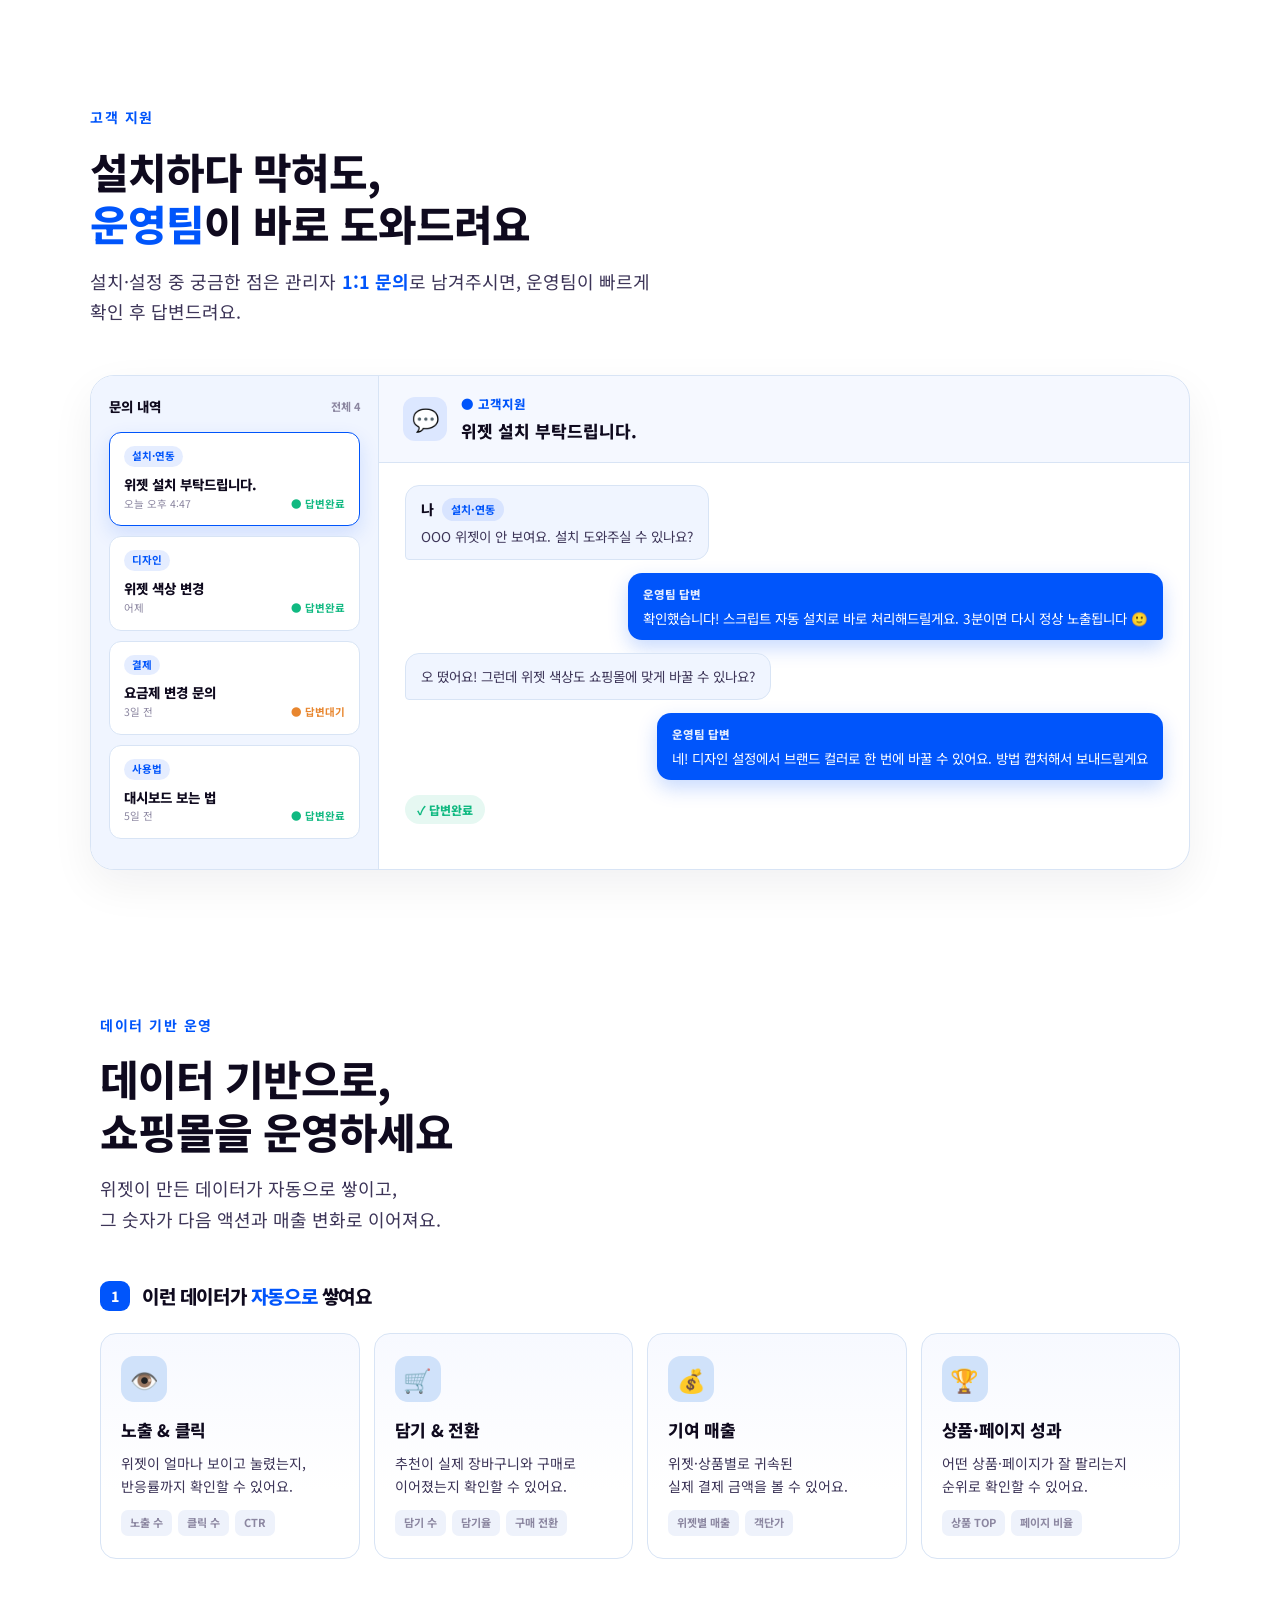
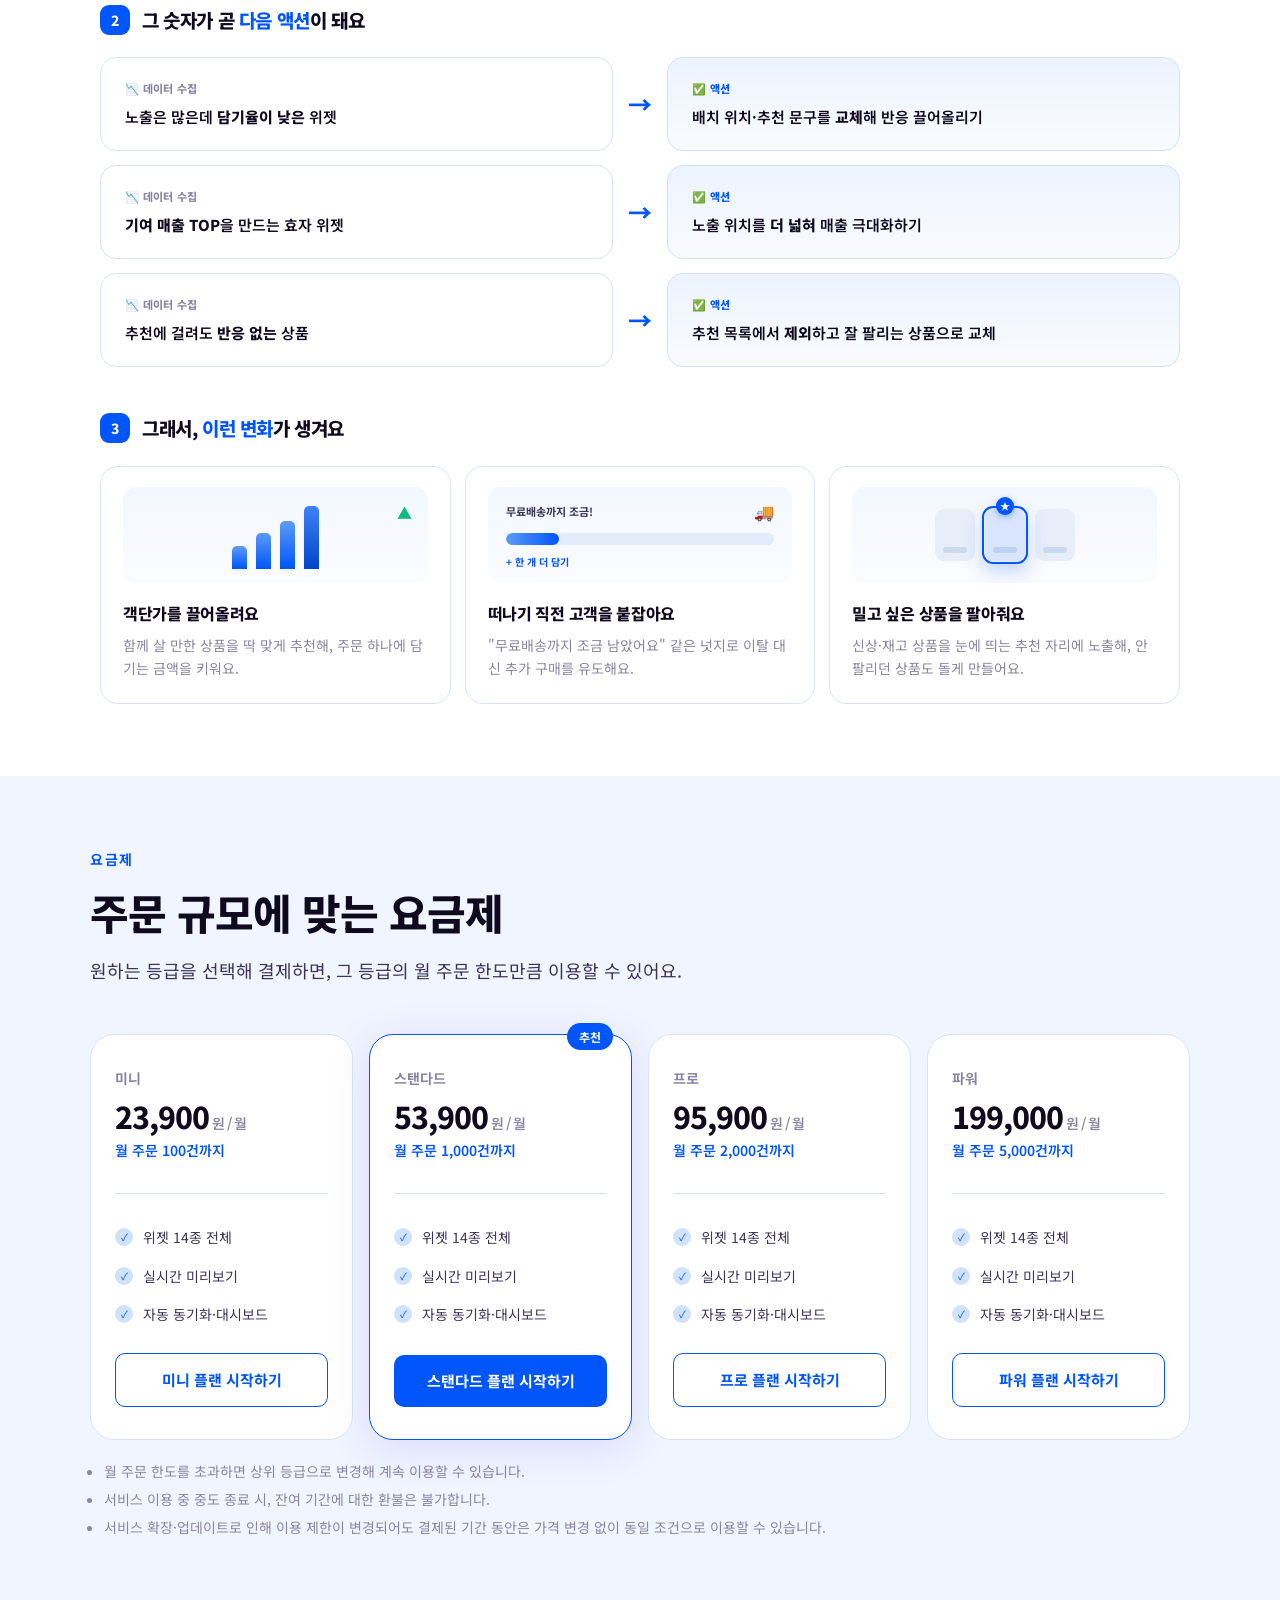
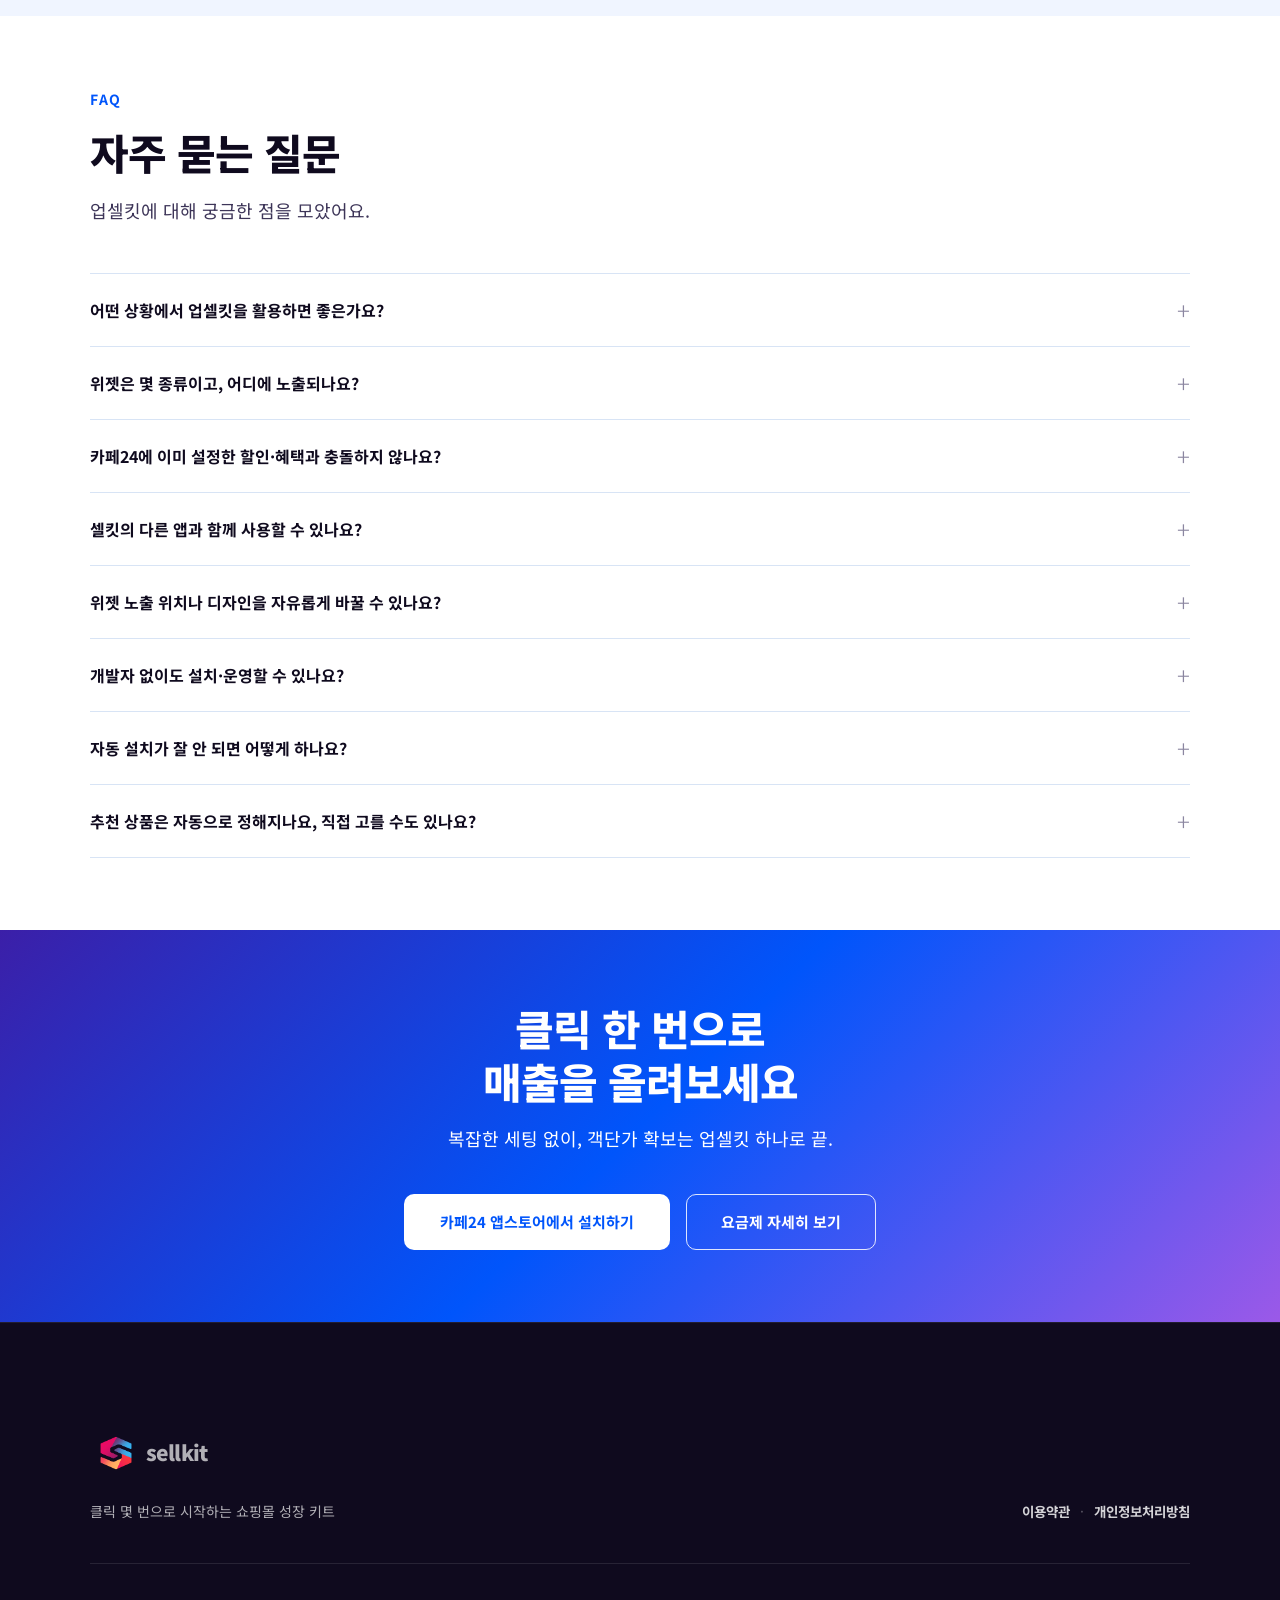
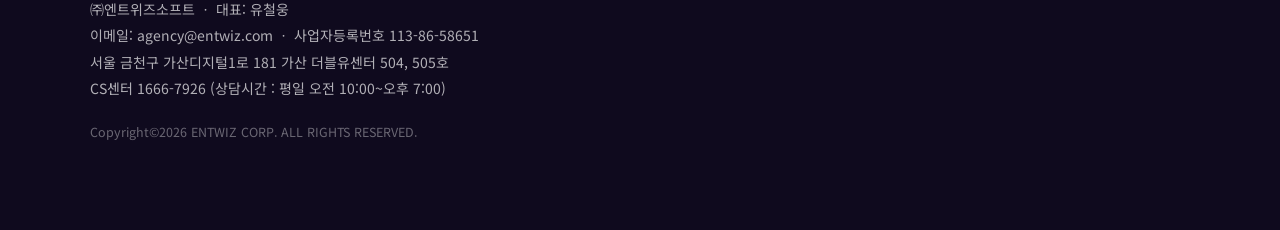
==== commit c0ab4cbe: "Add files via upload" ====
--- a/업셀킷/index.html
+++ b/업셀킷/index.html
@@ -6,7 +6,7 @@
   <title>업셀킷 — 카페24 업셀·크로스셀 위젯 솔루션</title>
   <link rel="preconnect" href="https://fonts.googleapis.com" />
   <link rel="preconnect" href="https://fonts.gstatic.com" crossorigin />
-  <link href="https://fonts.googleapis.com/css2?family=Noto+Sans+KR:wght@300;400;500;600;700;800;900&display=swap" rel="stylesheet" />
+  <link href="https://fonts.googleapis.com/css2?family=Noto+Sans+KR:wght@300;400;500;600;700;800;900&family=Jua&display=swap" rel="stylesheet" />
   <link rel="stylesheet" href="../assets/css/sellkit-hf.css" />
   <style>
     *, *::before, *::after { box-sizing: border-box; margin: 0; padding: 0; }
@@ -1508,7 +1508,7 @@
     .cart-free-ship-fill.done { background: linear-gradient(90deg, #10B981, #34D399); }
 
     /* ── SECTION 공통 ── */
-    section { padding: 96px 40px; }
+    section { padding: 72px 40px; }
     .section-inner { max-width: 1100px; margin: 0 auto; }
     .section-label {
       font-size: 14px;
@@ -1602,6 +1602,35 @@
       gap: 10px;
     }
 
+    /* ── DESIGN CUSTOM (위젯 디자인 커스텀) ── */
+    .design-grid { display: grid; grid-template-columns: repeat(3,1fr); gap: 20px; margin-top: 48px; }
+    .theme-card { display: flex; flex-direction: column; align-items: center; gap: 16px; }
+    .tw { width: 100%; background: #fff; border: 1.5px solid var(--border); border-radius: var(--radius-lg); padding: 20px; box-shadow: 0 10px 30px rgba(15,10,30,0.05); text-align: left; }
+    .tw-hd { font-size: 15px; font-weight: 800; color: var(--dark); margin-bottom: 14px; }
+    .tw-row { display: flex; gap: 10px; }
+    .tw-item { flex: 1; min-width: 0; border: 1px solid var(--border); border-radius: var(--rad); padding: 11px; }
+    .tw-thumb { width: 100%; height: 60px; border-radius: calc(var(--rad) - 3px); background: color-mix(in srgb, var(--ac) 12%, #fff); display: flex; align-items: center; justify-content: center; font-size: 26px; margin-bottom: 9px; }
+    .tw-nm { font-size: 12.5px; font-weight: 700; color: var(--dark); margin-bottom: 4px; white-space: nowrap; overflow: hidden; text-overflow: ellipsis; }
+    .tw-pr { font-size: 13px; font-weight: 800; color: var(--ac); margin-bottom: 10px; }
+    .tw-btn { text-align: center; background: var(--ac); color: #fff; font-weight: 800; font-size: 11.5px; border-radius: calc(var(--rad) - 2px); padding: 9px 0; }
+    .theme-name { font-size: 15px; font-weight: 800; color: var(--dark); text-align: center; }
+    .theme-name span { display: block; margin-top: 4px; color: var(--muted); font-weight: 600; font-size: 12.5px; }
+    .design-dots { display: none; justify-content: center; gap: 8px; margin-top: 26px; }
+    .design-dot { width: 8px; height: 8px; border-radius: 999px; background: var(--border); transition: width 0.25s, background 0.25s; cursor: pointer; }
+    .design-dot.active { background: var(--brand); width: 22px; }
+    @media (max-width: 950px) {
+      .design-grid {
+        grid-template-columns: none; display: flex; overflow-x: auto;
+        scroll-snap-type: x mandatory; gap: 14px; padding-bottom: 4px;
+        -webkit-overflow-scrolling: touch; scrollbar-width: none; cursor: grab;
+      }
+      .design-grid::-webkit-scrollbar { display: none; }
+      .theme-card { flex: 0 0 60%; scroll-snap-align: center; }
+      .design-dots { display: flex; }
+      .design .section-sub br { display: none; }
+    }
+    @media (max-width: 640px) { .theme-card { flex: 0 0 82%; } }
+
     /* ── VALUES (핵심 가치) ── */
     .values-grid {
       display: grid;
@@ -2703,7 +2732,7 @@
       .mob-br { display: block; }
       .desktop-br { display: none; }
       .catalog-lead-sub { text-align: justify; }
-      section { padding: 64px 24px; }
+      section { padding: 48px 24px; }
       .nav { padding: 0 20px; }
       .nav-cta { font-size: 12px; padding: 8px 14px; }
       .hero { padding: 40px 24px 48px; }
@@ -4796,6 +4825,88 @@
   </div>
 </section>
 
+<!-- ── DESIGN CUSTOM (위젯 디자인 커스텀) ── -->
+<section class="design">
+  <div class="section-inner">
+    <div class="section-label">디자인 커스텀</div>
+    <h2 class="section-title">위젯 디자인도<br/>쇼핑몰 톤에 맞춰 자유롭게</h2>
+    <p class="section-sub">폰트·컬러·모서리까지 원하는 대로 바꿔, <br/>어느 쇼핑몰에 놓아도 원래 있던 것처럼 자연스러워요.</p>
+
+    <div class="design-grid">
+      <!-- 테마 1: 미니멀 블랙 -->
+      <div class="theme-card">
+        <div class="tw" style="--ac:#16181D; --rad:7px;">
+          <div class="tw-hd">함께 구매하면 좋은 상품</div>
+          <div class="tw-row">
+            <div class="tw-item">
+              <div class="tw-thumb">🧴</div>
+              <div class="tw-nm">클리어힐 세탁세제</div>
+              <div class="tw-pr">12,000원</div>
+              <div class="tw-btn">담기</div>
+            </div>
+            <div class="tw-item">
+              <div class="tw-thumb">🧻</div>
+              <div class="tw-nm">코월 섬유유연제</div>
+              <div class="tw-pr">12,000원</div>
+              <div class="tw-btn">담기</div>
+            </div>
+          </div>
+        </div>
+        <div class="theme-name">미니멀 블랙<span>각진 모서리 · 모노톤</span></div>
+      </div>
+
+      <!-- 테마 2: 브랜드 블루 -->
+      <div class="theme-card">
+        <div class="tw" style="--ac:#0055FB; --rad:16px;">
+          <div class="tw-hd" style="font-size:18px;">이런 상품 어때요?</div>
+          <div class="tw-row">
+            <div class="tw-item">
+              <div class="tw-thumb">🧴</div>
+              <div class="tw-nm">클리어힐 세탁세제</div>
+              <div class="tw-pr">12,000원</div>
+              <div class="tw-btn">담기</div>
+            </div>
+            <div class="tw-item">
+              <div class="tw-thumb">🧻</div>
+              <div class="tw-nm">코월 섬유유연제</div>
+              <div class="tw-pr">12,000원</div>
+              <div class="tw-btn">담기</div>
+            </div>
+          </div>
+        </div>
+        <div class="theme-name">브랜드 블루<span>둥근 모서리 · 포인트 컬러</span></div>
+      </div>
+
+      <!-- 테마 3: 러블리 핑크 -->
+      <div class="theme-card">
+        <div class="tw" style="--ac:#E8618C; --rad:22px;">
+          <div class="tw-hd" style="font-family:'Jua'; font-size:17px; font-weight:400;">함께 구매하면 좋은 상품</div>
+          <div class="tw-row">
+            <div class="tw-item">
+              <div class="tw-thumb">🧴</div>
+              <div class="tw-nm">클리어힐 세탁세제</div>
+              <div class="tw-pr">12,000원</div>
+              <div class="tw-btn">담기</div>
+            </div>
+            <div class="tw-item">
+              <div class="tw-thumb">🧻</div>
+              <div class="tw-nm">코월 섬유유연제</div>
+              <div class="tw-pr">12,000원</div>
+              <div class="tw-btn">담기</div>
+            </div>
+          </div>
+        </div>
+        <div class="theme-name">러블리 핑크<span>큰 라운드 · 둥근 폰트</span></div>
+      </div>
+    </div>
+    <div class="design-dots">
+      <span class="design-dot active"></span>
+      <span class="design-dot"></span>
+      <span class="design-dot"></span>
+    </div>
+  </div>
+</section>
+
 <!-- ── VALUES (핵심 가치) ── -->
 <section class="values">
   <div class="section-inner">
@@ -4920,6 +5031,120 @@
               <p><strong>재고 자동 연동</strong>으로 <br>품절 상품 자동 제외</p>
             </div>
           </div>
+        </div>
+      </div>
+    </div>
+  </div>
+</section>
+
+<!-- ── 고객 지원 (1:1 문의) ── -->
+<style>
+  .support-mock { margin-top: 48px; display: flex; background: #fff; border: 1.5px solid var(--border); border-radius: var(--radius-lg); box-shadow: 0 16px 44px rgba(15,10,30,0.06); overflow: hidden; min-height: 440px; }
+  /* 좌측: 문의 내역 리스트 (GNB) */
+  .sm-list { flex: 0 0 288px; border-right: 1px solid var(--border); background: var(--bg-subtle); padding: 20px 18px; }
+  .sm-list-hd { display: flex; align-items: center; justify-content: space-between; font-size: 13.5px; font-weight: 800; color: var(--dark); margin-bottom: 15px; }
+  .sm-list-hd span { font-size: 11px; color: var(--muted); font-weight: 700; }
+  .sm-li { background: #fff; border: 1px solid var(--border); border-radius: 12px; padding: 13px 14px; margin-bottom: 10px; }
+  .sm-li.on { border-color: var(--brand); box-shadow: 0 8px 20px rgba(var(--brand-rgb),0.14); }
+  .sm-li-top { display: flex; align-items: center; gap: 6px; margin-bottom: 7px; }
+  .sm-li-cat { font-size: 10.5px; font-weight: 700; color: var(--brand); background: rgba(var(--brand-rgb),0.10); border-radius: 999px; padding: 2px 8px; }
+  .sm-li-title { font-size: 13.5px; font-weight: 800; color: var(--dark); }
+  .sm-li-meta { display: flex; align-items: center; justify-content: space-between; }
+  .sm-li-date { font-size: 10.5px; color: var(--muted); }
+  .sm-li-st { font-size: 10.5px; font-weight: 700; }
+  .sm-li-st.done { color: var(--success); }
+  .sm-li-st.wait { color: #E8862E; }
+  /* 우측: 대화 패널 */
+  .sm-panel { flex: 1; min-width: 0; display: flex; flex-direction: column; }
+  .sm-head { display: flex; align-items: center; gap: 14px; padding: 18px 24px; background: rgba(var(--brand-rgb),0.04); border-bottom: 1px solid var(--border); }
+  .sm-ic { width: 44px; height: 44px; border-radius: 12px; background: rgba(var(--brand-rgb),0.10); display: flex; align-items: center; justify-content: center; font-size: 22px; flex-shrink: 0; }
+  .sm-cat { font-size: 12.5px; font-weight: 800; color: var(--brand); margin-bottom: 3px; }
+  .sm-title { font-size: 17px; font-weight: 800; color: var(--dark); }
+  .sm-chat { padding: 22px 26px; display: flex; flex-direction: column; gap: 13px; }
+  .sm-q, .sm-u { align-self: flex-start; max-width: 74%; background: var(--bg-subtle); border: 1px solid var(--border); border-radius: 14px 14px 14px 4px; padding: 12px 15px; }
+  .sm-qhd { display: flex; align-items: center; gap: 8px; margin-bottom: 5px; }
+  .sm-qhd b { font-size: 14px; font-weight: 800; color: var(--dark); }
+  .sm-tag { font-size: 11px; font-weight: 700; color: var(--brand); background: rgba(var(--brand-rgb),0.10); border-radius: 999px; padding: 3px 9px; }
+  .sm-q p, .sm-u p { font-size: 13.5px; color: var(--body); line-height: 1.5; }
+  .sm-a { align-self: flex-end; max-width: 74%; background: var(--brand); color: #fff; border-radius: 14px 14px 4px 14px; padding: 12px 15px; box-shadow: 0 8px 20px rgba(var(--brand-rgb),0.22); }
+  .sm-a-name { font-size: 11.5px; font-weight: 800; opacity: 0.9; margin-bottom: 5px; }
+  .sm-a p { font-size: 13.5px; line-height: 1.5; }
+  .sm-status { align-self: flex-start; display: inline-flex; align-items: center; gap: 6px; font-size: 12px; font-weight: 800; color: var(--success); background: rgba(16,185,129,0.10); border-radius: 999px; padding: 5px 12px; margin-top: 2px; }
+  /* 대화 페이드인 (화면 진입 시 순차 등장) */
+  .sm-chat > * { opacity: 0; transform: translateY(12px); }
+  .support-mock.play .sm-chat > * { animation: smIn 0.5s cubic-bezier(0.22,1,0.36,1) forwards; }
+  .support-mock.play .sm-chat > *:nth-child(1) { animation-delay: 0.2s; }
+  .support-mock.play .sm-chat > *:nth-child(2) { animation-delay: 0.9s; }
+  .support-mock.play .sm-chat > *:nth-child(3) { animation-delay: 1.7s; }
+  .support-mock.play .sm-chat > *:nth-child(4) { animation-delay: 2.5s; }
+  .support-mock.play .sm-chat > *:nth-child(5) { animation-delay: 3.2s; }
+  @keyframes smIn { to { opacity: 1; transform: none; } }
+  .support-mock .only-mo { display: none; }
+  @media (max-width: 768px) {
+    .support-mock { flex-direction: column; min-height: 0; margin-top: 26px; }
+    .sm-list { display: none; }
+    .sm-q, .sm-u, .sm-a { max-width: 88%; }
+    .support-mock .only-pc { display: none !important; }
+    .support-mock .only-mo { display: inline; }
+    .support-mock.play .sm-chat > *:nth-child(5) { animation-delay: 1.6s; }
+  }
+</style>
+<section class="support">
+  <div class="section-inner">
+    <div class="section-label">고객 지원</div>
+    <h2 class="section-title">설치하다 막혀도,<br/><span style="color:var(--brand);">운영팀</span>이 바로 도와드려요</h2>
+    <p class="section-sub">설치·설정 중 궁금한 점은 관리자 <span style="color:var(--brand); font-weight:700;">1:1 문의</span>로 남겨주시면, 운영팀이 빠르게 확인 후 답변드려요.</p>
+    <div class="support-mock">
+      <!-- 좌측: 문의 내역 -->
+      <div class="sm-list">
+        <div class="sm-list-hd">문의 내역 <span>전체 4</span></div>
+        <div class="sm-li on">
+          <div class="sm-li-top"><span class="sm-li-cat">설치·연동</span></div>
+          <div class="sm-li-title">위젯 설치 부탁드립니다.</div>
+          <div class="sm-li-meta"><span class="sm-li-date">오늘 오후 4:47</span><span class="sm-li-st done">● 답변완료</span></div>
+        </div>
+        <div class="sm-li">
+          <div class="sm-li-top"><span class="sm-li-cat">디자인</span></div>
+          <div class="sm-li-title">위젯 색상 변경</div>
+          <div class="sm-li-meta"><span class="sm-li-date">어제</span><span class="sm-li-st done">● 답변완료</span></div>
+        </div>
+        <div class="sm-li">
+          <div class="sm-li-top"><span class="sm-li-cat">결제</span></div>
+          <div class="sm-li-title">요금제 변경 문의</div>
+          <div class="sm-li-meta"><span class="sm-li-date">3일 전</span><span class="sm-li-st wait">● 답변대기</span></div>
+        </div>
+        <div class="sm-li">
+          <div class="sm-li-top"><span class="sm-li-cat">사용법</span></div>
+          <div class="sm-li-title">대시보드 보는 법</div>
+          <div class="sm-li-meta"><span class="sm-li-date">5일 전</span><span class="sm-li-st done">● 답변완료</span></div>
+        </div>
+      </div>
+      <!-- 우측: 대화 -->
+      <div class="sm-panel">
+        <div class="sm-head">
+          <div class="sm-ic">💬</div>
+          <div>
+            <div class="sm-cat">● 고객지원</div>
+            <div class="sm-title">위젯 설치 부탁드립니다.</div>
+          </div>
+        </div>
+        <div class="sm-chat">
+          <div class="sm-q">
+            <div class="sm-qhd"><b>나</b><span class="sm-tag">설치·연동</span></div>
+            <p>OOO 위젯이 안 보여요. 설치 도와주실 수 있나요?</p>
+          </div>
+          <div class="sm-a">
+            <div class="sm-a-name">운영팀 답변</div>
+            <p>확인했습니다! 스크립트 자동 설치로 바로 처리해드릴게요. 3분이면 다시 정상 노출됩니다 🙂</p>
+          </div>
+          <div class="sm-u only-pc">
+            <p>오 떴어요! 그런데 위젯 색상도 쇼핑몰에 맞게 바꿀 수 있나요?</p>
+          </div>
+          <div class="sm-a only-pc">
+            <div class="sm-a-name">운영팀 답변</div>
+            <p>네! 디자인 설정에서 브랜드 컬러로 한 번에 바꿀 수 있어요. 방법 캡처해서 보내드릴게요</p>
+          </div>
+          <div class="sm-status">✓ 답변완료</div>
         </div>
       </div>
     </div>
@@ -6831,5 +7056,76 @@
 })();
 </script>
 
+<script>
+// 위젯 디자인 커스텀 - 모바일 스와이프 인디케이터
+(function(){
+  var grid = document.querySelector('.design-grid');
+  var dots = document.querySelectorAll('.design-dot');
+  if(!grid || !dots.length) return;
+  var cards = grid.querySelectorAll('.theme-card');
+  function update(){
+    if(!cards.length) return;
+    var gr = grid.getBoundingClientRect();
+    var center = gr.left + gr.width/2;
+    var best = 0, bestDist = Infinity;
+    cards.forEach(function(c,i){
+      var r = c.getBoundingClientRect();
+      var d = Math.abs((r.left + r.width/2) - center);
+      if(d < bestDist){ bestDist = d; best = i; }
+    });
+    dots.forEach(function(d,i){ d.classList.toggle('active', i===best); });
+  }
+  var ticking = false;
+  grid.addEventListener('scroll', function(){
+    if(!ticking){ window.requestAnimationFrame(function(){ update(); ticking=false; }); ticking=true; }
+  });
+  window.addEventListener('resize', update);
+  dots.forEach(function(d,i){
+    d.addEventListener('click', function(){
+      var c = cards[i]; if(!c) return;
+      grid.scrollTo({ left: c.offsetLeft - (grid.clientWidth - c.clientWidth)/2, behavior:'smooth' });
+    });
+  });
+  function snapNearest(){
+    if(!cards.length) return;
+    var gr = grid.getBoundingClientRect(), center = gr.left + gr.width/2;
+    var best = cards[0], bestDist = Infinity;
+    cards.forEach(function(c){
+      var r = c.getBoundingClientRect(), d = Math.abs((r.left + r.width/2) - center);
+      if(d < bestDist){ bestDist = d; best = c; }
+    });
+    grid.scrollTo({ left: best.offsetLeft - (grid.clientWidth - best.clientWidth)/2, behavior:'smooth' });
+  }
+  // 데스크탑: 마우스 드래그로도 스와이프 (드래그 중엔 스냅 해제)
+  var down=false, startX=0, startLeft=0, moved=false;
+  grid.addEventListener('mousedown', function(e){
+    down=true; moved=false; startX=e.pageX; startLeft=grid.scrollLeft;
+    grid.style.cursor='grabbing'; grid.style.scrollSnapType='none';
+  });
+  window.addEventListener('mousemove', function(e){
+    if(!down) return; e.preventDefault();
+    var dx=e.pageX-startX; if(Math.abs(dx)>4) moved=true;
+    grid.scrollLeft=startLeft-dx;
+  });
+  window.addEventListener('mouseup', function(){
+    if(!down) return; down=false; grid.style.cursor=''; grid.style.scrollSnapType='';
+    if(moved) snapNearest();
+  });
+  grid.addEventListener('click', function(e){ if(moved){ e.preventDefault(); e.stopPropagation(); } }, true);
+  update();
+})();
+
+// 고객 지원 - 대화창 페이드인 (화면 진입 시 재생)
+(function(){
+  var mock = document.querySelector('.support-mock');
+  if(!mock) return;
+  if(!('IntersectionObserver' in window)){ mock.classList.add('play'); return; }
+  var io = new IntersectionObserver(function(entries){
+    entries.forEach(function(e){ if(e.isIntersecting){ mock.classList.add('play'); io.disconnect(); } });
+  }, { threshold: 0.35 });
+  io.observe(mock);
+})();
+</script>
+
 </body>
 </html>
